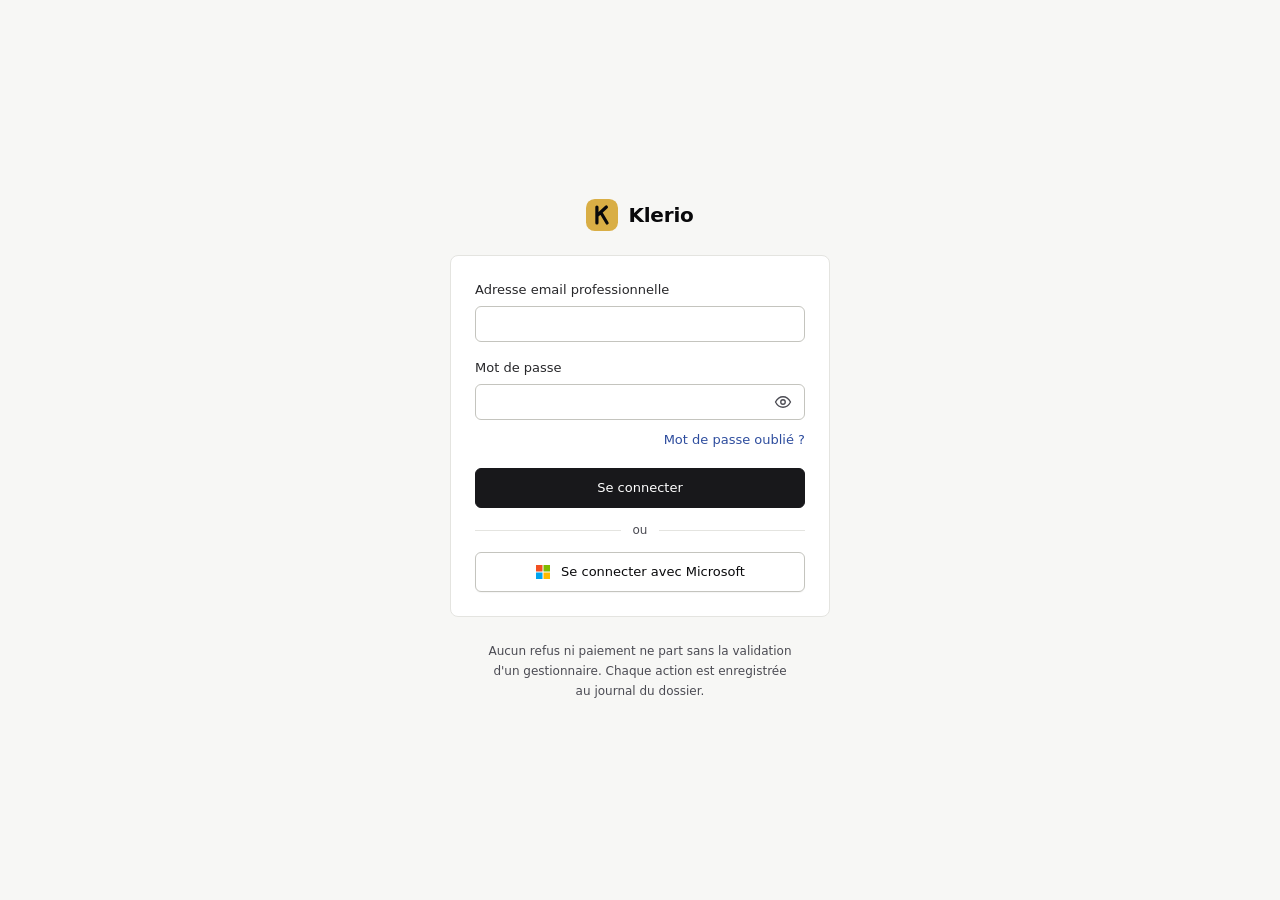
==== index.html @ e1cd606a "Design : boutons lisibles quelle que soit la couleur de l'assureur, fond presque blanc et cartes pla" ====
<!doctype html>
<html lang="fr">
<head>
<meta charset="utf-8">
<meta http-equiv="Content-Security-Policy" content="default-src 'self'; script-src 'self' 'unsafe-inline' https://challenges.cloudflare.com https://js.hcaptcha.com https://*.hcaptcha.com; style-src 'self' 'unsafe-inline' https://fonts.googleapis.com https://*.hcaptcha.com; font-src 'self' data: https://fonts.gstatic.com; img-src 'self' data: blob: https:; connect-src 'self' https://okugbnabvlotasdsokco.supabase.co wss://okugbnabvlotasdsokco.supabase.co https://*.hcaptcha.com; frame-src 'self' blob: https://challenges.cloudflare.com https://*.hcaptcha.com; object-src 'none'; base-uri 'none'; form-action 'self'">
<style id="anti-cadre">html{display:none}</style><script>if (window.top === window.self) { document.getElementById("anti-cadre").remove(); } else { try { window.top.location = window.self.location; } catch (e) { } }</script>
<meta name="viewport" content="width=device-width, initial-scale=1">
<link rel="icon" type="image/svg+xml" href="icones/icone.svg">
<link rel="icon" type="image/png" sizes="32x32" href="icones/favicon-32.png">
<link rel="apple-touch-icon" href="icones/apple-touch-icon.png">
<link rel="manifest" href="manifest.webmanifest">
<meta name="theme-color" content="#FFFFFF">
<meta name="apple-mobile-web-app-title" content="Klerio">
<title>Klerio</title>
<link rel="preconnect" href="https://fonts.googleapis.com">
<link rel="preconnect" href="https://fonts.gstatic.com" crossorigin>
<link href="https://fonts.googleapis.com/css2?family=IBM+Plex+Mono:wght@400;500&family=IBM+Plex+Sans:wght@400;500;600&display=swap" rel="stylesheet">
<link rel="stylesheet" href="style.css?v=20261115a">
<style>
/* ---------- Connexion : fond clair (ou sombre selon le thème), carte à filet, bouton primaire noir ---------- */
.connexion { min-height: 100vh; display: grid; place-items: center; padding: 40px 16px; background: var(--papier); }
.connexion-boite { width: min(380px, 100%); display: grid; gap: 24px; }
.connexion-boite .marque-c { display: flex; align-items: center; justify-content: center; gap: 10px; font-size: 20px; font-weight: 600; color: var(--encre); letter-spacing: -0.01em; }
.connexion-boite .marque-c svg { width: 32px; height: 32px; }
.connexion form { display: grid; gap: 16px; padding: 24px; border-radius: var(--rayon-carte, 8px); color: var(--encre); background: var(--feuille); border: 1px solid var(--trait); }
.connexion form[hidden] { display: none; }
.connexion form h2 { font-size: 16px; font-weight: 600; color: var(--encre); }
.connexion form .muet, .connexion form .aide { color: var(--gris); }
.connexion form .champ { color: var(--encre-2); font-size: 13px; }
.connexion form .saisie { height: 40px; }
.connexion form .saisie[readonly] { color: var(--gris); }
.connexion .erreur-form { color: var(--rouge-texte); }
.connexion .btn { height: 40px; justify-content: center; }
.connexion .btn:not(.primaire) { gap: 10px; }
.connexion .sep-c { display: flex; align-items: center; gap: 12px; color: var(--gris); font-size: 12px; margin: -4px 0; }
.connexion .sep-c::before, .connexion .sep-c::after { content: ""; flex: 1; height: 1px; background: var(--trait); }
.demande-ligne { display: flex; align-items: center; justify-content: space-between; gap: 12px; flex-wrap: wrap; padding: 12px 20px; border-top: 1px solid var(--trait); }
.demande-ligne .actions { display: flex; gap: 8px; }
.btn.danger { color: var(--rouge-texte); }
.btn.danger:hover { background: var(--rouge-pale); color: var(--rouge-texte); }
.lien-g { color: var(--encre); font-weight: 600; text-decoration: none; border-bottom: 1px solid var(--trait-fort); }
.lien-g:hover { color: var(--bleu); border-bottom-color: currentColor; text-decoration: none; }
.fil-g { font-size: 13px; color: var(--gris); margin-bottom: 8px; }
.fil-g a { color: var(--gris); }
.presence-g { display: inline-flex; align-items: center; gap: 6px; vertical-align: middle; font-size: 12px; font-weight: 500; padding: 2px 10px; border-radius: 999px; background: var(--vert-pale); color: var(--vert-texte); }
.presence-g.absent { background: var(--survol); color: var(--gris); }
.g-stats { display: grid; grid-template-columns: repeat(4, minmax(0, 1fr)); gap: 12px; margin-bottom: 16px; }
.g-stats .pil-stat { display: grid; gap: 4px; align-content: start; }
.g-stats .pil-stat .lib { font-size: 13px; color: var(--gris); }
.g-stats .pil-stat .val { font-size: 24px; line-height: 34px; font-weight: 500; color: var(--encre); }
.g-stats .pil-stat .delta { font-size: 12px; color: var(--gris); }
.g-stats .pil-stat.alerte-g { border-color: rgba(217,174,69,.55); }
.g-stats .pil-stat .delta .moins-bien { color: var(--jaune-texte); font-weight: 600; }
.g-dossiers td small { display: block; font-size: 12px; color: var(--gris); margin-top: 2px; }
.g-actions { display: flex; gap: 8px; flex-wrap: wrap; }
.g-selection { display: flex; align-items: center; gap: 10px; flex-wrap: wrap; padding: 10px 20px; background: var(--jaune-pale); border-bottom: 1px solid var(--trait); font-size: 13px; font-weight: 500; }
.g-selection[hidden] { display: none; }
.g-selection .saisie { height: 32px; width: auto; min-width: 180px; }
.g-activite { list-style: none; margin: 0; padding: 0; }
.g-activite li { display: grid; grid-template-columns: 120px minmax(0, 1fr); gap: 12px; padding: 10px 20px; border-top: 1px solid var(--trait); font-size: 13px; }
.g-activite li:first-child { border-top: 0; }
@media (max-width: 760px) { .g-stats { grid-template-columns: repeat(2, minmax(0, 1fr)); } }
.presence { display: inline-flex; align-items: center; gap: 7px; height: 28px; padding: 0 11px; border-radius: 999px; border: 1px solid var(--trait); background: var(--feuille); color: var(--encre-2); font: inherit; font-size: 12px; font-weight: 500; cursor: pointer; margin-right: 6px; }
.presence::before { content: ""; width: 7px; height: 7px; border-radius: 50%; background: var(--vert); }
.presence.absent::before { background: var(--gris-clair); }
.presence.absent { color: var(--gris); }
.presence:hover { border-color: var(--trait-fort); }
.sensibles td small { display: block; font-size: 12px; color: var(--gris); margin-top: 1px; }
.raisons { display: flex; flex-wrap: wrap; gap: 6px; }
.raison { font-size: 12px; font-weight: 500; padding: 2px 8px; border-radius: 999px; background: var(--survol); color: var(--encre-2); white-space: nowrap; }
.raison.chaude { background: var(--jaune-pale); color: var(--jaune-texte); }
.reaff-l { display: flex; gap: 6px; align-items: center; }
.reaff-l .saisie { height: 30px; min-width: 150px; padding-top: 0; padding-bottom: 0; }
#b-champs { display: grid; gap: 16px; }
#b-champs[hidden] { display: none; }
.connexion .pied-connexion { text-align: center; font-size: 12px; color: var(--gris); max-width: 40ch; margin: 0 auto; }
.alertes-titre { font-size: 13px; font-weight: 600; color: var(--encre-2); margin: 16px 16px 8px; }
.erreur-form { color: var(--rouge-texte); font-size: 13px; min-height: 1.3em; }
.mfa-qr { display: grid; gap: 8px; justify-items: center; text-align: center; }
.mfa-qr img { background: #fff; padding: 8px; border-radius: 8px; border: 1px solid var(--trait); }
.mfa-qr code { word-break: break-all; }
#mfa-code { font-size: 20px; letter-spacing: .3em; text-align: center; font-variant-numeric: tabular-nums; }

/* ---------- Structure ---------- */
.app { display: grid; grid-template-columns: 228px minmax(0, 1fr); min-height: 100vh; }
.nav { background: var(--feuille-2); border-right: 1px solid var(--trait); padding: 16px 12px; display: flex; flex-direction: column; gap: 20px; position: sticky; top: 0; height: 100vh; }
.nav .marque { padding: 4px 8px; }
.nav-assureur { padding: 0 8px; font-size: 12px; color: var(--gris); line-height: 1.4; }
.nav-assureur b { color: var(--encre); font-weight: 500; display: block; font-size: 13px; }
.nav ul { list-style: none; margin: 0; padding: 0; display: grid; gap: 1px; }
.nav a { display: flex; align-items: center; gap: 10px; padding: 7px 8px; border-radius: 6px; color: var(--encre-2); font-size: 13px; font-weight: 500; }
.nav a:hover { background: var(--survol); text-decoration: none; }
.nav a[aria-current="page"] { background: var(--survol); color: var(--encre); font-weight: 600; }
.nav a svg { flex: none; color: var(--gris); }
.nav a[aria-current="page"] svg { color: var(--encre); }
.compteur { margin-left: auto; font-size: 12px; font-weight: 600; color: var(--orange-texte); }
.nav-bas { margin-top: auto; display: grid; gap: 6px; padding: 0 8px; font-size: 12px; }
.nav-bas button, .nav-bas a { background: none; border: 0; color: var(--gris); padding: 0; text-align: left; cursor: pointer; font-size: 12px; }
.nav-bas button:hover, .nav-bas a:hover { color: var(--encre); text-decoration: none; }

.principal { min-width: 0; }
.barre { position: sticky; top: 0; z-index: 20; background: var(--feuille); border-bottom: 1px solid var(--trait); }
.barre-in { max-width: 1240px; margin: 0 auto; padding: 10px 32px; display: flex; gap: 16px; align-items: center; }
.recherche { position: relative; flex: 1; max-width: 420px; }
.recherche input { padding-left: 34px; background: var(--feuille-2); }
.recherche svg { position: absolute; left: 11px; top: 50%; transform: translateY(-50%); color: var(--gris); }
.barre .gestionnaire { margin-left: auto; font-size: 13px; color: var(--gris); display: flex; align-items: center; gap: 8px; }
.alertes-z { position: relative; }
.cloche { position: relative; display: grid; place-items: center; width: 34px; height: 34px; border-radius: 8px; border: 1px solid transparent; background: none; color: var(--encre); cursor: pointer; }
.cloche:hover { background: var(--survol); }
.cloche:focus-visible { outline: 2px solid var(--bleu); outline-offset: 2px; }
.cloche .pastille { position: absolute; top: 2px; right: 1px; min-width: 16px; height: 16px; padding: 0 4px; border-radius: 8px; background: var(--gris); color: #fff; font-size: 11px; font-weight: 600; line-height: 16px; text-align: center; }
.cloche .pastille.urgente { background: var(--rouge); }
.p-alertes { position: absolute; right: 0; top: 42px; width: min(380px, calc(100vw - 32px)); max-height: 70vh; overflow: auto; background: var(--feuille); border: 1px solid var(--trait); border-radius: var(--rayon); box-shadow: 0 12px 32px rgba(0,0,0,.14); z-index: 50; }
.p-alertes .pa-tete { display: flex; align-items: baseline; justify-content: space-between; padding: 12px 16px; border-bottom: 1px solid var(--trait); color: var(--encre); }
.p-alertes ul { list-style: none; margin: 0; padding: 0; }
.p-alertes li + li { border-top: 1px solid var(--trait); }
.p-alertes li a { display: grid; gap: 2px; padding: 10px 16px; text-decoration: none; color: var(--encre); }
.p-alertes li a:hover { background: var(--survol); }
.p-alertes li.haute b::before { content: ""; display: inline-block; width: 7px; height: 7px; border-radius: 50%; background: var(--rouge); margin-right: 7px; vertical-align: 1px; }
.p-alertes li.vue { opacity: .62; }
.p-alertes .pa-type { font-size: 12px; color: var(--gris); }
.p-alertes li span:last-child { font-size: 13px; color: var(--gris); }
.p-alertes .pa-vide { margin: 0; padding: 18px 16px; color: var(--gris); font-size: 13px; line-height: 1.5; }
.barre .gestionnaire b { color: var(--encre); font-weight: 500; }
.avatar { width: 26px; height: 26px; border-radius: 50%; background: var(--survol); border: 1px solid var(--trait); display: grid; place-items: center; font-size: 11px; font-weight: 600; color: var(--encre-2); text-transform: uppercase; }
.contenu { max-width: 1240px; margin: 0 auto; padding: 24px 32px 64px; }
.entete-vue { display: flex; align-items: flex-end; justify-content: space-between; gap: 16px; margin-bottom: 20px; flex-wrap: wrap; }
.entete-vue p { color: var(--gris); margin-top: 4px; max-width: 72ch; }

@media (max-width: 960px) {
  .app { grid-template-columns: minmax(0, 1fr); }
  .nav { position: static; height: auto; padding: 10px 16px; gap: 8px; border-right: 0; border-bottom: 1px solid var(--trait); min-width: 0; }
  .nav ul { display: flex; overflow-x: auto; gap: 2px; }
  .nav a { white-space: nowrap; }
  .nav-assureur, .nav-bas { display: none; }
  .barre-in, .contenu { padding-left: 16px; padding-right: 16px; }
  .barre .gestionnaire > .presence, .barre .gestionnaire > .avatar, .barre .gestionnaire > b, .barre .gestionnaire > #b-compte { display: none; }
  .barre .gestionnaire { gap: 4px; flex: none; }
  .barre-in { gap: 8px; }
  .barre .compte-z { display: block; }
}
.compte-z { position: relative; display: none; }
.compte-btn .avatar { width: 30px; height: 30px; }
.p-compte { width: 240px; padding-bottom: 6px; }
.p-compte > button { display: block; width: 100%; min-height: 44px; padding: 0 16px; border: 0; background: none; color: var(--encre); font: inherit; font-size: 14px; text-align: left; cursor: pointer; }
.p-compte > button:hover, .p-compte > button:focus-visible { background: var(--survol); }
.p-compte > button[hidden] { display: none; }

/* ---------- Blocs ---------- */
.bloc { background: var(--feuille); border: 1px solid var(--trait); border-radius: var(--rayon); box-shadow: var(--ombre); }
.bloc-tete { display: flex; align-items: center; justify-content: space-between; gap: 12px; padding: 12px 16px; border-bottom: 1px solid var(--trait); min-height: 48px; }
.bloc-corps { padding: 16px; }
.bloc + .bloc { margin-top: 16px; }
.vide { padding: 32px 16px; text-align: center; color: var(--gris); }
.vide b, .vide .vide-titre { display: block; color: var(--encre); font-size: 14px; font-weight: 600; margin: 0 0 4px; letter-spacing: 0; }
h1.sans-contour:focus { outline: none; }
.compte { font-size: 12px; color: var(--gris); font-weight: 400; margin-left: 6px; }

/* File de travail : lignes de tableau */
.file { list-style: none; margin: 0; padding: 0; }
.file li + li { border-top: 1px solid var(--trait); }
.ligne { display: grid; grid-template-columns: minmax(0, 200px) minmax(0, 1fr) 190px 90px; gap: 16px; align-items: center; padding: 11px 16px; color: inherit; }
.ligne:hover { background: var(--feuille-2); text-decoration: none; }
.ligne .repere { display: none; }
.ligne .num { font-weight: 500; font-size: 13px; }
.ligne .num small { display: block; font-weight: 400; color: var(--gris); font-size: 12px; }
.ligne .quoi { font-size: 13px; color: var(--encre); }
.ligne .quoi small { display: block; color: var(--gris); font-size: 12px; }
.ligne .droite { display: contents; }
.ligne .droite > span:last-child { text-align: right; font-size: 12px; color: var(--gris); }
@media (max-width: 760px) { .ligne { grid-template-columns: 1fr auto; } .ligne .quoi { grid-column: 1 / -1; } .ligne .droite > span:last-child { display: none; } }

/* Tableau */
.tableau-wrap { overflow-x: auto; }
table.tableau { width: 100%; border-collapse: collapse; font-size: 13px; }
.tableau th { text-align: left; font-weight: 500; color: var(--gris); font-size: 12px; padding: 9px 16px; border-bottom: 1px solid var(--trait); white-space: nowrap; background: var(--feuille-2); }
.tableau td { padding: 10px 16px; border-bottom: 1px solid var(--trait); vertical-align: middle; }
.tableau tbody tr { cursor: pointer; }
.tableau tbody tr:hover { background: var(--feuille-2); }
.tableau tbody tr:last-child td { border-bottom: 0; }
.tableau .nb { text-align: right; white-space: nowrap; }
.filtres { display: flex; gap: 10px; flex-wrap: wrap; align-items: center; }
.filtres .saisie { width: auto; min-width: 200px; }

/* Pilotage */
.chiffres { display: grid; grid-template-columns: repeat(6, minmax(0, 1fr)); border: 1px solid var(--trait); border-radius: var(--rayon); }
.chiffre { padding: 16px; }
.chiffre + .chiffre { border-left: 1px solid var(--trait); }
.chiffre .val { font-size: clamp(18px, 1.6vw, 22px); font-weight: 600; letter-spacing: -.02em; line-height: 1.2; }
.chiffre .lib { font-size: 12px; color: var(--gris); margin-top: 4px; }
.chiffre.vous .val { color: var(--orange-texte); }
@media (max-width: 1100px) { .chiffres { grid-template-columns: repeat(3, minmax(0, 1fr)); } .chiffre:nth-child(4) { border-left: 0; } .chiffre:nth-child(n+4) { border-top: 1px solid var(--trait); } }
@media (max-width: 560px) { .chiffres { grid-template-columns: repeat(2, minmax(0, 1fr)); } .chiffre { border-left: 0 !important; border-top: 1px solid var(--trait); } .chiffre:nth-child(-n+2) { border-top: 0; } .chiffre:nth-child(even) { border-left: 1px solid var(--trait) !important; } }
.deux { display: grid; grid-template-columns: repeat(2, minmax(0, 1fr)); gap: 16px; margin-top: 16px; }
.deux .bloc + .bloc { margin-top: 0; }
@media (max-width: 900px) { .deux { grid-template-columns: 1fr; } }
.barres { display: grid; gap: 10px; }
.barre-l { display: grid; grid-template-columns: minmax(0, 200px) 1fr 32px; gap: 12px; align-items: center; font-size: 13px; }
.barre-l .piste { display: block; height: 6px; border-radius: 3px; background: var(--survol); overflow: hidden; }
.barre-l .rempli { display: block; height: 100%; background: var(--encre-2); border-radius: 3px; }
.barre-l.vous .rempli { background: var(--orange); }
.barre-l .n { text-align: right; font-weight: 500; }

/* ---------- Fiche dossier ---------- */
.retour { display: inline-flex; gap: 6px; align-items: center; color: var(--gris); font-size: 13px; margin-bottom: 12px; }
.retour:hover { color: var(--encre); text-decoration: none; }
.fiche-tete { display: flex; gap: 20px; justify-content: space-between; align-items: flex-start; flex-wrap: wrap; }
.fiche-tete h1 { font-size: 20px; }
.fiche-tete .sous { color: var(--gris); margin-top: 6px; display: flex; gap: 16px; flex-wrap: wrap; align-items: center; font-size: 13px; }
.etiquette { font-size: 12px; color: var(--encre-2); font-weight: 500; }

/* Parcours : une barre d'étapes fine */
.parcours { margin: 20px 0 20px; border: 1px solid var(--trait); border-radius: var(--rayon); padding: 16px 20px 14px; overflow-x: auto; }
.route { list-style: none; margin: 0; padding: 0; display: grid; grid-auto-flow: column; grid-auto-columns: minmax(92px, 1fr); position: relative; min-width: 640px; }
.route li { position: relative; padding-top: 20px; font-size: 12px; color: var(--gris-clair); text-align: center; }
.route li::before { content: ""; position: absolute; top: 5px; left: 0; right: 0; height: 2px; background: var(--trait); }
.route li:first-child::before { left: 50%; }
.route li:last-child::before { right: 50%; }
.route li.fait::before { background: var(--encre-2); }
.route li.fait + li.ici::before, .route li.fait + li.fin::before { background: linear-gradient(90deg, var(--encre-2) 50%, var(--trait) 50%); }
.route .pt { position: absolute; top: 1px; left: 50%; transform: translateX(-50%); width: 10px; height: 10px; border-radius: 50%; background: var(--feuille); border: 2px solid var(--trait-fort); z-index: 1; }
.route li.fait .pt { background: var(--encre-2); border-color: var(--encre-2); }
.route li.fait { color: var(--encre-2); }
.route li.ici { color: var(--encre); font-weight: 600; }
.route li.ici .pt { border-color: var(--bleu); background: var(--feuille); box-shadow: 0 0 0 3px var(--bleu-pale); }
.route li.ici.vous .pt { border-color: var(--orange); box-shadow: 0 0 0 3px var(--jaune-pale); }
.route li.fin.ko .pt { background: var(--rouge); border-color: var(--rouge); }
.route li.fin.neutre .pt { background: var(--gris); border-color: var(--gris); }
.route li.fin { color: var(--encre); font-weight: 600; }
.route .qui { display: block; font-weight: 400; font-size: 12px; color: var(--gris); margin-top: 1px; }
.route li.ici.vous .qui { color: var(--orange-texte); }
.parcours-legende { margin-top: 12px; padding-top: 12px; border-top: 1px solid var(--trait); font-size: 13px; color: var(--encre-2); }

.fiche-grille { display: grid; grid-template-columns: minmax(0, 1fr) 340px; gap: 16px; align-items: start; }
.fiche-grille > div > * + *, .fiche-grille aside > * + * { margin-top: 16px; }
@media (max-width: 1080px) { .fiche-grille { grid-template-columns: minmax(0, 1fr); } }

/* Décision attendue */
.decision { border: 1px solid var(--trait-fort); background: var(--feuille); border-radius: var(--rayon); box-shadow: var(--ombre); }
.decision-entete { display: flex; align-items: center; gap: 8px; padding: 10px 16px; border-bottom: 1px solid var(--trait); font-size: 12px; font-weight: 500; color: var(--orange-texte); background: var(--feuille-2); border-radius: var(--rayon) var(--rayon) 0 0; }
.decision-entete::before { content: ""; width: 7px; height: 7px; border-radius: 50%; background: var(--orange); }
.decision-corps { padding: 16px; display: grid; gap: 14px; }
.decision h2 { font-size: 16px; }
.decision .explication { color: var(--encre-2); max-width: 72ch; }
.decision .loi { font-size: 12px; color: var(--gris); }
.decision-actions { display: flex; gap: 8px; flex-wrap: wrap; align-items: center; }
.constat { display: grid; grid-template-columns: 1fr 1fr; gap: 10px; margin: 12px 0; }
.vehicule-constat { border: 1px solid var(--trait); border-radius: 8px; padding: 10px 12px; background: var(--feuille-2); min-width: 0; }
.vehicule-constat.assure { border-color: var(--bleu-fonce); }
.vc-tete { display: flex; justify-content: space-between; align-items: center; gap: 8px; margin-bottom: 2px; }
.cases { list-style: none; margin: 8px 0 0; padding: 0; display: grid; gap: 6px; font-size: 13px; }
.cases li { display: grid; grid-template-columns: 24px 1fr; gap: 8px; align-items: start; }
.cases .num { display: inline-grid; place-items: center; width: 22px; height: 22px; border-radius: 50%; background: var(--bleu-pale); color: var(--bleu-fonce); font-weight: 700; font-size: 12px; }
.parts { border: 0; padding: 0; margin: 14px 0 6px; }
.parts legend { font-weight: 600; font-size: 14px; margin-bottom: 8px; padding: 0; }
.parts-choix { display: grid; grid-template-columns: repeat(3, 1fr); gap: 6px; }
.part { position: relative; }
.part input { position: absolute; opacity: 0; inset: 0; margin: 0; cursor: pointer; }
.part span { display: flex; flex-direction: column; align-items: center; justify-content: center; min-height: 52px; border: 1px solid var(--trait); border-radius: 8px; background: var(--feuille); text-align: center; padding: 6px 4px; }
.part small { font-size: 12px; color: var(--encre-2, inherit); opacity: .8; }
.part input:checked + span { border-color: var(--bleu-fonce); background: var(--bleu-pale); color: var(--bleu-fonce); box-shadow: 0 0 0 1px var(--bleu-fonce); }
.part input:focus-visible + span { outline: 2px solid var(--bleu-fonce); outline-offset: 2px; }
@media (max-width: 560px) { .constat { grid-template-columns: 1fr; } }
.decompte { display: grid; grid-template-columns: 1fr auto; gap: 6px 24px; max-width: 420px; font-size: 13px; }
.decompte .total { font-weight: 600; font-size: 14px; border-top: 1px solid var(--trait); padding-top: 8px; margin-top: 2px; }
.decompte .nb { text-align: right; }
.tampon { display: none; }

.info-liste { display: grid; grid-template-columns: max-content 1fr; gap: 7px 16px; font-size: 13px; margin: 0; }
.info-liste dt { color: var(--gris); }
.info-liste dd { margin: 0; overflow-wrap: anywhere; }
.recit { font-size: 13px; line-height: 1.6; color: var(--encre-2); }
.confiance { display: flex; align-items: center; gap: 10px; font-size: 13px; }
.confiance .piste { display: block; width: 100px; height: 6px; border-radius: 3px; background: var(--survol); overflow: hidden; }
.confiance .rempli { display: block; height: 100%; background: var(--encre-2); }
.confiance.basse .rempli { background: var(--orange); }
.alerte { display: grid; grid-template-columns: 16px 1fr; gap: 10px; padding: 10px 12px; border-radius: 6px; border: 1px solid var(--trait); background: var(--feuille-2); color: var(--encre); font-size: 13px; }
.alerte svg { margin-top: 2px; color: var(--orange); }
.alerte.ko svg { color: var(--rouge); }
.pile { display: grid; gap: 12px; }
.sous-titre { font-size: 12px; font-weight: 500; color: var(--gris); margin-bottom: 6px; }
.liste-simple { margin: 0; padding-left: 18px; font-size: 13px; display: grid; gap: 4px; }
.note-garage { margin: -6px 0 16px; }
.puces { margin: 0; padding-left: 18px; display: grid; gap: 4px; font-size: 13px; }

.chiffrage { display: grid; grid-template-columns: repeat(auto-fill, minmax(150px, 1fr)); gap: 12px 20px; }
.chiffrage div { font-size: 12px; color: var(--gris); }
.chiffrage b { display: block; font-size: 14px; color: var(--encre); font-weight: 500; margin-top: 2px; }
.formule { font-size: 13px; padding: 10px 12px; background: var(--feuille-2); border: 1px solid var(--trait); border-radius: 6px; color: var(--encre-2); line-height: 1.55; }
.document + .document { border-top: 1px solid var(--trait); padding-top: 16px; }
.document.a-verifier { border-left: 3px solid var(--orange); padding-left: 12px; }
.note + .note, .depot-fiche + .note { border-top: 1px solid var(--trait); padding-top: 16px; }
.note.a-traiter { border-left: 3px solid var(--orange); padding-left: 12px; }
.note-texte { white-space: pre-wrap; font-size: 13px; line-height: 1.55; color: var(--encre-2); margin: 6px 0 10px; }
.impacts { display: flex; flex-wrap: wrap; gap: 6px; margin: 8px 0; }
.impacts span { font-size: 12px; padding: 2px 8px; border-radius: 999px; background: var(--feuille-2); border: 1px solid var(--trait); color: var(--encre-2); }
.propositions { list-style: none; margin: 8px 0 0; padding: 0; display: grid; gap: 8px; }
.propositions li { display: grid; grid-template-columns: 1fr auto; gap: 4px 12px; align-items: center; padding: 10px 12px; border: 1px solid var(--trait); border-radius: 6px; font-size: 13px; }
.propositions li small { grid-column: 1; color: var(--gris); font-size: 12px; }
.propositions li .boutons { grid-row: 1 / span 2; grid-column: 2; display: flex; gap: 6px; }
.depot-fiche { display: block; border: 1.5px dashed var(--trait-fort); border-radius: 8px; padding: 14px; text-align: center; font-size: 13px; color: var(--gris); cursor: pointer; }
.depot-fiche b { color: var(--encre); font-weight: 500; }
.depot-fiche.survol { background: var(--survol); color: var(--encre); }
.depot-fiche input { display: none; }
@media (max-width: 640px) { .propositions li { grid-template-columns: 1fr; } .propositions li .boutons { grid-row: auto; grid-column: 1; } }
.expertise + .expertise { border-top: 1px solid var(--trait); padding-top: 16px; margin-top: 16px; }
.expertise-tete { display: flex; justify-content: space-between; gap: 10px; align-items: baseline; margin-bottom: 10px; }

.pieces { list-style: none; margin: 0; padding: 0; display: grid; gap: 10px; }
.pieces li { display: grid; grid-template-columns: 16px 1fr auto; gap: 10px; align-items: start; font-size: 13px; }
.coche { width: 16px; height: 16px; border-radius: 50%; border: 1.5px solid var(--trait-fort); display: grid; place-items: center; margin-top: 2px; }
.coche.ok { background: var(--vert); border-color: var(--vert); }
.coche.ok::after { content: ""; width: 3px; height: 7px; border: solid #fff; border-width: 0 1.5px 1.5px 0; transform: translateY(-1px) rotate(45deg); }
.pieces small { display: block; color: var(--gris); font-size: 12px; }

.presta { display: grid; gap: 12px; }
.presta-l { display: grid; grid-template-columns: 1fr auto; gap: 2px 10px; font-size: 13px; }
.presta-l .role { font-size: 12px; color: var(--gris); }
.presta-l b { font-weight: 500; }
.presta-l a { font-size: 12px; }

.courriers { list-style: none; margin: 0; padding: 0; }
.courriers > li + li { border-top: 1px solid var(--trait); }
.courriers summary { display: grid; grid-template-columns: minmax(0, 1fr) auto; gap: 2px 12px; padding: 10px 16px; cursor: pointer; list-style: none; }
.courriers summary::-webkit-details-marker { display: none; }
.courriers summary:hover { background: var(--feuille-2); }
.courriers .objet { font-weight: 500; font-size: 13px; }
.courriers .meta { font-size: 12px; color: var(--gris); }
.courriers .envoi { font-size: 12px; text-align: right; color: var(--gris); }
.courriers .envoi.ok { color: var(--vert-texte); }
.courriers .envoi.ko { color: var(--rouge-texte); }
.corps-courrier { white-space: pre-wrap; font-size: 13px; line-height: 1.6; padding: 4px 16px 16px; color: var(--encre-2); }

.journal { list-style: none; margin: 0; padding: 0; }
.journal li { display: grid; grid-template-columns: 104px 1fr; gap: 12px; font-size: 13px; padding: 5px 0; }
.journal li + li { border-top: 1px solid var(--trait); padding-top: 7px; }
.journal .t { color: var(--gris); font-size: 12px; }
.journal .p { display: none; }
.acteur { font-size: 12px; color: var(--gris); margin-left: 8px; white-space: nowrap; }
.acteur::before { content: "par "; }
.acteur.ia, .acteur.humain, .acteur.partenaire { color: var(--encre-2); font-weight: 500; }

/* ---------- Boîtes de test ---------- */
.messagerie { display: grid; grid-template-columns: 240px 320px minmax(0, 1fr); height: calc(100vh - 180px); min-height: 520px; border: 1px solid var(--trait); border-radius: var(--rayon); overflow: hidden; }
.messagerie > div { overflow-y: auto; min-width: 0; }
.col-boites { border-right: 1px solid var(--trait); background: var(--feuille-2); padding: 8px; }
.col-boites h3 { font-size: 12px; color: var(--gris); font-weight: 500; padding: 10px 8px 4px; }
.boite { width: 100%; text-align: left; border: 0; background: none; padding: 7px 8px; border-radius: 6px; cursor: pointer; display: grid; grid-template-columns: 1fr auto; gap: 1px 8px; }
.boite:hover { background: var(--survol); }
.boite[aria-current="true"] { background: var(--feuille); box-shadow: 0 0 0 1px var(--trait); }
.boite b { font-weight: 500; font-size: 13px; overflow: hidden; text-overflow: ellipsis; white-space: nowrap; }
.boite small { grid-column: 1 / -1; color: var(--gris); font-size: 12px; overflow: hidden; text-overflow: ellipsis; white-space: nowrap; }
.boite .n { font-size: 12px; color: var(--gris); }
.col-messages { border-right: 1px solid var(--trait); }
.msg { width: 100%; text-align: left; border: 0; border-bottom: 1px solid var(--trait); background: none; padding: 12px 14px; cursor: pointer; display: grid; gap: 2px; }
.msg:hover { background: var(--feuille-2); }
.msg[aria-current="true"] { background: var(--bleu-pale); }
.msg .o { font-weight: 500; font-size: 13px; }
.msg .m { font-size: 12px; color: var(--gris); display: flex; justify-content: space-between; gap: 8px; }
.lecteur { padding: 20px 24px; }
.lecteur .entete-mail { border-bottom: 1px solid var(--trait); padding-bottom: 12px; margin-bottom: 16px; display: grid; gap: 4px; }
.lecteur .entete-mail h2 { font-size: 16px; }
.lecteur .entete-mail .de { font-size: 12px; color: var(--gris); }
.lecteur .corps { white-space: pre-wrap; font-size: 14px; line-height: 1.65; max-width: 72ch; }
.lecteur .cta { margin-top: 20px; padding-top: 16px; border-top: 1px solid var(--trait); display: flex; gap: 14px; align-items: center; flex-wrap: wrap; }
@media (max-width: 1100px) { .messagerie { grid-template-columns: 1fr; height: auto; } .col-boites, .col-messages { border-right: 0; border-bottom: 1px solid var(--trait); max-height: 320px; } }

/* ---------- Raccordement ---------- */
.reglages { display: grid; }
.reglage { display: grid; grid-template-columns: 280px minmax(0, 1fr); gap: 28px; padding: 20px; }
.reglage + .reglage { border-top: 1px solid var(--trait); }
.reglage .expl p { color: var(--gris); font-size: 13px; margin-top: 4px; }
.reglage .zone { display: grid; gap: 12px; align-content: start; }
@media (max-width: 900px) { .reglage { grid-template-columns: 1fr; gap: 12px; } }
.code { font-family: ui-monospace, "SFMono-Regular", Menlo, Consolas, monospace; font-size: 12px; background: var(--feuille-2); border: 1px solid var(--trait); border-radius: 6px; padding: 12px 14px; white-space: pre-wrap; overflow-wrap: anywhere; color: var(--encre-2); margin: 0; }
textarea.saisie.code-saisie { font-family: ui-monospace, Menlo, Consolas, monospace; font-size: 12px; min-height: 160px; }
.envois { list-style: none; margin: 0; padding: 0; font-size: 12px; display: grid; gap: 4px; }
.envois li { display: flex; justify-content: space-between; gap: 10px; }
.routes { width: 100%; border-collapse: collapse; font-size: 13px; }
.routes td { padding: 7px 10px; border-bottom: 1px solid var(--trait); vertical-align: top; }
.routes td:first-child { white-space: nowrap; font-family: ui-monospace, Menlo, Consolas, monospace; font-size: 12px; color: var(--encre-2); }
.mono { font-family: ui-monospace, "SFMono-Regular", Menlo, Consolas, monospace; font-size: 12px; }

/* ---------- Environnement : production / essai ---------- */
.espaces { display: grid; grid-template-columns: 1fr 1fr; gap: 2px; margin: 0 4px; padding: 3px; border-radius: 8px; background: var(--survol); }
.espaces button { border: 0; background: none; padding: 7px 6px; border-radius: 6px; font-size: 13px; font-weight: 500; color: var(--gris); cursor: pointer; }
.espaces button[aria-pressed="true"] { background: var(--feuille); color: var(--encre); box-shadow: 0 1px 2px rgba(0,0,0,.08); font-weight: 600; }
.espaces[hidden] { display: none; }
.espace-seul { margin: 0 8px; font-size: 12px; color: var(--gris); }
.espace-seul b { color: var(--encre); font-weight: 600; }
.bandeau-corporel { border: 1px solid var(--trait); border-left: 3px solid var(--orange); border-radius: 6px; padding: 10px 14px; font-size: 13px; color: var(--encre-2); margin-bottom: 16px; background: var(--feuille-2); }
.accueil-tete { display: flex; justify-content: space-between; align-items: flex-end; gap: 16px; margin-bottom: 18px; flex-wrap: wrap; }
.accueil-tete h1 { font-size: 20px; letter-spacing: -.02em; }
.accueil-tete p { color: var(--gris); font-size: 13px; margin-top: 4px; }
button.ligne-mail { width: 100%; background: none; border: 0; font: inherit; color: inherit; text-align: left; cursor: pointer; }
.mail-detail { padding: 4px 20px 16px 36px; }
.mail-texte { white-space: pre-wrap; font: inherit; font-size: 14px; line-height: 1.5; background: var(--papier); color: var(--encre); border: 1px solid var(--trait); border-radius: 8px; padding: 12px 14px; margin: 0 0 8px; max-height: 320px; overflow: auto; }
.mail-actions { display: flex; gap: 8px; flex-wrap: wrap; align-items: center; margin-top: 8px; }
.mail-actions .saisie { max-width: 260px; }
.paie-resume { display: flex; justify-content: space-between; align-items: center; gap: 12px; flex-wrap: wrap; }
.paie-resume b { font-size: 16px; }
.pastille-mail { justify-self: start; align-self: center; font-size: 12px; font-weight: 600; padding: 3px 9px; border-radius: 999px; white-space: nowrap; background: var(--survol); color: var(--gris); }
.pastille-mail.ok { background: var(--vert-pale); color: var(--vert-texte); } .pastille-mail.attente { background: var(--jaune-pale); color: var(--jaune-texte); }
.pastille-mail.alerte { background: var(--rouge-pale); color: var(--rouge-texte); } .pastille-mail.info { background: var(--bleu-pale); color: var(--bleu-fonce); }
.indice { font-size: 13px; padding: 10px 14px; border-radius: 8px; background: var(--bleu-pale); color: var(--encre); } .indice.ok { background: var(--vert-pale); color: var(--vert-texte); } .indice.ko { background: var(--rouge-pale); color: var(--rouge-texte); }
.tableau .actions { display: flex; flex-wrap: wrap; align-items: center; } .txt-ko { color: var(--rouge); }
.tuiles { display: grid; grid-template-columns: repeat(4, minmax(0, 1fr)); gap: 12px; margin-bottom: 18px; }
.tuile { border: 1px solid var(--trait); border-radius: var(--rayon); padding: 14px 16px; background: var(--feuille); box-shadow: var(--ombre); text-decoration: none; color: inherit; display: block; }
a.tuile:hover { border-color: var(--trait-fort); text-decoration: none; }
.tuile .val { font-size: 24px; font-weight: 600; letter-spacing: -.02em; line-height: 1.1; }
.tuile .lib { font-size: 12px; color: var(--gris); margin-top: 6px; }
.tuile.vous .val { color: var(--orange-texte); }
.tuile .sous { font-size: 12px; color: var(--orange-texte); margin-top: 2px; }
@media (max-width: 900px) { .tuiles { grid-template-columns: repeat(2, minmax(0, 1fr)); } }
.filtre-file { display: inline-flex; gap: 2px; padding: 3px; border-radius: 8px; background: var(--survol); }
.filtre-file button { border: 0; background: none; padding: 5px 10px; border-radius: 6px; font-size: 12px; font-weight: 500; color: var(--gris); cursor: pointer; }
.filtre-file button[aria-pressed="true"] { background: var(--feuille); color: var(--encre); box-shadow: 0 1px 2px rgba(0,0,0,.08); }
.filtre-file .n { margin-left: 4px; color: var(--gris); font-weight: 400; }
.prio { display: inline-block; width: 7px; height: 7px; border-radius: 50%; background: var(--orange); margin-right: 6px; vertical-align: 1px; }
.ligne .titulaire { display: block; font-size: 12px; color: var(--gris); margin-top: 2px; }
.lien-prendre { border: 0; background: none; padding: 0; color: var(--bleu); font: inherit; font-weight: 500; cursor: pointer; }
.lien-prendre:hover { text-decoration: underline; }
.titulaire-barre { display: flex; justify-content: space-between; align-items: center; gap: 12px; flex-wrap: wrap; border: 1px solid var(--trait); border-radius: var(--rayon); padding: 10px 14px; margin-bottom: 16px; font-size: 13px; background: var(--feuille-2); }
.titulaire-barre .actions { display: flex; gap: 8px; flex-wrap: wrap; align-items: center; }
.env { display: inline-flex; border: 1px solid var(--trait-fort); border-radius: 6px; padding: 2px; background: var(--feuille-2); flex: none; }
.env button { border: 0; background: none; padding: 4px 10px; border-radius: 4px; font-size: 12px; font-weight: 500; color: var(--gris); cursor: pointer; }
.env button[aria-pressed="true"] { background: var(--feuille); color: var(--encre); box-shadow: 0 0 0 1px var(--trait); }
.env button.essai[aria-pressed="true"] { color: var(--orange-texte); }
.bandeau-essai { background: var(--jaune-pale); color: var(--orange-texte); border-bottom: 1px solid var(--trait); font-size: 12px; font-weight: 500; }
.bandeau-essai div { max-width: 1240px; margin: 0 auto; padding: 6px 32px; display: flex; gap: 8px; align-items: center; }
.bandeau-essai div::before { content: ""; width: 7px; height: 7px; border-radius: 50%; background: var(--orange); flex: none; }
@media (max-width: 960px) { .bandeau-essai div { padding: 6px 16px; } }

/* ---------- Onglets internes ---------- */
.onglets { display: flex; gap: 2px; border-bottom: 1px solid var(--trait); margin-bottom: 20px; overflow-x: auto; }
.onglets a { padding: 9px 12px; font-size: 13px; font-weight: 500; color: var(--gris); border-bottom: 2px solid transparent; margin-bottom: -1px; white-space: nowrap; }
.onglets a:hover { color: var(--encre); text-decoration: none; }
.onglets a[aria-current="page"] { color: var(--encre); border-bottom-color: var(--encre); }
.fiche-onglets { margin-top: 28px; }
.fiche-onglets .onglets { margin-bottom: 14px; }

/* ---------- Vérification du raccordement ---------- */
.verif-tete { display: grid; grid-template-columns: minmax(0, 1fr) auto; gap: 12px 20px; align-items: center; padding: 16px; border-bottom: 1px solid var(--trait); }
.verif-tete h2 { font-size: 14px; }
.verif-tete p { color: var(--gris); font-size: 13px; margin-top: 2px; }
.progression { grid-column: 1 / -1; display: block; height: 6px; border-radius: 3px; background: var(--survol); overflow: hidden; }
.progression span { display: block; height: 100%; background: var(--vert); border-radius: 3px; }
@media (max-width: 640px) { .verif-tete { grid-template-columns: 1fr; } }
.controles { list-style: none; margin: 0; padding: 0; }
.controles li { display: grid; grid-template-columns: 20px minmax(0, 1fr) auto; gap: 4px 12px; padding: 12px 16px; align-items: start; }
.controles li + li { border-top: 1px solid var(--trait); }
.controles .lib { font-size: 13px; font-weight: 500; }
.controles .det { font-size: 13px; color: var(--encre-2); grid-column: 2; overflow-wrap: anywhere; }
.controles .aide { font-size: 12px; color: var(--gris); grid-column: 2; }
.controles .quand { font-size: 12px; color: var(--gris); white-space: nowrap; text-align: right; }
.controles .fac { font-size: 12px; color: var(--gris); font-weight: 400; margin-left: 6px; }
@media (max-width: 640px) { .controles li { grid-template-columns: 20px minmax(0, 1fr); } .controles .quand { grid-column: 2; text-align: left; } }
.pastille { width: 18px; height: 18px; border-radius: 50%; display: grid; place-items: center; margin-top: 1px; border: 1.5px solid var(--trait-fort); }
.pastille.ok { background: var(--vert); border-color: var(--vert); }
.pastille.ok::after { content: ""; width: 4px; height: 8px; border: solid #fff; border-width: 0 1.8px 1.8px 0; transform: translateY(-1px) rotate(45deg); }
.pastille.ko { background: var(--rouge); border-color: var(--rouge); }
.pastille.ko::after { content: "×"; color: #fff; font-size: 14px; line-height: 1; font-weight: 600; }
.pastille.attention { background: var(--orange); border-color: var(--orange); }
.pastille.attention::after { content: "!"; color: #fff; font-size: 12px; line-height: 1; font-weight: 700; }
.pastille.en_cours { border-color: var(--bleu); border-right-color: transparent; animation: tourne .8s linear infinite; }
.cle-neuve { display: grid; gap: 8px; padding: 12px 14px; border: 1px solid var(--orange); border-radius: 6px; background: var(--jaune-pale); }
.cle-neuve .mono { font-size: 12px; overflow-wrap: anywhere; color: var(--encre); }
.code-http { font-family: ui-monospace, Menlo, Consolas, monospace; font-size: 12px; font-weight: 600; }
.code-http.ok { color: var(--vert-texte); }
.code-http.ko { color: var(--rouge-texte); }
.code-http.attention { color: var(--orange-texte); }
.tableau.fixe tbody tr { cursor: default; }
.tableau.fixe tbody tr:hover { background: none; }
.tableau.appels td:first-child { white-space: nowrap; }

#c-captcha { min-height: 65px; }
</style>
<link rel="stylesheet" href="charte.css?v=20261115b">
</head>
<body>

<!-- ================= Connexion ================= -->
<section class="connexion" id="ecran-connexion">
  <div class="connexion-boite">
    <div class="marque-c"><svg viewBox="0 0 22 22" aria-hidden="true"><rect width="22" height="22" rx="6" fill="#D9AE45"/><path d="M7.5 5.5v11M7.5 11.5 14 5.5M10.2 9.3 14.5 16.5" stroke="#09090B" stroke-width="2.2" stroke-linecap="round" fill="none"/></svg>Klerio</div>
    <form id="form-connexion" novalidate>
      <label class="champ">Adresse email professionnelle
        <input class="saisie" id="c-email" type="email" autocomplete="username" required>
      </label>
      <label class="champ">Mot de passe
        <input class="saisie" id="c-mdp" type="password" autocomplete="current-password" required>
      </label>
      <div class="oubli-l"><button type="button" class="lien-oubli" id="c-oubli">Mot de passe oublié ?</button></div>
      <input id="c-base" type="hidden">
      <div id="c-captcha" class="captcha" hidden></div>
      <p class="erreur-form" id="c-err" role="alert"></p>
      <button class="btn primaire" id="c-btn" type="submit">Se connecter</button>
      <div class="sep-c">ou</div>
      <button class="btn" id="c-ms" type="button"><svg width="16" height="16" viewBox="0 0 16 16" aria-hidden="true"><rect x="1" y="1" width="6.5" height="6.5" fill="#f25022"/><rect x="8.5" y="1" width="6.5" height="6.5" fill="#7fba00"/><rect x="1" y="8.5" width="6.5" height="6.5" fill="#00a4ef"/><rect x="8.5" y="8.5" width="6.5" height="6.5" fill="#ffb900"/></svg>Se connecter avec Microsoft</button>
    </form>
    <form id="form-oubli" novalidate hidden>
      <div><h2>Mot de passe oublié</h2><p class="muet petit" style="margin-top:4px">Indiquez votre adresse professionnelle : vous recevrez un lien pour choisir un nouveau mot de passe.</p></div>
      <label class="champ">Adresse email professionnelle
        <input class="saisie" id="o-email" type="email" autocomplete="username" required>
      </label>
      <p class="erreur-form" id="o-err" role="alert"></p>
      <p class="ok-form" id="o-ok" role="status" hidden></p>
      <button class="btn primaire" id="o-btn" type="submit">Recevoir le lien</button>
      <button class="btn" id="o-retour" type="button">Retour à la connexion</button>
    </form>
    <form id="form-mdp" novalidate hidden>
      <div><h2>Choisissez votre mot de passe</h2><p class="muet petit" style="margin-top:4px">Le mot de passe provisoire qui vous a été remis ne servira plus.</p></div>
      <label class="champ">Nouveau mot de passe <span class="aide">12 caractères minimum</span>
        <input class="saisie" id="m-mdp" type="password" autocomplete="new-password" required minlength="12">
      </label>
      <label class="champ">Confirmation
        <input class="saisie" id="m-mdp2" type="password" autocomplete="new-password" required>
      </label>
      <p class="erreur-form" id="m-err" role="alert"></p>
      <button class="btn primaire" id="m-btn" type="submit">Enregistrer et continuer</button>
    </form>
    <form id="form-bienvenue" novalidate hidden>
      <div><h2>Bienvenue</h2><p class="muet petit" id="b-intro" style="margin-top:4px">Vérification du lien…</p></div>
      <div id="b-champs" hidden>
        <label class="champ">Adresse email professionnelle
          <input class="saisie" id="b-email" type="email" autocomplete="username" readonly>
        </label>
        <label class="champ">Choisissez votre mot de passe <span class="aide">12 caractères minimum</span>
          <input class="saisie" id="b-mdp" type="password" autocomplete="new-password" required minlength="12">
        </label>
        <label class="champ">Confirmation
          <input class="saisie" id="b-mdp2" type="password" autocomplete="new-password" required>
        </label>
      </div>
      <p class="erreur-form" id="b-err" role="alert"></p>
      <button class="btn primaire" id="b-btn" type="submit" hidden>Créer mon compte</button>
      <button class="btn" id="b-connexion" type="button" hidden>Aller à la connexion</button>
    </form>
    <form id="form-mfa" novalidate hidden>
      <div><h2 id="mfa-titre">Code de vérification</h2><p class="muet petit" id="mfa-intro" style="margin-top:4px"></p></div>
      <div id="mfa-qr" class="mfa-qr" hidden></div>
      <label class="champ">Code à 6 chiffres
        <input class="saisie" id="mfa-code" inputmode="numeric" autocomplete="one-time-code" maxlength="7" required>
      </label>
      <p class="erreur-form" id="mfa-err" role="alert"></p>
      <button class="btn primaire" id="mfa-btn" type="submit">Valider</button>
      <button class="btn" id="mfa-sortir" type="button">Se déconnecter</button>
    </form>
    <p class="pied-connexion">Aucun refus ni paiement ne part sans la validation d'un gestionnaire. Chaque action est enregistrée au journal du dossier.</p>
  </div>
</section>

<!-- ================= Application ================= -->
<div class="app" id="ecran-app" hidden>
  <nav class="nav" aria-label="Navigation principale">
    <div class="marque" id="logo-n"></div>
    <div class="nav-assureur">Compagnie<b id="n-assureur"></b></div>
    <div class="espaces" id="n-espaces" role="group" aria-label="Espace de travail">
      <button type="button" data-esp="contractuel" aria-pressed="true">Contractuel</button>
      <button type="button" data-esp="tiers" aria-pressed="false" title="Accidents avec un tiers et dossiers corporels : prochaine version">Avec tiers</button>
    </div>
    <div class="espace-seul" id="n-espace-seul" hidden></div>
    <ul>
      <li><a href="#/file" data-vue="file"><svg width="18" height="18" viewBox="0 0 18 18" aria-hidden="true"><path d="M3 4h12M3 9h12M3 14h7" stroke="currentColor" stroke-width="1.6" stroke-linecap="round"/></svg>À traiter<span class="compteur" id="n-compteur" hidden></span></a></li>
      <li><a href="#/dossiers" data-vue="dossiers"><svg width="18" height="18" viewBox="0 0 18 18" aria-hidden="true"><path d="M2.5 5.5v8a1 1 0 001 1h11a1 1 0 001-1v-6a1 1 0 00-1-1H8.5L7 4.5H3.5a1 1 0 00-1 1z" fill="none" stroke="currentColor" stroke-width="1.6"/></svg>Dossiers en cours</a></li>
      <li><a href="#/archives" data-vue="archives"><svg width="18" height="18" viewBox="0 0 18 18" aria-hidden="true"><rect x="2.5" y="3.5" width="13" height="3.5" rx="1" fill="none" stroke="currentColor" stroke-width="1.6"/><path d="M3.5 7v6.5a1 1 0 001 1h9a1 1 0 001-1V7M7.5 10h3" fill="none" stroke="currentColor" stroke-width="1.6" stroke-linecap="round"/></svg>Archives</a></li>
      <li><a href="#/clients" data-vue="clients"><svg width="18" height="18" viewBox="0 0 18 18" aria-hidden="true"><circle cx="9" cy="6.5" r="3" fill="none" stroke="currentColor" stroke-width="1.6"/><path d="M3.5 15c.7-2.8 2.8-4.2 5.5-4.2s4.8 1.4 5.5 4.2" fill="none" stroke="currentColor" stroke-width="1.6" stroke-linecap="round"/></svg>Clients</a></li>
      <li><a href="#/declarer" data-vue="declarer"><svg width="18" height="18" viewBox="0 0 18 18" aria-hidden="true"><path d="M9 3.5v11M3.5 9h11" stroke="currentColor" stroke-width="1.6" stroke-linecap="round"/></svg>Déclarer un sinistre</a></li>
      <li id="n-boites" hidden><a href="#/boites" data-vue="boites"><svg width="18" height="18" viewBox="0 0 18 18" aria-hidden="true"><rect x="2.5" y="4" width="13" height="10" rx="1.5" fill="none" stroke="currentColor" stroke-width="1.6"/><path d="M3 5l6 5 6-5" fill="none" stroke="currentColor" stroke-width="1.6"/></svg>Boîtes mail de test</a></li>
      <li><a href="#/pilotage" data-vue="pilotage"><svg width="18" height="18" viewBox="0 0 18 18" aria-hidden="true"><path d="M3.5 14.5V9M9 14.5V4M14.5 14.5v-7" stroke="currentColor" stroke-width="1.8" stroke-linecap="round"/></svg>Pilotage</a></li>
      <li id="n-raccordement" hidden><a href="#/raccordement" data-vue="raccordement"><svg width="18" height="18" viewBox="0 0 18 18" aria-hidden="true"><path d="M7 11l4-4M6 8.5L4.5 10a2.5 2.5 0 003.5 3.5L9.5 12M12 9.5L13.5 8A2.5 2.5 0 0010 4.5L8.5 6" fill="none" stroke="currentColor" stroke-width="1.6" stroke-linecap="round"/></svg>Raccordement</a></li>
      <li><a href="#/aide" data-vue="aide"><svg width="18" height="18" viewBox="0 0 18 18" aria-hidden="true"><circle cx="9" cy="9" r="6.8" fill="none" stroke="currentColor" stroke-width="1.6"/><path d="M7.1 7.1a1.9 1.9 0 113 1.5c-.7.4-1.1.9-1.1 1.6M9 12.6v.1" fill="none" stroke="currentColor" stroke-width="1.6" stroke-linecap="round"/></svg>Aide</a></li>
      <li id="n-equipe" hidden><a href="#/equipe" data-vue="equipe"><svg width="18" height="18" viewBox="0 0 18 18" aria-hidden="true"><circle cx="7" cy="6.5" r="2.5" fill="none" stroke="currentColor" stroke-width="1.6"/><path d="M2.5 14.5c.6-2.4 2.4-3.5 4.5-3.5s3.9 1.1 4.5 3.5M12 4.5a2.3 2.3 0 010 4.5M13.5 11.3c1.2.5 1.8 1.6 2 3.2" fill="none" stroke="currentColor" stroke-width="1.6" stroke-linecap="round"/></svg>Équipe</a></li>
    </ul>
    <div class="nav-bas">
      <a href="outil-assureur.html">Ouvrir l'outil de la compagnie (démo)</a>
      <button type="button" id="b-installer" hidden>Installer Klerio sur cet ordinateur</button>
      <button type="button" id="b-theme">Changer de thème</button>
      <button type="button" id="b-mfa" hidden>Activer la double authentification</button>
      <button type="button" id="b-deco">Se déconnecter</button>
    </div>
  </nav>

  <div class="principal">
    <header class="barre">
      <div class="bandeau-essai" id="bandeau-essai" hidden><div>Environnement d'essai : données fictives, séparées de la production. Aucun email ne part aux vrais destinataires.</div></div>
      <div class="barre-in">
        <form class="recherche" id="form-recherche" role="search">
          <svg width="16" height="16" viewBox="0 0 16 16" aria-hidden="true"><circle cx="7" cy="7" r="4.5" fill="none" stroke="currentColor" stroke-width="1.6"/><path d="M10.5 10.5L14 14" stroke="currentColor" stroke-width="1.6" stroke-linecap="round"/></svg>
          <input class="saisie" id="q" type="search" placeholder="Plaque, n° de plainte, client, contrat, dossier…" aria-label="Rechercher un dossier">
          <kbd class="touche" aria-hidden="true">Ctrl K</kbd>
        </form>
        <div class="env" role="group" aria-label="Environnement">
          <button type="button" id="env-prod" aria-pressed="true">Production</button>
          <button type="button" id="env-essai" class="essai" aria-pressed="false">Essai</button>
        </div>
        <div class="gestionnaire"><div class="alertes-z"><button type="button" class="cloche" id="b-alertes" aria-label="Alertes" aria-expanded="false" aria-controls="p-alertes"><svg width="18" height="18" viewBox="0 0 24 24" fill="none" stroke="currentColor" stroke-width="1.8" stroke-linecap="round" stroke-linejoin="round" aria-hidden="true"><path d="M6 8a6 6 0 0 1 12 0c0 7 3 9 3 9H3s3-2 3-9"/><path d="M10.3 21a1.94 1.94 0 0 0 3.4 0"/></svg><span class="pastille" id="n-alertes" hidden></span></button><div class="p-alertes" id="p-alertes" hidden role="dialog" aria-label="Vos alertes"></div></div><button type="button" class="presence" id="b-presence" hidden></button><span class="avatar" id="n-avatar"></span><b id="n-gest"></b><button type="button" class="btn petit discret" id="b-compte" title="Se déconnecter pour se connecter avec un autre compte">Changer de compte</button><div class="compte-z"><button type="button" class="cloche compte-btn" id="b-menu-compte" aria-label="Compte" aria-expanded="false" aria-controls="p-compte"><span class="avatar" id="n-avatar-m" aria-hidden="true"></span></button><div class="p-alertes p-compte" id="p-compte" hidden><div class="pa-tete"><b id="n-gest-m"></b></div><button type="button" id="m-presence" hidden></button><button type="button" id="m-theme">Changer de thème</button><button type="button" id="m-compte">Changer de compte</button><button type="button" id="m-deco">Se déconnecter</button></div></div></div>
      </div>
    </header>
    <main class="contenu" id="vue" tabindex="-1"></main>
  </div>
</div>

<div id="toast" class="toast" hidden role="status"></div>

<script src="vendor/supabase-js-2.118.0.js"></script>
<script src="commun.js?v=20261115b"></script>
<script>
(function () {
"use strict";
var C = window.CA, $ = C.$, esc = C.esc, eur = C.eur;
var S = { base: "", cle: "", gest: "", assureur: "" };
var api = null;
var etat = { file: null, liste: null, boite: null, msg: null, boites: null };

$("logo-n").innerHTML = C.LOGO + "<span>Klerio</span>";
$("c-base").value = C.API_DEFAUT;

/* ---------------- Thème ---------------- */
var THEME = "claimai-theme";
function appliquerTheme(t) { if (t) document.documentElement.setAttribute("data-theme", t); else document.documentElement.removeAttribute("data-theme"); }
try { appliquerTheme(localStorage.getItem(THEME)); } catch (e) { }
$("b-theme").addEventListener("click", function () {
  var sombre = document.documentElement.getAttribute("data-theme") === "dark" ||
    (!document.documentElement.getAttribute("data-theme") && matchMedia("(prefers-color-scheme: dark)").matches);
  var t = sombre ? "light" : "dark"; appliquerTheme(t); try { localStorage.setItem(THEME, t); } catch (e) { }
});

/* Raccourci : Ctrl K (ou Cmd K) place le curseur dans la recherche, comme dans les outils de gestion récents */
document.addEventListener("keydown", function (e) {
  if ((e.ctrlKey || e.metaKey) && (e.key === "k" || e.key === "K") && !$("ecran-app").hidden) { e.preventDefault(); $("q").focus(); $("q").select(); }
});
/* ---------------- Connexion : compte nominatif ---------------- */
var sb = window.supabase.createClient(C.SUPABASE_URL, C.CLE_PUBLIQUE, { auth: { persistSession: true, storageKey: "klerio-session", storage: window.sessionStorage, autoRefreshToken: true } });
function jeton() { return sb.auth.getSession().then(function (r) { return r.data.session ? r.data.session.access_token : null; }); }
C.surveillerInactivite(30, sb); // poste partagé : fin de session après 30 minutes sans activité

/* Captcha de connexion : affiché seulement si une clé de site est réglée (commun.js) ou si Supabase en réclame un */
var captcha = { id: null, jeton: null, charge: null };
function chargerCaptcha() {
  var cfg = C.CAPTCHA || {};
  if (!cfg.cle_site) return Promise.resolve(false);
  if (captcha.charge) return captcha.charge;
  var turnstile = cfg.fournisseur !== "hcaptcha";
  captcha.charge = new Promise(function (ok, ko) {
    window.klerioCaptchaPret = function () { ok(true); };
    var sc = document.createElement("script");
    sc.src = turnstile ? "https://challenges.cloudflare.com/turnstile/v0/api.js?render=explicit&onload=klerioCaptchaPret"
      : "https://js.hcaptcha.com/1/api.js?render=explicit&onload=klerioCaptchaPret&hl=fr";
    sc.async = true; sc.onerror = function () { captcha.charge = null; ko(new Error("Le contrôle anti-robot n'a pas pu se charger. Vérifiez la connexion internet puis rechargez la page.")); };
    document.head.appendChild(sc);
  }).then(function () {
    var z = $("c-captcha"); z.hidden = false; z.innerHTML = "";
    var opts = { sitekey: cfg.cle_site, theme: document.documentElement.dataset.theme === "dark" ? "dark" : "light",
      callback: function (t) { captcha.jeton = t; $("c-err").textContent = ""; },
      "expired-callback": function () { captcha.jeton = null; }, "error-callback": function () { captcha.jeton = null; } };
    if (turnstile) { opts.language = "fr"; captcha.id = window.turnstile.render(z, opts); } else captcha.id = window.hcaptcha.render(z, opts);
    return true;
  });
  return captcha.charge;
}
function reinitCaptcha() {
  captcha.jeton = null;
  if (captcha.id == null) return;
  try { (C.CAPTCHA.fournisseur === "hcaptcha" ? window.hcaptcha : window.turnstile).reset(captcha.id); } catch (e) { }
}
chargerCaptcha().catch(function (x) { $("c-err").textContent = x.message; });

$("form-connexion").addEventListener("submit", function (e) {
  e.preventDefault();
  var email = $("c-email").value.trim(), mdp = $("c-mdp").value, err = $("c-err");
  err.textContent = "";
  if (!email || !mdp) { err.textContent = "Saisissez votre email et votre mot de passe."; return; }
  if (C.CAPTCHA && C.CAPTCHA.cle_site && !captcha.jeton) { err.textContent = "Cochez d'abord la case de vérification anti-robot, juste au-dessus."; return; }
  var b = $("c-btn"); C.occupe(b, true, "Connexion");
  var opt = captcha.jeton ? { captchaToken: captcha.jeton } : undefined;
  sb.auth.signInWithPassword({ email: email, password: mdp, options: opt }).then(function (r) {
    if (r.error) throw new Error(/captcha/i.test(r.error.message)
      ? (C.CAPTCHA && C.CAPTCHA.cle_site ? "La vérification anti-robot a expiré ou n'est pas valide : refaites-la puis reconnectez-vous."
        : "La connexion exige une vérification anti-robot (captcha), qui n'est pas encore raccordée à cette console. Contactez l'administrateur.")
      : /invalid/i.test(r.error.message) ? "Email ou mot de passe incorrect." : r.error.message);
    return entrer(r.data.session);
  }).catch(function (x) { err.textContent = x.message; reinitCaptcha(); }).finally(function () { C.occupe(b, false); });
});

// Compte Microsoft de l'entreprise (Entra ID) : la compagnie active la connexion une fois, ensuite plus de mot de passe Klerio
$("c-ms").addEventListener("click", function () {
  var b = this; C.occupe(b, true, "Redirection");
  sb.auth.signInWithOAuth({ provider: "azure", options: { scopes: "openid email profile", redirectTo: location.origin + location.pathname } }).then(function (r) {
    if (r.error) throw r.error;
  }).catch(function (x) {
    C.occupe(b, false);
    $("c-err").textContent = /not enabled|provider/i.test(x.message || "") ? "La connexion Microsoft n'est pas encore activée pour votre compagnie : connectez-vous avec votre email et votre mot de passe." : x.message;
  });
});
function plateforme(action, corps) { return C.client(C.SUPABASE_URL + "/functions/v1", jeton)("klerio-plateforme", { body: Object.assign({ action: action }, corps || {}) }); }
$("form-mdp").addEventListener("submit", function (e) {
  e.preventDefault();
  var m1 = $("m-mdp").value, m2 = $("m-mdp2").value, err = $("m-err");
  err.textContent = "";
  if (m1.length < 12) { err.textContent = "12 caractères minimum."; return; }
  if (m1 !== m2) { err.textContent = "Les deux saisies sont différentes."; return; }
  var b = $("m-btn"); C.occupe(b, true, "Enregistrement");
  sb.auth.updateUser({ password: m1, data: { mdp_provisoire: false } }).then(function (r) {
    if (r.error) throw new Error(r.error.message);
    return sb.auth.getSession().then(function (s) { return entrer(s.data.session); });
  }).catch(function (x) { err.textContent = x.message; }).finally(function () { C.occupe(b, false); });
});

/* ---------------- Environnement : production ou essai ---------------- */
var ENV = "claimai-environnement";
S.env = "production";
try { if (localStorage.getItem(ENV) === "test") S.env = "test"; } catch (e) { }
function entetesEnv() { return S.env === "test" ? { "x-klerio-environnement": "test" } : {}; }
function afficherEnv() {
  var essai = S.env === "test";
  $("env-prod").setAttribute("aria-pressed", String(!essai));
  $("env-essai").setAttribute("aria-pressed", String(essai));
  $("bandeau-essai").hidden = !essai;
  $("n-boites").hidden = !essai; // les mails de l'essai se lisent ici ; en production ils sont dans chaque dossier
  majTitre();
}
// Titre de l'onglet : (alertes) [Essai] vue · Klerio ; la vue vient du h1 affiché (ou du numéro et du type pour un dossier)
function majTitre() {
  document.title = (S.nPrioritaires ? "(" + S.nPrioritaires + ") " : "") + (S.env === "test" ? "[Essai] " : "") + (S.titreVue ? S.titreVue + " · " : "") + "Klerio";
}
function changerEnv(env) {
  if (env === S.env) return;
  S.env = env; try { localStorage.setItem(ENV, env); } catch (e) { }
  afficherEnv(); etat.boites = null; etat.boite = null; etat.msg = null;
  rafraichirCompteur();
  var vue = location.hash.replace(/^#\/?/, "").split("/")[0];
  if (vue === "dossier") location.hash = "#/file"; else router();
  C.toast(env === "test" ? "Environnement d'essai" : "Production");
}
$("env-prod").addEventListener("click", function () { changerEnv("production"); });
$("env-essai").addEventListener("click", function () { changerEnv("test"); });
afficherEnv();
// Contrats fictifs de l'environnement d'essai, à la place des contrats de démonstration
var CONTRAT_ESSAI = { "AUTO-2025-0001": "ESSAI-AUTO-0001", "AUTO-2025-0004": "ESSAI-AUTO-0001", "AUTO-2025-0002": "ESSAI-AUTO-0002",
  "AUTO-2024-0003": "ESSAI-AUTO-0003", "GA-2024-0005": "ESSAI-GA-0004", "GA-2025-0006": "ESSAI-GA-0004" };
function contrat(n) { return S.env === "test" ? (CONTRAT_ESSAI[n] || n) : n; }

/* ---------------- Espace : contractuel (V1, traité par Klerio) ou avec tiers (plus tard) ---------------- */
var ESP = "klerio-espace";
S.branche = "contractuel";
try { var esp0 = localStorage.getItem(ESP); if (esp0 === "tiers" || esp0 === "corporel") S.branche = "tiers"; } catch (e) { }
function qb(prefixe) { return (prefixe || "?") + "branche=" + S.branche; }
function afficherEspace() {
  var seul = S.moi && S.moi.service && S.moi.service !== "tous";
  if (seul) S.branche = C.ESPACES[S.moi.service] ? S.moi.service : "contractuel";
  $("n-espaces").hidden = !!seul;
  $("n-espace-seul").hidden = !seul;
  if (seul) $("n-espace-seul").innerHTML = "Espace <b>" + esc(C.ESPACES[S.branche].nom) + "</b>";
  document.querySelectorAll("[data-esp]").forEach(function (b) { b.setAttribute("aria-pressed", String(b.dataset.esp === S.branche)); });
}
document.querySelectorAll("[data-esp]").forEach(function (b) {
  b.addEventListener("click", function () {
    if (b.dataset.esp === S.branche) return;
    S.branche = b.dataset.esp; try { localStorage.setItem(ESP, S.branche); } catch (e) { }
    afficherEspace(); vus = null; rafraichirCompteur();
    var vue = location.hash.replace(/^#\/?/, "").split("/")[0];
    if (vue === "dossier") location.hash = "#/file"; else router();
  });
});
function estResponsable() { return S.moi && (S.moi.role === "superviseur" || S.moi.role === "admin"); }
function bandeauCorporel() {
  if (S.branche !== "tiers") return "";
  return '<div class="bandeau-corporel"><b>Accidents avec un tiers et dossiers corporels.</b> Cette première version de Klerio traite seule les sinistres contractuels, sans tiers. ' +
    "Les dossiers avec un tiers ou un blessé sont renvoyés à votre outil habituel, avec un accusé de réception à l'assuré : vous les retrouvez dans Dossiers en cours, pour information. " +
    "Leur traitement par Klerio arrivera dans une prochaine version (Raccordement, rubrique Réseau, contrats et règles).</div>";
}

function entrer(session) {
  if (!session) return Promise.resolve();
  var base = C.API_DEFAUT; // serveur fixe, jamais modifiable depuis la page
  S.base = base; api = C.client(base, jeton, entetesEnv);
  if (session.user && session.user.user_metadata && session.user.user_metadata.mdp_provisoire) {
    $("form-connexion").hidden = true; $("form-mdp").hidden = false; $("m-mdp").focus();
    return Promise.resolve();
  }
  return niveauMfa().then(function (a) {
    // Compte protégé par une application : le code est demandé avant tout accès
    if (a && a.nextLevel === "aal2" && a.currentLevel !== "aal2") return montrerMfa("saisie");
    return api("moi").catch(function (x) {
      // première connexion avec Microsoft : l'invitation en attente crée le compte
      if (x.status !== 401 || S.rejoint) throw x;
      S.rejoint = true;
      return plateforme("rejoindre").then(function () { return api("moi"); });
    }).then(function (moi) {
    if (!moi || moi.type !== "gestionnaire") throw new Error("Ce compte n'a pas accès à la console.");
    // Connexion par email et mot de passe seulement : la double authentification n'est plus imposée ni proposée
    $("b-mfa").hidden = true;
    S.moi = moi; S.gest = moi.email; S.assureur = moi.assureur;
    majPresence();
    // superviseur d'un centre : la carte « gestionnaire → centre » sert à ne montrer que son centre
    S.centres = null;
    if (moi.role === "superviseur" && moi.centre) api("pilotage-equipe").then(function (eq) {
      S.centres = {}; (eq.gestionnaires || []).forEach(function (g) { S.centres[g.id] = g.centre || null; });
      if (/^#\/(file)?$/.test(location.hash || "#/file")) router();
    }).catch(function () { });
    $("n-assureur").textContent = S.assureur; $("n-gest").textContent = moi.nom;
    $("n-avatar").textContent = $("n-avatar-m").textContent = moi.nom.split(/\s+/).map(function (x) { return x[0]; }).join("").slice(0, 2);
    $("n-gest-m").textContent = moi.nom;
    $("n-equipe").hidden = !(moi.role === "admin" || (moi.role === "superviseur" && moi.centre));
    // le raccordement (clés API, outil de la compagnie) ne concerne que l'administrateur
    $("n-raccordement").hidden = moi.role !== "admin";
    afficherEspace(); surveiller();
    $("ecran-connexion").hidden = true; $("ecran-app").hidden = false;
    rafraichirCompteur();
    if (!location.hash || location.hash === "#") location.hash = "#/file"; else router();
    });
  }).catch(function (x) {
    sb.auth.signOut(); $("form-mdp").hidden = true; $("form-mfa").hidden = true; $("form-connexion").hidden = false;
    $("ecran-connexion").hidden = false; $("ecran-app").hidden = true;
    $("c-err").textContent = x.status === 401 ? "Ce compte n'a pas accès à la console." : x.message;
  });
}

/* ---------------- Double authentification (application TOTP) ---------------- */
var mfa = { facteur: null, volontaire: false };
function niveauMfa() {
  return sb.auth.mfa.getAuthenticatorAssuranceLevel().then(function (r) { return r && r.data; }).catch(function () { return null; });
}
function montrerMfa(mode) {
  $("form-connexion").hidden = true; $("form-mdp").hidden = true; $("form-mfa").hidden = false;
  $("ecran-connexion").hidden = false; $("ecran-app").hidden = true;
  $("mfa-err").textContent = ""; $("mfa-code").value = ""; mfa.facteur = null;
  var qr = $("mfa-qr");
  $("mfa-sortir").textContent = mfa.volontaire ? "Plus tard" : "Se déconnecter";
  if (mode === "saisie") {
    $("mfa-titre").textContent = "Code de vérification";
    $("mfa-intro").textContent = "Ouvrez votre application d'authentification et saisissez le code affiché pour Klerio.";
    qr.hidden = true;
    return sb.auth.mfa.listFactors().then(function (r) {
      var f = (r.data && r.data.totp || []).filter(function (x) { return x.status === "verified"; })[0];
      mfa.facteur = f ? f.id : null; $("mfa-code").focus();
    });
  }
  $("mfa-titre").textContent = "Activez la double authentification";
  $("mfa-intro").textContent = (mfa.volontaire ? "" : "Elle est obligatoire pour les administrateurs. ") +
    "Scannez ce QR code avec une application d'authentification (Google Authenticator, Microsoft Authenticator…), puis saisissez le code à 6 chiffres qu'elle affiche.";
  qr.hidden = false; qr.innerHTML = '<p class="petit muet">Préparation du QR code…</p>';
  return sb.auth.mfa.listFactors().then(function (r) {
    // Un enrôlement commencé puis abandonné bloquerait le suivant : on le retire
    var inacheves = (r.data && r.data.all || []).filter(function (x) { return x.status !== "verified"; });
    return Promise.all(inacheves.map(function (x) { return sb.auth.mfa.unenroll({ factorId: x.id }); }));
  }).then(function () {
    return sb.auth.mfa.enroll({ factorType: "totp", friendlyName: "Klerio " + new Date().toISOString().slice(0, 16) });
  }).then(function (r) {
    if (r.error) throw new Error(r.error.message);
    mfa.facteur = r.data.id;
    // Supabase renvoie le SVG brut derrière « data:image/svg+xml;utf-8, » : on le ré-encode proprement
    var src = String(r.data.totp.qr_code || ""), i = src.indexOf("<svg");
    if (i >= 0) src = "data:image/svg+xml;charset=utf-8," + encodeURIComponent(src.slice(i));
    qr.innerHTML = '<img alt="QR code à scanner avec votre application" width="180" height="180" src="' + esc(src) + '">' +
      '<p class="petit muet">Sans appareil photo, saisissez cette clé dans l\'application : <code>' + esc(r.data.totp.secret) + '</code></p>';
    $("mfa-code").focus();
  }).catch(function (x) { qr.innerHTML = ""; $("mfa-err").textContent = "Activation impossible : " + x.message; });
}
$("form-mfa").addEventListener("submit", function (e) {
  e.preventDefault();
  var code = $("mfa-code").value.replace(/\s/g, ""), err = $("mfa-err"); err.textContent = "";
  if (!/^\d{6}$/.test(code)) { err.textContent = "Saisissez les 6 chiffres affichés par l'application."; return; }
  if (!mfa.facteur) { err.textContent = "Aucune application n'est associée à ce compte : demandez à votre administrateur de réinitialiser votre double authentification."; return; }
  var b = $("mfa-btn"); C.occupe(b, true, "Vérification");
  sb.auth.mfa.challengeAndVerify({ factorId: mfa.facteur, code: code }).then(function (r) {
    if (r.error) throw new Error(/invalid|expired/i.test(r.error.message) ? "Code incorrect ou expiré : saisissez celui affiché en ce moment." : r.error.message);
    var vol = mfa.volontaire; mfa.volontaire = false;
    $("form-mfa").hidden = true;
    if (vol) C.toast("Double authentification activée");
    return sb.auth.getSession().then(function (s) { return entrer(s.data.session); });
  }).catch(function (x) { err.textContent = x.message; }).finally(function () { C.occupe(b, false); });
});
$("mfa-sortir").addEventListener("click", function () {
  if (mfa.volontaire) { mfa.volontaire = false; $("form-mfa").hidden = true; $("ecran-connexion").hidden = true; $("ecran-app").hidden = false; return; }
  sb.auth.signOut().finally(function () { location.hash = ""; location.reload(); });
});
$("b-mfa").addEventListener("click", function () { mfa.volontaire = true; montrerMfa("activation"); });

$("b-deco").addEventListener("click", function () { sb.auth.signOut().finally(function () { location.hash = ""; location.reload(); }); });

function compter(ind) {
  var n = ind && ind.a_traiter || 0, c = $("n-compteur");
  c.textContent = n; c.hidden = !n;
}
function rafraichirCompteur() { api("indicateurs" + qb()).then(compter).catch(function () { }); chargerAlertes(); }
/* Alertes personnelles : délais légaux, nouveautés, paiements bloqués, assuré mécontent, retour de congé, échec de l'IA */
var ALERTES = [], LIB_ALERTE = { delai: "Délai", nouveaute: "Nouveau", paiement: "Paiement", mecontent: "Assuré mécontent", retour: "Retour", ia: "Analyse" };
function chargerAlertes() {
  dossiersApi("alertes").then(function (r) { ALERTES = r.alertes || []; majCloche(); }).catch(function () { $("b-alertes").hidden = true; });
}
function majCloche() {
  var b = $("b-alertes"), n = ALERTES.filter(function (a) { return !a.vue; }).length, urg = ALERTES.some(function (a) { return !a.vue && a.gravite === "haute"; });
  b.hidden = false; $("n-alertes").hidden = !n; $("n-alertes").textContent = n > 9 ? "9+" : n; $("n-alertes").className = "pastille" + (urg ? " urgente" : "");
  b.setAttribute("aria-label", n ? n + " alerte" + (n > 1 ? "s" : "") + " non lue" + (n > 1 ? "s" : "") : "Alertes");
  if (!$("p-alertes").hidden) rendreAlertes();
}
function rendreAlertes() {
  var p = $("p-alertes");
  p.innerHTML = '<div class="pa-tete"><b>Vos alertes</b><span class="muet petit">sur vos dossiers</span></div>' + (ALERTES.length ? '<ul>' + ALERTES.map(function (a) {
    return '<li class="' + (a.vue ? "vue" : "") + (a.gravite === "haute" ? " haute" : "") + '"><a href="' + (a.numero ? "#/dossier/" + encodeURIComponent(a.numero) : "#/file") + '" data-alerte="' + esc(a.cle) + '">' +
      '<span class="pa-type">' + esc(LIB_ALERTE[a.type] || a.type) + (a.numero ? " · " + esc(a.numero) : "") + '</span><b>' + esc(a.titre) + "</b><span>" + esc(a.texte || "") + "</span></a></li>";
  }).join("") + "</ul>" : '<p class="pa-vide">Rien de nouveau. Les délais, réclamations, paiements bloqués et nouveautés de vos dossiers apparaîtront ici.</p>');
  p.querySelectorAll("[data-alerte]").forEach(function (l) { l.onclick = function () { fermerAlertes(); }; });
}
function fermerAlertes() { $("p-alertes").hidden = true; $("b-alertes").setAttribute("aria-expanded", "false"); }
$("b-alertes").onclick = function (e) {
  e.stopPropagation();
  var p = $("p-alertes");
  if (!p.hidden) return fermerAlertes();
  rendreAlertes(); p.hidden = false; this.setAttribute("aria-expanded", "true");
  // ouvrir le panneau vaut lecture : la pastille s'éteint, les alertes restent visibles 7 jours
  var cles = ALERTES.filter(function (a) { return !a.vue; }).map(function (a) { return a.cle; });
  if (cles.length) dossiersApi("alertes_vues", { cles: cles }).then(function () { ALERTES.forEach(function (a) { a.vue_avant = a.vue; a.vue = true; }); $("n-alertes").hidden = true; }).catch(function () { });
};
document.addEventListener("click", function (e) { if (!$("p-alertes").hidden && !e.target.closest(".alertes-z")) fermerAlertes(); });
document.addEventListener("keydown", function (e) { if (e.key === "Escape" && !$("p-alertes").hidden) { fermerAlertes(); $("b-alertes").focus(); } });
setInterval(function () { if (!document.hidden && !$("ecran-app").hidden) chargerAlertes(); }, 5 * 60 * 1000);
// Alerte : un nouveau dossier vous est attribué (vérifié toutes les 2 minutes)
var vus = null, minuterie = null;
function verifierPriorites() {
  if (!api) return;
  api("a-traiter" + qb()).then(function (l) {
    var hauts = (l || []).filter(function (d) { return d.gestionnaire && S.moi && d.gestionnaire.id === S.moi.id; }).map(function (d) { return d.numero; });
    if (vus) {
      var neufs = hauts.filter(function (n) { return vus.indexOf(n) < 0; });
      if (neufs.length) C.toast(neufs.length > 1 ? neufs.length + " nouveaux dossiers pour vous : " + neufs.slice(0, 3).join(", ") : "Nouveau dossier pour vous : " + neufs[0]);
    }
    vus = hauts;
    S.nPrioritaires = hauts.length; majTitre();
  }).catch(function () { });
}
function surveiller() { verifierPriorites(); clearInterval(minuterie); minuterie = setInterval(verifierPriorites, 120000); }

/* ---------------- Routage ---------------- */
window.addEventListener("hashchange", router);
function router(silencieux) {
  if (!api) return;
  silencieux = silencieux === true;
  var h = location.hash.replace(/^#\/?/, "").split("/");
  var vue = h[0] || "file";
  document.querySelectorAll(".nav a[data-vue]").forEach(function (a) {
    if (a.dataset.vue === vue || (a.dataset.vue === "clients" && vue === "client")) a.setAttribute("aria-current", "page"); else a.removeAttribute("aria-current");
  });
  var v = $("vue");
  if (!silencieux) { v.innerHTML = '<div class="vide"><span class="tourne" style="display:inline-block"></span></div>'; window.scrollTo(0, 0); delete v.dataset.titre; S.titreAttendu = true; }
  var f = { file: vueFile, dossiers: vueDossiers, dossier: function () { vueDossier(decodeURIComponent(h[1] || "")); },
    archives: vueArchives, recherche: function () { vueRecherche(decodeURIComponent(h[1] || "")); }, clients: vueClients, client: function () { vueClient(decodeURIComponent(h[1] || "")); }, doublons: vueDoublons, declarer: vueDeclarer, boites: vueBoites, pilotage: function () { if (h[1]) vueGestionnaire(decodeURIComponent(h[1])); else vuePilotage(); }, raccordement: function () { if (!S.moi || S.moi.role !== "admin") { location.replace("#/file"); return; } vueRaccordement(h[1]); }, equipe: vueEquipe, aide: vueAide }[vue] || vueFile;
  f();
}
function erreurVue(x) { $("vue").innerHTML = '<div class="bloc"><div class="vide"><h1 class="vide-titre">Impossible de charger cette page</h1>' + esc(x.message) + '<p style="margin-top:14px"><button class="btn" onclick="location.reload()">Recharger</button></p></div></div>'; }
// Explications repliées : chaque bloc qui en contient reçoit un bouton « ? » dans son en-tête
function plierAides(racine) {
  racine.querySelectorAll(".bloc, .decision").forEach(function (sec) {
    if (sec.dataset.aide) return;
    sec.dataset.aide = "1";
    if (!sec.querySelector(".explication, .loi, .aide-texte, .decision-actions > span.muet.petit")) return;
    var tete = sec.querySelector(":scope > .decision-entete, :scope > .bloc-tete");
    if (!tete) return;
    sec.classList.add("aide-repliee");
    var b = document.createElement("button");
    b.type = "button"; b.className = "aide-btn"; b.textContent = "?"; b.title = "Afficher les explications"; b.setAttribute("aria-label", "Afficher les explications"); b.setAttribute("aria-expanded", "false");
    b.addEventListener("click", function () { var o = sec.classList.toggle("aide-repliee"); b.setAttribute("aria-expanded", String(!o)); });
    tete.appendChild(b);
  });
}
new MutationObserver(function () { plierAides($("vue")); annoncerVue(); }).observe($("vue"), { childList: true, subtree: true });
// Après un changement de vue : titre de l'onglet mis à jour et focus sur le h1, pour que le lecteur d'écran annonce la nouvelle page
function annoncerVue() {
  var v = $("vue"), h1 = v.querySelector("h1");
  if (!h1) return;
  var t = v.dataset.titre || h1.textContent.replace(/\s+/g, " ").trim();
  if (t !== S.titreVue) { S.titreVue = t; majTitre(); }
  if (!S.titreAttendu) return;
  S.titreAttendu = false;
  h1.setAttribute("tabindex", "-1"); h1.classList.add("sans-contour");
  try { h1.focus({ preventScroll: true }); } catch (e) { h1.focus(); }
}
function ouvrirDossier(n) { location.hash = "#/dossier/" + encodeURIComponent(n); }

$("form-recherche").addEventListener("submit", function (e) {
  e.preventDefault(); var q = $("q").value.trim(); if (!q) return;
  if (/^(CLM|ESS)-\d{4}-\d{6}$/i.test(q)) { ouvrirDossier(q.toUpperCase()); return; }
  location.hash = "#/recherche/" + encodeURIComponent(q);
});

/* ---------------- Ce que le dossier attend ---------------- */
function attente(d) {
  var v = d.validation, p = v && v.proposition || {};
  if (v && v.etape === "decision" && p.decision === "classement_sans_indemnite") return ["Classement sans indemnité à confirmer", "AIPP estimée " + C.nombre(p.aipp_estimee != null ? p.aipp_estimee : p.aipp) + "\u00a0%"];
  if (v && v.etape === "decision") return ["Refus proposé, à confirmer ou écarter", C.motif(p.motif)];
  if (v && v.etape === "responsabilite") return ["Responsabilité à valider", p.pct != null ? "Proposition : assuré responsable à " + p.pct + "\u00a0%" : "Accident avec un autre véhicule : constat à examiner"];
  if (v && v.etape === "prereglement") return ["Règlement de " + eur(p.montant_net) + " à valider", p.remboursement_assure ? "Remboursement de l'assuré, garage hors réseau, franchise déduite" : d.theme === "VOL" ? "Indemnité vol versée à l'assuré, franchise déduite" : p.beneficiaire === "assure" ? "Capital invalidité versé à l'assuré" : "Versé au réparateur, franchise déduite"];
  if (v && v.etape === "anomalie") {
    var a = (p.anomalies || [])[0]; return [a ? (C.ANOMALIES[a.code] || a.code) : (C.ANOMALIES[p.code] || "Anomalie à examiner"), a ? C.montantsFr(a.detail) : C.motif(d.motif)];
  }
  if (d.statut === "hors_perimetre") return ["Dossier sorti du circuit automatique", C.motif(d.motif)];
  if (d.document_a_verifier) return ["Document à vérifier", "Klerio l'a lu mais ne l'a pas appliqué seul : un contrôle a échoué"];
  if (d.information_a_traiter) return ["Information reçue à examiner", "Appel, mail ou courrier noté sur le dossier"];
  if (d.rappel) return [d.rappel.attente ? "Fin de mise en attente" : "Rappel", d.rappel.texte];
  return [C.STATUTS[d.statut] ? C.STATUTS[d.statut][0] : d.statut, C.motif(d.motif)];
}

/* ---------------- Vue : Accueil ---------------- */
// Trois bannettes : ce qui attend une décision, les alertes (relances, mails sans dossier), ce qui attend un tiers.
// Un seul tableau affiché à la fois ; les chiffres sont portés par les onglets eux-mêmes.
var FILTRE_FILE = "klerio-filtre-file", BANNETTE = "klerio-bannette";
var MAIL_A_TRAITER = ["a_rattacher", "erreur"];
function vueFile() {
  Promise.all([api("a-traiter" + qb()), api("dossiers?limite=300&termines=0" + qb("&")), api("indicateurs" + qb()), api("doublons" + qb()).catch(function () { return null; })]).then(function (r) {
    var file = r[0] || [], encours = r[1] || [], ind = r[2] || {}, dbl = r[3], mails = ind.mails_recus || [];
    compter(ind);
    var moi = S.moi || {}, resp = estResponsable();
    if (moi.role === "superviseur" && moi.centre && S.centres) file = file.filter(function (d) { return !d.gestionnaire || S.centres[d.gestionnaire.id] === moi.centre; });
    var aMoi = file.filter(function (d) { return d.gestionnaire && d.gestionnaire.id === moi.id; });
    var libres = file.filter(function (d) { return !d.gestionnaire; });
    var autres = file.filter(function (d) { return d.gestionnaire && d.gestionnaire.id !== moi.id; });
    // gestionnaire : sa corbeille ne contient que ses dossiers et ceux à prendre ; les autres se retrouvent par la recherche
    if (!resp) { file = aMoi.concat(libres); autres = []; }
    var renvoyes = file.filter(function (d) { return d.renvoye_manager; });
    var tiers = encours.filter(function (d) { return d.statut === "mission_envoyee" || d.statut === "attente_pieces" || d.statut === "reglement_envoye"; });
    // un gestionnaire ne suit ici que ses propres dossiers ; le manager et l'admin voient tout leur périmètre
    if (!resp) tiers = tiers.filter(function (d) { return d.gestionnaire_id === moi.id; });
    var prio = file.filter(function (d) { return d.priorite === "haute"; }).length;
    // Alertes : les relances de Klerio sur des dossiers qui attendent, et les mails qu'aucun dossier n'a pu recevoir.
    // Les autres mails se lisent et se répondent dans leur dossier (onglet Messages).
    var horsDossier = mails.filter(function (m) { return MAIL_A_TRAITER.indexOf(m.statut) >= 0; });
    var relances = (ind.alertes || []).filter(function (a) { return resp || !S.moi || a.pour === S.moi.email; });
    var filtres = [["moi", "À moi", aMoi], ["libres", "À prendre", libres]];
    if (resp) filtres.push(["equipe", "Toute l'équipe", file]);
    if (resp && renvoyes.length) filtres.unshift(["renvoyes", "Renvoyés", renvoyes]);
    var choix = null, onglet = null;
    try { choix = localStorage.getItem(FILTRE_FILE); onglet = localStorage.getItem(BANNETTE); } catch (e) { }
    if (!filtres.some(function (f) { return f[0] === choix; })) choix = aMoi.length ? "moi" : "libres";
    if (["decider", "mails", "tiers"].indexOf(onglet) < 0) onglet = "decider";

    var h = bandeauCorporel() + '<div class="corbeille-tete"><div><h1>À traiter</h1><p>Espace ' + esc(C.ESPACES[S.branche].nom.toLowerCase()) +
      ", " + esc(new Date().toLocaleDateString("fr-FR", { weekday: "long", day: "numeric", month: "long" })) + '</p></div><a class="btn primaire" href="#/declarer">Déclarer un sinistre</a></div>';
    h += '<div class="tuiles">' +
      '<button type="button" class="tuile forte' + (file.length ? "" : " zero") + '" data-aller="decider"><div class="val">' + file.length + '</div><div class="lib">Attendent une décision</div>' + "" + "</button>" +
      '<button type="button" class="tuile" data-aller="tiers"><div class="val">' + tiers.length + '</div><div class="lib">Chez un expert, un garage ou l\'assuré</div></button>' +
      '<a class="tuile" href="#/archives"><div class="val">' + (ind.clos_30j || 0) + '</div><div class="lib">Terminés ces 30 derniers jours</div></a>' +
      '<a class="tuile" href="#/pilotage"><div class="val">' + (ind.taux_sans_intervention != null ? C.nombre(ind.taux_sans_intervention, 0) + "\u00a0%" : "–") + '</div><div class="lib">Traités sans intervention humaine</div></a></div>';
    function tab(cle, lib, n, urgent) {
      return '<button type="button" role="tab" class="bannette" data-bannette="' + cle + '" aria-selected="' + (cle === onglet) + '" aria-controls="bannette-corps">' +
        esc(lib) + '<span class="badge-n' + (urgent ? " urgent" : "") + '">' + n + "</span></button>";
    }
    h += '<section class="bloc accueil-bloc"><div class="bannettes" role="tablist" aria-label="Catégories à traiter">' +
      tab("decider", "À décider", file.length, false) +
      tab("mails", "Alertes", relances.length + horsDossier.length, false) +
      tab("tiers", "En attente d'un intervenant", tiers.length, false) +
      '</div><div id="bannette-corps" role="tabpanel"></div></section>';
    h = h.replace('<section class="bloc accueil-bloc">', '<div id="demandes-reprise"></div><section class="bloc accueil-bloc">');
    $("vue").innerHTML = h;
    afficherDemandes();

    function brancherLignes(racine) {
      racine.querySelectorAll("tr[data-n]").forEach(function (tr) {
        tr.onclick = function (e) { if (!e.target.closest("button, a")) ouvrirDossier(tr.dataset.n); };
        tr.onkeydown = function (e) { if (e.key === "Enter" && e.target === tr) ouvrirDossier(tr.dataset.n); };
      });
      racine.querySelectorAll("[data-prendre]").forEach(function (b) {
        b.onclick = function (e) {
          e.preventDefault(); e.stopPropagation();
          C.occupe(b, true, "");
          api("prendre", { body: { numero: b.dataset.prendre } }).then(function () { ouvrirDossier(b.dataset.prendre); })
            .catch(function (x) { C.occupe(b, false); C.toast(x.message, true); });
        };
      });
    }
    function dessinerDecider(cle) {
      var l = (filtres.filter(function (f) { return f[0] === cle; })[0] || filtres[0])[2];
      var vide = { moi: "Aucun dossier ne vous attend. Prenez-en un dans « À prendre ».", libres: "La file commune est vide.", equipe: "Aucune décision en attente dans l'équipe.", renvoyes: "Aucun dossier renvoyé." }[cle];
      $("file-liste").innerHTML = l.length ? tableDecider(l) : '<div class="vide"><b>Rien à décider ici</b>' + esc(vide) + "</div>";
      brancherLignes($("file-liste"));
    }
    function afficher(cle) {
      onglet = cle;
      try { localStorage.setItem(BANNETTE, cle); } catch (e) { }
      document.querySelectorAll("[data-bannette]").forEach(function (x) { x.setAttribute("aria-selected", String(x.dataset.bannette === cle)); });
      var c = $("bannette-corps"), h2 = "";
      if (cle === "decider") {
        h2 = '<div class="bannette-outils"><div class="filtre-file" role="group" aria-label="Filtrer">' +
          filtres.map(function (f) { return '<button type="button" data-filtre="' + f[0] + '" aria-pressed="' + (f[0] === choix) + '">' + esc(f[1]) + '<span class="n">' + f[2].length + "</span></button>"; }).join("") +
          '</div><span class="outils-info">' + "" + "</span></div><div id=\"file-liste\"></div>";
        if (dbl && (dbl.classes || []).length) {
          var n30 = dbl.classes.filter(function (d) { return Date.now() - new Date(d.recu_le).getTime() < 30 * 864e5; }).length;
          if (n30) h2 += '<p class="bannette-pied muet petit"><a href="#/doublons">' + n30 + " déclaration" + (n30 > 1 ? "s" : "") + " en double classée" + (n30 > 1 ? "s" : "") + " ces 30 derniers jours</a>, rattachée" + (n30 > 1 ? "s" : "") + " au dossier d'origine.</p>";
        }
        c.innerHTML = h2;
        dessinerDecider(choix);
        c.querySelectorAll("[data-filtre]").forEach(function (b) {
          b.onclick = function () {
            c.querySelectorAll("[data-filtre]").forEach(function (x) { x.setAttribute("aria-pressed", String(x === b)); });
            choix = b.dataset.filtre;
            try { localStorage.setItem(FILTRE_FILE, choix); } catch (e) { }
            dessinerDecider(choix);
          };
        });
      } else if (cle === "mails") {
        c.innerHTML = '<div class="bannette-outils"><span class="outils-info">Relances sur les dossiers qui attendent, mails sans dossier. Les autres mails sont dans leur dossier, onglet Messages.</span></div>' +
          (relances.length || horsDossier.length ? "" : '<div class="vide">Rien à signaler.</div>') +
          (relances.length ? listeAlertes(relances, resp) : "") +
          (horsDossier.length ? '<h3 class="alertes-titre">Mails à rattacher à un dossier</h3>' + listeMails(horsDossier) : "");
        brancherMails();
        brancherLignes(c);
      } else {
        c.innerHTML = '<div class="bannette-outils"><span class="outils-info">Relances automatiques ; retour vers vous après trois relances sans réponse</span></div>' +
          (tiers.length ? tableTiers(tiers.slice(0, 15)) + (tiers.length > 15 ? '<p class="bannette-pied"><a href="#/dossiers">Voir les ' + tiers.length + " dossiers en cours</a></p>" : "") : '<div class="vide">Aucun dossier en attente d\'un tiers.</div>');
        brancherLignes(c);
      }
    }
    document.querySelectorAll("[data-bannette]").forEach(function (b) { b.onclick = function () { afficher(b.dataset.bannette); }; });
    document.querySelectorAll("[data-aller]").forEach(function (b) { b.onclick = function () { afficher(b.dataset.aller); $("bannette-corps").scrollIntoView({ block: "nearest", behavior: "smooth" }); }; });
    afficher(onglet);
  }).catch(erreurVue);
}
// Un repère de couleur par famille de sinistre, le même partout dans la console
var FAMILLE_TYPE = { BRIS_GLACE: "t-glace", VOL: "t-vol", TENTATIVE_VOL: "t-vol", VOL_RETROUVE: "t-vol", VANDALISME: "t-degat", ATTENTAT: "t-degat",
  INCENDIE: "t-feu", EVENEMENT_CLIMATIQUE: "t-nature", CATASTROPHE_NATURELLE: "t-nature", CATASTROPHE_TECHNOLOGIQUE: "t-nature",
  PERTE_CONTROLE_OBSTACLE_FIXE: "t-route", COLLISION_ANIMAL: "t-route", ACCIDENT_TIERS: "t-tiers", GARANTIE_ACCIDENT: "t-tiers" };
function typeTag(t) { return '<span class="type-tag ' + (FAMILLE_TYPE[t] || "") + '">' + esc(C.theme(t)) + "</span>"; }
function tableDecider(l) {
  return '<div class="tableau-wrap"><table class="tableau bannette-table"><thead><tr><th>N° dossier</th><th>Type</th><th>Tâche</th><th>Attribué à</th><th class="nb">Échéance</th></tr></thead><tbody>' +
    l.map(function (d) {
      var a = attente(d), libre = !d.gestionnaire, hp = d.priorite === "haute", nAct = (d.activites || []).length;
      return '<tr data-n="' + esc(d.numero) + '" tabindex="0"' + "" + '><td class="c-dossier"><span class="num-lien">' + esc(d.numero) + "</span>" + "" + "</td>" +
        '<td class="c-type">' + typeTag(d.theme) + "</td>" +
        '<td class="c-quoi"><b>' + esc(a[0]) + "</b>" + (a[1] ? "<small>" + esc(a[1]) + "</small>" : "") +
          (d.renvoye_manager ? '<small class="renvoi">Renvoyé par ' + esc(d.renvoye_manager.par) + " : " + esc(d.renvoye_manager.motif) + "</small>" : "") +
          (nAct > 1 ? '<small class="autres-act" title="' + esc(d.activites.join("\n")) + '">+ ' + (nAct - 1) + " autre" + (nAct > 2 ? "s" : "") + " activité" + (nAct > 2 ? "s" : "") + "</small>" : "") + "</td>" +
        '<td class="c-suivi">' + (libre ? '<button type="button" class="btn petit" data-prendre="' + esc(d.numero) + '">Prendre</button>' : esc(d.gestionnaire.nom)) + "</td>" +
        '<td class="nb c-depuis">' + echeanceTag(d.echeance) + '<small class="muet">' + esc(C.depuis(d.depuis)) + "</small></td></tr>";
    }).join("") + "</tbody></table></div>";
}
// Échéance d'une tâche, comme dans les outils de gestion : en retard, aujourd'hui, J-1, J-2, puis la date
function joursAvant(date) {
  if (!date) return null;
  var a = new Date(); a.setHours(12, 0, 0, 0);
  var b = new Date(String(date).slice(0, 10) + "T12:00:00");
  return Math.round((b - a) / 864e5);
}
function echeanceTag(date) {
  var j = joursAvant(date);
  if (j === null) return '<span class="echeance">–</span>';
  if (j < 0) return '<span class="echeance retard">' + esc(C.dateCourte(date)) + "<small>En retard de " + (-j) + " j</small></span>";
  if (j <= 2) return '<span class="echeance proche">' + esc(C.dateCourte(date)) + "<small>" + (j === 0 ? "Aujourd'hui" : "Dans " + j + " j") + "</small></span>";
  return '<span class="echeance">' + esc(C.dateCourte(date)) + "</span>";
}
function tableTiers(l) {
  return '<div class="tableau-wrap"><table class="tableau bannette-table"><thead><tr><th>N° dossier</th><th>Type</th><th>En attente de</th><th>Statut</th><th class="nb">Depuis</th></tr></thead><tbody>' +
    l.map(function (d) {
      return '<tr data-n="' + esc(d.numero) + '" tabindex="0"><td class="c-dossier"><span class="num-lien">' + esc(d.numero) + "</span></td>" +
        '<td class="c-type">' + typeTag(d.theme) + "</td>" +
        '<td class="c-quoi"><b>' + esc(quiAttend(d)) + "</b><small>Sinistre du " + esc(C.dateCourte(d.date_sinistre)) + (d.code_postal ? ", " + esc(d.code_postal) : "") + "</small></td>" +
        "<td>" + C.statut(d.statut) + '</td><td class="nb c-depuis">' + esc(C.depuis(d.maj)) + "</td></tr>";
    }).join("") + "</tbody></table></div>";
}
// Mails reçus sur la boîte sinistres : chacun apparaît ici dès son arrivée, avec ce que Klerio en a fait
var MAIL_STATUT = { recu: ["En cours de lecture", "info"], dossier_cree: ["Dossier ouvert", "ok"], rattache: ["Ajouté au dossier", "ok"],
  demande_infos: ["Infos demandées à l'expéditeur", "attente"], a_rattacher: ["À rattacher à un dossier", "alerte"], ignore: ["Ignoré", "neutre"], erreur: ["Erreur de lecture", "alerte"] };
function listeAlertes(l, resp) {
  return '<h3 class="alertes-titre">Dossiers sans action</h3><div class="tableau-wrap"><table class="tableau bannette-table"><thead><tr><th>N° dossier</th><th>Type</th><th>Relance</th>' + (resp ? "<th>Envoyée à</th>" : "") + '<th class="nb">Le</th></tr></thead><tbody>' +
    l.map(function (a) {
      return '<tr data-n="' + esc(a.numero) + '" tabindex="0"><td class="c-dossier"><span class="num-lien">' + esc(a.numero) + "</span></td>" +
        '<td class="c-type">' + typeTag(a.theme) + "</td><td>" + esc(String(a.objet || "").replace(/^Dossier [^:]+ : (.)/, function (_, c) { return c.toUpperCase(); })) + "</td>" +
        (resp ? '<td class="muet">' + esc(a.pour || "") + "</td>" : "") +
        '<td class="nb muet">' + esc(C.depuis(a.le)) + "</td></tr>";
    }).join("") + "</tbody></table></div>";
}
// Dans la console, le lien sécurisé écrit en clair est retiré du texte : le destinataire le reçoit sous forme de bouton
function sansLien(t) {
  return String(t).replace(/\n*Pour répondre ou transmettre un document, utilisez votre lien sécurisé :\s*\S+/g, "")
    .replace(/\n*Lien sécurisé pour répondre en ligne :\s*\S+/g, "").replace(/\n{3,}/g, "\n\n");
}
// Les erreurs techniques de lecture sont traduites en une phrase qui dit quoi faire
function precisionMail(m) {
  var p = String(m.precision || "");
  if (/401|x-api-key|authentication/i.test(p)) return "Klerio n'a pas pu lire ce mail : la clé de l'IA était refusée. Une fois la clé remplacée, cliquez sur Relancer la lecture.";
  if (/HTTP 5\d\d|timeout|overloaded/i.test(p)) return "Klerio n'a pas pu lire ce mail : le service d'IA ne répondait pas. Cliquez sur Relancer la lecture.";
  if (/HTTP \d{3}|\{"type"/.test(p)) return "Klerio n'a pas pu lire ce mail. Cliquez sur Relancer la lecture, ou indiquez le numéro du dossier.";
  return p;
}
function listeMails(l) {
  if (!l.length) return '<div class="vide">Aucun mail reçu pour l\'instant' + (S.env === "test" ? "" : " dans cet environnement") + '.</div>';
  var plus = Math.max(0, l.length - 8);
  return '<ul class="file mails" id="mails-recus">'  + l.map(function (m, i) {
    var s = MAIL_STATUT[m.statut] || [m.statut, "neutre"];
    var hesite = ["ignore", "demande_infos", "erreur", "a_rattacher"].indexOf(m.statut) >= 0 || m.confiance === "inconnu";
    var msgs = m.messages && m.messages.length ? m.messages : [{ id: m.id, recu_le: m.recu_le, expediteur: m.expediteur, via: m.via, objet: m.objet, contenu: m.contenu, pieces: m.pieces }];
    var nbPj = msgs.reduce(function (t, x) { return t + (x.pieces || []).length; }, 0);
    var fil = msgs.map(function (x, j) {
      var pjx = (x.pieces || []).map(function (p) { return esc(p.nom); }).join(", ");
      return (msgs.length > 1 ? '<p class="muet petit" style="margin:' + (j ? "12px" : "0") + ' 0 4px"><b>Message ' + (j + 1) + "</b> · " + esc(C.depuis(x.recu_le)) +
          (x.via ? " · reçu via " + esc(x.via) + " (adresse de test)" : "") + (x.objet ? " · " + esc(x.objet) : "") + "</p>" : "") +
        '<pre class="mail-texte">' + esc(x.contenu || "(texte non disponible pour ce mail)") + "</pre>" +
        (pjx ? '<p class="muet petit">Pièces jointes : ' + pjx + "</p>" : "");
    }).join("");
    // La boîte sinistres ne garde les mails reçus qu'environ un mois : au-delà, ils ne peuvent plus être relus
    var relisible = ["demande_infos", "erreur", "ignore", "a_rattacher"].indexOf(m.statut) >= 0;
    var perime = relisible && Date.now() - new Date(m.recu_le).getTime() > 28 * 864e5;
    var relancer = relisible && !perime;
    return "<li" + (i >= 8 ? ' class="ancien" hidden' : "") + '><button type="button" class="ligne ligne-mail" data-mail="' + esc(m.id) + '" aria-expanded="false"><span class="repere"></span>' +
      '<span class="num">' + esc(m.expediteur || "?") + '<small>' + (msgs.length > 1 ? msgs.length + " messages" : "Mail reçu") + (nbPj ? ", " + nbPj + " pièce" + (nbPj > 1 ? "s jointes" : " jointe") : "") + (m.via ? " · via adresse de test" : "") + '</small></span>' +
      '<span class="quoi">' + esc(msgs[0].objet || m.objet || "(sans objet)") + '<small>' + (m.numero ? esc(m.numero) + (m.theme ? " · " + esc(C.theme(m.theme)) : "") : esc(precisionMail(m))) + '</small></span>' +
      '<span class="droite"><span class="pastille-mail ' + s[1] + '">' + esc(s[0]) + '</span><span>' + esc(C.depuis(m.recu_le)) + '</span></span></button>' +
      '<div class="mail-detail" id="md-' + esc(m.id) + '" hidden>' + fil +
        (m.verification ? '<p class="petit" style="margin:6px 0 0">' + esc(m.verification) + "</p>" : "") +
        (m.precision && m.numero ? '<p class="muet petit">' + esc(m.precision) + "</p>" : "") +
        '<div class="mail-actions">' + (m.numero ? '<a class="btn petit" href="#/dossier/' + esc(m.numero) + '">Ouvrir le dossier ' + esc(m.numero) + "</a>" : "") +
        (perime ? '<p class="muet petit" style="margin:0;flex-basis:100%">Ce mail a plus d\'un mois : il ne peut plus être relu. Demandez à l\'expéditeur de le renvoyer, ou rattachez-le à son dossier.</p>' : "") +
        (relancer ? '<button type="button" class="btn petit" data-relancer-mail="' + esc(m.id) + '" title="Klerio relit toute la conversation, sans renvoyer de mail à l\'expéditeur">Relancer la lecture</button>' : "") +
        (hesite && m.statut !== "rattache" && m.statut !== "dossier_cree" ? '<input class="saisie mono" id="mr-' + esc(m.id) + '" placeholder="N° de dossier" aria-label="Numéro du dossier">' +
          '<button type="button" class="btn primaire petit" data-rattacher="' + esc(m.id) + '">Rattacher à ce dossier</button>' : "") + "</div>" +
      "</div></li>";
  }).join("") + "</ul>" + (plus ? '<div class="bannette-pied"><button type="button" class="btn petit" data-voir-plus="mails-recus" data-lib="Voir les ' + plus + ' mails plus anciens">Voir les ' + plus + " mails plus anciens</button></div>" : "");
}
// Bouton « voir plus » commun : affiche ou masque les lignes plus anciennes d'une liste
document.addEventListener("click", function (e) {
  var b = e.target.closest && e.target.closest("[data-voir-plus]");
  if (!b) return;
  var ouvert = b.getAttribute("aria-expanded") === "true";
  var id = "#" + b.dataset.voirPlus;
  document.querySelectorAll(id + " > li.ancien, " + id + " > tr.ancien").forEach(function (li) { li.hidden = ouvert; });
  b.setAttribute("aria-expanded", String(!ouvert));
  b.textContent = ouvert ? b.dataset.lib : "Réduire";
});
function brancherMails() {
  document.querySelectorAll("[data-mail]").forEach(function (b) {
    b.onclick = function () {
      var d = $("md-" + b.dataset.mail), ouvert = b.getAttribute("aria-expanded") === "true";
      b.setAttribute("aria-expanded", String(!ouvert)); d.hidden = ouvert;
    };
  });
  document.querySelectorAll("[data-relancer-mail]").forEach(function (b) {
    b.onclick = function () {
      C.occupe(b, true, "Lecture");
      api("relancer-mail", { body: { id: b.dataset.relancerMail } }).then(function (r) {
        var st = (MAIL_STATUT[r.statut] || [r.statut])[0];
        C.toast(r.statut === "dossier_cree" ? "Dossier ouvert : " + ((r.detail || {}).numero || "") : st + ((r.detail || {}).manquants ? " : il manque " + r.detail.manquants.join(", ") : ""));
        vueFile();
      }).catch(function (x) {
        C.occupe(b, false);
        C.toast(x.status >= 500 && x.status !== 502 ? "Klerio n'a pas pu relire ce mail. Demandez à l'expéditeur de le renvoyer, ou rattachez-le à son dossier." : x.message, true);
      });
    };
  });
  document.querySelectorAll("[data-rattacher]").forEach(function (b) {
    b.onclick = function () {
      var n = ($("mr-" + b.dataset.rattacher).value || "").trim().toUpperCase();
      if (!/^(CLM|ESS)-\d{4}-\d{6}$/.test(n)) return C.toast("Numéro de dossier attendu, ex. ESS-2026-000062", true);
      C.occupe(b, true, "Rattachement");
      api("rattacher-mail", { body: { id: b.dataset.rattacher, numero: n } }).then(function () {
        C.toast("Mail rattaché au dossier " + n + " : Klerio a lu son contenu et ses pièces"); vueFile();
      }).catch(function (x) { C.occupe(b, false); C.toast(x.message, true); });
    };
  });
}
// L'accueil se met à jour seul toutes les 30 secondes : un mail arrivé apparaît sans recharger
function ligneFile(d, extra) {
  var a = attente(d), libre = !d.gestionnaire;
  return '<li><a class="ligne vous" href="#/dossier/' + esc(d.numero) + '"><span class="repere"></span>' +
    '<span class="num">' + "" + esc(d.numero) + '<small>' + esc(C.theme(d.theme)) + (d.contrat ? ", " + esc(d.contrat) : "") + '</small></span>' +
    '<span class="quoi">' + esc(a[0]) + (a[1] ? '<small>' + esc(a[1]) + '</small>' : "") + (extra || "") +
    '<span class="titulaire">' + (libre ? 'File commune · <button type="button" class="lien-prendre" data-prendre="' + esc(d.numero) + '">Prendre ce dossier</button>' : "Suivi par " + esc(d.gestionnaire.nom)) + "</span></span>" +
    '<span class="droite">' + C.statut(d.statut) + '<span>' + esc(C.depuis(d.depuis)) + '</span></span></a></li>';
}
function quiAttend(d) {
  if (d.statut === "reglement_envoye") return "Confirmation du virement par la comptabilité";
  if (d.statut === "mission_envoyee") return d.theme === "GARANTIE_ACCIDENT" ? "Conclusions du médecin expert" : d.theme === "BRIS_GLACE" ? "Facture du réparateur" : d.theme === "VOL" ? "Évaluation de l'expert" : "Rapport de l'expert";
  if (d.statut === "attente_pieces") return (d.pieces_manquantes ? d.pieces_manquantes + " pièce" + (d.pieces_manquantes > 1 ? "s" : "") + " manquante" + (d.pieces_manquantes > 1 ? "s" : "") : d.theme === "VOL" ? "Délai de recherche du véhicule" : "Pièces du dossier");
  if (d.statut === "clos") return "Réglé : " + eur(d.montant);
  if (d.statut === "refuse") return C.motif(d.motif) || "Refus validé";
  if (d.statut === "classe_sans_suite") return C.motif(d.motif) || "Classé";
  return C.motif(d.motif);
}
function listeSimple(l) {
  return '<ul class="file">' + l.map(function (d) {
    return '<li><a class="ligne" href="#/dossier/' + esc(d.numero) + '"><span class="repere"></span>' +
      '<span class="num">' + esc(d.numero) + '<small>' + esc(C.theme(d.theme)) + (d.contrat ? ", " + esc(d.contrat) : "") + '</small></span>' +
      '<span class="quoi">' + esc(quiAttend(d)) + '<small>Sinistre du ' + esc(C.dateCourte(d.date_sinistre)) + (d.code_postal ? ", " + esc(d.code_postal) : "") + '</small></span>' +
      '<span class="droite">' + C.statut(d.statut) + '<span>' + esc(C.depuis(d.maj)) + '</span></span></a></li>';
  }).join("") + "</ul>";
}

/* ---------------- Vue : Dossiers en cours ---------------- */
function vueDossiers() {
  var q = decodeURIComponent((location.hash.split("/")[2] || ""));
  var statuts = Object.keys(C.STATUTS).filter(function (k) { return ["clos", "refuse", "classe_sans_suite"].indexOf(k) < 0; });
  var h = bandeauCorporel() + '<div class="entete-vue"><div><h1>Dossiers en cours</h1><p>Espace ' + esc(C.ESPACES[S.branche].nom.toLowerCase()) + ". Recherche par numéro, contrat, immatriculation ou référence de votre outil. Les dossiers terminés sont dans les <a href=\"#/archives\">archives</a>.</p></div></div>" +
    '<section class="bloc"><div class="bloc-tete"><div class="filtres"><input class="saisie" id="f-q" type="search" placeholder="Rechercher" aria-label="Rechercher un dossier" value="' + esc(q) + '">' +
    '<select class="saisie" id="f-statut" aria-label="Filtrer par statut"><option value="">Tous les statuts</option>' +
    statuts.map(function (k) { return '<option value="' + k + '">' + esc(C.STATUTS[k][0]) + "</option>"; }).join("") +
    '</select></div><span class="muet petit" id="f-n"></span></div><div class="tableau-wrap" id="f-table"></div></section>';
  $("vue").innerHTML = h;
  var t; function charger() {
    var s = $("f-statut").value, qq = $("f-q").value.trim();
    api("dossiers?limite=500&termines=0" + qb("&") + (s ? "&statut=" + s : "") + (qq ? "&q=" + encodeURIComponent(qq) : "")).then(function (l) {
      $("f-n").textContent = l.length + " dossier" + (l.length > 1 ? "s" : "");
      $("f-table").innerHTML = l.length ? '<table class="tableau"><thead><tr><th>Dossier</th><th>Type</th><th>Contrat</th><th>Sinistre</th><th>Statut</th><th>Suivi par</th><th class="nb">Montant</th><th>Mis à jour</th></tr></thead><tbody>' +
        l.map(function (d) {
          return '<tr data-n="' + esc(d.numero) + '" tabindex="0"><td><b class="ref">' + esc(d.numero) + '</b>' + (d.ref_externe ? '<div class="muet petit">' + esc(d.ref_externe) + "</div>" : "") + '</td><td>' + typeTag(d.theme) +
            '</td><td>' + esc(d.contrat || "Inconnu") + (d.immatriculation ? '<div class="muet petit">' + esc(d.immatriculation) + "</div>" : "") + '</td><td>' + esc(C.dateCourte(d.date_sinistre)) +
            '</td><td>' + C.statut(d.statut) + '</td><td class="muet">' + esc(d.gestionnaire || "Automatique") + '</td><td class="nb">' + esc(eur(d.montant)) + '</td><td class="muet">' + esc(C.depuis(d.maj)) + "</td></tr>";
        }).join("") + "</tbody></table>" : '<div class="vide"><b>Aucun dossier ne correspond</b>Modifiez la recherche ou le statut.</div>';
    }).catch(function (x) { C.toast(x.message, true); });
  }
  $("f-q").addEventListener("input", function () { clearTimeout(t); t = setTimeout(charger, 250); });
  $("f-statut").addEventListener("change", charger);
  $("f-table").addEventListener("click", function (e) { var tr = e.target.closest("tr[data-n]"); if (tr) ouvrirDossier(tr.dataset.n); });
  $("f-table").addEventListener("keydown", function (e) { var tr = e.target.closest("tr[data-n]"); if (tr && e.key === "Enter") ouvrirDossier(tr.dataset.n); });
  charger();
}

/* ---------------- Vue : Recherche (tous les dossiers, en cours et terminés) ---------------- */
function vueRecherche(q) {
  $("vue").innerHTML = '<div class="entete-vue"><div><h1>Recherche : ' + esc(q) + '</h1><p>Tous les dossiers, en cours et terminés, y compris ceux traités entièrement par Klerio : par plaque (écrite comme vous voulez), numéro de plainte, numéro de série, client, email, contrat, plaque de l\'autre véhicule ou numéro de dossier.</p></div></div><section class="bloc"><div class="tableau-wrap" id="r-table"><div class="vide">Recherche…</div></div></section>';
  api("dossiers?limite=100&q=" + encodeURIComponent(q)).then(function (l) {
    if (l.length === 1) { location.replace("#/dossier/" + encodeURIComponent(l[0].numero)); return; }
    $("r-table").innerHTML = l.length ? '<table class="tableau"><thead><tr><th>Dossier</th><th>Trouvé par</th><th>Type</th><th>Client et véhicule</th><th>Sinistre</th><th>Statut</th><th>Suivi par</th></tr></thead><tbody>' +
      l.map(function (d) {
        return '<tr data-n="' + esc(d.numero) + '" tabindex="0"><td><b>' + esc(d.numero) + "</b></td><td>" + esc(d.trouve_par || "") + "</td><td>" + esc(C.theme(d.theme)) +
          "</td><td>" + esc(d.client || "") + (d.immatriculation ? '<div class="muet petit">' + esc(d.immatriculation) + "</div>" : "") + "</td><td>" + esc(C.dateCourte(d.date_sinistre)) +
          "</td><td>" + C.statut(d.statut) + '</td><td class="muet">' + esc(d.gestionnaire || "Automatique") + "</td></tr>";
      }).join("") + "</tbody></table>" : '<div class="vide"><b>Aucun dossier ne correspond à « ' + esc(q) + ' »</b>Essayez la plaque seule, le numéro de contrat ou le nom de client.</div>';
    var t = $("r-table");
    t.onclick = function (e) { var tr = e.target.closest("tr[data-n]"); if (tr) ouvrirDossier(tr.dataset.n); };
    t.onkeydown = function (e) { var tr = e.target.closest("tr[data-n]"); if (tr && e.key === "Enter") ouvrirDossier(tr.dataset.n); };
  }).catch(erreurVue);
}

/* ---------------- Vue : Archives ---------------- */
function vueArchives() {
  var h = bandeauCorporel() + '<div class="entete-vue"><div><h1>Archives</h1><p>Tous les dossiers terminés : clos et payés, refusés ou classés. Chacun a aussi été remis complet à votre outil, avec son récapitulatif PDF.</p></div></div>' +
    '<section class="bloc"><div class="bloc-tete"><div class="filtres"><input class="saisie" id="a-q" type="search" placeholder="Rechercher" aria-label="Rechercher dans les archives">' +
    '<select class="saisie" id="a-statut" aria-label="Filtrer par issue"><option value="">Toutes les issues</option><option value="clos">Clos et payés</option><option value="refuse">Refusés</option><option value="classe_sans_suite">Classés</option></select>' +
    '<select class="saisie" id="a-annee" aria-label="Filtrer par année"><option value="">Toutes les années</option></select></div><span class="muet petit" id="a-n"></span></div><div class="tableau-wrap" id="a-table"></div></section>';
  $("vue").innerHTML = h;
  var tous = [], t;
  function dessiner() {
    var an = $("a-annee").value;
    var l = tous.filter(function (d) { return !an || String(d.clos_le || d.maj).slice(0, 4) === an; });
    $("a-n").textContent = l.length + " dossier" + (l.length > 1 ? "s" : "");
    $("a-table").innerHTML = l.length ? '<table class="tableau"><thead><tr><th>Dossier</th><th>Type</th><th>Issue</th><th>Terminé le</th><th class="nb">Montant</th><th>Remis à votre outil</th><th>Données chez Klerio</th></tr></thead><tbody>' +
      l.map(function (d) {
        var cons = d.efface_le ? "Effacées le " + C.dateCourte(d.efface_le) : d.effacement_prevu ? "Effacement le " + C.dateCourte(d.effacement_prevu) : "Conservées";
        return '<tr data-n="' + esc(d.numero) + '" tabindex="0"><td><b class="ref">' + esc(d.numero) + '</b>' + (d.ref_externe ? '<div class="muet petit">' + esc(d.ref_externe) + "</div>" : "") + '</td><td>' + typeTag(d.theme) +
          '</td><td>' + C.statut(d.statut) + '</td><td>' + esc(C.dateCourte(d.clos_le)) + '</td><td class="nb">' + esc(eur(d.montant)) +
          '</td><td>' + (d.archive_remise ? '<span class="statut ok">Oui</span>' : '<span class="statut neutre">En attente</span>') + '</td><td class="muet">' + esc(cons) + "</td></tr>";
      }).join("") + "</tbody></table>" : '<div class="vide"><b>Aucun dossier terminé</b>Les dossiers clos, refusés ou classés apparaîtront ici.</div>';
  }
  function charger() {
    var s = $("a-statut").value, q = $("a-q").value.trim();
    api("archives?limite=1000" + qb("&") + (s ? "&statut=" + s : "") + (q ? "&q=" + encodeURIComponent(q) : "")).then(function (l) {
      tous = l || [];
      var annees = {}; tous.forEach(function (d) { annees[String(d.clos_le || d.maj).slice(0, 4)] = 1; });
      var sel = $("a-annee"), v = sel.value;
      sel.innerHTML = '<option value="">Toutes les années</option>' + Object.keys(annees).sort().reverse().map(function (a) { return '<option' + (a === v ? " selected" : "") + ">" + a + "</option>"; }).join("");
      dessiner();
    }).catch(function (x) { C.toast(x.message, true); });
  }
  $("a-q").addEventListener("input", function () { clearTimeout(t); t = setTimeout(charger, 250); });
  $("a-statut").addEventListener("change", charger);
  $("a-annee").addEventListener("change", dessiner);
  $("a-table").addEventListener("click", function (e) { var tr = e.target.closest("tr[data-n]"); if (tr) ouvrirDossier(tr.dataset.n); });
  $("a-table").addEventListener("keydown", function (e) { var tr = e.target.closest("tr[data-n]"); if (tr && e.key === "Enter") ouvrirDossier(tr.dataset.n); });
  charger();
}

/* ---------------- Vue : Dossier ---------------- */
var ETAPES = {
  BRIS_GLACE: ["Déclaration", "Analyse", "Contrat", "Réparateur missionné", "Facture", "Règlement validé", "Payé"],
  AUTO: ["Déclaration", "Analyse", "Contrat", "Expert et garage", "Expertise", "Facture et pièces", "Règlement validé", "Payé"],
  GARANTIE_ACCIDENT: ["Déclaration", "Analyse", "Garantie", "Médecin missionné", "Conclusions médicales", "Pièces", "Capital validé", "Payé"],
  VOL: ["Déclaration", "Analyse", "Contrat", "Expert missionné", "Évaluation", "Pièces et délai", "Indemnité validée", "Payé"],
  VEI: ["Déclaration", "Analyse", "Contrat", "Expert missionné", "Irréparable", "Choix de l'assuré", "Indemnité validée", "Payé"]
};
function parcours(f) {
  var vei = (f.details || {}).vei;
  var t = vei ? "VEI" : f.theme === "BRIS_GLACE" ? "BRIS_GLACE" : f.theme === "GARANTIE_ACCIDENT" ? "GARANTIE_ACCIDENT" : f.theme === "VOL" ? "VOL" : "AUTO";
  var noms = ETAPES[t];
  var exp = f.expertises || [], regl = (f.reglements || []).filter(function (r) { return r.statut !== "annule"; });
  var manque = (f.pieces || []).filter(function (p) { return p.obligatoire && !p.recue_le; });
  // un dossier qui a avancé a forcément été analysé, même si l'analyse a été effacée depuis (RGPD)
  var m = (f.missions || []).length > 0, a = f.statut !== "recu", c = f.decision === "garanti" || m;
  var has = function (n) { return exp.some(function (x) { return x.nature === n; }); };
  var valide = regl.some(function (r) { return r.statut === "envoye" || r.statut === "confirme"; });
  var paye = regl.some(function (r) { return r.statut === "confirme"; });
  var fait;
  if (t === "BRIS_GLACE") fait = [true, a, c, m, has("facture"), valide, paye];
  else if (t === "AUTO") fait = [true, a, c, m, has("expertise_auto"), has("facture") && !manque.length, valide, paye];
  else if (t === "VEI") fait = [true, a, c, m, true, !!vei.choix && !manque.length, valide, paye];
  else if (t === "VOL") fait = [true, a, c, m, has("expertise_auto"), has("expertise_auto") && !manque.length && regl.length > 0, valide, paye];
  else fait = [true, a, c, m, has("expertise_medicale"), m && !manque.length, valide, paye];
  var ici = fait.indexOf(false); if (ici < 0) ici = noms.length;
  var fin = f.statut === "refuse" ? "ko" : f.statut === "classe_sans_suite" ? "neutre" : null;
  var html = '<ol class="route">' + noms.map(function (n, i) {
    var cls = i < ici ? "fait" : "";
    var lib = n, qui = "";
    if (i === ici) {
      if (fin) { cls = "fin " + fin; lib = fin === "ko" ? "Refusé" : "Classé"; qui = n; }
      else { cls = "ici" + (C.attendVous(f.statut) ? " vous" : ""); qui = C.attendVous(f.statut) ? "À vous" : "En cours"; }
    } else if (fin && i > ici) cls = "";
    return '<li class="' + cls + '"><span class="pt"></span>' + esc(lib) + (qui ? '<span class="qui">' + esc(qui) + "</span>" : "") + "</li>";
  }).join("") + "</ol>";
  return html;
}

function legendeParcours(f) {
  if (f.statut === "clos") return "Dossier réglé et clos le " + C.dateFr(f.clos_le) + ".";
  if (f.statut === "refuse") return "Refus validé par un gestionnaire. L'assuré a reçu le courrier de refus avec les voies de recours.";
  if (f.statut === "classe_sans_suite") return "Dossier classé.";
  if (f.motif === "reouverture") return "Dossier rouvert : choisissez la suite à lui donner.";
  var dv = (f.details || {}).vei;
  if (dv && !dv.choix && f.statut === "attente_pieces") return "Véhicule irréparable : l'assuré choisit en ligne avant le " + C.dateFr(dv.echeance) + " entre céder le véhicule (" + eur(dv.offre_cession) + ") et le garder (" + eur(dv.offre_conservation) + "). Sans réponse, il le garde.";
  if (C.attendVous(f.statut)) return "Le dossier attend votre décision : rien ne part sans votre validation.";
  var m = (f.pieces || []).filter(function (p) { return p.obligatoire && !p.recue_le; });
  if (f.statut === "mission_envoyee") return "Mission envoyée. Klerio relance automatiquement sans réponse sous 7 jours.";
  if (f.statut === "attente_pieces" && f.theme === "VOL" && !m.length) return "Pièces reçues. L'indemnité est proposée automatiquement à la fin du délai de recherche du véhicule.";
  if (f.statut === "attente_pieces") return m.length ? "En attente de : " + m.map(function (p) { return p.libelle; }).join(", ") + "." : "En attente de pièces.";
  if (f.statut === "reglement_envoye") return "Virement ordonné. Le dossier se clôt dès la confirmation du paiement.";
  return C.motif(f.motif) || "";
}

function vueDossier(numero) {
  api("dossier?numero=" + encodeURIComponent(numero)).then(afficherDossier).catch(erreurVue);
}

var ONGLET_FICHE = "echanges";
function ongletsFiche(f, l) {
  l = l.filter(function (o) { return o[2]; });
  if (!l.length) return "";
  if (!l.some(function (o) { return o[0] === ONGLET_FICHE; })) ONGLET_FICHE = l[0][0];
  return '<div class="fiche-onglets"><nav class="onglets" role="tablist" aria-label="Historique du dossier">' + l.map(function (o) {
      return '<a href="#" role="tab" data-onglet="' + o[0] + '" aria-selected="' + (o[0] === ONGLET_FICHE) + '"' + (o[0] === ONGLET_FICHE ? ' aria-current="page"' : "") + ">" + esc(o[1]) + "</a>";
    }).join("") + "</nav>" +
    l.map(function (o) { return '<div class="panneau-onglet" role="tabpanel" data-panneau="' + o[0] + '"' + (o[0] === ONGLET_FICHE ? "" : " hidden") + ">" + o[2] + "</div>"; }).join("") + "</div>";
}
function brancherOnglets() {
  document.querySelectorAll(".fiche-onglets [data-onglet]").forEach(function (a) {
    a.addEventListener("click", function (e) {
      e.preventDefault(); ONGLET_FICHE = a.dataset.onglet;
      document.querySelectorAll(".fiche-onglets [data-onglet]").forEach(function (x) { var on = x === a; x.setAttribute("aria-selected", on); if (on) x.setAttribute("aria-current", "page"); else x.removeAttribute("aria-current"); });
      document.querySelectorAll(".fiche-onglets [data-panneau]").forEach(function (p) { p.hidden = p.dataset.panneau !== ONGLET_FICHE; });
    });
  });
}
function afficherDossier(f) {
  var ctr = f.contrat || {}, d = f.details || {}, an = f.analyse && f.analyse.detail || {};
  var h = '<a class="retour" href="#/file"><svg width="14" height="14" viewBox="0 0 14 14" aria-hidden="true"><path d="M8.5 3L4.5 7l4 4" fill="none" stroke="currentColor" stroke-width="1.6" stroke-linecap="round"/></svg>À traiter</a>';
  h += '<div class="fiche-tete"><div><h1>' + esc(f.numero) + '</h1><div class="sous">' + typeTag(f.theme) + C.statut(f.statut) +
    '<span>Sinistre du ' + esc(C.dateFr(f.date_sinistre)) + "</span>" + (f.ref_externe ? "<span>Réf. compagnie " + esc(f.ref_externe) + "</span>" : "") + "</div></div>" +
    '<div class="fiche-tete-droite"><div class="muet petit" style="text-align:right">Ouvert ' + esc(C.depuis(f.cree)) + "<br>Mis à jour " + esc(C.depuis(f.maj)) + "</div>" +
    '<button type="button" class="btn petit" id="b-suivante" title="Ouvre le prochain dossier à traiter, par échéance">Dossier suivant</button></div></div>';
  h += '<section class="parcours" aria-label="Parcours du dossier">' + parcours(f) + '<p class="parcours-legende">' + esc(legendeParcours(f)) + "</p></section>";
  h += barreTitulaire(f);

  h += '<div class="fiche-grille"><div>';
  // en haut : ce qu'il faut faire et où en est le dossier ; en dessous, tout l'historique rangé par onglets
  var reclOuverte = (f.reclamations || []).some(function (r) { return r.statut === "ouverte"; });
  h += carteAction(f);
  h += blocActivites(f);
  h += blocExplication(f);
  h += blocCloture(f);
  h += blocCatnat(f);
  h += blocDelais(f);
  if (reclOuverte) h += blocReclamations(f);
  h += blocResponsabilite(f);
  // recours reçus et blessés : en haut seulement s'il y en a, sinon rangés dans « Agir »
  var aRR = (f.recours_recus || []).length > 0, aVT = (f.victimes_tiers || []).length > 0;
  if (aRR) h += blocRecoursRecus(f);
  if (aVT) h += blocVictimes(f);
  h += blocIdentiteFraude(f);
  h += blocVigilance(f);
  h += blocValeurVehicule(f);
  h += blocEnquete(f);
  h += blocPaiement(f);
  h += blocRecours(f);
  h += blocVehicule(f);
  var nMsg = filMessages(f).length, nDocs = (f.documents_lus || []).length + (f.expertises || []).length;
  h += ongletsFiche(f, [
    ["echanges", "Messages" + (nMsg ? " (" + nMsg + ")" : ""), blocMessages(f)],
    ["documents", "Documents" + (nDocs ? " (" + nDocs + ")" : ""), blocDepot(f) + blocDocuments(f) + blocExpertises(f)],
    ["agir", "Actions", blocGestion(f) + (aRR ? "" : blocRecoursRecus(f)) + (aVT ? "" : blocVictimes(f)) + (reclOuverte ? "" : blocReclamations(f))],
    ["ia", "Analyse", blocAnalyse(f, an, d)],
    ["journal", "Journal", blocJournal(f)]]);
  h += "</div><aside>";
  h += '<section class="bloc"><div class="bloc-tete"><h3>Déclaration</h3></div><div class="bloc-corps pile">' +
    '<p class="recit">' + esc(f.recit) + "</p>" +
    '<dl class="info-liste"><dt>Lieu</dt><dd>' + esc([f.lieu && f.lieu.ville, f.lieu && f.lieu.code_postal].filter(Boolean).join(", ") || "Non précisé") + "</dd>" +
    "<dt>Déclaré le</dt><dd>" + esc(C.dateFr(f.date_declaration || f.cree)) + "</dd>" +
    (d.victime ? "<dt>Victime</dt><dd>" + esc((d.victime.age != null ? d.victime.age + " ans" : "Âge inconnu") + ", " + (C.LIENS[d.victime.lien] || d.victime.lien || "lien inconnu")) + "</dd>" : "") +
    "</dl></div></section>";
  var lienClient = ctr.assure_ref ? "#/client/" + encodeURIComponent(ctr.assure_ref) : "";
  h += '<section class="bloc"><div class="bloc-tete"><h3>Contrat</h3>' + (ctr.statut ? '<span class="statut ' + (ctr.statut === "actif" ? "ok" : "ko") + '">' + esc(ctr.statut === "actif" ? "Actif" : "Résilié") + "</span>" : "") + '</div><div class="bloc-corps">' +
    (lienClient ? '<a class="btn petit bouton-client" href="' + lienClient + '">Voir tout le client : dossiers, mails, pièces</a>' : "") +
    (ctr.numero ? '<dl class="info-liste"><dt>Numéro</dt><dd>' + (lienClient ? '<a href="' + lienClient + '">' + esc(ctr.numero) + "</a>" : esc(ctr.numero)) + "</dd>" + (ctr.immatriculation ? "<dt>Véhicule</dt><dd>" + esc(ctr.immatriculation) + "</dd>" : "") +
      "<dt>Assuré</dt><dd>" + (lienClient ? '<a href="' + lienClient + '">' + esc(ctr.assure_ref) + "</a>" : esc(ctr.assure_ref)) + "</dd><dt>Effet</dt><dd>" + esc(C.dateCourte(ctr.date_effet)) + (ctr.date_fin ? " au " + esc(C.dateCourte(ctr.date_fin)) : "") + "</dd>" +
      "<dt>Garanties</dt><dd>" + ((ctr.garanties || []).length ? repliable((ctr.garanties || []).map(function (g) {
        return esc(C.GARANTIES[g.code] || g.code) +
          '<span class="muet">' + (g.option ? ", option " + g.option : ", franchise " + eur(g.franchise)) +
          (g.plafond != null ? ", plafond " + eur(g.plafond) : "") + (g.vetuste_pieces_pct ? ", vétusté pièces " + C.nombre(g.vetuste_pieces_pct) + "\u00a0%" : "") + "</span>";
      }), 3, "liste-garanties", "garantie", "garanties") : "Aucune") + "</dd></dl>" : '<p class="muet">Aucun contrat rattaché.</p>') + "</div></section>";
  h += blocClient(f);
  h += blocPrestataires(f);
  h += blocPieces(f);
  h += "</aside></div>";
  $("vue").dataset.titre = f.numero + " · " + C.theme(f.theme);
  $("vue").innerHTML = h;
  brancherOnglets();
  brancherFiche(f);
  brancherBrouillons(f.numero);
}
/* Brouillons de la fiche : commentaire de décision, message et note d'appel survivent aux redessins et aux allers-retours.
   Gardés en mémoire par numéro de dossier, et dans sessionStorage quand le navigateur le permet. */
var BROUILLONS = {}, CHAMPS_MSG = ["g-dest", "g-email", "g-modele", "g-objet", "g-texte"], CHAMPS_NOTE = ["n-canal", "n-qui", "n-texte"];
var CHAMPS_BROUILLON = ["d-com"].concat(CHAMPS_MSG, CHAMPS_NOTE);
function lireBrouillon(n) {
  if (!BROUILLONS[n]) { var x = null; try { x = JSON.parse(sessionStorage.getItem("brouillon:" + n) || "null"); } catch (e) { } BROUILLONS[n] = x || {}; }
  return BROUILLONS[n];
}
function ecrireBrouillon(n, b) {
  BROUILLONS[n] = b;
  try { if (Object.keys(b).length) sessionStorage.setItem("brouillon:" + n, JSON.stringify(b)); else sessionStorage.removeItem("brouillon:" + n); } catch (e) { }
}
function oublierBrouillon(n, champs) { var b = lireBrouillon(n); champs.forEach(function (c) { delete b[c]; }); ecrireBrouillon(n, b); }
function messageEnCours(n) { var b = lireBrouillon(n); return !!((b["g-texte"] || "").trim() || (b["g-objet"] || "").trim()); }
function brancherBrouillons(n) {
  var b = lireBrouillon(n), fo = $("msg-form"), no = $("d-note");
  var texte = function (ids) { return ids.some(function (id) { return /-(texte|objet)$|^d-com$/.test(id) && (b[id] || "").trim(); }); };
  CHAMPS_BROUILLON.forEach(function (id) {
    var el = $(id); if (!el) return;
    if (b[id] != null && (id === "d-com" || texte(id.charAt(0) === "g" ? CHAMPS_MSG : CHAMPS_NOTE))) el.value = b[id];
    var groupe = id === "d-com" ? [id] : id.charAt(0) === "g" ? CHAMPS_MSG : CHAMPS_NOTE;
    var garder = function () { var x = lireBrouillon(n); groupe.forEach(function (c) { if ($(c)) x[c] = $(c).value; }); ecrireBrouillon(n, x); };
    el.addEventListener("input", garder); el.addEventListener("change", garder);
  });
  if (fo && texte(CHAMPS_MSG)) {
    fo.hidden = false; if (no) no.hidden = true; majPiecesModele(false);
    var cx = $("msg-contexte"); if (cx && cx.hidden) { cx.hidden = false; cx.textContent = "Brouillon non envoyé, conservé depuis votre dernière visite."; }
  } else if (no && texte(CHAMPS_NOTE)) no.hidden = false;
}
// Quitter une fiche avec un message non envoyé : le brouillon est gardé, on le dit (et on peut le supprimer)
var FICHE_QUITTEE = null;
window.addEventListener("hashchange", function (e) {
  var avant = (String(e.oldURL || "").split("#")[1] || "").replace(/^\/?/, "").split("/");
  if (avant[0] !== "dossier" || !avant[1]) return;
  var n = decodeURIComponent(avant[1]), apres = location.hash.replace(/^#\/?/, "").split("/");
  if (apres[0] === "dossier" && decodeURIComponent(apres[1] || "") === n) return;
  if (!messageEnCours(n)) return;
  C.toast("Message non envoyé sur " + n + " : il est gardé en brouillon, vous le retrouverez en rouvrant le dossier.", false,
    { libelle: "Supprimer le brouillon", fn: function () { oublierBrouillon(n, CHAMPS_MSG); C.toast("Brouillon supprimé"); } });
});
window.addEventListener("beforeunload", function (e) {
  var h = location.hash.replace(/^#\/?/, "").split("/");
  if (h[0] === "dossier" && h[1] && messageEnCours(decodeURIComponent(h[1]))) { e.preventDefault(); e.returnValue = ""; }
});

/* Accident avec un autre véhicule : le constat, la proposition de Klerio et la part retenue par le gestionnaire */
var PARTS_RESP = [[0, "0 %", "non responsable"], [50, "50 %", "partagée"], [100, "100 %", "responsable"]];
function constatSigne(p) { var k = p && p.constat; return !!(k && k.joint !== false && k.signe_a !== false && k.signe_b !== false && p.source === "constat"); }
// Messages prêts à envoyer depuis le dossier : le gestionnaire peut les modifier avant l'envoi
var MODELES_MSG = {
  constat: { dest: "assure", objet: "Votre accident : merci de nous envoyer le constat amiable signé",
    texte: "Pour établir les responsabilités de votre accident, nous avons besoin du constat amiable signé par les deux conducteurs. Si vous en avez rempli un, envoyez-le-nous en réponse à ce message : une photo lisible des deux faces suffit.\n\nSi aucun constat n'a été rempli, indiquez-nous le nom de l'autre conducteur, l'immatriculation de son véhicule, le nom de son assureur et, s'il y en a, les coordonnées des témoins." },
  piece: { dest: "assure", objet: "Votre dossier : une pièce nous manque",
    texte: "Pour avancer sur votre dossier, nous avons besoin de la pièce suivante : \n\nVous pouvez nous l'envoyer en réponse à ce message ou depuis votre lien sécurisé." },
  point: { dest: "assure", objet: "Où en est votre dossier",
    texte: "Votre dossier est en cours de traitement. \n\nNous revenons vers vous dès que possible." },
};
// Modèle « Demander une pièce manquante » : la liste des pièces attendues non reçues remplit la phrase à trou
var TROU_PIECE = /pièce suivante : *\n\s*\n/;
function champPiecesModele(f) {
  var l = (f.pieces || []).filter(function (p) { return !p.recue_le; });
  return '<fieldset class="champ" id="g-pieces" hidden><legend>Pièces à demander <span class="aide">' + (l.length ? "cochez-les : le texte se complète" : "écrivez la pièce dans le message") + "</span></legend>" +
    l.map(function (p) { return '<label class="case"><input type="checkbox" data-piece-lib="' + esc(p.libelle || C.PIECES[p.code] || p.code) + '"> ' + esc(p.libelle || C.PIECES[p.code] || p.code) + "</label>"; }).join("") + "</fieldset>";
}
function phrasePieces(libs) {
  return libs.length > 1 ? "des pièces suivantes :\n" + libs.map(function (x) { return "- " + x; }).join("\n") + "\n\nVous pouvez nous les envoyer"
    : "de la pièce suivante : " + (libs[0] || "") + "\n\nVous pouvez nous l'envoyer";
}
function majPiecesModele(focus) {
  var z = $("g-pieces"); if (!z) return;
  z.hidden = $("g-modele").value !== "piece";
  if (z.hidden) return;
  z.querySelectorAll("input").forEach(function (c) {
    c.onchange = function () {
      var libs = []; z.querySelectorAll("input:checked").forEach(function (x) { libs.push(x.dataset.pieceLib); });
      var t = $("g-texte"); t.value = t.value.replace(/(de la pièce suivante|des pièces suivantes) :[\s\S]*?\n\nVous pouvez nous (l'|les )envoyer/, phrasePieces(libs));
      t.dispatchEvent(new Event("input"));
    };
  });
  if (focus) placerTrouPiece();
}
function placerTrouPiece() {
  var t = $("g-texte"), m = TROU_PIECE.exec(t.value); if (!m) return false;
  var i = m.index + "pièce suivante : ".length; t.focus(); try { t.setSelectionRange(i, i); } catch (e) { }
  return true;
}
function remplirModele(cle) { var m = MODELES_MSG[cle]; ouvrirComposeur(m ? { dest: m.dest, objet: m.objet, texte: m.texte, modele: cle } : {}); }
function vehiculeConstat(cote, k, cases, assure) {
  return '<div class="vehicule-constat' + (assure ? " assure" : "") + '"><div class="vc-tete"><b>Véhicule ' + cote + "</b>" + (assure ? '<span class="pastille-mail info">Votre assuré</span>' : '<span class="pastille-mail neutre">Tiers</span>') + "</div>" +
    '<div class="muet petit">' + esc([k["immat_" + cote.toLowerCase()], k["assureur_" + cote.toLowerCase()]].filter(Boolean).join(" · ") || "Immatriculation non lue") + "</div>" +
    (cases.length ? '<ul class="cases">' + cases.map(function (c) { return "<li><span class=\"num\">" + c.n + "</span>" + esc(c.libelle) + "</li>"; }).join("") + "</ul>" : '<p class="muet petit">Aucune case cochée</p>') + "</div>";
}
function carteResponsabilite(f, v) {
  var p = v.proposition || {}, k = p.constat || {}, al = p.alertes || [];
  var expl = p.pct != null
    ? "Proposition : votre assuré responsable à " + p.pct + "\u00a0%. Règle appliquée : " + (p.regle || "") + "."
    : "Klerio ne peut pas proposer de répartition seul : choisissez la part de responsabilité de votre assuré à partir des éléments du dossier.";
  var h = '<section class="decision" id="carte-decision"><div class="decision-entete">Décision requise</div><div class="decision-corps"><h2>Valider la responsabilité</h2>' +
    '<p class="explication">' + esc(expl) + "</p>";
  if (al.length) h += '<div class="pile">' + al.map(function (a) { return '<div class="alerte"><svg width="16" height="16" viewBox="0 0 16 16" aria-hidden="true"><circle cx="8" cy="8" r="6.5" fill="none" stroke="currentColor" stroke-width="1.5"/><path d="M8 4.5v4M8 10.8v.6" stroke="currentColor" stroke-width="1.6" stroke-linecap="round"/></svg><span>' + esc(a) + "</span></div>"; }).join("") + "</div>";
  if (p.constat) h += '<div class="constat">' + vehiculeConstat("A", k, p.cases_a || [], p.cote_assure === "A") + vehiculeConstat("B", k, p.cases_b || [], p.cote_assure === "B") + "</div>";
  if (!constatSigne(p)) h += '<div class="encart-constat"><div><b>' + (p.constat ? "Constat non signé par les deux conducteurs" : "Pas de constat amiable") + '</b><p class="muet petit">Klerio ne fixe la responsabilité seul qu\'avec un constat signé par les deux conducteurs. L\'assuré a déjà reçu une demande avec son accusé de réception ; vous pouvez la renvoyer.</p></div>' +
    '<button type="button" class="btn" data-demander-constat="1">Redemander le constat à l\'assuré</button></div>';
  h += '<fieldset class="parts"><legend>Part de responsabilité de votre assuré</legend><div class="parts-choix">' +
    PARTS_RESP.map(function (x) {
      return '<label class="part"><input type="radio" name="r-pct" value="' + x[0] + '"' + (Number(p.pct) === x[0] && p.pct != null ? " checked" : "") + "><span><b>" + x[1] + "</b>" + (x[2] ? "<small>" + x[2] + "</small>" : "") + "</span></label>";
    }).join("") + "</div>" +
    '<p class="muet petit" style="margin:8px 0 0">Barème de la convention IRSA : 0, 50 ou 100 %. 0 % : ni franchise ni malus, Klerio prépare le recours. Partagée : franchise au prorata, malus réduit de moitié. 100 % : franchise du contrat et malus de 25 %.</p></fieldset>';
  var sit = (p.tiers && p.tiers.situation) || (f.tiers && f.tiers.situation) || "assure";
  h += '<fieldset class="parts"><legend>L\'autre conducteur</legend><div class="parts-choix">' +
    [["assure", "Assuré", "assureur connu"], ["non_assure", "Non assuré", "recours direct"], ["inconnu", "Inconnu", "délit de fuite"], ["etranger", "Étranger", "Bureau central français"]].map(function (x) {
      return '<label class="part"><input type="radio" name="r-sit" value="' + x[0] + '"' + (sit === x[0] ? " checked" : "") + "><span><b>" + x[1] + "</b><small>" + x[2] + "</small></span></label>";
    }).join("") + '</div><p class="muet petit" style="margin:8px 0 0">Non assuré, inconnu ou étranger : pas d\'indemnisation directe, la garantie dommages de l\'assuré joue (franchise comprise). Sans cette garantie, le refus indique à l\'assuré comment saisir le Fonds de garantie (FGAO).</p></fieldset>';
  var adv = (p.tiers && p.tiers.assureur) || k[p.cote_assure === "A" ? "assureur_b" : "assureur_a"] || "";
  h += '<label class="champ">Assureur de l\'autre véhicule <span class="aide">sans lui, pas d\'indemnisation directe : la franchise s\'applique et le recours ne peut pas partir</span><input class="saisie" id="r-adv" value="' + esc(adv) + '" placeholder="Nom de la compagnie adverse"></label>';
  h += '<label class="champ">Commentaire <span class="aide">Obligatoire si vous changez la proposition ou reprenez la main.</span><textarea class="saisie" id="d-com" rows="2" style="min-height:64px"></textarea></label>' +
    '<div class="decision-actions"><button class="btn primaire" id="d-oui" data-v="' + esc(v.id) + '">Valider et lancer la suite</button><button class="btn" id="d-oui-suivant" data-v="' + esc(v.id) + '">Valider et passer au suivant</button><button class="btn" id="d-non" data-v="' + esc(v.id) + '">Reprendre la main</button></div>' +
    '<p class="loi">La responsabilité n\'est jamais fixée sans votre validation. L\'assuré reçoit la répartition et peut la contester en répondant au courrier.</p></div><div class="tampon" id="tampon" aria-hidden="true"></div></section>';
  return h;
}
var CLES_Q = { avec_moi: "sur l'assuré", domicile: "au domicile", dans_vehicule: "dans le véhicule", volees: "volées aussi" };
var STAT_Q = { garage_ferme: "garage fermé", parking_prive: "parking privé", voie_publique: "voie publique", autre: "autre lieu" };
// Identité du déclarant et points de vigilance : jamais un refus, seulement un paiement validé par un humain au-delà du seuil
var ID_ETAT = { en_cours: ["Vérification en cours", "attente"], verifiee_questions: ["Vérifiée par questions", "ok"], confirmee_titulaire: ["Confirmée par le titulaire", "ok"],
  echec: ["Échec des questions", "alerte"], contestee: ["Contestée par le titulaire", "alerte"] };
function blocIdentiteFraude(f) {
  var id = f.identite, sf = f.signaux_fraude || {}, l = sf.signaux || [];
  if (!id && !l.length) return "";
  var haut = sf.niveau === "eleve";
  var h = '<section class="bloc" id="bloc-fraude"><div class="bloc-tete"><h2>Points de vigilance</h2><span class="pastille-mail ' + (haut ? "alerte" : l.length ? "info" : "ok") + '">' +
    esc(haut ? "Paiement validé par un humain" : l.length ? l.length + " signal" + (l.length > 1 ? "s" : "") + " mineur" + (l.length > 1 ? "s" : "") : "Rien à signaler") + '</span></div><div class="bloc-corps pile">';
  if (id) {
    var e = ID_ETAT[id.statut] || [id.statut, "info"];
    h += '<p><b>Identité du déclarant</b> <span class="pastille-mail ' + e[1] + '">' + esc(e[0]) + "</span><br><span class=\"muet petit\">" +
      ({ en_cours: "La déclaration vient de " + esc(id.declarant || "une adresse inconnue") + ". Klerio a demandé au titulaire de confirmer d'un clic, et au déclarant de répondre à des questions sur le contrat. Sans réponse sous 5 jours, le dossier vous revient.",
         verifiee_questions: "Le déclarant a répondu juste aux questions. Le titulaire peut encore contester ; un paiement à l'assuré reste validé par un humain tant qu'il n'a pas confirmé.",
         confirmee_titulaire: "Le titulaire a confirmé " + (id.titulaire === "proche" ? "qu'un proche a déclaré pour lui." : "être l'auteur de la déclaration."),
         echec: "Deux réponses fausses : dossier suspendu. Contactez le titulaire sur ses coordonnées du contrat avant toute suite.",
         contestee: "Le titulaire dit ne pas être au courant : dossier suspendu. Vérifiez avec lui avant toute suite, et envisagez un dépôt de plainte pour usurpation." })[id.statut] + "</span></p>";
  }
  if (l.length) h += '<ul class="liste-simple">' + l.map(function (x) { return "<li>" + esc(x.libelle) + "</li>"; }).join("") + "</ul>";
  h += '<p class="muet petit">Ces signaux ne prouvent rien : la fraude suppose une intention, que seul un humain peut établir. ' +
    (haut ? "Au-delà du seuil fixé par la compagnie, Klerio ne paie jamais seul : le règlement attend votre validation." : "En dessous du seuil, le dossier suit son cours normalement.") + "</p>";
  return h + "</div></section>";
}
// Vol, tentative, vandalisme : tout ce qui touche à la plainte et à l'enquête au même endroit
function blocEnquete(f) {
  if (["VOL", "TENTATIVE_VOL", "VANDALISME"].indexOf(f.theme) < 0) return "";
  var pl = (f.documents_lus || []).filter(function (x) { return x.nature === "depot_plainte"; })[0], ex = pl && pl.extraction || {};
  var pp = (f.pieces || []).filter(function (p) { return p.code === "DEPOT_PLAINTE"; })[0];
  var appels = (f.notes || []).filter(function (n) { return n.interlocuteur === "police"; });
  var vr = (f.details || {}).vol_retrouve;
  var h = '<section class="bloc" id="bloc-enquete"><div class="bloc-tete"><h2>Plainte et enquête</h2>' + (vr ? '<span class="statut ok">Véhicule retrouvé</span>' : "") + '</div><div class="bloc-corps pile"><dl class="info-liste">' +
    "<dt>Plainte</dt><dd>" + (pl ? "Déposée le " + esc(C.dateFr(ex.date_plainte)) + (ex.service_plainte ? ", " + esc(ex.service_plainte) : "") + (ex.numero_plainte ? '<br><span class="muet">N° </span><b>' + esc(ex.numero_plainte) + "</b>" : "")
      : pp && pp.recue_le ? "Récépissé reçu le " + esc(C.dateFr(pp.recue_le)) : '<span class="muet">' + (pp ? "Récépissé demandé à l'assuré, pas encore reçu" : "Pas de plainte au dossier") + "</span>") + "</dd>" +
    (vr ? "<dt>Retrouvé</dt><dd>" + esc(C.dateFr(vr.retrouve_le)) + (vr.commentaire ? '<span class="muet"> · ' + esc(vr.commentaire) + "</span>" : "") + "</dd>" : "") + "</dl>";
  h += '<div><div class="sous-titre">Échanges avec la police ou la gendarmerie</div>' + (appels.length ? '<ul class="liste-simple">' + appels.map(function (n) {
      return "<li><b>" + esc(C.dateFr(n.cree_le)) + "</b> · " + esc((n.analyse && n.analyse.resume) || n.contenu || "") + "</li>"; }).join("") + "</ul>" : '<p class="muet petit">Aucun pour l\'instant.</p>') + "</div>";
  if (!f.efface_le) h += '<div class="decision-actions"><button class="btn petit" id="b-appel-police">Noter un appel de la police ou de la gendarmerie</button>' +
    (f.theme === "VOL" && !vr && ["refuse", "classe_sans_suite"].indexOf(f.statut) < 0 ? '<button class="btn petit" id="b-retrouve">Le véhicule a été retrouvé</button>' : "") + "</div>" +
    '<p class="muet petit">Klerio lit chaque note et propose la suite. L\'assuré peut aussi signaler que son véhicule est retrouvé depuis son lien.</p>';
  return h + "</div></section>";
}
function blocVigilance(f) {
  var v = f.vigilance;
  if (!v) return "";
  var d = f.details || {}, q = d.vol_questionnaire, k = d.cles, en = f.enquete, l = v.indices || [], ok = v.points_confirmes || [];
  var etat = v.levee ? [String(v.levee_par || "").indexOf("automatique") === 0 ? "Vérifié par Klerio" : "Vérifié", "ok"] : l.length ? [l.length + " point" + (l.length > 1 ? "s" : "") + " à regarder", "attente"] : ["Rien à signaler", "ok"];
  var h = '<section class="bloc"><div class="bloc-tete"><h2>Vérifications du vol</h2><span class="pastille-mail ' + etat[1] + '">' + esc(etat[0]) + '</span></div><div class="bloc-corps pile">';
  if (l.length) h += '<div><div class="sous-titre">Points à regarder</div><ul class="liste-simple">' + l.map(function (i) { return "<li>" + esc(i.libelle) + "</li>"; }).join("") + "</ul></div>";
  if (ok.length) h += '<div><div class="sous-titre">Points confirmés</div><ul class="liste-simple">' + ok.map(function (x) { return "<li>" + esc(x) + "</li>"; }).join("") + "</ul></div>";
  if (v.synthese_ia) h += '<p class="petit">' + esc(v.synthese_ia) + "</p>";
  h += '<dl class="info-liste">' +
    "<dt>Questionnaire</dt><dd>" + (q ? "Clés " + esc(CLES_Q[q.cles] || q.cles) + ", " + esc(C.pluriel(q.nb_cles, "jeu", "jeux")) + ", " + esc(STAT_Q[q.stationnement] || q.stationnement) +
      (q.antivol ? ", antivol" : "") + (q.en_vente ? ", véhicule en vente" : "") : '<span class="muet">Pas encore rempli par l\'assuré</span>') + "</dd>" +
    "<dt>Clés</dt><dd>" + (k ? esc(C.pluriel(k.recues, "jeu reçu", "jeux reçus")) + " par l'expert" + (k.conformes === false ? ', <span class="statut ko">non conformes</span>' : k.recues > 0 ? ", conformes" : "") + (k.observations ? '<span class="muet"> · ' + esc(k.observations) + "</span>" : "")
      : '<span class="muet">Pas encore confirmées par l\'expert</span>') + "</dd>" +
    (en ? "<dt>Enquête</dt><dd>" + esc(en.enqueteur || "") + ", " + (en.statut === "en_cours" ? "en cours" : esc(({ vol_confirme: "vol établi", doute: "doutes", fraude_suspectee: "fraude soupçonnée" })[en.conclusion] || en.conclusion || "")) + "</dd>" : "") + "</dl>";
  h += '<p class="muet petit">Klerio contrôle lui-même la plainte, la facture d\'achat, le certificat de non-gage, les clés et la cohérence du récit. Les indices mineurs sont levés automatiquement ; les indices sérieux vous sont présentés. Aucun refus n\'est jamais décidé sans vous.' +
    (v.levee ? " Levée par " + esc(String(v.levee_par || "").replace(/^humain:|^automatique:verifications/, function (m) { return m === "automatique:verifications" ? "Klerio" : ""; })) + "." : "") + "</p>";
  if (!v.levee && FINIS.indexOf(f.statut) < 0) h += '<p><button class="btn petit" id="b-verif-vol">Relancer la vérification</button></p>';
  return h + "</div></section>";
}
function blocResponsabilite(f) {
  var r = f.responsabilite_retenue;
  if (!r || r.pct == null) return "";
  var lib = Number(r.pct) === 0 ? ["Non responsable", "ok"] : Number(r.pct) === 100 ? ["Responsable", "alerte"] : ["Partagée", "attente"];
  return '<section class="bloc"><div class="bloc-tete"><h2>Responsabilité</h2><span class="pastille-mail ' + lib[1] + '">' + esc(lib[0]) + " · " + esc(String(r.pct)) + ' %</span></div><div class="bloc-corps"><dl class="info-liste">' +
    (r.regle ? "<dt>Règle appliquée</dt><dd>" + esc(r.regle) + "</dd>" : "") +
    (r.propose_pct != null && Number(r.propose_pct) !== Number(r.pct) ? "<dt>Proposé par Klerio</dt><dd>" + esc(String(r.propose_pct)) + "\u00a0%, corrigé par le gestionnaire</dd>" : "") +
    "<dt>Validée par</dt><dd>" + esc(String(r.valide_par || "").replace(/^humain:/, "")) + (r.le ? '<span class="muet"> · ' + esc(C.dateFr(r.le)) + "</span>" : "") + "</dd>" +
    (r.commentaire ? "<dt>Commentaire</dt><dd>" + esc(r.commentaire) + "</dd>" : "") +
    (f.tiers && (f.tiers.immatriculation || f.tiers.assureur) ? "<dt>Autre véhicule</dt><dd>" + esc([f.tiers.immatriculation, f.tiers.assureur].filter(Boolean).join(" · ")) + "</dd>" : "") +
    "</dl></div></section>";
}
var ETAT_RECOURS = { a_emettre: ["À émettre", "attente"], emis: ["Émis, règlement attendu", "info"], encaisse: ["Encaissé", "ok"], conteste: ["Contesté", "alerte"], abandonne: ["Abandonné", "neutre"] };
function blocRecours(f) {
  var r = f.recours;
  if (!r) return "";
  var e = ETAT_RECOURS[r.statut] || [r.statut, "info"];
  var h = '<section class="bloc" id="bloc-recours"><div class="bloc-tete"><h2>Recours contre l\'assureur adverse</h2><span class="pastille-mail ' + e[1] + '">' + esc(e[0]) + '</span></div><div class="bloc-corps"><dl class="info-liste">' +
    "<dt>Montant</dt><dd><b>" + esc(eur(r.montant)) + "</b>" + '<span class="muet"> · ' + (r.mode === "forfait" ? "forfait conventionnel IRSA" : "montant réel retenu par l'expert") +
    (Number(r.responsabilite_assure_pct) > 0 ? ", " + (100 - Number(r.responsabilite_assure_pct)) + "\u00a0% de " + esc(eur(r.base)) : "") + "</span></dd>" +
    "<dt>Assureur adverse</dt><dd>" + esc(r.assureur_adverse || "Non identifié") + (r.immat_tiers ? '<span class="muet"> · véhicule ' + esc(r.immat_tiers) + "</span>" : "") + "</dd>" +
    (r.email_adverse ? "<dt>Service recours</dt><dd>" + esc(r.email_adverse) + "</dd>" : "") +
    (r.emis_le ? "<dt>Émis le</dt><dd>" + esc(C.dateFr(r.emis_le)) + "</dd>" : "") +
    (r.encaisse_le ? "<dt>Encaissé</dt><dd>" + esc(eur(r.encaisse_eur)) + '<span class="muet"> le ' + esc(C.dateFr(r.encaisse_le)) + "</span></dd>" : "") +
    (r.commentaire ? "<dt>Note</dt><dd>" + esc(r.commentaire) + "</dd>" : "") + "</dl>";
  if (r.statut === "a_emettre" || r.statut === "conteste") {
    h += '<div class="grille-2" style="margin-top:12px"><label class="champ">Assureur adverse<input class="saisie" id="rc-nom" value="' + esc(r.assureur_adverse || "") + '"></label>' +
      '<label class="champ">Adresse du service recours<input class="saisie" id="rc-email" type="email" placeholder="recours@assureur.fr" value="' + esc(r.email_adverse || "") + '"></label></div>' +
      '<div class="decision-actions" style="margin-top:12px"><button class="btn primaire" data-recours="emettre">Envoyer la demande de recours</button>' +
      (r.statut === "conteste" ? "" : '<button class="btn discret" data-recours="abandonner">Abandonner</button>') + "</div>" +
      '<p class="muet petit">L\'adresse est retenue : les prochains recours vers cet assureur partiront tout seuls.</p>';
  } else if (r.statut === "emis") {
    h += '<div class="grille-2" style="margin-top:12px"><label class="champ">Montant reçu<input class="saisie" id="rc-montant" inputmode="decimal" value="' + esc(String(r.montant)) + '"></label>' +
      '<label class="champ">Note<input class="saisie" id="rc-com" placeholder="Obligatoire en cas de contestation"></label></div>' +
      '<div class="decision-actions" style="margin-top:12px"><button class="btn primaire" data-recours="encaisser">Marquer encaissé</button><button class="btn" data-recours="contester">Contesté par l\'assureur</button></div>';
  }
  return h + "</div></section>";
}
function brancherRecours(f) {
  document.querySelectorAll("[data-recours]").forEach(function (b) {
    b.onclick = function () {
      var a = b.dataset.recours, corps = { numero: f.numero, action: a };
      var val = function (id) { var x = $(id); return x ? x.value.trim() : ""; };
      if (a === "emettre") { corps.email = val("rc-email"); corps.assureur_adverse = val("rc-nom"); }
      if (a === "encaisser") corps.montant = Number(val("rc-montant").replace(",", "."));
      if (a === "contester" || a === "abandonner") {
        corps.commentaire = val("rc-com") || (a === "abandonner" ? window.prompt("Motif de l'abandon du recours ?") || "" : "");
        if (!corps.commentaire) { C.toast("Indiquez le motif.", true); if ($("rc-com")) $("rc-com").focus(); return; }
      }
      C.occupe(b, true, "");
      api("recours", { body: corps }).then(function () { C.toast("Recours : " + (ETAT_RECOURS[{ emettre: "emis", encaisser: "encaisse", contester: "conteste", abandonner: "abandonne" }[a]] || [a])[0]); vueDossier(f.numero); })
        .catch(function (x) { C.occupe(b, false); C.toast(x.message, true); });
    };
  });
}

/* Récapitulatif de paiement : tout ce qu'un contrôleur ou un comptable doit voir, sans rouvrir les pièces jointes */
// Délais légaux (catastrophe naturelle) : chaque étape avec son échéance, en retard en rouge
var ETAT_DELAI = { a_faire: ["À faire", "attente"], fait: ["Fait", "ok"], fait_en_retard: ["Fait en retard", "alerte"], en_retard: ["En retard", "alerte"], bientot: ["Échéance proche", "attente"], a_venir: ["À venir", "info"] };
/* Actions du gestionnaire sur un dossier en cours : message libre, responsabilité corrigée */
function blocGestion(f) {
  if (FINIS.indexOf(f.statut) >= 0 || f.efface_le) return "";
  var r = f.responsabilite_retenue, regleValide = (f.reglements || []).some(function (x) { return ["valide", "envoye", "confirme"].indexOf(x.statut) >= 0; });
  var enAttente = (f.validations_en_attente || []).length > 0;
  var h = '<section class="bloc" id="bloc-gestion"><div class="bloc-tete"><h2>Agir sur le dossier</h2><span class="muet petit">Sans retourner dans l\'outil de la compagnie</span></div><div class="bloc-corps pile">';
  if (f.theme === "ACCIDENT_TIERS" && r && r.pct != null && !regleValide && !enAttente) {
    h += '<details><summary class="petit">Corriger la responsabilité (contestation, nouveau témoignage)</summary><div class="pile" style="margin-top:10px"><div class="grille-2"><label class="champ">Nouvelle part de l\'assuré<select class="saisie" id="g-pct">' +
      [0, 50, 100].filter(function (x) { return x !== Number(r.pct); }).map(function (x) { return '<option value="' + x + '">' + x + "\u00a0%</option>"; }).join("") + '</select></label><div></div></div>' +
      '<label class="champ">Motif <span class="aide">envoyé à l\'assuré</span><input class="saisie" id="g-motif-resp"></label>' +
      '<div class="decision-actions"><button class="btn" id="g-resp">Corriger et prévenir l\'assuré</button><span class="muet petit">Le recours est recalculé tant qu\'il n\'est pas émis.</span></div></div></details>';
  }
  // rien à corriger ici : les messages se trouvent dans l'onglet Messages
  if (h.indexOf("<details") < 0) return "";
  return h + "</div></section>";
}
function brancherGestion(f) {
  var envoyer = function (b, corps, ok) {
    corps.numero = f.numero; C.occupe(b, true, "");
    api("gestion", { body: corps }).then(function (r) { C.toast(ok); rafraichirCompteur(); afficherDossier(r); }).catch(function (x) { C.occupe(b, false); C.toast(x.message, true); });
  };
  var val = function (id) { var x = $(id); return x ? x.value.trim() : ""; };
  var b;
  document.querySelectorAll("[data-demander-constat]").forEach(function (x) { x.onclick = function () { remplirModele("constat"); }; });
  if ((b = $("g-resp"))) b.onclick = function () {
    if (val("g-motif-resp").length < 10) return C.toast("Expliquez pourquoi la responsabilité change.", true);
    envoyer(b, { action: "responsabilite", pct: Number(val("g-pct")), motif: val("g-motif-resp") }, "Responsabilité corrigée, assuré prévenu");
  };
  if ((b = $("g-ouvrir-courrier"))) b.onclick = function () { ouvrirComposeur({}); };
  if ((b = $("g-ouvrir-reg"))) b.onclick = function () { $("g-reg").hidden = !$("g-reg").hidden; };
  if ((b = $("g-missionner"))) b.onclick = function () { envoyer(b, { action: "missionner" }, "Expert et garage missionnés"); };
  if ((b = $("g-reg-ok"))) b.onclick = function () {
    var base = Number(val("g-base").replace(",", ".")), fr = Number((val("g-fr") || "0").replace(",", "."));
    if (!(base > 0)) return C.toast("Indiquez le montant retenu.", true);
    if (val("g-motif-reg").length < 10) return C.toast("Justifiez le montant.", true);
    envoyer(b, { action: "reglement", beneficiaire: val("g-benef"), montant_base: base, franchise_eur: fr, motif: val("g-motif-reg") }, "Règlement soumis à validation");
  };
  if ((b = $("g-clore"))) b.onclick = function () {
    if (val("r-com").length < 5) { C.toast("Indiquez le motif de la clôture.", true); return $("r-com").focus(); }
    envoyer(b, { action: "clore", motif: val("r-com") }, "Dossier clos");
  };
}
/* ---------------- Pourquoi Klerio a fait ça : le raisonnement, étape par étape ---------------- */
function blocExplication(f) {
  if (!f.analyse && !f.doublon) return "";
  var an = (f.analyse && f.analyse.detail) || {}, conf = an.confiance != null ? Number(an.confiance) : null, etapes = [];
  var ok = function (t, d) { etapes.push(["ok", t, d]); }, att = function (t, d) { etapes.push(["att", t, d]); }, ko = function (t, d) { etapes.push(["ko", t, d]); }, inf = function (t, d) { etapes.push(["info", t, d]); };
  // 1. Lecture de la déclaration
  if (an.echec_ia) ko("Lecture de la déclaration impossible", "L'analyse automatique n'a pas abouti : un gestionnaire reprend la déclaration.");
  else {
    var doute = (conf != null && conf < .7) || an.theme_declare_coherent === false || (an.incoherences || []).length;
    var titre = "Type retenu : " + C.theme(f.theme) + (conf != null ? " (fiabilité " + Math.round(conf * 100) + "\u00a0%)" : "");
    var d = an.justification || (an.resume ? "Résumé de la déclaration : " + an.resume : "");
    if (an.theme_declare_coherent === false) d += (d ? " " : "") + "Le type choisi par l'assuré ne correspond pas au récit.";
    if ((an.incoherences || []).length) d += (d ? " " : "") + "Points incohérents : " + an.incoherences.join(" ; ") + ".";
    (doute ? att : ok)(titre, d);
  }
  // 2. Contrat et garantie
  var cc = f.controle_contrat, ctr = f.contrat || {};
  if (!ctr.numero) ko("Aucun contrat rattaché", "La déclaration ne correspond à aucun contrat connu.");
  else if (cc && cc.ok) ok("Contrat " + ctr.numero + " actif, garantie couverte", "Garantie « " + (C.GARANTIES[cc.garantie] || cc.garantie || "") + " » souscrite" + (cc.franchise_eur != null ? ", franchise " + eur(cc.franchise_eur) + "." : "."));
  else if (cc) ko("Contrat " + ctr.numero + " : sinistre non couvert", C.motif(cc.motif) + (cc.garantie_requise ? " (garantie nécessaire : " + (C.GARANTIES[cc.garantie_requise] || cc.garantie_requise) + ")." : "."));
  // 3. Déjà déclaré ?
  var dbl = f.doublons || [], prob = dbl.filter(function (x) { return x.niveau === "certain" || x.niveau === "probable"; }), autres = dbl.filter(function (x) { return x.niveau === "autre_vehicule"; });
  if (f.doublon) ko("Déjà déclaré : même sinistre que " + f.doublon.de, "Même véhicule, même type de sinistre, même date et récit qui se recoupe : la nouvelle déclaration a été versée au dossier d'origine.");
  else if (f.doublon_ecarte) inf("Doublon écarté par " + f.doublon_ecarte.par, f.doublon_ecarte.motif || "");
  else if (prob.length) att("Peut-être déjà déclaré", "Sinistre proche sur le même véhicule : " + prob.map(function (x) { return x.numero + " (" + (x.raisons || []).join(", ") + ")"; }).join(" ; ") + ". L'assuré a été interrogé.");
  else if (f.contrat && f.contrat.numero) ok("Pas de doublon", "Aucun sinistre proche sur ce véhicule dans les 30 jours." + (autres.length ? " " + autres.length + " dossier" + (autres.length > 1 ? "s" : "") + " récent" + (autres.length > 1 ? "s" : "") + " sur un autre véhicule du client, sans lien." : ""));
  // 4. Ce que Klerio a fait
  var st = f.statut, v = propoValidation(f);
  if (st === "classe_sans_suite" && f.motif === "doublon") inf("Décision : classé en doublon", "Rien n'est payé deux fois. L'assuré a reçu son numéro de dossier d'origine. Réversible avec « Ce n'est pas un doublon ».");
  else if (st === "hors_perimetre") att("Décision : sorti du circuit automatique", C.motif(f.motif) + ". Un gestionnaire décide de la suite.");
  else if (v && v.etape === "responsabilite") att("Décision : la responsabilité attend un gestionnaire", pourquoiHumainResp(v.proposition || {}, f));
  else if (v) att("Décision : en attente de votre validation", attente({ validation: v, statut: st, motif: f.motif, theme: f.theme })[0] + ".");
  else if (st === "anomalie_gestionnaire") att("Décision : repris en main par un gestionnaire", C.motif(f.motif) + ".");
  else if (st === "refuse") ko("Décision : refusé", C.motif(f.motif) + ", après validation d'un gestionnaire.");
  else if (st === "classe_sans_suite") inf("Décision : classé sans suite", "Par un gestionnaire.");
  else if (st === "clos") ok("Décision : réglé et clos", "");
  else if (st !== "recu" && st !== "analyse") ok("Décision : pris en charge automatiquement", "Rien ne bloquait : contrat valide, aucun doute sur la déclaration. Étape actuelle : " + (C.STATUTS[st] ? C.STATUTS[st][0] : st) + ".");
  if (!etapes.length) return "";
  var ic = { ok: '<path d="M4 8.5l2.5 2.5L12 5.5" fill="none" stroke="currentColor" stroke-width="1.8" stroke-linecap="round" stroke-linejoin="round"/>',
    att: '<path d="M8 4.5v4.2M8 11v.5" stroke="currentColor" stroke-width="1.8" stroke-linecap="round"/>',
    ko: '<path d="M5 5l6 6M11 5l-6 6" stroke="currentColor" stroke-width="1.8" stroke-linecap="round"/>',
    info: '<path d="M8 7.2v4M8 4.6v.5" stroke="currentColor" stroke-width="1.8" stroke-linecap="round"/>' };
  return '<section class="bloc" id="bloc-pourquoi"><div class="bloc-tete"><h2>Pourquoi cette décision</h2><span class="muet petit">Étape par étape</span></div><div class="bloc-corps"><ol class="raisonnement">' +
    etapes.map(function (e) {
      return '<li class="' + e[0] + '"><span class="pastille-etape"><svg width="16" height="16" viewBox="0 0 16 16" aria-hidden="true">' + ic[e[0]] + "</svg></span><div><b>" + esc(e[1]) + "</b>" + (e[2] ? "<p>" + esc(e[2]) + "</p>" : "") + "</div></li>";
    }).join("") + "</ol></div></section>";
}

/* ---------------- Doublons ---------------- */
var NIVEAUX_DOUBLON = { certain: ["Doublon presque sûr", "alerte"], probable: ["Doublon possible", "attente"], autre_sinistre: ["Même véhicule, autre sinistre", "info"], autre_vehicule: ["Autre véhicule du client", "neutre"], ecarte: ["Doublon écarté par un gestionnaire", "neutre"] };
function comparaisonDoublon(f, cands) {
  var ctr = f.contrat || {};
  var ligne = function (x, moi) {
    var n = NIVEAUX_DOUBLON[x.niveau] || [x.niveau, "info"];
    return '<tr class="' + (moi ? "moi" : "") + '"><td>' + (moi ? "<b>Ce dossier</b>" : '<a href="#/dossier/' + encodeURIComponent(x.numero) + '"><b>' + esc(x.numero) + "</b></a>") + "</td><td>" + esc(C.theme(x.theme)) +
      "</td><td>" + esc(C.dateCourte(x.date_sinistre)) + "</td><td>" + esc(x.immatriculation || x.contrat || "") + '<div class="muet petit">' + esc(x.immatriculation ? x.contrat || "" : "") + "</div></td><td>" + C.statut(moi ? f.statut : x.statut) + "</td></tr>" +
      '<tr class="raisons' + (moi ? " moi" : "") + '"><td colspan="5">' + (moi ? "" : '<span class="pastille-mail ' + n[1] + '">' + esc(n[0]) + "</span> " + esc((x.raisons || []).join(" · ")) + "<br>") +
      '<span class="recit-court">« ' + esc(((moi ? f.recit : x.recit) || "").slice(0, 260)) + " »</span></td></tr>";
  };
  return '<div class="tableau-wrap"><table class="tableau comparaison"><thead><tr><th>Dossier</th><th>Type</th><th>Sinistre</th><th>Véhicule</th><th>Statut</th></tr></thead><tbody>' +
    ligne({ theme: f.theme, date_sinistre: f.date_sinistre, contrat: ctr.numero, immatriculation: ctr.immatriculation }, true) + cands.map(function (x) { return ligne(x); }).join("") + "</tbody></table></div>";
}
function carteDoublon(f) {
  var cands = (f.doublons || []).filter(function (x) { return x.niveau === "certain" || x.niveau === "probable"; });
  var h = '<section class="decision"><div class="decision-entete">Doublon à vérifier</div><div class="decision-corps"><h2>Ce sinistre a peut-être déjà été déclaré</h2>' +
    '<p class="explication">Le même client a déjà un dossier proche sur le même véhicule. Comparez, puis tranchez : rien n\'est payé tant que vous n\'avez pas décidé.</p>' + comparaisonDoublon(f, cands);
  h += '<label class="champ" style="margin-top:12px">Ce qui vous fait trancher <span class="aide">obligatoire si ce n\'est pas un doublon</span><input class="saisie" id="db-motif" placeholder="Ex. autre pare-brise, l\'assuré confirme deux impacts"></label>' +
    '<div class="decision-actions">' + cands.map(function (x) { return '<button class="btn" data-doublon="' + esc(x.numero) + '">Doublon de ' + esc(x.numero) + "</button>"; }).join("") +
    '<button class="btn primaire" id="db-different">Ce n\'est pas un doublon : reprendre le circuit</button></div><div id="db-apercu" class="db-apercu" hidden></div>' +
    '<p class="muet petit">En doublon, la déclaration est ajoutée au dossier d\'origine et l\'assuré reçoit un message lui indiquant son numéro de dossier.</p></div></section>';
  return h;
}
function carteDoublonClasse(f) {
  var o = f.doublon || {}, auto = String(o.par || "").indexOf("automatique:") === 0;
  return '<section class="decision"><div class="decision-entete">Doublon</div><div class="decision-corps"><h2>Classé en doublon de <a href="#/dossier/' + encodeURIComponent(o.de || "") + '">' + esc(o.de || "") + "</a></h2>" +
    '<p class="explication">' + (auto ? "Klerio l'a classé seul : " + (o.motif ? esc(o.motif) + "." : "même véhicule, même type de sinistre, même date et récit qui se recoupe.") : "Classé par " + esc(String(o.par || "").replace(/^humain:/, "")) + (o.motif ? " : " + esc(o.motif) : ".")) +
    " La déclaration a été versée au dossier d'origine et l'assuré a été prévenu.</p>" +
    ((f.doublons || []).length ? comparaisonDoublon(f, (f.doublons || []).filter(function (x) { return x.niveau !== "autre_vehicule"; })) : "") +
    (f.efface_le ? "" : '<label class="champ" style="margin-top:12px">Si ce n\'est pas un doublon <span class="aide">ce qui distingue ce sinistre</span><input class="saisie" id="db-motif"></label>' +
      '<div class="decision-actions"><button class="btn" id="db-different">Ce n\'est pas un doublon : rouvrir et reprendre le circuit</button></div>') + "</div></section>";
}
function brancherDoublon(f) {
  var envoyer = function (b, corps, ok) {
    corps.numero = f.numero; corps.action = "doublon"; C.occupe(b, true, "");
    api("gestion", { body: corps }).then(function (r) { C.toast(ok); rafraichirCompteur(); afficherDossier(r); }).catch(function (x) { C.occupe(b, false); C.toast(x.message, true); });
  };
  // Avant de classer : le gestionnaire voit le mail exact qui partira à l'assuré et peut choisir de ne pas l'envoyer.
  // L'aperçu vient du serveur (POST doublon-apercu, sans effet sur le dossier) ; tant qu'il ne la connaît pas, on prévient seulement qu'un mail part.
  document.querySelectorAll("[data-doublon]").forEach(function (b) {
    b.onclick = function () {
      var orig = b.dataset.doublon, z = $("db-apercu"), motif = ($("db-motif") || {}).value || undefined;
      C.occupe(b, true, "");
      api("doublon-apercu", { body: { numero: f.numero, original: orig } }).then(function (r) { return r && r.courrier && r.courrier.texte ? r.courrier : null; }, function () { return null; })
        .then(function (m) {
          C.occupe(b, false);
          z.innerHTML = m
            ? '<h3>Mail qui partira à l\'assuré' + (m.email ? " (" + esc(m.email) + ")" : "") + '</h3><div class="db-mail"><b>' + esc(m.objet || "") + '</b><div class="corps-courrier">' + esc(m.texte) + "</div></div>" +
              '<label class="case"><input type="checkbox" id="db-prevenir" checked> Envoyer ce mail à l\'assuré</label>'
            : '<h3>Un mail partira à l\'assuré</h3><p class="muet petit">En classant, l\'assuré reçoit automatiquement un mail lui indiquant son numéro de dossier d\'origine (' + esc(orig) + "). L\'aperçu exact de ce mail n\'est pas encore disponible.</p>";
          z.innerHTML += '<div class="decision-actions"><button class="btn primaire" id="db-classer">Classer en doublon de ' + esc(orig) + (m ? "" : " et prévenir l\'assuré") + '</button><button class="btn" id="db-annuler">Annuler</button></div>';
          z.hidden = false; $("db-classer").focus();
          $("db-annuler").onclick = function () { z.hidden = true; b.focus(); };
          $("db-classer").onclick = function () {
            var corps = { decision: "doublon", original: orig, motif: motif };
            if (m) corps.prevenir_assure = $("db-prevenir").checked;
            envoyer(this, corps, "Classé en doublon de " + orig + (m && !corps.prevenir_assure ? ", sans mail à l'assuré" : ""));
          };
        });
    };
  });
  var d = $("db-different");
  if (d) d.onclick = function () {
    var m = ($("db-motif").value || "").trim();
    if (m.length < 5) return C.erreurChamp("db-motif", "Indiquez ce qui distingue ce sinistre.");
    envoyer(d, { decision: "different", motif: m }, "Le dossier reprend le circuit");
  };
}
function vueDoublons() {
  api("doublons" + qb()).then(function (r) {
    var l = r.classes || [];
    var h = '<div class="entete-vue"><div><h1>Doublons</h1><p>Déclarations d\'un sinistre déjà enregistré, classées ces 60 derniers jours. Elles ne prennent plus de place dans l\'accueil ; chacune reste réversible depuis sa fiche.' +
      (r.a_verifier ? " " + r.a_verifier + " doublon" + (r.a_verifier > 1 ? "s" : "") + " possible" + (r.a_verifier > 1 ? "s attendent" : " attend") + " votre vérification dans l\'accueil." : "") + "</p></div></div>" +
      '<section class="bloc"><div class="tableau-wrap">' + (l.length ? '<table class="tableau"><thead><tr><th>Déclaration</th><th>Doublon de</th><th>Type</th><th>Sinistre</th><th>Véhicule</th><th>Classé par</th><th>Reçu</th></tr></thead><tbody>' +
        l.map(function (d) {
          return '<tr data-n="' + esc(d.numero) + '" tabindex="0"><td><b class="ref">' + esc(d.numero) + '</b></td><td><a href="#/dossier/' + encodeURIComponent(d.de || "") + '">' + esc(d.de || "") + "</a></td><td>" + esc(C.theme(d.theme)) +
            "</td><td>" + esc(C.dateCourte(d.date_sinistre)) + "</td><td>" + esc(d.contrat || "") + (d.immatriculation ? '<div class="muet petit">' + esc(d.immatriculation) + "</div>" : "") +
            '</td><td class="muet">' + (d.automatique ? "Klerio" : esc(String(d.par || "").replace(/^humain:/, ""))) + '</td><td class="muet">' + esc(C.depuis(d.recu_le)) + "</td></tr>";
        }).join("") + "</tbody></table>" : '<div class="vide"><b>Aucun doublon classé</b>Les déclarations en double apparaîtront ici.</div>') + "</div></section>";
    $("vue").innerHTML = h;
    var t = $("vue").querySelector("table");
    if (t) t.addEventListener("click", function (e) { if (e.target.closest("a")) return; var tr = e.target.closest("tr[data-n]"); if (tr) ouvrirDossier(tr.dataset.n); });
  }).catch(erreurVue);
}

/* ---------------- Clients ---------------- */
// Liste repliable : les n premiers éléments, puis « Voir les x autres » pour déplier
function repliable(items, n, classe, un, plusieurs) {
  var reste = items.length - n;
  return '<div class="repliable' + (reste > 0 ? " replie" : "") + '"><ul class="' + classe + '">' + items.map(function (x, i) { return "<li" + (i >= n ? ' class="en-plus"' : "") + ">" + x + "</li>"; }).join("") + "</ul>" +
    (reste > 0 ? '<button type="button" class="btn-plus" data-deplier data-lib="Voir ' + (reste > 1 ? "les " + reste + " autres " + plusieurs : "1 autre " + un) + '" aria-expanded="false">Voir ' + (reste > 1 ? "les " + reste + " autres " + plusieurs : "1 autre " + un) + "</button>" : "") + "</div>";
}
document.addEventListener("click", function (e) {
  var b = e.target.closest && e.target.closest("[data-deplier]");
  if (!b) return;
  var r = b.closest(".repliable"), ouvert = !r.classList.toggle("replie");
  b.setAttribute("aria-expanded", String(ouvert)); b.textContent = ouvert ? "Réduire" : b.dataset.lib;
});
function blocClient(f) {
  var c = f.client;
  if (!c || !c.ref) return "";
  var autres = c.autres_dossiers || [];
  return '<section class="bloc" id="bloc-client"><div class="bloc-tete"><h3>Client</h3><a class="petit" href="#/client/' + encodeURIComponent(c.ref) + '">Fiche client</a></div><div class="bloc-corps pile">' +
    '<dl class="info-liste"><dt>Référence</dt><dd>' + esc(c.ref) + "</dd>" + (c.email ? "<dt>Email</dt><dd>" + esc(c.email) + "</dd>" : "") +
    "<dt>Contrats</dt><dd>" + esc(String(c.nb_contrats)) + "</dd><dt>Autres dossiers</dt><dd>" + esc(String(autres.length)) + "</dd></dl>" +
    (autres.length ? repliable(autres.slice(0, 12).map(function (o) {
      return '<a href="#/dossier/' + encodeURIComponent(o.numero) + '">' + esc(o.numero) + '</a> <span class="muet">' + esc(C.theme(o.theme)) + " · " + esc(C.dateCourte(o.date_sinistre)) + "</span>" +
        '<div class="petit">' + (o.meme_vehicule ? '<span class="pastille-mail info">Même véhicule</span> ' : '<span class="pastille-mail neutre">' + esc(o.immatriculation || o.contrat || "Autre contrat") + "</span> ") +
        C.statut(o.statut) + (o.motif === "doublon" ? ' <span class="muet">doublon</span>' : "") + "</div>";
    }), 3, "liste-mini", "dossier", "dossiers") + (autres.length > 12 ? '<a class="petit" href="#/client/' + encodeURIComponent(c.ref) + '">Voir les ' + autres.length + " dossiers</a>" : "") : '<p class="muet petit">Aucun autre dossier pour ce client.</p>') +
    "</div></section>";
}
function vueClients() {
  var q = decodeURIComponent(location.hash.split("/")[2] || "");
  $("vue").innerHTML = '<div class="entete-vue"><div><h1>Clients</h1><p>Retrouvez un client par sa référence, son email, un numéro de contrat, une immatriculation ou un numéro de dossier : vous voyez tous ses contrats et tous ses dossiers, en cours comme terminés.</p></div></div>' +
    '<section class="bloc"><div class="bloc-tete"><div class="filtres"><input class="saisie" id="cl-q" type="search" placeholder="Référence, email, contrat, immatriculation" aria-label="Rechercher un client" value="' + esc(q) + '"></div><span class="muet petit" id="cl-n"></span></div><div class="tableau-wrap" id="cl-table"><div class="vide">Saisissez au moins 2 caractères.</div></div></section>';
  var t;
  function charger() {
    var qq = $("cl-q").value.trim();
    if (qq.length < 2) { $("cl-table").innerHTML = '<div class="vide">Saisissez au moins 2 caractères.</div>'; $("cl-n").textContent = ""; return; }
    api("clients?q=" + encodeURIComponent(qq) + qb("&")).then(function (l) {
      $("cl-n").textContent = l.length + " client" + (l.length > 1 ? "s" : "");
      $("cl-table").innerHTML = l.length ? '<table class="tableau"><thead><tr><th>Client</th><th>Email</th><th>Contrats</th><th>Véhicules</th><th class="nb">Dossiers</th></tr></thead><tbody>' +
        l.map(function (c) {
          return '<tr data-ref="' + esc(c.ref) + '" tabindex="0"><td><b>' + esc(c.ref) + "</b></td><td>" + esc((c.emails || []).join(", ")) + "</td><td>" + esc((c.contrats || []).join(", ")) +
            "</td><td>" + esc((c.immatriculations || []).join(", ")) + '</td><td class="nb">' + esc(String(c.nb_dossiers)) + "</td></tr>";
        }).join("") + "</tbody></table>" : '<div class="vide"><b>Aucun client trouvé</b>Vérifiez l\'orthographe ou essayez le numéro de contrat.</div>';
    }).catch(function (x) { C.toast(x.message, true); });
  }
  $("cl-q").addEventListener("input", function () { clearTimeout(t); t = setTimeout(charger, 250); });
  $("cl-table").addEventListener("click", function (e) { var tr = e.target.closest("tr[data-ref]"); if (tr) location.hash = "#/client/" + encodeURIComponent(tr.dataset.ref); });
  $("cl-table").addEventListener("keydown", function (e) { var tr = e.target.closest("tr[data-ref]"); if (tr && e.key === "Enter") location.hash = "#/client/" + encodeURIComponent(tr.dataset.ref); });
  if (q) charger(); else $("cl-q").focus();
}
function vueClient(ref) {
  api("client?ref=" + encodeURIComponent(ref) + qb("&")).then(function (c) {
    var st = c.stats || {}, dos = c.dossiers || [];
    var h = '<a class="retour" href="#/clients"><svg width="14" height="14" viewBox="0 0 14 14" aria-hidden="true"><path d="M8.5 3L4.5 7l4 4" fill="none" stroke="currentColor" stroke-width="1.6" stroke-linecap="round"/></svg>Clients</a>' +
      '<div class="entete-vue"><div><h1>' + esc(c.ref) + "</h1><p>" + esc((c.emails || []).join(", ") || "Aucun email connu") + "</p></div></div>" +
      '<div class="tuiles"><div class="tuile"><div class="val">' + esc(String(st.en_cours || 0)) + '</div><div class="lib">Dossiers en cours</div></div>' +
      '<div class="tuile"><div class="val">' + esc(String(st.sinistres_12_mois || 0)) + '</div><div class="lib">Sinistres sur 12 mois</div>' + (st.doublons ? '<div class="sous">hors ' + st.doublons + " doublon" + (st.doublons > 1 ? "s" : "") + "</div>" : "") + "</div>" +
      '<div class="tuile"><div class="val">' + esc(eur(st.regle_eur || 0)) + '</div><div class="lib">Réglé au total</div></div>' +
      '<div class="tuile' + (st.reclamations_ouvertes ? " vous" : "") + '"><div class="val">' + esc(String(st.reclamations_ouvertes || 0)) + '</div><div class="lib">Réclamations ouvertes</div></div></div>';
    h += blocDeclarationsMultiples(c.declarations_multiples || []);
    h += '<section class="bloc"><div class="bloc-tete"><h2>Contrats<span class="compte">' + (c.contrats || []).length + '</span></h2></div><div class="tableau-wrap"><table class="tableau"><thead><tr><th>Contrat</th><th>Véhicule</th><th>Statut</th><th>Effet</th><th>Garanties</th><th class="nb">Dossiers</th></tr></thead><tbody>' +
      (c.contrats || []).map(function (k) {
        return "<tr><td><b>" + esc(k.numero) + "</b></td><td>" + esc(k.immatriculation || "Garantie Accident") + "</td><td>" + esc(k.statut === "actif" ? "Actif" : k.statut || "") + "</td><td>" + esc(C.dateCourte(k.date_effet)) + (k.date_fin ? " au " + esc(C.dateCourte(k.date_fin)) : "") +
          '</td><td class="petit">' + esc((k.garanties || []).map(function (g) { return C.GARANTIES[g] || g; }).join(", ")) + '</td><td class="nb">' + esc(String(k.nb_dossiers)) + "</td></tr>";
      }).join("") + "</tbody></table></div></section>";
    h += '<section class="bloc"><div class="bloc-tete"><h2>Tous ses dossiers<span class="compte">' + dos.length + '</span></h2><span class="muet petit">Du plus récent au plus ancien, terminés compris</span></div><div class="tableau-wrap">' +
      (dos.length ? '<table class="tableau" id="tab-dossiers-client"><thead><tr><th>Dossier</th><th>Type</th><th>Sinistre</th><th>Véhicule</th><th>Statut</th><th>Pièces</th><th class="nb">Échanges</th><th class="nb">Réglé</th></tr></thead><tbody>' +
        dos.map(function (d) {
          return '<tr data-n="' + esc(d.numero) + '" tabindex="0" title="Voir les échanges de ce dossier"><td><a href="#/dossier/' + encodeURIComponent(d.numero) + '"><b>' + esc(d.numero) + "</b></a>" + (d.doublon_de ? '<div class="muet petit">doublon de ' + esc(d.doublon_de) + "</div>" : "") + "</td><td>" + esc(C.theme(d.theme)) +
            "</td><td>" + esc(C.dateCourte(d.date_sinistre)) + "</td><td>" + esc(d.immatriculation || d.contrat || "") + "</td><td>" + C.statut(d.statut) +
            '</td><td class="petit">' + (d.pieces_attendues ? esc(d.pieces_recues + " / " + d.pieces_attendues) + (d.pieces_recues >= d.pieces_attendues ? ' <span class="muet">complètes</span>' : "") : '<span class="muet">aucune</span>') +
            '</td><td class="nb">' + esc(String(d.nb_mails || 0)) + '</td><td class="nb">' + esc(eur(d.montant)) + "</td></tr>";
        }).join("") + "</tbody></table>" : '<div class="vide">Aucun dossier.</div>') + "</div></section>";
    h += '<section class="bloc" id="bloc-echanges"><div class="bloc-tete"><h2>Tous les échanges</h2><div class="filtre-file" role="group" aria-label="Filtrer les échanges">' +
      '<button type="button" data-sens="" aria-pressed="true">Tout</button><button type="button" data-sens="envoye" aria-pressed="false">Mails envoyés</button>' +
      '<button type="button" data-sens="recu" aria-pressed="false">Mails reçus</button><button type="button" data-sens="piece" aria-pressed="false">Pièces reçues</button><button type="button" data-sens="note" aria-pressed="false">Notes</button></div></div>' +
      '<div class="bloc-corps"><p class="muet petit" id="ech-filtre-dossier"></p><ul class="echanges" id="ech-liste"></ul></div></section>';
    $("vue").innerHTML = h;
    var ech = c.echanges || [], filtre = { sens: "", numero: "" };
    var DIR = { envoye: ["Envoyé", "info"], recu: ["Reçu", "ok"], piece: ["Pièce reçue", "ok"], note: ["Note", "neutre"] };
    var AVEC = { assure: "l'assuré", garage: "le garage", expert: "l'expert", expert_medical: "le médecin expert", comptabilite: "la comptabilité", assureur_adverse: "l'assureur adverse", tiers: "le tiers", autre: "un tiers", enqueteur: "l'enquêteur", declarant: "le déclarant" };
    function dessinerEchanges() {
      var l = ech.filter(function (e) { return (!filtre.sens || e.sens === filtre.sens) && (!filtre.numero || e.numero === filtre.numero); });
      $("ech-filtre-dossier").innerHTML = filtre.numero ? "Dossier " + esc(filtre.numero) + ' · <a href="#/dossier/' + encodeURIComponent(filtre.numero) + '">ouvrir le dossier</a> · <button class="lien" id="ech-tous">voir tous les dossiers</button>' : "Cliquez sur un dossier ci-dessus pour ne voir que ses échanges.";
      if ($("ech-tous")) $("ech-tous").onclick = function () { filtre.numero = ""; dessinerEchanges(); };
      $("ech-liste").innerHTML = l.length ? l.slice(0, 150).map(function (e) {
        var d = DIR[e.sens] || [e.sens, "neutre"];
        var qui = e.sens === "envoye" ? "à " + (AVEC[e.avec] || e.avec) : e.sens === "recu" ? "de " + (AVEC[e.avec] || e.avec) : e.sens === "piece" ? "de " + (AVEC[e.avec] || e.avec) : (e.canal ? e.canal : "");
        return '<li><span class="pastille-mail ' + d[1] + '">' + esc(d[0]) + '</span> <span class="muet petit">' + esc(C.heure(e.le)) + " · " + esc(qui) + ' · <a href="#/dossier/' + encodeURIComponent(e.numero) + '">' + esc(e.numero) + "</a></span>" +
          '<div class="ech-objet">' + esc(e.objet || "") + "</div></li>";
      }).join("") : '<li class="vide">Aucun échange pour ce filtre.</li>';
    }
    document.querySelectorAll("#bloc-echanges [data-sens]").forEach(function (b) {
      b.onclick = function () { document.querySelectorAll("#bloc-echanges [data-sens]").forEach(function (x) { x.setAttribute("aria-pressed", String(x === b)); }); filtre.sens = b.dataset.sens; dessinerEchanges(); };
    });
    dessinerEchanges();
    var t = $("tab-dossiers-client");
    if (t) {
      var choisir = function (tr) { filtre.numero = filtre.numero === tr.dataset.n ? "" : tr.dataset.n; t.querySelectorAll("tr[data-n]").forEach(function (x) { x.classList.toggle("choisi", x.dataset.n === filtre.numero); }); dessinerEchanges(); $("bloc-echanges").scrollIntoView({ behavior: "smooth", block: "start" }); };
      t.addEventListener("click", function (e) { if (e.target.closest("a")) return; var tr = e.target.closest("tr[data-n]"); if (tr) choisir(tr); });
      t.addEventListener("keydown", function (e) { var tr = e.target.closest("tr[data-n]"); if (tr && e.key === "Enter") choisir(tr); });
    }
  }).catch(erreurVue);
}

/* Même sinistre déclaré plusieurs fois : ce que Klerio ou le gestionnaire a décidé, gardé dans l'historique du client */
function verdictDoublon(x) {
  var par = String(x.par || ""), qui = par.indexOf("automatique:") === 0 ? "Klerio" : par.replace(/^humain:/, "").replace(/^outil:/, "");
  var lien = function (n) { return '<a href="#/dossier/' + encodeURIComponent(n) + '">' + esc(n) + "</a>"; };
  if (x.verdict === "doublon") return ['<span class="pastille-mail info">Doublon, classé</span>', "Même sinistre que " + lien(x.original || "") + " : " + (qui === "Klerio" ? "classé automatiquement par Klerio" : "classé par " + esc(qui)) + (x.le ? " le " + esc(C.dateFr(x.le)) : "") + (x.motif ? " (" + esc(x.motif) + ")" : "") + "."];
  if (x.verdict === "different") return ['<span class="pastille-mail ok">Sinistre différent</span>', "Ressemblait à " + (x.original ? lien(x.original) : "un autre dossier") + ", mais " + esc(qui) + " a confirmé que c'est un autre sinistre" + (x.motif ? " : " + esc(x.motif) : "") + ". Le dossier a été traité normalement."];
  return ['<span class="pastille-mail attente">À trancher</span>', "Ressemble à " + (x.original ? lien(x.original) : "un autre dossier") + "." + (x.question_assure ? " Question envoyée à l'assuré le " + esc(C.dateFr(x.question_assure)) + "." : "") + " Un gestionnaire décide sur la fiche du dossier."];
}
function blocDeclarationsMultiples(l) {
  if (!l.length) return "";
  return '<section class="bloc"><div class="bloc-tete"><h2>Déclarations reçues plusieurs fois<span class="compte">' + l.length + '</span></h2><span class="muet petit">Chaque fois que le client a redéclaré un sinistre, et le verdict</span></div><div class="bloc-corps pile">' +
    l.map(function (x) {
      var v = verdictDoublon(x);
      return '<div class="recl"><div class="ligne-recl"><a href="#/dossier/' + encodeURIComponent(x.numero) + '"><b>' + esc(x.numero) + "</b></a> " + v[0] + "</div>" +
        '<dl class="info-liste"><dt>Reçu</dt><dd>' + esc(C.heure(x.recu_le)) + (x.canal === "email" ? " par mail" : " depuis l'outil de l'assureur") + "</dd>" +
        "<dt>Sinistre</dt><dd>" + esc(C.theme(x.theme)) + " du " + esc(C.dateCourte(x.date_sinistre)) + (x.immatriculation ? '<span class="muet"> · ' + esc(x.immatriculation) + "</span>" : "") + "</dd>" +
        "<dt>Verdict</dt><dd>" + v[1] + "</dd></dl></div>";
    }).join("") + "</div></section>";
}

/* Recours reçus de l'assureur adverse : notre assuré est responsable, en tout ou partie */
var ETAT_RR = { a_examiner: ["À examiner", "attente"], accepte: ["Accepté, à régler", "attente"], conteste: ["Contesté", "alerte"], regle: ["Réglé", "ok"], clos: ["Clos", "info"] };
function blocRecoursRecus(f) {
  var l = f.recours_recus || [];
  if (f.theme !== "ACCIDENT_TIERS" && !l.length) return "";
  if (f.efface_le && !l.length) return "";
  var pct = f.responsabilite_retenue && f.responsabilite_retenue.pct != null ? Number(f.responsabilite_retenue.pct) : null;
  var h = '<section class="bloc" id="bloc-rr"><div class="bloc-tete"><h2>Recours reçus' + (l.length ? '<span class="compte">' + l.length + "</span>" : "") + '</h2><span class="muet petit">L\'assureur adverse nous réclame ce qu\'il a versé</span></div><div class="bloc-corps pile">';
  l.forEach(function (r) {
    var e = ETAT_RR[r.statut] || [r.statut, "info"], id = esc(r.id);
    h += '<div class="recl"><div class="ligne-recl"><b>' + esc(r.assureur_adverse || "Assureur adverse") + "</b>" + (r.reference_adverse ? '<span class="muet"> · réf. ' + esc(r.reference_adverse) + "</span>" : "") + ' <span class="pastille-mail ' + e[1] + '">' + esc(e[0]) + "</span></div>" +
      '<dl class="info-liste"><dt>Reçu le</dt><dd>' + esc(C.dateFr(r.recu_le)) + (r.statut === "a_examiner" ? '<span class="muet"> · depuis ' + esc(String(r.age_jours)) + " jours</span>" : "") + "</dd>" +
      "<dt>Réclamé</dt><dd>" + (r.montant_reclame != null ? esc(C.eur(r.montant_reclame)) + (r.mode === "forfait" ? '<span class="muet"> · forfait conventionnel</span>' : r.mode === "reel" ? '<span class="muet"> · montant réel</span>' : "") : '<span class="muet">à compléter</span>') + "</dd>" +
      (r.montant_du != null ? "<dt>Part de notre assuré</dt><dd><b>" + esc(C.eur(r.montant_du)) + '</b><span class="muet"> · responsabilité retenue ' + esc(String(r.responsabilite_assure_pct)) + "\u00a0%</span></dd>" : "") +
      (r.montant_accepte != null ? "<dt>Accepté</dt><dd>" + esc(C.eur(r.montant_accepte)) + (r.reference_reglement ? '<span class="muet"> · réglé, réf. ' + esc(r.reference_reglement) + "</span>" : "") + "</dd>" : "") +
      (r.motif ? "<dt>Motif</dt><dd>" + esc(r.motif) + "</dd>" : "") + "</dl>";
    if (r.statut === "a_examiner" && (r.montant_reclame == null || !r.assureur_adverse)) {
      h += '<div class="grille-3"><label class="champ">Assureur adverse<input class="saisie" id="rr-adv-' + id + '" value="' + esc(r.assureur_adverse || "") + '"></label>' +
        '<label class="champ">Montant réclamé <span class="aide">en €</span><input class="saisie" id="rr-mt-' + id + '" inputmode="decimal"></label>' +
        '<label class="champ">Sa référence<input class="saisie" id="rr-ref-' + id + '" value="' + esc(r.reference_adverse || "") + '"></label></div>' +
        '<div class="decision-actions"><button class="btn" data-rr="completer" data-id="' + id + '">Compléter</button></div>';
    } else if (r.statut === "a_examiner" || r.statut === "conteste") {
      // une phrase avec ce que Klerio propose, un bouton ; le reste replié
      var motifDefaut = pct === 0 ? "Notre assuré n'est pas responsable de l'accident (responsabilité retenue : 0 %)." : "";
      var mailChamp = '<label class="champ">Adresse du service recours<input class="saisie" id="rr-mail-' + id + '" type="email" value="' + esc(r.email_adverse || "") + '"></label>';
      if (pct === null) {
        h += '<p class="muet">Validez d\'abord la responsabilité de notre assuré : Klerio calculera alors ce qui est dû.</p>';
      } else if (r.statut === "a_examiner" && pct > 0) {
        h += '<p>Proposition : <b>payer ' + esc(C.eur(r.montant_du)) + "</b>, la part de notre assuré (" + esc(String(pct)) + "\u00a0% de responsabilité).</p>" +
          '<div class="decision-actions"><button class="btn primaire" data-rr="accepter" data-id="' + id + '">Accepter et payer ' + esc(C.eur(r.montant_du)) + "</button></div>";
      } else if (r.statut === "a_examiner") {
        h += "<p>Notre assuré n'est pas responsable : proposition de <b>contester</b>. Le motif ci-dessous est envoyé à l'assureur adverse.</p>";
      }
      if (pct !== null) {
        var ouvert = r.statut === "a_examiner" && pct === 0;
        h += (ouvert ? '<div class="pile">' : '<details class="autres"><summary class="petit">Contester, ou accepter un autre montant</summary><div class="pile" style="margin-top:10px">') +
          '<label class="champ">Motif <span class="aide">envoyé à l\'assureur adverse</span><input class="saisie" id="rr-motif-' + id + '" value="' + esc(motifDefaut) + '"></label>' +
          '<div class="grille-2">' + (pct > 0 ? '<label class="champ">Autre montant accepté <span class="aide">vide = la part de notre assuré</span><input class="saisie" id="rr-acc-' + id + '" inputmode="decimal" placeholder="' + esc(r.montant_du != null ? String(r.montant_du) : "") + '"></label>' : "") + mailChamp + "</div>" +
          '<div class="decision-actions">' + (r.statut === "a_examiner" ? '<button class="btn' + (ouvert ? " primaire" : "") + '" data-rr="contester" data-id="' + id + '">Contester</button>' : "") +
          (pct > 0 ? '<button class="btn" data-rr="accepter" data-id="' + id + '">Accepter ce montant</button>' : "") +
          '<button class="btn discret" data-rr="clore" data-id="' + id + '">Clore sans suite</button></div>' + (ouvert ? "</div>" : "</div></details>");
      }
    } else if (r.statut === "accepte") {
      h += '<div class="grille-2"><label class="champ">Référence du règlement <span class="aide">compensation ou virement</span><input class="saisie" id="rr-regref-' + id + '"></label><div></div></div>' +
        '<div class="decision-actions"><button class="btn primaire" data-rr="regler" data-id="' + id + '">Marquer réglé</button></div>';
    }
    h += "</div>";
  });
  if (!f.efface_le) {
    h += '<details' + (l.length ? "" : "") + '><summary class="petit">Enregistrer un recours reçu</summary><div class="pile" style="margin-top:10px">' +
      '<div class="grille-3"><label class="champ">Assureur adverse<input class="saisie" id="rr-n-adv" value="' + esc((f.tiers && f.tiers.assureur) || "") + '"></label>' +
      '<label class="champ">Montant réclamé <span class="aide">en €</span><input class="saisie" id="rr-n-mt" inputmode="decimal"></label>' +
      '<label class="champ">Calcul<select class="saisie" id="rr-n-mode"><option value="forfait">Forfait conventionnel</option><option value="reel">Montant réel</option><option value="inconnu">Non précisé</option></select></label></div>' +
      '<div class="grille-3"><label class="champ">Sa référence<input class="saisie" id="rr-n-ref"></label><label class="champ">Adresse du service recours<input class="saisie" id="rr-n-mail" type="email"></label>' +
      '<label class="champ">Reçu le<input class="saisie" id="rr-n-date" type="date"></label></div>' +
      '<div class="decision-actions"><button class="btn" data-rr="enregistrer">Enregistrer</button><span class="muet petit">Klerio calcule la part de notre assuré selon la responsabilité retenue.</span></div></div></details>';
  }
  return h + "</div></section>";
}

/* Tiers blessé : Klerio ne chiffre rien, il suit les délais d'offre de la loi Badinter (art. L211-9) */
var QUALITES = { inconnue: "À préciser", conducteur_adverse: "Conducteur de l'autre véhicule", passager_adverse: "Passager de l'autre véhicule", passager_assure: "Passager de notre assuré", pieton_cycliste: "Piéton ou cycliste" };
var GRAVITES = { inconnue: "À préciser", legere: "Blessure légère", grave: "Blessure grave" };
var ETAT_VT = { a_instruire: ["À instruire", "alerte"], en_cours: ["En cours", "attente"], gere_par_autre_assureur: ["Géré par un autre assureur", "info"], offre_definitive_faite: ["Offre définitive faite", "ok"], clos: ["Clos", "info"] };
// Personne blessée dans un accident avec un autre véhicule : une phrase pour dire où on en est, une seule question ou action à la fois
var QUI_PHRASE = { conducteur_adverse: "Le conducteur de l'autre véhicule", passager_adverse: "Un passager de l'autre véhicule", passager_assure: "Un passager de notre assuré", pieton_cycliste: "Un piéton ou un cycliste", inconnue: "Une personne" };
function blocVictimes(f) {
  var l = f.victimes_tiers || [];
  if (f.theme === "GARANTIE_ACCIDENT" || (f.theme !== "ACCIDENT_TIERS" && !l.length)) return "";
  if (f.efface_le && !l.length) return "";
  if (!l.length) {
    // rien de signalé : un simple lien discret
    return '<section class="bloc" id="bloc-vt"><div class="bloc-corps"><details><summary class="petit">Quelqu\'un a été blessé dans cet accident ?</summary><div class="pile" style="margin-top:10px">' +
      '<div class="grille-2"><label class="champ">Qui<select class="saisie" id="vt-n-q">' + options(QUALITES, "inconnue") + '</select></label><label class="champ">Gravité<select class="saisie" id="vt-n-g">' + options(GRAVITES, "inconnue") + "</select></label></div>" +
      '<div class="decision-actions"><button class="btn" data-vt="signaler">Signaler</button><span class="muet petit">Klerio suit les délais d\'offre de la loi Badinter et vous prévient avant chaque date.</span></div></div></details></div></section>';
  }
  var h = '<section class="bloc" id="bloc-vt"><div class="bloc-tete"><h2>Personne blessée' + (l.length > 1 ? '<span class="compte">' + l.length + "</span>" : "") + '</h2><span class="muet petit">Suivi des délais d\'offre (loi Badinter)</span></div><div class="bloc-corps pile">';
  l.forEach(function (v) {
    var id = esc(v.id), suivi = v.statut === "a_instruire" || v.statut === "en_cours";
    var qui = QUI_PHRASE[v.qualite] || "Une personne", grav = v.gravite === "legere" ? ", légèrement blessé" : v.gravite === "grave" ? ", gravement blessé" : "";
    var prochaine = (v.echeances || []).filter(function (x) { return !x.fait_le; })[0];
    h += '<div class="recl">';
    h += '<p class="vt-titre"><b>' + esc(qui + grav) + "</b>" + (v.source === "constat" ? '<span class="muet"> · case « blessés » cochée sur le constat</span>' : "") + "</p>";
    if (v.statut === "gere_par_autre_assureur") {
      h += '<p class="indice ok">Rien à faire : <b>' + esc(v.assureur_gestionnaire || "son assureur") + "</b> l'indemnise" + (v.motif && /IRCA/.test(v.motif) ? " (convention IRCA entre assureurs)" : "") +
        ". S'il nous réclame un remboursement, la demande apparaîtra dans « Recours reçus ».</p>";
    } else if (v.statut === "offre_definitive_faite") {
      h += '<p class="indice ok">Offre définitive faite le ' + esc(C.dateFr(v.offre_definitive_le)) + " : suivi terminé.</p>";
    } else if (v.statut === "clos") {
      h += '<p class="muet">Suivi clos' + (v.motif ? " : " + esc(v.motif) : "") + ".</p>";
    } else if (v.qualite === "inconnue" || v.gravite === "inconnue") {
      // une seule question : qui, puis la gravité
      h += '<p>Précision nécessaire pour savoir qui doit l\'indemniser' + (v.qualite === "inconnue" ? " : <b>qui est blessé ?</b>" : " : <b>quelle gravité ?</b>") + "</p>";
      h += '<div class="choix-rapides">' + (v.qualite === "inconnue"
        ? ["conducteur_adverse", "passager_adverse", "passager_assure", "pieton_cycliste"].map(function (q) { return '<button class="btn" data-vt="preciser" data-id="' + id + '" data-q="' + q + '">' + esc(QUALITES[q]) + "</button>"; }).join("")
        : '<button class="btn" data-vt="preciser" data-id="' + id + '" data-g="legere">Blessure légère</button><button class="btn" data-vt="preciser" data-id="' + id + '" data-g="grave">Blessure grave</button>') + "</div>";
    } else {
      h += "<p>" + (prochaine ? "Nous devons faire une <b>" + esc(prochaine.libelle.charAt(0).toLowerCase() + prochaine.libelle.slice(1)) + "</b> avant le <b>" + esc(C.dateFr(prochaine.limite)) + "</b> " +
          '<span class="pastille-mail ' + (prochaine.reste_jours < 0 ? "alerte" : prochaine.reste_jours <= 30 ? "attente" : "info") + '">' + (prochaine.reste_jours < 0 ? "dépassé de " + (-prochaine.reste_jours) + " j" : "J-" + prochaine.reste_jours) + "</span>" +
          '<br><span class="muet petit">' + esc(prochaine.texte) + ". Klerio vous relance avant l'échéance.</span>" : "Aucune échéance en cours.") + "</p>";
      var etape = v.offre_provisionnelle_le || v.consolidation_connue_le ? "offre_definitive" : "offre_provisionnelle";
      h += '<div class="grille-3"><label class="champ">Date<input class="saisie" id="vt-date-' + id + '" type="date"></label><div class="decision-actions" style="align-self:end">' +
        '<button class="btn primaire" data-vt="' + etape + '" data-id="' + id + '">' + (etape === "offre_definitive" ? "Offre définitive envoyée ce jour-là" : "Offre envoyée ce jour-là") + "</button></div><div></div></div>";
    }
    if (suivi) {
      h += '<details class="autres"><summary class="petit">Autres actions</summary><div class="pile" style="margin-top:10px">' +
        '<div class="grille-3"><label class="champ">Qui<select class="saisie" id="vt-q-' + id + '">' + options(QUALITES, v.qualite) + '</select></label>' +
        '<label class="champ">Gravité<select class="saisie" id="vt-g-' + id + '">' + options(GRAVITES, v.gravite) + '</select></label>' +
        '<label class="champ">Demande d\'indemnisation reçue le<input class="saisie" id="vt-dem-' + id + '" type="date" value="' + esc(v.date_demande || "") + '"></label></div>' +
        '<label class="champ">Note <span class="aide">300 caractères, aucun détail médical</span><input class="saisie" id="vt-note-' + id + '" maxlength="300" value="' + esc(v.note || "") + '"></label>' +
        '<div class="decision-actions"><button class="btn" data-vt="preciser" data-id="' + id + '">Enregistrer</button></div>' +
        '<div class="grille-3"><label class="champ">Date<input class="saisie" id="vt-date2-' + id + '" type="date"></label><div></div><div></div></div>' +
        '<div class="decision-actions"><button class="btn petit" data-vt="consolidation" data-id="' + id + '" data-d="2">Consolidation apprise ce jour-là</button>' +
        '<button class="btn petit" data-vt="offre_provisionnelle" data-id="' + id + '" data-d="2">Offre provisionnelle envoyée</button>' +
        '<button class="btn petit" data-vt="offre_definitive" data-id="' + id + '" data-d="2">Offre définitive envoyée</button></div>' +
        '<div class="grille-2"><label class="champ">Assureur qui gère la victime<input class="saisie" id="vt-ass-' + id + '"></label><label class="champ">Motif<input class="saisie" id="vt-motif-' + id + '"></label></div>' +
        '<div class="decision-actions"><button class="btn petit" data-vt="confier" data-id="' + id + '">Géré par cet assureur</button><button class="btn petit discret" data-vt="clore" data-id="' + id + '">Clore le suivi</button></div></div></details>';
    }
    h += "</div>";
  });
  if (!f.efface_le && !l.some(function (v) { return v.statut === "a_instruire" || v.statut === "en_cours"; })) {
    h += '<details><summary class="petit">Signaler une autre personne blessée</summary><div class="pile" style="margin-top:10px">' +
      '<div class="grille-2"><label class="champ">Qui<select class="saisie" id="vt-n-q">' + options(QUALITES, "inconnue") + '</select></label><label class="champ">Gravité<select class="saisie" id="vt-n-g">' + options(GRAVITES, "inconnue") + "</select></label></div>" +
      '<div class="decision-actions"><button class="btn" data-vt="signaler">Signaler</button></div></div></details>';
  }
  return h + "</div></section>";
}
function brancherRecoursVictimes(f) {
  var val = function (i) { var x = $(i); return x ? x.value.trim() : ""; };
  var nb = function (t) { if (t === "") return undefined; var n = Number(t.replace(/[\s\u00a0\u202f€]/g, "").replace(",", ".")); return isFinite(n) && n > 0 ? n : NaN; };
  var envoyer = function (b, corps, ok) {
    corps.numero = f.numero; C.occupe(b, true, "");
    api("gestion", { body: corps }).then(function (r) { C.toast(ok); rafraichirCompteur(); afficherDossier(r); }).catch(function (x) { C.occupe(b, false); C.toast(x.message, true); });
  };
  document.querySelectorAll("[data-rr]").forEach(function (b) {
    b.onclick = function () {
      var e = b.dataset.rr, id = b.dataset.id;
      if (e === "enregistrer") {
        if (!val("rr-n-adv")) return C.toast("Indiquez l'assureur adverse.", true);
        if (Number.isNaN(nb(val("rr-n-mt")))) return C.toast("Montant illisible : écrivez par exemple 2030,50.", true);
        return envoyer(b, { action: "recours_recu", assureur_adverse: val("rr-n-adv"), montant: nb(val("rr-n-mt")), mode: val("rr-n-mode"), reference: val("rr-n-ref") || undefined,
          email: val("rr-n-mail") || undefined, recu_le: val("rr-n-date") || undefined }, "Recours enregistré");
      }
      var c = { action: "recours_recu", id: id, etape: e };
      if (e === "completer") { c.assureur_adverse = val("rr-adv-" + id) || undefined; c.montant = nb(val("rr-mt-" + id)); if (Number.isNaN(c.montant)) return C.toast("Montant illisible : écrivez par exemple 2030,50.", true); c.reference = val("rr-ref-" + id) || undefined;
        if (c.montant === undefined && !c.assureur_adverse) return C.toast("Indiquez au moins le montant réclamé.", true); }
      if (e === "accepter") { c.montant = nb(val("rr-acc-" + id)); if (Number.isNaN(c.montant)) return C.toast("Montant illisible : écrivez par exemple 1015,50.", true); c.motif = val("rr-motif-" + id) || undefined; c.email = val("rr-mail-" + id) || undefined; }
      if (e === "contester") { c.motif = val("rr-motif-" + id); c.email = val("rr-mail-" + id) || undefined;
        if (c.motif.length < 10) return C.toast("Expliquez pourquoi vous contestez : le motif part chez l'assureur adverse.", true); }
      if (e === "clore") { c.motif = val("rr-motif-" + id); if (c.motif.length < 5) return C.toast("Indiquez le motif dans le champ Motif.", true); }
      if (e === "regler") { c.reference = val("rr-regref-" + id); if (!c.reference) return C.toast("Indiquez la référence du règlement.", true); }
      envoyer(b, c, ({ completer: "Recours complété", accepter: "Recours accepté, réponse envoyée", contester: "Contestation envoyée", clore: "Recours clos", regler: "Recours réglé" })[e]);
    };
  });
  document.querySelectorAll("[data-vt]").forEach(function (b) {
    b.onclick = function () {
      var e = b.dataset.vt, id = b.dataset.id;
      if (e === "signaler") return envoyer(b, { action: "victime", qualite: val("vt-n-q"), gravite: val("vt-n-g") }, "Personne blessée signalée");
      var c = { action: "victime", id: id, etape: e };
      if (e === "preciser" && (b.dataset.q || b.dataset.g)) { if (b.dataset.q) c.qualite = b.dataset.q; if (b.dataset.g) c.gravite = b.dataset.g; }
      else if (e === "preciser") { c.qualite = val("vt-q-" + id); c.gravite = val("vt-g-" + id); c.date_demande = val("vt-dem-" + id) || undefined; c.note = val("vt-note-" + id) || undefined; }
      if (["consolidation", "offre_provisionnelle", "offre_definitive"].indexOf(e) >= 0) { c.date = val((b.dataset.d ? "vt-date2-" : "vt-date-") + id); if (!c.date) return C.toast("Indiquez la date.", true); }
      if (e === "confier") { c.assureur = val("vt-ass-" + id); c.motif = val("vt-motif-" + id) || undefined; if (!c.assureur) return C.toast("Indiquez l'assureur qui gère la victime.", true); }
      if (e === "clore") { c.motif = val("vt-motif-" + id); if (c.motif.length < 5) return C.toast("Indiquez le motif dans le champ Motif.", true); }
      envoyer(b, c, ({ preciser: "Enregistré", consolidation: "Consolidation enregistrée", offre_provisionnelle: "Offre provisionnelle enregistrée", offre_definitive: "Offre définitive enregistrée", confier: "Suivi confié", clore: "Suivi clos" })[e]);
    };
  });
}
function blocCatnat(f) {
  if (f.theme !== "CATASTROPHE_NATURELLE" || f.statut === "hors_perimetre") return "";
  var c = f.catnat;
  var h = '<section class="bloc"><div class="bloc-tete"><h2>Arrêté de catastrophe naturelle</h2>' + (c ? '<span class="pastille-mail ok">Publié le ' + esc(C.dateFr(c.publication_jo)) + "</span>" : '<span class="pastille-mail attente">Date de publication à saisir</span>') + '</div><div class="bloc-corps pile">';
  if (c) h += '<dl class="info-liste"><dt>Arrêté</dt><dd>' + esc(c.arrete) + "</dd>" + (c.declaration_tardive ? '<dt>Déclaration</dt><dd><span class="statut ko">Plus de 30 jours après la publication</span></dd>' : "") + "</dl>" + '<p class="muet petit">' + esc(c.a_verifier || "") + "</p>";
  if (!c && FINIS.indexOf(f.statut) < 0) h += '<div class="grille-2"><label class="champ">Arrêté<input class="saisie" id="cn-arrete" value="' + esc((f.details || {}).arrete_catnat || "") + '" placeholder="Ex. arrêté du 12 juin 2026"></label>' +
    '<label class="champ">Publié au Journal officiel le<input class="saisie" id="cn-pub" type="date"></label></div><p><button class="btn petit" id="b-catnat">Enregistrer</button></p>';
  return h + "</div></section>";
}
/* Réclamations : accusé de réception sous 10 jours ouvrables, réponse sous 2 mois (recommandation ACPR 2022-R-01) */
var ETAT_RECL = { ar_a_envoyer: ["Accusé de réception à envoyer", "attente"], ar_en_retard: ["Accusé de réception en retard", "alerte"], dans_les_delais: ["En cours", "info"],
  bientot: ["Échéance proche", "attente"], en_retard: ["Réponse en retard", "alerte"], repondue: ["Répondue", "ok"], mediateur: ["Médiateur saisi", "alerte"], close: ["Close", "neutre"] };
function blocReclamations(f) {
  var l = f.reclamations || [];
  if (f.efface_le && !l.length) return "";
  var ouverte = l.filter(function (r) { return r.statut === "ouverte"; })[0];
  var h = '<section class="bloc" id="bloc-recl"><div class="bloc-tete"><h2>Réclamations' + (l.length ? '<span class="compte">' + l.length + "</span>" : "") + '</h2><span class="muet petit">Réponse écrite sous 2 mois</span></div><div class="bloc-corps pile">';
  l.forEach(function (r) {
    var e = ETAT_RECL[r.etat] || [r.etat, "info"];
    h += '<div class="recl"><div class="ligne-recl"><b>' + esc(r.objet) + '</b> <span class="pastille-mail ' + e[1] + '">' + esc(e[0]) + "</span></div>" +
      '<dl class="info-liste"><dt>Reçue le</dt><dd>' + esc(C.dateFr(r.recue_le)) + '<span class="muet"> · ' + esc(CANAUX[r.canal] || r.canal || "") + ", " + esc(INTERLOCUTEURS[r.interlocuteur] || r.interlocuteur || "") + "</span></dd>" +
      "<dt>Accusé de réception</dt><dd>" + (r.ar_envoye_le ? "Envoyé le " + esc(C.dateFr(r.ar_envoye_le)) : "À envoyer avant le " + esc(C.dateFr(r.ar_limite))) + "</dd>" +
      (r.statut === "ouverte" ? "<dt>Réponse avant le</dt><dd><b>" + esc(C.dateFr(r.reponse_limite)) + "</b>" + (r.jours_restants != null ? '<span class="muet"> · ' + (r.jours_restants >= 0 ? r.jours_restants + " jours restants" : "dépassé de " + (-r.jours_restants) + " jours") + "</span>" : "") + "</dd>"
        : "<dt>Réponse</dt><dd>" + esc(r.reponse || "") + '<span class="muet"> · ' + esc(({ fondee: "fondée", partiellement_fondee: "partiellement fondée", non_fondee: "non fondée" })[r.issue] || "") + (r.repondue_le ? ", le " + esc(C.dateFr(r.repondue_le)) : "") + "</span></dd>") + "</dl>";
    if (r.statut === "ouverte") {
      h += '<label class="champ">Réponse motivée <span class="aide">envoyée à l\'assuré avec, si besoin, les coordonnées du médiateur</span><textarea class="saisie" id="rl-rep-' + esc(r.id) + '" rows="3"></textarea></label>' +
        '<div class="grille-2"><label class="champ">Réclamation<select class="saisie" id="rl-iss-' + esc(r.id) + '"><option value="non_fondee">Non fondée</option><option value="partiellement_fondee">Partiellement fondée</option><option value="fondee">Fondée</option></select></label><div></div></div>' +
        '<div class="decision-actions"><button class="btn primaire" data-recl="repondre" data-id="' + esc(r.id) + '">Envoyer la réponse</button>' +
        (r.ar_envoye_le ? "" : '<button class="btn" data-recl="ar_envoye" data-id="' + esc(r.id) + '">Accusé de réception envoyé par mes soins</button>') + "</div>";
    } else if (r.statut === "repondue") {
      h += '<div class="decision-actions"><button class="btn petit" data-recl="mediateur" data-id="' + esc(r.id) + '">L\'assuré a saisi le médiateur</button><button class="btn petit discret" data-recl="clore" data-id="' + esc(r.id) + '">Clore</button></div>';
    } else if (r.statut === "mediateur") {
      h += '<div class="decision-actions"><button class="btn petit discret" data-recl="clore" data-id="' + esc(r.id) + '">Clore après l\'avis du médiateur</button></div>';
    }
    h += "</div>";
  });
  if (!ouverte && !f.efface_le) {
    h += '<details><summary class="petit">Enregistrer une réclamation</summary><div class="pile" style="margin-top:10px"><label class="champ">Objet<input class="saisie" id="rl-objet" maxlength="1000" placeholder="Ce que la personne conteste ou reproche"></label>' +
      '<div class="grille-3"><label class="champ">Reçue par<select class="saisie" id="rl-canal">' + options(CANAUX, "courrier") + '</select></label><label class="champ">De la part de<select class="saisie" id="rl-qui">' + options(INTERLOCUTEURS_RECL, "assure") + '</select></label>' +
      '<label class="champ">Reçue le<input class="saisie" id="rl-date" type="date"></label></div>' +
      '<div class="decision-actions"><button class="btn" data-recl="ouvrir">Enregistrer</button><span class="muet petit">Un accusé de réception part tout de suite à l\'assuré.</span></div></div></details>';
  }
  return h + "</div></section>";
}
function brancherReclamations(f) {
  document.querySelectorAll("[data-recl]").forEach(function (b) {
    b.onclick = function () {
      var a = b.dataset.recl, id = b.dataset.id, corps = { action: a };
      if (a === "ouvrir") {
        corps.numero = f.numero; corps.objet = $("rl-objet").value.trim(); corps.canal = $("rl-canal").value; corps.interlocuteur = $("rl-qui").value; corps.recue_le = $("rl-date").value || null;
        if (!corps.objet) { C.toast("Indiquez l'objet de la réclamation.", true); $("rl-objet").focus(); return; }
      } else {
        corps.id = id;
        if (a === "repondre") { corps.reponse = $("rl-rep-" + id).value.trim(); corps.issue = $("rl-iss-" + id).value; if (corps.reponse.length < 20) { C.toast("Rédigez une réponse motivée.", true); $("rl-rep-" + id).focus(); return; } }
      }
      C.occupe(b, true, "");
      api("reclamations", { body: corps }).then(function () { C.toast(a === "ouvrir" ? "Réclamation enregistrée" : a === "repondre" ? "Réponse envoyée" : "C'est noté"); rafraichirCompteur(); vueDossier(f.numero); })
        .catch(function (x) { C.occupe(b, false); C.toast(x.message, true); });
    };
  });
}
function blocDelais(f) {
  var l = f.delais_legaux;
  if (!l || !l.length) return "";
  return '<section class="bloc"><div class="bloc-tete"><h2>Délais légaux</h2><span class="muet petit">Catastrophe naturelle : au-delà, l\'indemnité porte intérêt au taux légal</span></div><ul class="file">' +
    l.map(function (x) {
      var e = ETAT_DELAI[x.etat] || [x.etat, "info"];
      return '<li><div class="ligne" style="cursor:default"><span class="repere"></span><span class="quoi">' + esc(x.etape) + "<small>" +
        (x.echeance ? (x.fait_le ? "Fait le " + esc(C.dateFr(x.fait_le)) : "Avant le " + esc(C.dateFr(x.echeance))) + " · échéance " + esc(C.dateFr(x.echeance)) : "") + (x.note ? (x.echeance ? "<br>" : "") + esc(x.note) : "") + "</small></span>" +
        '<span class="droite"><span class="pastille-mail ' + e[1] + '">' + esc(e[0]) + "</span></span></div></li>";
    }).join("") + "</ul></section>";
}
function blocPaiement(f) {
  var p = f.paiement;
  if (!p) return "";
  var b = p.beneficiaire || {}, fa = p.facture || {}, ex = p.expertise || {}, ca = p.calcul || {}, v = p.validation || {};
  var etat = p.statut === "confirme" ? ["Payé", "ok"] : p.statut === "envoye" ? ["Bon à payer envoyé à la comptabilité", "attente"]
    : p.statut === "propose" ? ["Règlement à valider", "attente"] : p.statut === "valide" ? ["Règlement validé, bon à payer en préparation", "info"] : ["Facture reçue, règlement en préparation", "info"];
  var par = (v.par || "").indexOf("automatique:") === 0 ? "Klerio, automatiquement" + ({ "automatique:garage_partenaire": " (garage partenaire)", "automatique:reglement_sous_seuil": " (sous le seuil)", "automatique:indemnite_expert": " (indemnité fixée par l'expert)" }[v.par] || "")
    : (v.par || "").replace(/^humain:|^outil:/, "");
  var ligne = function (lib, val, fort) { return val == null || val === "" ? "" : "<dt>" + esc(lib) + "</dt><dd>" + (fort ? "<b>" + val + "</b>" : val) + "</dd>"; };
  var resume = (ca.net != null ? "<b>" + esc(eur(ca.net)) + "</b> " : fa.ttc != null ? "<b>" + esc(eur(fa.ttc)) + "</b> TTC " : "") + '<span class="muet">à ' + esc(b.nom || "") + (p.paye_le ? " · payé le " + esc(C.dateCourte(p.paye_le)) : "") + (b.type === "garage" && !b.iban_present ? " · RIB manquant" : "") + "</span>";
  var h = '<section class="bloc"><div class="bloc-tete"><h2>Paiement</h2><span class="pastille-mail ' + etat[1] + '">' + esc(etat[0]) + '</span></div><div class="bloc-corps">' +
    '<div class="paie-resume"><span>' + resume + '</span><button type="button" class="btn petit" id="b-paie" aria-expanded="false" aria-controls="paie-detail">Voir le détail</button></div>' +
    '<dl class="info-liste" id="paie-detail" hidden style="margin-top:14px">';
  h += ligne("Bénéficiaire", esc(b.nom || "") + (b.type === "garage" ? '<span class="muet"> · ' + (b.partenaire ? "garage partenaire" : "garage hors réseau") + "</span>" : b.motif ? '<span class="muet"> · ' + esc(b.motif) + "</span>" : ""));
  if (b.type === "garage") {
    h += ligne("Titulaire du compte", esc(b.titulaire || ""));
    h += ligne("IBAN", b.iban_present ? '<span class="mono">' + esc(b.iban) + "</span>" + (b.iban_maj_le ? '<span class="muet"> · mis à jour le ' + esc(C.dateCourte(b.iban_maj_le)) + "</span>" : "")
      : '<span class="statut ko">RIB manquant</span>' + (p.rib_attendu ? '<span class="muet"> · demandé au garage</span>' : ""));
  }
  if (fa.numero || fa.ttc != null) {
    h += ligne("Facture", (fa.numero ? "N° " + esc(fa.numero) : "Sans numéro") + (fa.recue_le ? '<span class="muet"> · reçue le ' + esc(C.dateCourte(fa.recue_le)) + "</span>" : ""));
    h += ligne("Montant HT", fa.ht != null ? esc(eur(fa.ht)) : "");
    h += ligne("TVA", fa.tva != null ? esc(eur(fa.tva)) : "");
    h += ligne("Montant TTC", fa.ttc != null ? esc(eur(fa.ttc)) : "");
  }
  if (ex.retenu_ttc != null) h += ligne("Retenu par l'expert", esc(eur(ex.retenu_ttc)) + " TTC");
  if (ex.vetuste_ttc) h += ligne("Vétusté", "− " + esc(eur(ex.vetuste_ttc)));
  if (ca.base != null) {
    h += ligne("Base du règlement", esc(eur(ca.base)) + (ca.tva_recuperable ? '<span class="muet"> · HT, TVA récupérable</span>' : ""));
    h += ligne("Franchise", Number(ca.franchise) ? "− " + esc(eur(ca.franchise)) : "Aucune");
    h += ligne("Net à payer", esc(eur(ca.net)), true);
  }
  h += ligne("Libellé du virement", '<span class="mono">' + esc(p.libelle_virement || "") + "</span>");
  if (v.le) h += ligne("Validé par", esc(par) + '<span class="muet"> · le ' + esc(C.dateFr(v.le)) + "</span>");
  if (p.bon_a_payer_le) h += ligne("Bon à payer", "Envoyé le " + esc(C.dateFr(p.bon_a_payer_le)));
  if (p.paye_le) h += ligne("Payé", "Le " + esc(C.dateFr(p.paye_le)) + (p.ref_virement ? ', référence <span class="mono">' + esc(p.ref_virement) + "</span>" : "") + (p.paye_par ? '<span class="muet"> · confirmé par ' + esc(p.paye_par.replace(/^portail:/, "")) + "</span>" : ""));
  return h + "</dl></div></section>";
}

/* Véhicule irréparable, vol retrouvé, garage choisi par l'assuré */
function blocVehicule(f) {
  var d = f.details || {}, v = d.vei, vr = d.vol_retrouve, cg = d.choix_garage, h = "";
  var taches = function (l) { return l && l.length ? '<div class="sous-titre">À faire par votre service</div><ul class="liste-simple">' + l.map(function (x) { return "<li>" + esc(x) + "</li>"; }).join("") + "</ul>" : ""; };
  if (v) {
    h += '<section class="bloc"><div class="bloc-tete"><h2>Véhicule économiquement irréparable</h2><span class="statut ' + (v.choix ? "ok" : "vous") + '">' +
      (v.choix ? (v.choix === "ceder" ? "Cédé à la compagnie" : "Conservé par l'assuré") : "Choix attendu") + '</span></div><div class="bloc-corps pile">' +
      '<dl class="info-liste"><dt>Réparations</dt><dd>' + esc(eur(v.reparations_ttc)) + "</dd><dt>Valeur de remplacement</dt><dd>" + esc(eur(v.vrade_ttc)) + "</dd>" +
      "<dt>Valeur de l'épave</dt><dd>" + esc(eur(v.valeur_epave_ttc)) + "</dd><dt>Franchise</dt><dd>" + esc(eur(v.franchise_eur)) + "</dd>" +
      "<dt>Offre si cession</dt><dd><b>" + esc(eur(v.offre_cession)) + "</b></dd><dt>Offre si conservation</dt><dd><b>" + esc(eur(v.offre_conservation)) + "</b></dd>" +
      "<dt>" + (v.choix ? "Choix" : "Réponse attendue avant le") + "</dt><dd>" + (v.choix ? esc(v.choix === "ceder" ? "Cession" : "Conservation") + '<span class="muet"> le ' + esc(C.dateFr(v.choisi_le)) +
        (String(v.choisi_par || "").indexOf("silence") >= 0 ? ", faute de réponse dans le délai" : "") + "</span>" : esc(C.dateFr(v.echeance))) + "</dd></dl>" +
      taches(v.taches_assureur) + "</div></section>";
  }
  if (vr) {
    h += '<section class="bloc"><div class="bloc-tete"><h2>Véhicule volé retrouvé</h2><span class="statut ' + (vr.apres_indemnisation && !vr.choix ? "vous" : "ok") + '">' +
      (vr.apres_indemnisation ? (vr.choix ? (vr.choix === "reprendre_vehicule" ? "Repris par l'assuré" : "Laissé à la compagnie") : "Choix attendu") : "Remise en état") + '</span></div><div class="bloc-corps pile">' +
      '<p class="petit">Retrouvé le ' + esc(C.dateFr(vr.retrouve_le)) + (vr.commentaire ? " : " + esc(vr.commentaire) : "") + ". " +
      (vr.apres_indemnisation ? "L'indemnité (" + esc(eur(vr.indemnite)) + ") était déjà versée : l'assuré choisit entre la garder ou reprendre son véhicule en la remboursant."
        : "L'indemnisation n'était pas versée : le dossier est passé en expertise et réparation.") + "</p>" + taches(vr.taches_assureur) + "</div></section>";
  }
  if (cg) h += '<p class="note-garage petit muet">Réparateur choisi par l\'assuré : <b>' + esc(cg.garage) + "</b>" + (cg.hors_reseau ? ", hors réseau : son règlement sera validé par un gestionnaire." : ", garage partenaire.") + "</p>";
  return h;
}

/* Reprise et transfert de dossiers entre gestionnaires (fonction klerio-dossiers) */
function dossiersApi(action, corps) { return C.client(C.SUPABASE_URL + "/functions/v1", jeton, entetesEnv)("klerio-dossiers", { body: Object.assign({ action: action }, corps || {}) }); }
function afficherDemandes() {
  dossiersApi("demandes").then(function (r) {
    var z = $("demandes-reprise"); if (!z) return;
    var t = r.a_trancher || [], e = r.envoyees || [];
    if (!t.length && !e.length) { z.innerHTML = ""; return; }
    z.innerHTML = '<section class="bloc"><div class="bloc-tete"><h2>Demandes de reprise<span class="compte">' + (t.length + e.length) + "</span></h2></div>" +
      t.map(function (d) {
        return '<div class="demande-ligne"><span><b>' + esc(d.demandeur) + '</b> demande à reprendre le dossier <a href="#/dossier/' + esc(d.numero) + '">' + esc(d.numero) + "</a>" + (d.titulaire ? ", suivi par " + esc(d.titulaire) : "") +
          (d.motif ? '<span class="muet"> · « ' + esc(d.motif) + " »</span>" : "") + '</span><span class="actions"><button class="btn petit primaire" data-rep="' + esc(d.id) + '" data-ok="1">Accepter</button><button class="btn petit" data-rep="' + esc(d.id) + '" data-ok="0">Refuser</button></span></div>';
      }).join("") +
      e.map(function (d) { return '<div class="demande-ligne"><span class="muet">Votre demande pour le dossier <a href="#/dossier/' + esc(d.numero) + '">' + esc(d.numero) + "</a> attend la réponse de " + esc(d.titulaire || "son titulaire") + "</span></div>"; }).join("") + "</section>";
    z.querySelectorAll("[data-rep]").forEach(function (b) {
      b.onclick = function () {
        C.occupe(b, true, "");
        dossiersApi("repondre", { id: b.dataset.rep, accepter: b.dataset.ok === "1" }).then(function () { C.toast(b.dataset.ok === "1" ? "Dossier transmis" : "Demande refusée"); vueFile(); })
          .catch(function (x) { C.occupe(b, false); C.toast(x.message, true); });
      };
    });
  }).catch(function () { });
}

/* Qui suit le dossier : prise en charge, renvoi au responsable, réaffectation */
function barreTitulaire(f) {
  if (FINIS.indexOf(f.statut) >= 0 && !f.gestionnaire) return "";
  var moi = S.moi || {}, g = f.gestionnaire, mien = g && g.id === moi.id, resp = estResponsable();
  var txt = g ? (mien ? "Vous suivez ce dossier" : "Suivi par <b>" + esc(g.nom) + "</b>") + (f.pris_le ? '<span class="muet"> depuis ' + esc(C.depuis(f.pris_le).replace("il y a ", "")) + "</span>" : "")
              : "Dossier dans la file commune" + (f.renvoye_manager ? '<span class="muet"> : renvoyé par ' + esc(f.renvoye_manager.par) + ", « " + esc(f.renvoye_manager.motif) + " »</span>" : "");
  var b = "";
  if (!g && FINIS.indexOf(f.statut) < 0) b += '<button class="btn petit primaire" id="t-prendre">Prendre le dossier</button>';
  if (mien) b += '<button class="btn petit" id="t-transferer">Transférer à un collègue</button><span id="t-collegues"></span><button class="btn petit" id="t-renvoyer">Renvoyer au responsable</button>';
  if (g && !mien && !resp) { txt += '<span class="muet"> · consultation seule</span>'; b += '<button class="btn petit primaire" id="t-demander">Demander à reprendre</button>'; }
  if (resp) b += '<button class="btn petit discret" id="t-reaffecter">Réaffecter</button><span id="t-choix"></span>';
  return '<div class="titulaire-barre"><span>' + txt + '</span><span class="actions">' + b + "</span></div>";
}

// Pourquoi Klerio n'a pas fixé seul la responsabilité (il le fait quand le constat est clair : règle du barème à 0 ou 100 %, constat signé, tiers assuré, aucun blessé)
function pourquoiHumainResp(p, f) {
  var al = p.alertes || [], sit = (p.tiers || {}).situation;
  if (al.length) return al[0];
  if (!p.constat) return "Pas de constat amiable : la responsabilité s'établit à partir du récit, des témoignages ou des photos.";
  if (sit && sit !== "assure") return "L'autre conducteur est " + ({ non_assure: "non assuré", inconnu: "inconnu (délit de fuite)", etranger: "immatriculé à l'étranger" }[sit] || sit) + " : la suite dépend de votre décision.";
  if (p.pct === 50) return (p.certain ? "Partage à 50 % (" + p.regle + ")" : "Aucune règle du barème ne départage les cases cochées") + " : un partage est toujours validé par un gestionnaire.";
  if (!p.certain) return "Les cases cochées ne correspondent à aucune règle du barème : à vérifier.";
  return f.statut === "decision_a_valider" ? "Responsabilité fixée par le barème, en attente de confirmation." : "";
}
function propoValidation(f) { return (f.validations_en_attente || []).slice(-1)[0]; }

// Valeur du véhicule (vol, irréparable) : désaccord persistant ou assuré sans réponse ; le gestionnaire fixe la valeur, la suite repart seule
function carteValeur(f, p, an) {
  var val = (f.details || {}).valeur || {}, ct = val.contestation || {}, sans = p.code === "VALEUR_SANS_REPONSE";
  return '<section class="decision" id="carte-decision"><div class="decision-entete">Décision requise</div><div class="decision-corps"><h2>' +
    (sans ? "L'assuré ne répond pas sur la valeur de son véhicule" : "Valeur du véhicule : l'assuré n'est pas d'accord") + "</h2>" +
    '<p class="explication">' + (sans ? "Deux relances sont restées sans réponse. Appelez-le : s'il accepte, fixez la valeur proposée ; sinon, notez sa demande et fixez la valeur que vous retenez."
      : "La valeur de l'expert a été contestée" + (val.tour >= 2 ? ", puis maintenue ou révisée après réexamen" : "") + ". Fixez la valeur que vous retenez : l'assuré reçoit votre décision et ses voies de recours (contre-expertise, réclamation, médiateur), puis le dossier repart seul.") + "</p>" +
    '<dl class="info-liste"><dt>Valeur de l\'expert</dt><dd><b>' + esc(eur(val.valeur_ttc)) + "</b>" + (val.commentaire_expert ? '<span class="muet"> · « ' + esc(val.commentaire_expert) + " »</span>" : "") + "</dd>" +
    (ct.montant_demande ? "<dt>Demande de l'assuré</dt><dd><b>" + esc(eur(ct.montant_demande)) + "</b></dd>" : "") +
    (ct.motif ? "<dt>Ses arguments</dt><dd>" + esc(ct.motif) + "</dd>" : "") + "</dl>" +
    '<div class="grille-2"><label class="champ">Valeur que vous retenez <span class="aide">TTC, en €</span><input class="saisie" id="fv-montant" inputmode="decimal" value="' + esc(val.valeur_ttc != null ? String(val.valeur_ttc).replace(".", ",") : "") + '"></label><div></div></div>' +
    '<label class="champ">Votre explication à l\'assuré <span class="aide">obligatoire, elle lui est envoyée</span><textarea class="saisie" id="fv-motif" rows="3" placeholder="Ex. au vu des factures d\'entretien reçues, nous retenons la valeur haute du marché."></textarea></label>' +
    '<div class="decision-actions"><button class="btn primaire" id="fv-ok">Fixer cette valeur et prévenir l\'assuré</button></div>' +
    '<p class="loi">L\'assuré peut toujours faire appel à un expert de son choix ; en cas de désaccord persistant entre les deux experts, un tiers expert est désigné.</p></div></section>';
}
// Historique de la valeur du véhicule : proposition, contestation, réponse de l'expert, décision
var ETAT_VALEUR = { proposee: ["Réponse de l'assuré attendue", "neutre"], reexamen: ["Réexamen par l'expert", "neutre"], desaccord: ["Désaccord : à trancher", "vous"],
  acceptee: ["Acceptée par l'assuré", "ok"], fixee: ["Fixée par un gestionnaire", "ok"] };
var QUOI_VALEUR = { proposition: "Valeur proposée à l'assuré", contestation: "Contestée par l'assuré", reponse_expert: "Réponse de l'expert", acceptation: "Acceptée par l'assuré", decision_gestionnaire: "Fixée par un gestionnaire" };
function blocValeurVehicule(f) {
  var val = (f.details || {}).valeur;
  if (!val) return "";
  var e = ETAT_VALEUR[val.statut] || [val.statut, "info"], hist = val.historique || [];
  return '<section class="bloc" id="bloc-valeur"><div class="bloc-tete"><h2>Valeur du véhicule</h2><span class="statut ' + e[1] + '">' + esc(e[0]) + '</span></div><div class="bloc-corps pile">' +
    "<p>Valeur retenue : <b>" + esc(eur(val.valeur_ttc)) + "</b>, soit " + esc(eur(val.net_eur)) + " pour l'assuré après franchise." +
    (val.statut === "proposee" && val.echeance ? ' <span class="muet petit">Réponse attendue avant le ' + esc(C.dateFr(val.echeance)) + ", Klerio relance seul.</span>" : "") +
    (val.statut === "reexamen" ? ' <span class="muet petit">L\'expert a 7 jours pour répondre, Klerio le relance seul.</span>' : "") + "</p>" +
    '<ul class="liste-simple">' + hist.map(function (h) {
      var det = h.quoi === "proposition" ? eur(h.valeur) + (h.revisee ? " (révisée)" : "") : h.quoi === "contestation" ? (h.montant_demande ? "demande " + eur(h.montant_demande) + " : " : "") + (h.motif || "")
        : h.quoi === "reponse_expert" ? (h.decision === "reviser" ? "révise à " + eur(h.valeur) : "maintient") + " : " + (h.commentaire || "") : h.quoi === "decision_gestionnaire" ? eur(h.valeur) + " : " + (h.commentaire || "") : "";
      return "<li><b>" + esc(C.dateFr(h.le)) + "</b> · " + esc(QUOI_VALEUR[h.quoi] || h.quoi) + (det ? '<span class="muet"> · ' + esc(det) + "</span>" : "") + "</li>";
    }).join("") + "</ul></div></section>";
}
function carteAction(f) {
  if (f.statut === "hors_perimetre" && f.motif === "doublon_possible") return carteDoublon(f);
  if (f.statut === "classe_sans_suite" && f.motif === "doublon") return carteDoublonClasse(f);
  var v = propoValidation(f);
  if (v && v.etape === "responsabilite") return carteResponsabilite(f, v);
  if (v) {
    var p = v.proposition || {}, titre, expl, oui, non, corps = "", loi = "", horsPlafond = false;
    if (v.etape === "decision" && p.decision === "classement_sans_indemnite") {
      titre = "Classer sans indemnité ?";
      expl = p.explication || "Atteinte estimée sous le seuil de 10 % de la garantie invalidité.";
      oui = "Classer et informer l'assuré"; non = "Missionner un médecin expert";
      loi = "L'assuré reçoit un courrier qui rappelle ses garanties d'assistance et ses voies de recours.";
    } else if (v.etape === "decision") {
      titre = "Refus proposé : " + (C.motif(p.motif) || "motif à vérifier").toLowerCase();
      expl = p.explication ? "Motif notifié à l'assuré : " + p.explication + "." : "";
      if (p.exclusion && p.exclusion.nuance) expl += " Nuance de la garantie : " + p.exclusion.nuance + ".";
      oui = "Confirmer le refus"; non = "Écarter et prendre en charge";
      loi = "Aucun refus n'est notifié sans votre validation (RGPD, article 22). Votre identifiant est enregistré au journal.";
    } else if (v.etape === "prereglement") {
      var vol = f.theme === "VOL" || p.remboursement_assure;
      titre = p.remboursement_assure ? "Valider le remboursement de l'assuré" : vol ? "Valider l'indemnité pour le vol du véhicule" : p.beneficiaire === "assure" ? "Valider le versement du capital invalidité" : "Valider le règlement au réparateur";
      expl = p.remboursement_assure ? "Garage hors réseau : l'assuré a réglé la facture lui-même. Vérifiez la facture acquittée et son RIB, puis validez : il est remboursé sur la base contrôlée, franchise déduite." : vol ? "Valeur de remplacement fixée par l'expert, véhicule non retrouvé dans le délai du contrat, franchise déduite." : p.beneficiaire === "assure" ?"Calcul fait sur la base des conclusions du médecin expert et du barème de la garantie." : "Calcul fait sur la base de la facture contrôlée, après déduction de la franchise du contrat.";
      if (p.formule) corps = '<p class="formule">' + esc(frNum(p.formule)) + "</p>";
      corps += '<div class="decompte">' + (p.beneficiaire === "assure" && !vol ?
        "<span>Capital brut</span><span class='nb'>" + esc(eur(p.capital_brut)) + "</span><span>Prestations CPAM déduites</span><span class='nb'>" + esc(eur(-(p.deduction_cpam || 0))) + "</span>" +
        (Number(p.capital_net) > Number(p.capital_brut) - Number(p.deduction_cpam || 0) ? "<span class='muet petit' style='grid-column:1/-1'>Plancher de 50 % du capital appliqué (accident de la vie privée).</span>" : "") :
        "<span>Montant retenu" + (p.tva_recuperable ? " HT" : " TTC") + "</span><span class='nb'>" + esc(eur(p.montant_base)) + "</span><span>Franchise</span><span class='nb'>" + esc(eur(-(p.franchise_eur || 0))) + "</span>") +
        '<span class="total">' + (p.beneficiaire === "assure" ? "Versé à l'assuré" : "Versé au réparateur") + '</span><span class="total nb">' + esc(eur(p.montant_net)) + "</span></div>";
      oui = "Valider le règlement"; non = "Rejeter";
      loi = "Aucun paiement ne part sans pré-règlement validé par un salarié.";
      if (S.moi && S.moi.plafond_eur != null && Number(p.montant_net) > Number(S.moi.plafond_eur)) {
        horsPlafond = true;
        corps += '<div class="alerte"><svg width="16" height="16" viewBox="0 0 16 16" aria-hidden="true"><circle cx="8" cy="8" r="6.5" fill="none" stroke="currentColor" stroke-width="1.5"/><path d="M8 4.5v4M8 10.8v.6" stroke="currentColor" stroke-width="1.6" stroke-linecap="round"/></svg><span>Ce montant dépasse votre plafond de ' + esc(eur(S.moi.plafond_eur)) + ' : un superviseur doit le valider. Vous pouvez le rejeter avec un commentaire.</span></div>';
      }
    } else {
      var an = p.anomalies || (p.code ? [p] : []);
      if (p.code === "CONTESTATION_VALEUR" || p.code === "VALEUR_SANS_REPONSE") return carteValeur(f, p, an);
      titre = an.length > 1 ? an.length + " écarts relevés" : (C.ANOMALIES[(an[0] || {}).code] || "Anomalie à examiner");
      expl = "Circuit automatique arrêté. Vérifiez, puis décidez de la suite.";
      if (p.code === "VIGILANCE_VOL") {
        titre = "Vol : " + an.length + " point" + (an.length > 1 ? "s" : "") + " sérieux avant d'indemniser";
        expl = "Klerio a contrôlé les pièces et la cohérence du dossier : les points ci-dessous dépassent ce qu'il peut lever seul. Aucune offre n'est partie. Si les explications de l'assuré vous suffisent, lancez l'offre ; sinon, traitez le dossier manuellement.";
        if ((p.points_confirmes || []).length) corps += '<p class="muet petit">Confirmé : ' + p.points_confirmes.map(esc).join(" · ") + "</p>";
      }
      if (p.code === "ENQUETE_VOL") {
        titre = "Vol : l'enquêteur " + (p.conclusion === "doute" ? "émet des doutes" : "soupçonne une fausse déclaration");
        expl = "Aucune décision n'est prise sans vous. Une fausse déclaration ne peut être opposée à l'assuré que si elle est prouvée : appuyez-vous sur le rapport de l'enquêteur.";
        if (p.synthese) corps += '<p class="recit">' + esc(p.synthese) + "</p>";
      }
      corps = (corps || "") + '<div class="pile">' + an.map(function (a) {
        return '<div class="alerte ko"><svg width="16" height="16" viewBox="0 0 16 16" aria-hidden="true"><path d="M8 2l6.5 11.5h-13z" fill="none" stroke="currentColor" stroke-width="1.5" stroke-linejoin="round"/><path d="M8 6.5v3M8 11.5v.5" stroke="currentColor" stroke-width="1.5" stroke-linecap="round"/></svg><span><b>' + esc(C.ANOMALIES[a.code] || a.code) + "</b>" + (a.detail ? "<br>" + esc(C.montantsFr(a.detail)) : "") + "</span></div>";
      }).join("") + "</div>";
      oui = p.code === "VIGILANCE_VOL" ? "Rien d'anormal : envoyer l'offre" : p.code === "ENQUETE_VOL" ? "Poursuivre l'indemnisation" : p.expertise_id ? "Accepter et poursuivre" : "Prendre la main";
      non = "Reprendre la main";
    }
    return '<section class="decision" id="carte-decision"><div class="decision-entete">Décision requise</div><div class="decision-corps"><h2>' + esc(titre) + "</h2>" +
      (expl ? '<p class="explication">' + esc(expl) + "</p>" : "") + corps +
      '<label class="champ">Commentaire <span class="aide">Obligatoire si vous écartez la proposition.</span><textarea class="saisie" id="d-com" rows="2" style="min-height:64px"></textarea></label>' +
      '<div class="decision-actions"><button class="btn primaire" id="d-oui" data-v="' + esc(v.id) + '"' + (horsPlafond ? " disabled" : "") + '>' + esc(oui) + '</button><button class="btn" id="d-oui-suivant" data-v="' + esc(v.id) + '"' + (horsPlafond ? " disabled" : "") + '>' + "Valider et passer au suivant" + '</button><button class="btn" id="d-non" data-v="' + esc(v.id) + '">' + esc(non) + "</button>" +
        (p.code === "VIGILANCE_VOL" ? '<button class="btn discret" id="d-enquete">Confier à un enquêteur (facultatif)</button>' : "") + "</div>" +
      (loi ? '<p class="loi">' + esc(loi) + "</p>" : "") + '</div><div class="tampon" id="tampon" aria-hidden="true"></div></section>';
  }
  if (f.statut === "hors_perimetre" && f.motif === "arrete_catnat_absent") {
    // Klerio cherche lui-même l'arrêté chaque jour sur les sources officielles : rien à faire, sauf si vous l'avez déjà
    var cr = (f.details || {}).catnat_recherche || null;
    return '<section class="decision"><div class="decision-entete">En attente de l\'arrêté</div><div class="decision-corps"><h2>Klerio attend la reconnaissance de catastrophe naturelle</h2>' +
      '<p class="explication">Une catastrophe naturelle n\'est indemnisée qu\'après la publication au Journal officiel d\'un arrêté qui vise la commune. Klerio le cherche lui-même chaque matin sur les sources officielles (Légifrance, Géorisques, préfecture) et vous le propose dès qu\'il le trouve : vous vérifiez la source et confirmez. L\'assuré a été prévenu.</p>' +
      (cr ? '<p class="indice' + (cr.trouve ? (cr.applique ? " ok" : "") : "") + '">Dernière recherche ' + esc(C.depuis(cr.le)) + " : " +
        (cr.trouve ? (cr.reconnue === false ? "un arrêté a été trouvé mais il ne reconnaît pas la commune" : esc(cr.arrete || "arrêté trouvé") + (cr.publication_jo ? ", publié le " + esc(C.dateFr(cr.publication_jo)) : "") + (cr.applique ? ", appliqué." : cr.a_confirmer ? ", à vérifier et confirmer ci-dessous." : ", à confirmer.")) + (cr.url && /^https:\/\/([a-z0-9-]+\.)*gouv\.fr\//i.test(cr.url) ? ' <a href="' + esc(cr.url) + '" target="_blank" rel="noopener noreferrer">source</a>' : "")
          : "pas encore d'arrêté publié pour cette commune et cette date.") + "</p>" : '<p class="muet petit">Première recherche en cours…</p>') +
      '<div class="decision-actions"><button class="btn primaire" id="cn-chercher">Chercher maintenant</button></div>' +
      // arrêté trouvé par la recherche : proposé, jamais appliqué seul ; le gestionnaire vérifie la source et confirme
      (cr && cr.a_confirmer ? '<details open style="margin-top:12px"><summary class="petit">Vérifiez l\'arrêté trouvé puis confirmez-le</summary>' : '<details style="margin-top:12px"><summary class="petit">Vous avez l\'arrêté ? Saisissez-le</summary>') + '<div class="pile" style="margin-top:10px">' +
      '<div class="grille-2"><label class="champ">Arrêté<input class="saisie" id="r-com" placeholder="Ex. arrêté du 12 juin 2026" value="' + esc(cr && cr.a_confirmer ? cr.arrete || "" : "") + '"></label>' +
      '<label class="champ">Publié au Journal officiel le<input class="saisie" id="r-pub" type="date" value="' + esc(cr && cr.a_confirmer ? cr.publication_jo || "" : "") + '"></label></div><input type="hidden" id="r-theme" value="CATASTROPHE_NATURELLE">' +
      '<div class="decision-actions"><button class="btn' + (cr && cr.a_confirmer ? " primaire" : "") + '" id="r-prendre">' + (cr && cr.a_confirmer ? "Confirmer l\'arrêté et reprendre" : "Reprendre dans le circuit") + '</button><button class="btn discret" id="r-classer">Classer le dossier</button></div></div></details></div></section>';
  }
  if (f.statut === "hors_perimetre") {
    return '<section class="decision"><div class="decision-entete">À reprendre</div><div class="decision-corps"><h2>' + (f.motif === "reouverture" ? "Dossier rouvert" : "Ce dossier sort du circuit automatique") + '</h2><p class="explication">' + esc(C.motif(f.motif)) +
      ". Choisissez le type de sinistre pour le relancer dans le circuit, ou classez-le.</p>" +
      '<div class="grille-2"><label class="champ">Type retenu<select class="saisie" id="r-theme">' + C.ESPACES.contractuel.themes.concat(C.ESPACES.tiers.themes).map(function (k) { return '<option value="' + k + '"' + (k === f.theme ? " selected" : "") + ">" + esc(C.theme(k)) + "</option>"; }).join("") + '</select></label>' +
      '<label class="champ">' + (f.motif === "arrete_catnat_absent" ? "Arrêté" : "Commentaire") + '<input class="saisie" id="r-com" placeholder="' + (f.motif === "arrete_catnat_absent" ? "Ex. arrêté du 12 juin 2026" : "Ce que vous avez vérifié") + '"></label></div>' +
      (f.motif === "arrete_catnat_absent" ? '<div class="grille-2"><label class="champ">Publié au Journal officiel le <span class="aide">les délais légaux partent de cette date</span><input class="saisie" id="r-pub" type="date"></label><div></div></div>' : "") +
      '<div class="decision-actions"><button class="btn primaire" id="r-prendre">Reprendre dans le circuit</button><button class="btn" id="r-classer">Classer le dossier</button>' +
      (f.motif === "analyse_ia_en_echec" ? '<button class="btn discret" id="r-reanalyser">Relancer l\'analyse</button>' : "") + "</div></div></section>";
  }
  if (f.statut === "anomalie_gestionnaire") {
    var regle = (f.reglements || []).some(function (r) { return ["propose", "valide", "envoye", "confirme"].indexOf(r.statut) >= 0; });
    return '<section class="decision"><div class="decision-entete">Repris en main</div><div class="decision-corps"><h2>Vous menez ce dossier dans Klerio</h2><p class="explication">' + esc(C.motif(f.motif)) +
      ". Le circuit automatique est arrêté : écrivez aux intervenants, corrigez la responsabilité, missionnez, réglez puis clôturez, sans quitter Klerio. Tout reste tracé au journal.</p>" +
      '<div class="decision-actions"><button class="btn" id="g-missionner">Missionner l\'expert et le garage</button>' + (regle ? "" : '<button class="btn" id="g-ouvrir-reg">Saisir un règlement</button>') + '<button class="btn" id="g-ouvrir-courrier">Écrire à un intervenant</button></div>' +
      (regle ? "" : '<div id="g-reg" class="pile" hidden style="margin-top:12px"><div class="grille-3"><label class="champ">Payer<select class="saisie" id="g-benef"><option value="reparateur">Le garage missionné</option><option value="assure">L\'assuré</option></select></label>' +
        '<label class="champ">Montant retenu <span class="aide">TTC, en €</span><input class="saisie" id="g-base" inputmode="decimal"></label><label class="champ">Franchise <span class="aide">en €</span><input class="saisie" id="g-fr" inputmode="decimal" value="0"></label></div>' +
        '<label class="champ">Justification <span class="aide">facture, expertise, accord avec l\'assuré</span><input class="saisie" id="g-motif-reg"></label>' +
        '<div class="decision-actions"><button class="btn primaire" id="g-reg-ok">Soumettre le règlement</button><span class="muet petit">Il passe par la validation habituelle (un autre gestionnaire en production), puis le bon à payer part au comptable.</span></div></div>') +
      '<label class="champ" style="margin-top:12px">Clore ou classer <span class="aide">motif obligatoire</span><input class="saisie" id="r-com" placeholder="Ex. réparé et payé, accord trouvé avec l\'assuré"></label>' +
      '<div class="decision-actions"><button class="btn" id="g-clore">Clore le dossier</button><button class="btn discret" id="r-classer">Classer sans suite</button></div></div></section>';
  }
  if (f.statut === "reglement_envoye") {
    return '<section class="decision"><div class="decision-entete">Paiement</div><div class="decision-corps"><h2>Confirmer le virement</h2><p class="explication">Le règlement est ordonné. Saisissez la référence du virement pour clore le dossier.</p>' +
      '<div class="grille-2"><label class="champ">Référence du virement<input class="saisie" id="v-ref" placeholder="ex. VIR-2026-000418"></label></div>' +
      '<div class="decision-actions"><button class="btn primaire" id="v-ok">Confirmer et clore</button></div></div></section>';
  }
  return "";
}

/* Dossier terminé : archive remise à l'outil de la compagnie, effacement, réouverture */
var FINIS = ["clos", "refuse", "classe_sans_suite"];
function blocCloture(f) {
  if (FINIS.indexOf(f.statut) < 0) return "";
  var h = '<section class="bloc"><div class="bloc-tete"><h2>Dossier terminé</h2>' + C.statut(f.statut) + '</div><div class="bloc-corps pile">';
  h += '<dl class="info-liste"><dt>Terminé le</dt><dd>' + esc(C.dateFr(f.clos_le)) + "</dd>" +
    "<dt>Archive</dt><dd>" + (f.archive_remise ? "Dossier complet remis à votre outil" + (f.archive_recuperee_le ? " le " + esc(C.dateFr(f.archive_recuperee_le)) : "") :
      "Envoyée à votre outil (message dossier_clos), en attente d'accusé de réception") + "</dd>" +
    "<dt>Données personnelles</dt><dd>" + (f.efface_le ? "Effacées chez Klerio le " + esc(C.dateFr(f.efface_le)) + ". Le dossier complet reste dans votre outil." :
      f.effacement_prevu ? "Effacées chez Klerio à partir du " + esc(C.dateFr(f.effacement_prevu)) + (f.archive_remise ? "" : ", une fois l'archive reçue par votre outil") : "") + "</dd></dl>";
  h += '<div class="decision-actions"><button class="btn" id="b-recap">Télécharger le récapitulatif PDF</button></div>';
  if (!f.efface_le) {
    h += '<label class="champ">Rouvrir le dossier <span class="aide">Nouvel élément, contestation, erreur : le dossier revient dans « À traiter ».</span>' +
      '<input class="saisie" id="ro-motif" placeholder="Motif de la réouverture"></label>' +
      '<div class="decision-actions"><button class="btn primaire" id="b-rouvrir">Rouvrir le dossier</button></div>';
  } else {
    h += '<p class="muet petit">Ce dossier ne peut plus être rouvert dans Klerio : rouvrez-le dans votre outil ou déclarez un nouveau dossier.</p>';
  }
  return h + "</div></section>";
}

/* Informations reçues par téléphone, mail ou courrier, et documents déposés par le gestionnaire */
var CANAUX = { telephone: "Téléphone", email: "Mail", courrier: "Courrier", accueil: "Accueil en agence", autre: "Autre" };
var INTERLOCUTEURS = { assure: "Assuré", tiers: "Tiers", garage: "Réparateur", expert: "Expert", avocat: "Avocat", police: "Police ou gendarmerie", autre: "Autre" };
var INTERLOCUTEURS_RECL = { assure: "Assuré", tiers: "Tiers", garage: "Réparateur", expert: "Expert", avocat: "Avocat", autre: "Autre" };
var IMPACTS = { TIERS_SIGNALE: "Tiers signalé", PIECE_ANNONCEE: "Pièce annoncée", PIECE_TRANSMISE: "Pièce transmise", CONTESTATION: "Contestation",
  NOUVEAU_DOMMAGE: "Nouveau dommage", BLESSURE_SIGNALEE: "Blessure signalée", CHANGEMENT_COORDONNEES: "Coordonnées modifiées",
  DEMANDE_INFORMATION: "Demande d'information", RECLAMATION: "Réclamation", DESISTEMENT: "Désistement", RECOURS_ADVERSE: "Recours de l'assureur adverse",
  VEHICULE_RETROUVE: "Véhicule retrouvé", ENQUETE: "Enquête de police", MANIPULATION: "Tentative de manipulation : à vérifier", AUCUN_IMPACT: "Sans effet sur le dossier" };
function options(o, choisi) { return Object.keys(o).map(function (k) { return '<option value="' + k + '"' + (k === choisi ? " selected" : "") + ">" + esc(o[k]) + "</option>"; }).join(""); }
function telechargerRecap(f, btn) {
  C.occupe(btn, true, "Préparation");
  jeton().then(function (j) {
    var h = entetesEnv(); if (j) h.Authorization = "Bearer " + j;
    return fetch(S.base.replace(/\/+$/, "") + "/recapitulatif?numero=" + encodeURIComponent(f.numero), { headers: h });
  }).then(function (r) {
    if (!r.ok) return r.json().catch(function () { return {}; }).then(function (d) { throw new Error(d.erreur || "Erreur " + r.status); });
    return r.blob();
  }).then(function (b) {
    var a = document.createElement("a"); a.href = URL.createObjectURL(b); a.download = "recapitulatif-" + f.numero + ".pdf";
    document.body.appendChild(a); a.click(); setTimeout(function () { URL.revokeObjectURL(a.href); a.remove(); }, 1000);
  }).catch(function (x) { C.toast(x.message, true); }).finally(function () { C.occupe(btn, false); });
}

function frNum(t) { return String(t).replace(/(\d)\.(\d)/g, "$1,$2").replace(/\.00\b/g, ""); }
function libSiege(s) { return s ? s.replace(/_/g, " ").replace(/^./, function (c) { return c.toUpperCase(); }) : ""; }

function blocAnalyse(f, an, d) {
  if (!f.analyse) return "";
  var src = f.analyse.source, conf = an.confiance != null ? Number(an.confiance) : null, h = "";
  h += '<section class="bloc"><div class="bloc-tete"><h2>Lecture de la déclaration</h2><span class="acteur ' + (src === "ia" ? "ia" : "") + '">' + (src === "ia" ? "Claude" : "Champs déclarés") + "</span></div><div class=\"bloc-corps pile\">";
  if (an.echec_ia) h += '<div class="alerte ko"><svg width="16" height="16" viewBox="0 0 16 16"><circle cx="8" cy="8" r="6" fill="none" stroke="currentColor" stroke-width="1.5"/></svg><span>L\'analyse automatique n\'a pas abouti : le dossier a été confié à un gestionnaire.</span></div>';
  if (an.resume) h += "<p>" + esc(an.resume) + "</p>";
  h += '<dl class="info-liste">';
  h += "<dt>Type retenu</dt><dd>" + esc(C.theme(f.theme)) + (an.theme_declare_coherent === false ? ' <span class="statut vous">différent du type déclaré</span>' : "") + "</dd>";
  if (conf != null) h += '<dt>Fiabilité</dt><dd><span class="confiance' + (conf < .7 ? " basse" : "") + '"><span class="piste"><span class="rempli" style="width:' + Math.round(conf * 100) + '%"></span></span>' + Math.round(conf * 100) + "\u00a0%</span></dd>";
  if (f.theme !== "GARANTIE_ACCIDENT" && f.tiers_implique != null) {
    // Bris de glace, vol, vandalisme, incendie, intempéries : un tiers éventuel est inconnu et ne change rien à la prise en charge
    var sansRecours = ["BRIS_GLACE", "VANDALISME", "TENTATIVE_VOL", "VOL", "VOL_RETROUVE", "INCENDIE", "EVENEMENT_CLIMATIQUE", "CATASTROPHE_NATURELLE"].indexOf(f.theme) >= 0;
    h += "<dt>Tiers</dt><dd>" + (!f.tiers_implique ? "Aucun" : sansRecours ? "Tiers non identifié (sans incidence sur la prise en charge)" : "Oui, un tiers est en cause") + "</dd>";
  }
  if (f.theme === "GARANTIE_ACCIDENT") {
    if (d.classification) h += "<dt>Nature</dt><dd>" + esc(C.CLASSES[d.classification] || d.classification) + "</dd>";
    if (d.categorie_assure) h += "<dt>Qualité</dt><dd>Catégorie " + esc(d.categorie_assure) + (d.victime ? ", " + esc(C.LIENS[d.victime.lien] || "") : "") + "</dd>";
    if ((d.blessures || []).length) h += "<dt>Lésions</dt><dd>" + d.blessures.map(function (b) { return esc(b.description || libSiege(b.siege)) + ' <span class="muet">(' + (b.complexe ? "complexe" : "simple") + ")</span>"; }).join("<br>") + "</dd>";
    if (d.aipp_estimee != null) h += "<dt>AIPP au barème</dt><dd>" + esc(C.nombre(d.aipp_estimee)) + "\u00a0%, " + esc(libSiege(d.siege_retenu)) + "</dd>";
    h += "<dt>Exclusions</dt><dd>" + ((d.exclusions || []).length ? d.exclusions.map(function (x) { return esc(C.motif(x)); }).join(", ") : "Aucune relevée") + "</dd>";
  }
  if ((an.dommages || []).length && f.theme !== "GARANTIE_ACCIDENT") h += "<dt>Dommages</dt><dd>" + an.dommages.map(esc).join("<br>") + "</dd>";
  h += "</dl>";
  (an.incoherences || []).forEach(function (i) {
    h += '<div class="alerte"><svg width="16" height="16" viewBox="0 0 16 16" aria-hidden="true"><circle cx="8" cy="8" r="6.5" fill="none" stroke="currentColor" stroke-width="1.5"/><path d="M8 4.5v4M8 10.8v.6" stroke="currentColor" stroke-width="1.6" stroke-linecap="round"/></svg><span>' + esc(i) + "</span></div>";
  });
  h += '<p class="muet petit">Claude qualifie le récit ; il ne décide jamais de la garantie. Seuls le type déclaré, la date, le récit' + (f.theme === "GARANTIE_ACCIDENT" ? ", l'âge et le lien de la victime" : "") + " lui sont transmis.</p>";
  return h + "</div></section>";
}

/* Documents lus par Klerio */
var NATURES_DOC = { rapport_expertise_auto: "Rapport d'expertise", facture: "Facture du réparateur", rapport_medical: "Conclusions médicales", autre: "Document non reconnu" };
var VALEURS_DOC = [["montant_ttc", "Montant TTC", "eur"], ["montant_ht", "Montant HT", "eur"], ["montant_devis_ttc", "Devis initial TTC", "eur"],
  ["taux_horaire", "Taux horaire HT", "eur"], ["heures", "Main-d'œuvre", "h"], ["montant_pieces_ht", "Pièces HT", "eur"], ["vei", "VEI", "bool"],
  ["reglement_direct_autorise", "Règlement direct", "bool"], ["delegation_paiement", "Délégation jointe", "bool"], ["immatriculation", "Immatriculation", "txt"],
  ["aipp_pct", "AIPP", "pct"], ["date_consolidation", "Consolidation", "date"], ["dependance_totale", "Dépendance totale", "bool"]];
var ETAT_DOC = { applique: ["Appliqué au dossier", "ok"], a_verifier: ["À vérifier", "vous"], ecarte: ["Écarté", "neutre"], aide_saisie: ["Aide à la saisie", "neutre"], range: ["Rangé au dossier", "neutre"] };
function valeurDoc(v, t) {
  if (v === undefined || v === null || v === "") return null;
  if (t === "eur") return eur(v); if (t === "pct") return C.nombre(v, 1) + "\u00a0%"; if (t === "h") return C.nombre(v, 1) + " h";
  if (t === "bool") return v ? "Oui" : "Non"; if (t === "date") return C.dateCourte(v); return String(v);
}
function sourceDoc(s) {
  s = String(s || ""); if (s.indexOf("portail:") === 0) return (C.ROLES[s.slice(8)] || "Espace en ligne") + ", espace en ligne";
  if (s.indexOf("humain:") === 0) return s.slice(7); if (s.indexOf("outil") === 0) return "Outil de la compagnie"; return s;
}
function blocDocuments(f) {
  var l = f.documents_lus || [];
  if (!l.length) return "";
  return '<section class="bloc"><div class="bloc-tete"><h2>Documents lus par Klerio<span class="compte">' + l.length + "</span></h2>" +
    '<span class="muet petit">Les documents médicaux ne sont jamais conservés</span></div><div class="bloc-corps pile">' + l.map(function (d) {
      var e = ETAT_DOC[d.statut] || [d.statut, ""], x = d.extraction || {};
      var vals = VALEURS_DOC.map(function (k) { var v = valeurDoc(x[k[0]], k[2]); return v === null ? "" : "<div>" + esc(k[1]) + "<b>" + esc(v) + "</b></div>"; }).join("");
      var ctl = (d.controles || []).filter(function (c) { return c.niveau !== "info"; });
      var h = '<div class="document' + (d.statut === "a_verifier" ? " a-verifier" : "") + '"><div class="expertise-tete"><h3>' + esc(NATURES_DOC[d.nature] || d.nature) + "</h3>" +
        '<span class="statut ' + e[1] + '">' + esc(e[0]) + "</span></div>" +
        '<p class="muet petit" style="margin-bottom:10px">' + esc(sourceDoc(d.source)) + " · " + esc(C.heure(d.cree_le)) + " · lecture sûre à " + Math.round((d.confiance || 0) * 100) + "\u00a0%" +
        (d.conserve ? ' · <button class="btn discret petit" data-ouvrir-doc="' + esc(d.id) + '">Ouvrir le document</button>' : " · document non conservé") + "</p>" +
        (vals ? '<div class="chiffrage">' + vals + "</div>" : "") +
        (x.resume ? '<p class="formule" style="margin-top:10px">' + esc(x.resume) + "</p>" : "") +
        (ctl.length ? '<div class="pile" style="margin-top:10px">' + ctl.map(function (c) {
          return '<div class="alerte' + (c.niveau === "ko" ? " ko" : "") + '"><svg width="16" height="16" viewBox="0 0 16 16" aria-hidden="true"><circle cx="8" cy="8" r="6.5" fill="none" stroke="currentColor" stroke-width="1.5"/><path d="M8 4.5v4M8 10.8v.6" stroke="currentColor" stroke-width="1.6" stroke-linecap="round"/></svg><span>' + esc(c.detail || c.code) + "</span></div>";
        }).join("") + "</div>" : "");
      if (d.statut === "a_verifier") {
        h += '<div class="decision-actions" style="margin-top:12px"><button class="btn primaire" data-appliquer-doc="' + esc(d.id) + '">Appliquer ces valeurs</button>' +
          '<input class="saisie" id="ec-' + esc(d.id) + '" placeholder="Motif si vous écartez le document" aria-label="Motif si vous écartez le document" style="flex:1;min-width:200px">' +
          '<button class="btn" data-ecarter-doc="' + esc(d.id) + '">Écarter</button></div>' +
          '<p class="muet petit" style="margin-top:6px">Appliquer revient à valider les valeurs ci-dessus comme si l\'expert ou le garage les avait saisies. Les contrôles habituels du circuit s\'appliquent ensuite.</p>';
      }
      if (d.statut === "ecarte" && d.commentaire) h += '<p class="muet petit" style="margin-top:8px">Écarté par ' + esc(d.traite_par || "") + " : " + esc(d.commentaire) + "</p>";
      return h + "</div>";
    }).join("") + "</div></section>";
}

function blocExpertises(f) {
  var ex = f.expertises || [], regl = f.reglements || [];
  if (!ex.length && !regl.length) return "";
  var h = '<section class="bloc"><div class="bloc-tete"><h2>Expertise et règlement</h2></div><div class="bloc-corps">';
  var auto = null;
  ex.forEach(function (x) {
    var an = x.anomalies || [];
    h += '<div class="expertise">';
    if (x.nature === "expertise_auto") {
      auto = x;
      h += '<div class="expertise-tete"><h3>Rapport de l\'expert</h3><span class="muet petit">' + esc(C.heure(x.recu_le)) + "</span></div>" +
        '<div class="chiffrage"><div>Montant retenu TTC<b>' + esc(eur(x.retenu_ttc)) + "</b></div><div>Montant retenu HT<b>" + esc(eur(x.retenu_ht)) + "</b></div>" +
        (x.devis_ttc != null && Number(x.devis_ttc) !== Number(x.retenu_ttc) ? "<div>Devis du garage<b>" + esc(eur(x.devis_ttc)) + "</b></div>" : "") +
        (x.taux_horaire ? "<div>Main-d'œuvre<b>" + esc(C.nombre(x.heures)) + " h à " + esc(eur(x.taux_horaire)) + "</b></div>" : "") +
        (x.pieces_ht ? "<div>Pièces HT<b>" + esc(eur(x.pieces_ht)) + "</b></div>" : "") +
        "<div>Réparable<b>" + (x.vei ? "Non (VEI)" : "Oui") + "</b></div><div>Règlement direct<b>" + (x.reglement_direct ? "Accordé" : "Refusé") + "</b></div></div>";
    } else if (x.nature === "facture") {
      var ecart = auto && auto.retenu_ttc ? (Number(x.retenu_ttc) - Number(auto.retenu_ttc)) / Number(auto.retenu_ttc) * 100 : null;
      h += '<div class="expertise-tete"><h3>Facture du réparateur</h3><span class="muet petit">' + esc(C.heure(x.recu_le)) + "</span></div>" +
        '<div class="chiffrage"><div>Montant TTC<b>' + esc(eur(x.retenu_ttc)) + "</b></div>" +
        (ecart != null ? "<div>Écart avec l'expert<b>" + (ecart > 0 ? "+" : "") + esc(C.nombre(ecart, 1)) + "\u00a0%</b></div>" : "") + "</div>" +
        (x.conclusion ? '<p class="muet petit" style="margin-top:10px">' + esc(x.conclusion) + "</p>" : "");
    } else {
      var c = x.calcul || {};
      h += '<div class="expertise-tete"><h3>Conclusions du médecin expert</h3><span class="muet petit">' + esc(C.heure(x.recu_le)) + "</span></div>" +
        '<div class="chiffrage"><div>AIPP retenue<b>' + esc(C.nombre(x.aipp)) + "\u00a0%</b></div><div>Consolidation<b>" + esc(C.dateCourte(x.date_consolidation) || "Non fixée") + "</b></div>" +
        (c.age_consolidation != null ? "<div>Âge à la consolidation<b>" + esc(c.age_consolidation) + " ans</b></div>" : "") +
        (c.rente_annuelle != null ? "<div>Rente annuelle<b>" + esc(eur(c.rente_annuelle)) + "</b></div>" : "") +
        (c.capital_net != null ? "<div>Capital à verser<b>" + esc(eur(c.capital_net)) + "</b></div>" : "") + "</div>" +
        (c.formule ? '<p class="formule" style="margin-top:12px">' + esc(frNum(c.formule)) + (c.per_interpole ? " (PER interpolé entre deux âges de la table)" : "") + "</p>" : "") +
        (c.type === "RENTE_VIAGERE" ? '<p class="alerte" style="margin-top:12px"><svg width="16" height="16" viewBox="0 0 16 16"><circle cx="8" cy="8" r="6" fill="none" stroke="currentColor" stroke-width="1.5"/></svg><span>AIPP de 50 % ou plus : versement en rente viagère, à transmettre au service Rentes.</span></p>' : "");
    }
    if (an.length) h += '<div class="pile" style="margin-top:12px">' + an.map(function (a) { return '<div class="alerte ko"><svg width="16" height="16" viewBox="0 0 16 16"><path d="M8 2l6.5 11.5h-13z" fill="none" stroke="currentColor" stroke-width="1.5"/></svg><span><b>' + esc(C.ANOMALIES[a.code] || a.code) + "</b>" + (a.detail ? " : " + esc(C.montantsFr(a.detail)) : "") + "</span></div>"; }).join("") + "</div>";
    h += "</div>";
  });
  regl.forEach(function (r) {
    h += '<div class="expertise"><div class="expertise-tete"><h3>' + (r.nature === "capital_invalidite" ? "Capital invalidité" : "Règlement au réparateur") + "</h3>" +
      '<span class="statut ' + (r.statut === "confirme" ? "ok" : r.statut === "annule" ? "ko" : r.statut === "propose" ? "vous" : "") + '">' +
      esc({ propose: "Proposé", envoye: "Virement ordonné", confirme: "Payé", annule: "Annulé", valide: "Validé" }[r.statut] || r.statut) + "</span></div>" +
      '<div class="chiffrage"><div>Montant versé<b>' + esc(eur(r.montant_net)) + "</b></div>" + (r.franchise ? "<div>Franchise déduite<b>" + esc(eur(r.franchise)) + "</b></div>" : "") +
      (r.ref_virement ? "<div>Référence<b>" + esc(r.ref_virement) + "</b></div>" : "") + (r.confirme_le ? "<div>Payé le<b>" + esc(C.dateCourte(r.confirme_le)) + "</b></div>" : "") + "</div></div>";
  });
  return h + "</div></section>";
}

function lienEspace(f, email) {
  var l = (f.courriers || []).filter(function (k) { return k.email === email && k.lien; }).slice(-1)[0];
  return l ? lienPortail(l.lien) : null;
}
function lienPortail(l) {
  var t = (String(l).match(/[?&]t=([0-9a-f]{64})/) || [])[1]; if (!t) return null;
  return "portail.html?t=" + t;
}

function blocPrestataires(f) {
  var m = f.missions || [];
  if (!m.length) return "";
  return '<section class="bloc"><div class="bloc-tete"><h3>Prestataires missionnés</h3></div><div class="bloc-corps presta">' + m.map(function (x) {
    var nom = x.expert || x.garage, email = x.expert_email || x.garage_email, l = lienEspace(f, email);
    var role = x.type === "expertise_medicale" ? "Médecin expert" : x.type === "expertise" ? "Expert automobile" : "Réparateur agréé" + (x.garage_cp ? ", " + x.garage_cp : "");
    var st = x.statut === "terminee" ? ["ok", "A répondu"] : x.statut === "annulee" ? ["neutre", "Annulée"] : ["", "Attendu"];
    return '<div class="presta-l"><span class="role">' + esc(role) + '</span><span class="statut ' + st[0] + '">' + st[1] + "</span>" +
      "<b>" + esc(nom) + '</b><span></span><span class="muet petit">' + esc(email) + "</span>" + (l && x.statut !== "terminee" && x.statut !== "annulee" ? '<a href="' + esc(l) + '" target="_blank" rel="noopener">Ouvrir son espace</a>' : "<span></span>") + "</div>";
  }).join("") + "</div></section>";
}

function blocPieces(f) {
  // une pièce qui n'est plus attendue (réparation annulée, véhicule retrouvé) disparaît ; le rapport des pompiers reste, facultatif
  var p = (f.pieces || []).filter(function (x) { return x.recue_le || x.obligatoire || x.code === "RAPPORT_POMPIERS"; });
  if (!p.length) return "";
  var fini = ["clos", "refuse", "classe_sans_suite"].indexOf(f.statut) >= 0;
  var par = { assure: "Assuré", garage: "Réparateur", expert: "Expert", expert_medical: "Médecin expert" };
  return '<section class="bloc"><div class="bloc-tete"><h3>Pièces du dossier</h3><span class="muet petit">' + p.filter(function (x) { return x.recue_le; }).length + " sur " + p.length + '</span></div><div class="bloc-corps"><ul class="pieces">' +
    p.map(function (x) {
      return '<li><span class="coche ' + (x.recue_le ? "ok" : "") + '"></span><span>' + esc(C.PIECES[x.code] || x.libelle) + "<small>" + esc(par[x.par] || x.par) + (x.recue_le ? ", reçue le " + esc(C.dateCourte(x.recue_le)) : x.obligatoire ? ", attendue" : ", facultative") + "</small></span>" +
        (!x.recue_le && !fini && x.par === "assure" && x.code !== "QUESTIONNAIRE_VOL" ? '<button class="btn petit" data-piece="' + esc(x.code) + '">Reçue en agence</button>' : "<span></span>") + "</li>";
    }).join("") + "</ul></div></section>";
}

/* Activités du dossier : tout ce qui reste à faire, avec son échéance ; rappels et mise en attente */
function blocActivites(f) {
  var l = f.activites || [], fini = FINIS.indexOf(f.statut) >= 0 || f.efface_le, att = f.en_attente;
  if (fini && !l.length) return "";
  var lib = function (a) { var t = String(a.libelle || ""); return t.length > 110 ? t.slice(0, 108) + "…" : t; };
  var h = '<section class="bloc" id="bloc-activites"><div class="bloc-tete"><h2>Activités<span class="compte">' + l.filter(function (a) { return !a.a_venir; }).length + '</span></h2>' +
    (fini ? "" : '<button type="button" class="btn petit" id="b-rappel-ouvrir">Rappel ou mise en attente</button>') + "</div>";
  if (att) h += '<div class="bloc-corps"><div class="encart-constat"><div><b>En attente jusqu\'au ' + esc(C.dateFr(att.le)) + "</b><p class=\"muet petit\">" + esc(att.texte) +
    ". Le dossier est sorti de « À traiter » ; il revient seul à cette date.</p></div><button type=\"button\" class=\"btn petit\" data-rappel-fait=\"" + esc(att.id) + '">Reprendre maintenant</button></div></div>';
  h += l.length ? '<ul class="activites">' + l.map(function (a) {
      var fait = (a.code === "rappel" || (a.code === "attente" && !a.a_venir)) ? '<button type="button" class="btn petit" data-rappel-fait="' + esc(a.id) + '">Fait</button>' : "";
      if (a.code === "attente" && a.a_venir) return "";
      return '<li' + (a.a_venir ? ' class="a-venir"' : "") + '><span class="act-lib">' + esc(lib(a)) + (a.legal ? '<small class="muet">délai légal</small>' : "") + (a.pour ? '<small class="muet">pour ' + esc(a.pour) + "</small>" : "") + "</span>" +
        echeanceTag(a.echeance) + fait + "</li>";
    }).join("") + "</ul>" : '<div class="bloc-corps"><p class="muet">Aucune activité en attente : Klerio suit le dossier.</p></div>';
  if (!fini) h += '<form class="bloc-corps pile" id="form-rappel" hidden novalidate><div class="grille-2">' +
    '<label class="champ">Le<input class="saisie" type="date" id="rp-le" min="' + new Date().toISOString().slice(0, 10) + '"></label>' +
    '<label class="champ">À faire<input class="saisie" id="rp-texte" maxlength="300" placeholder="Ex. rappeler l\'assuré pour le constat"></label></div>' +
    '<label class="case"><input type="checkbox" id="rp-attente"> Mettre le dossier en attente jusqu\'à cette date : il sort de « À traiter » et revient seul (sauf délai légal)</label>' +
    '<div class="decision-actions"><button class="btn primaire" type="submit" id="rp-ok">Enregistrer</button></div></form>';
  return h + "</section>";
}
function brancherActivites(f) {
  var b = $("b-rappel-ouvrir"), fr = $("form-rappel");
  if (b && fr) b.onclick = function () { fr.hidden = !fr.hidden; if (!fr.hidden) $("rp-le").focus(); };
  if (fr) fr.addEventListener("submit", function (e) {
    e.preventDefault();
    var le = $("rp-le").value, t = $("rp-texte").value.trim(), att = $("rp-attente").checked, ok = $("rp-ok");
    if (!le) return C.toast("Choisissez la date.", true);
    if (t.length < 3) return C.toast("Indiquez ce qu'il faudra faire.", true);
    C.occupe(ok, true, "");
    api("rappel", { body: { numero: f.numero, le: le, texte: t, attente: att } }).then(function (r) {
      C.toast(att ? "Dossier en attente jusqu'au " + C.dateFr(le) : "Rappel enregistré pour le " + C.dateFr(le)); rafraichirCompteur(); afficherDossier(r);
    }).catch(function (x) { C.occupe(ok, false); C.toast(x.message, true); });
  });
  document.querySelectorAll("[data-rappel-fait]").forEach(function (x) {
    x.onclick = function () {
      C.occupe(x, true, "");
      api("rappel-fait", { body: { id: x.dataset.rappelFait } }).then(function (r) { C.toast("C'est noté"); rafraichirCompteur(); afficherDossier(r); })
        .catch(function (e) { C.occupe(x, false); C.toast(e.message, true); });
    };
  });
  var s = $("b-suivante");
  if (s) s.onclick = function () { allerAuSuivant(f.numero, s); };
}
// Prochain dossier à traiter (les miens d'abord, puis les non attribués), en sautant celui qu'on quitte
function dossierSuivant(courant) {
  return api("a-traiter" + qb()).then(function (l) {
    var moi = (S.moi || {}).id;
    var miens = (l || []).filter(function (d) { return d.numero !== courant && d.gestionnaire && d.gestionnaire.id === moi; });
    var libres = (l || []).filter(function (d) { return d.numero !== courant && !d.gestionnaire; });
    var n = miens[0] || libres[0];
    return n ? n.numero : null;
  });
}
function allerAuSuivant(courant, btn) {
  C.occupe(btn, true, "");
  dossierSuivant(courant).then(function (n) {
    C.occupe(btn, false);
    if (!n) return C.toast("Plus aucun dossier à traiter.");
    ouvrirDossier(n);
  }).catch(function (x) { C.occupe(btn, false); C.toast(x.message, true); });
}
/* Messages du dossier : un seul fil pour les mails reçus, les messages envoyés et les appels notés.
   On y lit, on répond à un mail, on écrit un nouveau message ou on note un appel. */
var DEST_MSG = { assure: "L'assuré", garage: "Le garage", expert: "L'expert", assureur_adverse: "L'assureur adverse" };
function suitesNote(n) {
  var an = n.analyse || {}, actions = n.actions || [], x = "";
  if (an.indisponible) x += '<p class="muet petit">Analyse automatique indisponible : décidez de la suite vous-même.</p>';
  if (an.resume) x += '<p class="formule">' + esc(an.resume) + "</p>";
  if ((an.impacts || []).length) x += '<div class="impacts">' + an.impacts.map(function (i) { return '<span title="' + esc(i.detail || "") + '">' + esc(IMPACTS[i.code] || i.code) + "</span>"; }).join("") + "</div>";
  if (actions.length) x += '<ul class="propositions">' + actions.map(function (a, i) {
    var etat = a.statut === "faite" ? '<span class="statut ok">Fait</span>' : a.statut === "ignoree" ? '<span class="statut neutre">Ignoré</span>' :
      '<button class="btn primaire petit" data-note="' + esc(n.id) + '" data-i="' + i + '" data-dec="faire">Faire</button><button class="btn petit" data-note="' + esc(n.id) + '" data-i="' + i + '" data-dec="ignorer">Ignorer</button>';
    return "<li><span>" + esc(a.libelle || a.action) + "</span><small>" + esc(a.raison || "") + '</small><span class="boutons">' + etat + "</span></li>";
  }).join("") + "</ul>";
  if (n.statut === "a_traiter") x += '<div class="msg-outils"><button class="btn petit" data-traitee="' + esc(n.id) + '">Marquer comme traité</button></div>';
  return x;
}
function filMessages(f) {
  var mails = f.mails_recus || [], lies = {}, parId = {}, l = [];
  (f.notes || []).forEach(function (n) { parId[n.id] = n; });
  mails.forEach(function (m) { if (m.note_id && parId[m.note_id]) lies[m.note_id] = true; l.push({ sens: "recu", quand: m.recu_le, m: m, n: parId[m.note_id] || null }); });
  (f.courriers || []).forEach(function (c) { l.push({ sens: "envoye", quand: c.envoye_le || c.cree_le, c: c }); });
  (f.notes || []).forEach(function (n) { if (!lies[n.id] && !(n.analyse && n.analyse.reouverture)) l.push({ sens: "note", quand: n.cree_le, n: n }); });
  return l.sort(function (a, b) { return new Date(b.quand) - new Date(a.quand); });
}
function ligneMessage(x, i, fini) {
  var n = x.n, aTraiter = !!(n && n.statut === "a_traiter"), sens, qui, sous, objet, corps, outils = "", etat = "";
  if (x.sens === "recu") {
    var m = x.m, pj = (m.pieces || []).map(function (p) { return p.nom; }).join(", ");
    sens = "Reçu"; qui = C.ROLES[m.interlocuteur] || "Expéditeur"; sous = m.expediteur; objet = m.objet || "(sans objet)";
    corps = '<div class="corps-courrier">' + esc(m.contenu || "(sans texte)") + "</div>" + (pj ? '<p class="muet petit">Pièces jointes : ' + esc(pj) + " (lues par Klerio, voir l'onglet Documents)</p>" : "");
    if (!fini) outils = '<button type="button" class="btn petit primaire" data-msg-repondre data-dest="' + esc(m.interlocuteur || "assure") + '" data-email="' + esc(m.expediteur || "") + '" data-objet="' + esc(m.objet || "") + '" data-qui="' + esc(m.expediteur || "") + '">Répondre</button>';
  } else if (x.sens === "envoye") {
    var c = x.c;
    sens = "Envoyé"; qui = "À " + (C.ROLES[c.destinataire] || c.destinataire || "").toLowerCase(); sous = c.email || "sans adresse"; objet = c.objet || "";
    etat = c.statut === "envoye" ? '<span class="msg-etat ok">Parti</span>' : c.statut === "erreur" ? '<span class="msg-etat ko">Échec de l\'envoi</span>' : '<span class="msg-etat">Boîte de test</span>';
    corps = '<p class="muet petit">' + esc(C.COURRIERS[c.type] || c.type || "") + (c.statut === "envoye" && c.envoye_a ? ", envoyé à " + esc(c.envoye_a) : "") + "</p>" + '<div class="corps-courrier">' + esc(sansLien(c.corps || "")) + "</div>" +
      (c.lien ? '<p class="lien-mail"><span>Le mail contient un bouton « ' + (c.destinataire === "comptabilite" ? "Ouvrir le bon à payer" : "Répondre en ligne") + ' » vers un espace sécurisé.</span>' +
        (S.env === "test" ? ' <a href="' + esc(c.lien) + '" target="_blank" rel="noopener">Ouvrir cet espace (essai)</a>' : "") + "</p>" : "");
    if (!fini && DEST_MSG[c.destinataire]) outils = '<button type="button" class="btn petit" data-msg-repondre data-relance="1" data-dest="' + esc(c.destinataire) + '" data-email="' + esc(c.email || "") + '" data-objet="' + esc(c.objet || "") + '">Relancer</button>';
  } else {
    sens = CANAUX[n.canal] || n.canal; qui = n.interlocuteur ? (INTERLOCUTEURS[n.interlocuteur] || n.interlocuteur) : "Note";
    sous = "noté par " + String(n.auteur || "").replace(/^outil:/, "").replace(/^automatique:mail_recu$/, "Klerio"); objet = n.efface ? "Contenu effacé" : String(n.contenu || "").split("\n")[0];
    corps = n.efface ? "" : '<div class="corps-courrier">' + esc(n.contenu) + "</div>";
  }
  if (n) corps += suitesNote(n);
  return '<li class="msg-' + x.sens + (aTraiter ? " msg-a-traiter" : "") + '" data-sens="' + x.sens + '"' + (i >= 8 ? " hidden data-ancien" : "") + "><details" + (aTraiter ? " open" : "") + ">" +
    '<summary><span class="msg-sens">' + esc(sens) + '</span><span class="msg-qui"><b>' + esc(qui) + '</b> <span class="muet">' + esc(sous) + '</span></span><span class="msg-date">' + esc(C.heure(x.quand)) + "</span>" +
    '<span class="msg-objet">' + (aTraiter ? '<span class="statut vous">À traiter</span> ' : "") + esc(objet) + etat + "</span></summary>" +
    '<div class="msg-corps">' + corps + (outils ? '<div class="msg-outils">' + outils + "</div>" : "") + "</div></details></li>";
}
function blocMessages(f) {
  var fini = FINIS.indexOf(f.statut) >= 0 || !!f.efface_le, l = filMessages(f);
  var compte = function (s) { return l.filter(function (x) { return x.sens === s; }).length; };
  var h = '<section class="bloc" id="messages"><div class="bloc-tete"><h2>Messages' + (l.length ? '<span class="compte">' + l.length + "</span>" : "") + "</h2>" +
    (f.efface_le ? "" : '<span class="actions"><button type="button" class="btn petit" id="b-note-ouvrir">Noter un appel</button>' + (fini ? "" : '<button type="button" class="btn petit primaire" id="b-msg-nouveau">Nouveau message</button>') + "</span>") + "</div>";
  if (f.efface_le) return h + '<div class="bloc-corps"><p class="muet">Données effacées chez Klerio : notez les nouvelles informations dans votre outil.</p></div></section>';
  if (!fini) {
    h += '<form id="msg-form" class="msg-panneau pile" hidden novalidate><p class="muet petit" id="msg-contexte" hidden></p>' +
      '<div class="grille-2"><label class="champ">À<select class="saisie" id="g-dest">' + Object.keys(DEST_MSG).filter(function (k) { return k !== "assureur_adverse" || f.theme === "ACCIDENT_TIERS"; })
        .map(function (k) { return '<option value="' + k + '">' + esc(DEST_MSG[k]) + "</option>"; }).join("") + "</select></label>" +
      '<label class="champ">Adresse <span class="aide">si elle n\'est pas connue</span><input class="saisie" id="g-email" type="email" placeholder="facultatif"></label></div>' +
      '<label class="champ">Modèle <span class="aide">le texte reste modifiable</span><select class="saisie" id="g-modele"><option value="">Message libre</option>' +
      (f.theme === "ACCIDENT_TIERS" ? '<option value="constat">Demander le constat amiable signé</option>' : "") + '<option value="piece">Demander une pièce manquante</option><option value="point">Faire le point avec l\'assuré</option></select></label>' +
      champPiecesModele(f) +
      '<label class="champ">Objet<input class="saisie" id="g-objet" maxlength="150"></label><label class="champ">Message <span class="aide">« Bonjour » et la signature du service sont ajoutés</span><textarea class="saisie" id="g-texte" rows="6" maxlength="6000"></textarea></label>' +
      '<div class="decision-actions"><button class="btn primaire" id="g-envoyer" type="submit">Envoyer</button><button class="btn" type="button" id="msg-annuler">Annuler</button><span class="muet petit">Le message part avec le lien sécurisé de la personne pour répondre ou envoyer un document.</span></div></form>';
  }
  {
    h += '<div id="d-note" class="msg-panneau" hidden><form id="form-note" class="pile" novalidate><div class="grille-2"><label class="champ">Reçu par<select class="saisie" id="n-canal">' + options(CANAUX, "telephone") + "</select></label>" +
      '<label class="champ">De la part de<select class="saisie" id="n-qui">' + options(INTERLOCUTEURS, "assure") + "</select></label></div>" +
      '<p class="indice" id="n-police" hidden><b>Appel de la police ou de la gendarmerie.</b> Notez tout ce qu\'on vous apprend. Avant de donner vous-même une information, vérifiez que l\'appel vient bien du service en le rappelant par son standard officiel ; les données personnelles de l\'assuré ne se communiquent que sur réquisition écrite.</p>' +
      '<label class="champ">Ce que la personne a dit ou écrit<textarea class="saisie" id="n-texte" rows="3" maxlength="8000" placeholder="Ex. : l\'assuré a déposé plainte hier et enverra le récépissé par mail."></textarea></label>' +
      '<div class="decision-actions"><button class="btn primaire" id="n-ok">Enregistrer et analyser</button><button class="btn" type="button" id="note-annuler">Annuler</button><span class="muet petit">Les suites proposées ne s\'appliquent qu\'après votre clic.</span></div></form></div>';
  }
  if (!l.length) return h + '<div class="bloc-corps"><p class="muet">Aucun message pour l\'instant. Les mails reçus, les messages envoyés et les appels notés s\'afficheront ici.</p></div></section>';
  var filtres = [["tout", "Tout", l.length], ["recu", "Reçus", compte("recu")], ["envoye", "Envoyés", compte("envoye")], ["note", "Appels et notes", compte("note")]].filter(function (x) { return x[2] || x[0] === "tout"; });
  h += '<div class="msg-filtres"><div class="filtre-file" role="group" aria-label="Filtrer les messages">' + filtres.map(function (x) {
    return '<button type="button" data-msg-filtre="' + x[0] + '" aria-pressed="' + (x[0] === "tout") + '">' + esc(x[1]) + '<span class="n">' + x[2] + "</span></button>"; }).join("") + "</div></div>";
  h += '<ul class="fil-msg" id="fil-msg">' + l.map(function (x, i) { return ligneMessage(x, i, fini); }).join("") + "</ul>";
  if (l.length > 8) h += '<div class="bloc-corps" style="padding-top:8px"><button type="button" class="btn petit" id="msg-plus">Voir les ' + (l.length - 8) + " messages plus anciens</button></div>";
  return h + "</section>";
}
function ouvrirComposeur(o) {
  o = o || {};
  var on = document.querySelector('[data-onglet="echanges"]'); if (on) on.click();
  var fo = $("msg-form"); if (!fo) return;
  if ($("d-note")) $("d-note").hidden = true;
  fo.hidden = false;
  $("g-dest").value = DEST_MSG[o.dest] && document.querySelector('#g-dest option[value="' + o.dest + '"]') ? o.dest : "assure";
  $("g-email").value = o.email || "";
  $("g-modele").value = o.modele || "";
  $("g-objet").value = o.objet || "";
  $("g-texte").value = o.texte || "";
  var cx = $("msg-contexte"); cx.hidden = !o.contexte; cx.textContent = o.contexte || "";
  fo.scrollIntoView({ behavior: "smooth", block: "center" });
  majPiecesModele(false);
  if (!(o.modele === "piece" && placerTrouPiece())) (o.objet ? $("g-texte") : $("g-objet")).focus();
}
function brancherMessages(f) {
  var fo = $("msg-form"), b;
  if ((b = $("b-msg-nouveau"))) b.onclick = function () { if (fo && !fo.hidden && messageEnCours(f.numero)) { fo.scrollIntoView({ block: "center" }); $("g-texte").focus(); return; } ouvrirComposeur({}); };
  if ((b = $("msg-annuler"))) b.onclick = function () { fo.hidden = true; oublierBrouillon(f.numero, CHAMPS_MSG); $("b-msg-nouveau") && $("b-msg-nouveau").focus(); };
  if ((b = $("b-note-ouvrir"))) b.onclick = function () { if (fo) fo.hidden = true; var d = $("d-note"); d.hidden = !d.hidden; if (!d.hidden) $("n-texte").focus(); };
  if ((b = $("note-annuler"))) b.onclick = function () { $("d-note").hidden = true; oublierBrouillon(f.numero, CHAMPS_NOTE); $("b-note-ouvrir").focus(); };
  if ((b = $("g-modele"))) b.onchange = function () { var m = MODELES_MSG[this.value]; majPiecesModele(false); if (!m) return; $("g-dest").value = m.dest; $("g-objet").value = m.objet; $("g-texte").value = m.texte; if (this.value === "piece") placerTrouPiece(); };
  document.querySelectorAll("[data-msg-repondre]").forEach(function (x) {
    x.onclick = function () {
      var o = x.dataset.objet.replace(/^\s*((re|réponse|relance)\s*:\s*)+/i, "");
      ouvrirComposeur({ dest: x.dataset.dest, email: x.dataset.email, objet: (x.dataset.relance ? "Relance : " : "Re : ") + o,
        contexte: x.dataset.relance ? "Relance du message « " + o + " »" : "En réponse au mail de " + x.dataset.qui });
    };
  });
  if (fo) fo.addEventListener("submit", function (e) {
    e.preventDefault();
    var v = function (id) { return $(id).value.trim(); }, ok = $("g-envoyer");
    if (v("g-objet").length < 3) return C.erreurChamp("g-objet", "Indiquez l'objet du message.");
    if (v("g-texte").length < 10) return C.erreurChamp("g-texte", "Écrivez le message (10 caractères au moins).");
    if (TROU_PIECE.test($("g-texte").value)) {
      C.erreurChamp("g-texte", "Indiquez la pièce demandée avant d'envoyer."); placerTrouPiece(); return;
    }
    C.occupe(ok, true, "Envoi");
    api("gestion", { body: { numero: f.numero, action: "courrier", destinataire: v("g-dest"), email: v("g-email") || undefined, objet: v("g-objet"), texte: v("g-texte") } })
      .then(function (r) { oublierBrouillon(f.numero, CHAMPS_MSG); C.toast("Message envoyé"); rafraichirCompteur(); afficherDossier(r); })
      .catch(function (x) { C.occupe(ok, false); C.toast(x.message, true); });
  });
  var filtre = "tout", plus = $("msg-plus"), tout = false;
  function appliquer() {
    var i = 0;
    document.querySelectorAll("#fil-msg > li").forEach(function (li) {
      var ok = filtre === "tout" || li.dataset.sens === filtre;
      li.hidden = !ok || (!tout && i >= 8); if (ok) i++;
    });
    if (plus) plus.hidden = tout || i <= 8;
  }
  document.querySelectorAll("[data-msg-filtre]").forEach(function (x) {
    x.onclick = function () {
      filtre = x.dataset.msgFiltre;
      document.querySelectorAll("[data-msg-filtre]").forEach(function (y) { y.setAttribute("aria-pressed", String(y === x)); });
      appliquer();
    };
  });
  if (plus) plus.onclick = function () { tout = true; appliquer(); };
}
// Échap ferme le panneau de message ou la note d'appel (le brouillon est gardé)
document.addEventListener("keydown", function (e) {
  if (e.key !== "Escape" || e.defaultPrevented || !$("p-alertes").hidden || !$("p-compte").hidden) return;
  var fo = $("msg-form"), no = $("d-note");
  if (fo && !fo.hidden) { fo.hidden = true; if ($("b-msg-nouveau")) $("b-msg-nouveau").focus(); }
  else if (no && !no.hidden) { no.hidden = true; if ($("b-note-ouvrir")) $("b-note-ouvrir").focus(); }
});
/* Dépôt d'un document reçu hors de Klerio */
function blocDepot(f) {
  if (FINIS.indexOf(f.statut) >= 0 || f.efface_le) return "";
  return '<section class="bloc"><div class="bloc-corps"><label class="depot-fiche" id="depot-fiche" style="margin:0"><input type="file" id="depot-fichier" accept="application/pdf,image/jpeg,image/png,image/webp">' +
    "<b>Déposer un document reçu</b> (rapport, facture, photo, PDF jusqu'à 8 Mo) : Klerio le lit et l'applique si tout concorde." +
    (f.theme === "GARANTIE_ACCIDENT" ? "<br>Dossier corporel : le document est lu puis jamais conservé." : "") + "</label></div></section>";
}

var ACTIONS = { creation_dossier: "Dossier créé à partir de la déclaration", analyse_declaration: "Déclaration lue et qualifiée", controle_expertise: "Contrôle automatique du chiffrage",
  reprise_analyse: "Analyse relancée", reprise_gestionnaire: "Repris par un gestionnaire", classement_sans_suite: "Classé par un gestionnaire",
  pieces_recues: "Pièces reçues", reponse_portail: "Réponse reçue par l'espace en ligne", lecture_document: "Document lu par Klerio", document_applique: "Document validé par un gestionnaire", document_ecarte: "Document écarté", archivage_jeu_test: "Archivé",
  information_recue: "Information reçue notée", action_information: "Suite donnée à une information reçue", reouverture: "Dossier rouvert",
  archive_envoyee: "Dossier complet envoyé à votre outil", prise_dossier: "Dossier pris en charge", renvoi_manager: "Renvoyé au responsable",
  offre_vei: "Offre véhicule irréparable envoyée à l'assuré", proposition_valeur: "Valeur du véhicule proposée à l'assuré", valeur_acceptee: "Valeur acceptée par l'assuré",
  valeur_contestee: "Valeur contestée par l'assuré", valeur_revisee: "Valeur révisée", valeur_fixee: "Valeur fixée par un gestionnaire", reexamen_valeur: "Réponse de l'expert à la contestation", reponse_valeur: "Réponse de l'assuré sur la valeur", choix_vei: "Choix de l'assuré sur le véhicule irréparable",
  vehicule_retrouve: "Véhicule volé signalé retrouvé", choix_vol_retrouve: "Choix de l'assuré sur le véhicule retrouvé", choix_garage: "Réparateur choisi par l'assuré",
  reaffectation: "Dossier réaffecté", attribution: "Dossier attribué automatiquement", archive_recuperee: "Archive téléchargée par votre outil", effacement_donnees: "Données personnelles effacées chez Klerio" };
function acteur(a) {
  a = a || "";
  if (a === "ia") return '<span class="acteur ia">Claude</span>';
  if (a === "ia:lecture") return '<span class="acteur ia">Claude, lecture du document</span>';
  if (a.indexOf("automatique:") === 0) return '<span class="acteur ia">Klerio, décision automatique</span>';
  if (a.indexOf("outil") === 0) return '<span class="acteur">Outil de la compagnie</span>';
  if (a.indexOf("humain:") === 0) return '<span class="acteur humain">' + esc(a.slice(7)) + "</span>";
  if (a.indexOf("portail:") === 0) return '<span class="acteur partenaire">' + esc(C.ROLES[a.slice(8)] || a.slice(8)) + "</span>";
  return '<span class="acteur">Klerio</span>';
}
function blocJournal(f) {
  var hs = f.historique || [];
  var cache = Math.max(0, hs.length - 3);
  return '<section class="bloc"><div class="bloc-tete"><h2>Journal</h2><span class="muet petit">Trace non modifiable · ' + hs.length + " événement" + (hs.length > 1 ? "s" : "") + '</span></div><div class="bloc-corps">' +
    (cache ? '<button type="button" class="btn petit" id="b-journal" aria-expanded="false" style="margin-bottom:10px">Voir tout l\'historique (' + cache + " de plus)</button>" : "") +
    '<ul class="journal" id="journal">' + hs.map(function (x, i) {
    var d = x.detail || {}, txt;
    if (x.action === "changement_etat") txt = "Passe à <b>" + esc((C.STATUTS[d.statut_apres] || [d.statut_apres])[0]) + "</b>" + (d.motif && d.motif !== "prereglement_a_valider" && d.statut_apres !== d.statut_avant ? '<span class="muet">, ' + esc(C.motif(d.motif)) + "</span>" : "");
    else if (x.action === "courrier_redige") txt = esc(C.COURRIERS[d.type] || d.type) + " préparé pour " + esc((C.ROLES[d.destinataire] || d.destinataire).toLowerCase());
    else if (x.action === "pieces_recues") txt = "Pièces reçues : " + esc((d.pieces || []).map(function (p) { return C.PIECES[p] || p; }).join(", "));
    else if (x.action === "information_recue") txt = esc((CANAUX[d.canal] || "Information") + " noté" + (d.interlocuteur ? ", " + (INTERLOCUTEURS[d.interlocuteur] || d.interlocuteur).toLowerCase() : "")) +
      ((d.impacts || []).length ? '<span class="muet"> : ' + esc(d.impacts.map(function (c) { return IMPACTS[c] || c; }).join(", ")) + "</span>" : "");
    else if (x.action === "reouverture") txt = "Dossier rouvert" + (d.statut_avant ? '<span class="muet">, il était ' + esc(((C.STATUTS[d.statut_avant] || [d.statut_avant])[0]).toLowerCase()) + "</span>" : "");
    else txt = esc(ACTIONS[x.action] || x.action);
    return "<li" + (i < cache ? ' class="ancien" hidden' : "") + '><span class="t">' + esc(C.heure(x.quand)) + '</span><span class="p"></span><span>' + txt + acteur(x.acteur) + "</span></li>";
  }).join("") + "</ul></div></section>";
}

function brancherFiche(f) {
  var bj = $("b-journal");
  if (bj) bj.onclick = function () {
    var ouvert = bj.getAttribute("aria-expanded") === "true";
    document.querySelectorAll("#journal li.ancien").forEach(function (li) { li.hidden = ouvert; });
    bj.setAttribute("aria-expanded", String(!ouvert));
    bj.textContent = ouvert ? bj.dataset.lib : "Ne voir que les 3 derniers";
  };
  if (bj) bj.dataset.lib = bj.textContent;
  var bp = $("b-paie");
  if (bp) bp.onclick = function () {
    var d = $("paie-detail"), ouvert = bp.getAttribute("aria-expanded") === "true";
    d.hidden = ouvert; bp.setAttribute("aria-expanded", String(!ouvert)); bp.textContent = ouvert ? "Voir le détail" : "Masquer le détail";
  };
  var br = $("b-retrouve");
  if (br) br.onclick = function () {
    var c = prompt("Où et quand le véhicule a-t-il été retrouvé ?", "");
    if (c === null) return;
    C.occupe(br, true, "Envoi");
    api("reprendre", { body: { numero: f.numero, action: "vehicule_retrouve", commentaire: c.trim() || undefined } })
      .then(function () { C.toast("Véhicule retrouvé : le dossier repart"); vueDossier(f.numero); })
      .catch(function (x) { C.occupe(br, false); C.toast(x.message, true); });
  };
  document.querySelectorAll("[data-ouvrir-doc]").forEach(function (b) {
    b.onclick = function () {
      var w = window.open("", "_blank");
      api("document?id=" + encodeURIComponent(b.dataset.ouvrirDoc)).then(function (r) { if (w) w.location = r.url; else location.href = r.url; })
        .catch(function (x) { if (w) w.close(); C.toast(x.message, true); });
    };
  });
  document.querySelectorAll("[data-appliquer-doc]").forEach(function (b) {
    b.onclick = function () {
      C.occupe(b, true, "Application");
      api("appliquer-document", { body: { id: b.dataset.appliquerDoc } }).then(function () { C.toast("Valeurs appliquées, le dossier repart"); rafraichirCompteur(); vueDossier(f.numero); })
        .catch(function (x) { C.occupe(b, false); C.toast(x.message, true); });
    };
  });
  document.querySelectorAll("[data-ecarter-doc]").forEach(function (b) {
    b.onclick = function () {
      var c = $("ec-" + b.dataset.ecarterDoc).value.trim();
      if (!c) { C.toast("Indiquez pourquoi vous écartez ce document.", true); $("ec-" + b.dataset.ecarterDoc).focus(); return; }
      C.occupe(b, true, "");
      api("ecarter-document", { body: { id: b.dataset.ecarterDoc, commentaire: c } }).then(function () { C.toast("Document écarté"); rafraichirCompteur(); vueDossier(f.numero); })
        .catch(function (x) { C.occupe(b, false); C.toast(x.message, true); });
    };
  });
  brancherSuivi(f);
  brancherTitulaire(f);
  brancherRecours(f);
  brancherReclamations(f);
  brancherGestion(f);
  brancherActivites(f);
  brancherMessages(f);
  brancherRecoursVictimes(f);
  brancherDoublon(f);
  var bv = $("b-verif-vol");
  if (bv) bv.onclick = function () { C.occupe(bv, true, "Vérification"); api("verifier-vol", { body: { numero: f.numero } }).then(function (r) { C.toast("Vérification relancée"); afficherDossier(r); }).catch(function (x) { C.occupe(bv, false); C.toast(x.message, true); }); };
  var be = $("d-enquete");
  if (be) be.onclick = function () {
    if (!confirm("Confier ce dossier à un enquêteur de votre réseau ? L'offre attendra sa conclusion.")) return;
    C.occupe(be, true, "Envoi"); api("enquete", { body: { numero: f.numero } }).then(function (r) { C.toast("Enquête confiée"); rafraichirCompteur(); afficherDossier(r); }).catch(function (x) { C.occupe(be, false); C.toast(x.message, true); });
  };
  var bc = $("b-catnat");
  if (bc) bc.onclick = function () {
    var a = $("cn-arrete").value.trim(), dp = $("cn-pub").value;
    if (!a || !dp) { C.toast("Indiquez l'arrêté et sa date de publication.", true); return; }
    C.occupe(bc, true, ""); api("catnat", { body: { numero: f.numero, arrete: a, date_publication: dp } }).then(function (r) { C.toast("Arrêté enregistré"); afficherDossier(r); }).catch(function (x) { C.occupe(bc, false); C.toast(x.message, true); });
  };
  var oui = $("d-oui"), non = $("d-non"), ouiS = $("d-oui-suivant");
  function decider(resultat, btn, suivant) {
    var com = $("d-com").value.trim();
    if (resultat === "rejete" && !com) { C.erreurChamp("d-com", "Ajoutez un commentaire pour écarter la proposition."); return; }
    var corpsV = { validation_id: btn.dataset.v, resultat: resultat, commentaire: com || null };
    var parts = document.querySelectorAll("input[name=r-pct]");
    if (parts.length && resultat === "valide") {
      var choix = document.querySelector("input[name=r-pct]:checked"), propo = (propoValidation(f) || {}).proposition || {};
      if (!choix) { C.erreurChamp(parts[0], "Choisissez la part de responsabilité de l'assuré."); return; }
      corpsV.responsabilite_pct = Number(choix.value);
      if ($("r-adv") && $("r-adv").value.trim()) corpsV.assureur_adverse = $("r-adv").value.trim();
      var sitC = document.querySelector("input[name=r-sit]:checked");
      if (sitC) corpsV.tiers_situation = sitC.value;
      if (propo.pct != null && Number(propo.pct) !== corpsV.responsabilite_pct && !com) { C.erreurChamp("d-com", "Vous changez la proposition : expliquez pourquoi en commentaire."); return; }
    }
    C.occupe(btn, true, "Enregistrement");
    api("valider", { body: corpsV }).then(function (r) {
      var st = r && r.statut ? " : " + ((C.STATUTS[r.statut] || [r.statut])[0]) : " : décision enregistrée";
      oublierBrouillon(f.numero, ["d-com"]);
      rafraichirCompteur();
      if (!suivant) {
        C.toast("Dossier " + f.numero + st, false, { libelle: "Ouvrir le dossier suivant", fn: function () { allerAuSuivant(f.numero); } });
        vueDossier(f.numero); return;
      }
      dossierSuivant(f.numero).then(function (n) {
        if (!n) { C.toast("Dossier " + f.numero + st + ". Plus aucun dossier à traiter."); vueDossier(f.numero); return; }
        C.toast("Dossier " + f.numero + st); ouvrirDossier(n);
      }, function () { vueDossier(f.numero); });
    }).catch(function (x) { C.occupe(btn, false); C.toast(x.message, true); });
  }
  if (oui) oui.addEventListener("click", function () { decider("valide", oui); });
  if (ouiS) ouiS.addEventListener("click", function () { decider("valide", ouiS, true); });
  if (non) non.addEventListener("click", function () { decider("rejete", non); });

  var fvo = $("fv-ok");
  if (fvo) fvo.onclick = function () {
    var mt = Number($("fv-montant").value.replace(/[\s\u00a0\u202f€]/g, "").replace(",", ".")), mo = $("fv-motif").value.trim();
    if (!(mt > 0)) return C.toast("Indiquez la valeur retenue, par exemple 18 500.", true);
    if (mo.length < 10) return C.toast("Expliquez votre décision : elle est envoyée à l'assuré.", true);
    C.occupe(fvo, true, "Envoi");
    api("gestion", { body: { numero: f.numero, action: "valeur", valeur: mt, motif: mo } })
      .then(function (r) { C.toast("Valeur fixée, l'assuré est prévenu"); rafraichirCompteur(); afficherDossier(r); })
      .catch(function (x) { C.occupe(fvo, false); C.toast(x.message, true); });
  };
  var cn = $("cn-chercher");
  if (cn) cn.addEventListener("click", function () {
    C.occupe(cn, true, "Recherche sur internet");
    api("catnat-rechercher", { body: { numero: f.numero } })
      .then(function (r) { var b = (r.bilan || [])[0] || {}; C.toast(b.trouve ? "Arrêté trouvé" : "Pas encore d'arrêté publié : Klerio recherchera chaque matin"); rafraichirCompteur(); afficherDossier(r.dossier); })
      .catch(function (x) { C.occupe(cn, false); C.toast(x.message, true); });
  });
  var pr = $("r-prendre"), cl = $("r-classer"), ra = $("r-reanalyser");
  if (pr) pr.addEventListener("click", function () {
    C.occupe(pr, true, "Reprise");
    var corpsR = { numero: f.numero, action: "prendre_en_charge", theme: $("r-theme").value, commentaire: $("r-com").value.trim() || null };
    if ($("r-pub")) {
      if (corpsR.theme === "CATASTROPHE_NATURELLE" && (!corpsR.commentaire || !$("r-pub").value)) { C.occupe(pr, false); C.toast("Indiquez l'arrêté et sa date de publication au Journal officiel.", true); return; }
      if ($("r-pub").value) { corpsR.catnat_publication = $("r-pub").value; corpsR.catnat_arrete = corpsR.commentaire; }
    }
    api("reprendre", { body: corpsR })
      .then(function (r) { C.toast("Repris dans le circuit : " + (C.STATUTS[r.statut] || [r.statut])[0]); rafraichirCompteur(); afficherDossier(r); })
      .catch(function (x) { C.occupe(pr, false); C.toast(x.message, true); });
  });
  if (cl) cl.addEventListener("click", function () {
    var c = $("r-com").value.trim(); if (!c) { C.toast("Indiquez le motif du classement.", true); $("r-com").focus(); return; }
    C.occupe(cl, true, "Classement");
    api("reprendre", { body: { numero: f.numero, action: "classer", commentaire: c } })
      .then(function (r) { C.toast("Dossier classé"); rafraichirCompteur(); afficherDossier(r); })
      .catch(function (x) { C.occupe(cl, false); C.toast(x.message, true); });
  });
  if (ra) ra.addEventListener("click", function () {
    C.occupe(ra, true, "Analyse");
    api("reanalyser", { body: { numero: f.numero } }).then(function (r) { C.toast("Analyse relancée"); afficherDossier(r); })
      .catch(function (x) { C.occupe(ra, false); C.toast(x.message, true); });
  });
  var vo = $("v-ok");
  if (vo) vo.addEventListener("click", function () {
    var ref = $("v-ref").value.trim(); if (!ref) { C.toast("Saisissez la référence du virement.", true); $("v-ref").focus(); return; }
    C.occupe(vo, true, "Clôture");
    api("virement", { body: { numero: f.numero, ref_virement: ref } }).then(function (r) { C.toast("Paiement confirmé, dossier clos"); afficherDossier(r); })
      .catch(function (x) { C.occupe(vo, false); C.toast(x.message, true); });
  });
  document.querySelectorAll("[data-piece]").forEach(function (b) {
    b.addEventListener("click", function () {
      C.occupe(b, true, "");
      api("pieces", { body: { numero: f.numero, pieces: [b.dataset.piece] } }).then(function (r) { C.toast((C.PIECES[b.dataset.piece] || "Pièce") + " enregistrée"); rafraichirCompteur(); afficherDossier(r); })
        .catch(function (x) { C.occupe(b, false); C.toast(x.message, true); });
    });
  });
}

function brancherTitulaire(f) {
  var tp = $("t-prendre"), tr = $("t-renvoyer"), ta = $("t-reaffecter"), td = $("t-demander"), tt = $("t-transferer");
  if (td) td.onclick = function () {
    var motif = prompt("Pourquoi souhaitez-vous reprendre ce dossier ? Votre message est envoyé à " + (f.gestionnaire ? f.gestionnaire.nom : "son titulaire") + ".", "");
    if (motif === null) return;
    C.occupe(td, true, "");
    dossiersApi("demander", { numero: f.numero, motif: motif }).then(function () { C.occupe(td, false); td.disabled = true; td.textContent = "Demande envoyée"; C.toast("Demande envoyée : vous serez prévenu par mail"); })
      .catch(function (x) { C.occupe(td, false); C.toast(x.message, true); });
  };
  if (tt) tt.onclick = function () {
    C.occupe(tt, true, "");
    dossiersApi("collegues").then(function (l) {
      C.occupe(tt, false);
      if (!l.length) { C.toast("Personne d'autre dans votre équipe pour l'instant", true); return; }
      $("t-collegues").innerHTML = '<select class="saisie" id="t-vers" style="max-width:200px" aria-label="Collègue qui reprend le dossier">' + l.map(function (c) { return '<option value="' + esc(c.id) + '">' + esc(c.nom) + "</option>"; }).join("") + '</select><button class="btn petit primaire" id="t-confirmer">Transférer</button>';
      $("t-confirmer").onclick = function () {
        var b = this; C.occupe(b, true, "");
        dossiersApi("transferer", { numero: f.numero, vers: $("t-vers").value }).then(function () { C.toast("Dossier transféré"); location.hash = "#/file"; })
          .catch(function (x) { C.occupe(b, false); C.toast(x.message, true); });
      };
    }).catch(function (x) { C.occupe(tt, false); C.toast(x.message, true); });
  };
  if (tp) tp.onclick = function () {
    C.occupe(tp, true, "");
    api("prendre", { body: { numero: f.numero } }).then(function () { C.toast("Vous suivez ce dossier"); vueDossier(f.numero); })
      .catch(function (x) { C.occupe(tp, false); C.toast(x.message, true); });
  };
  if (tr) tr.onclick = function () {
    var m = prompt("Pourquoi renvoyez-vous ce dossier à votre responsable ?");
    if (!m || !m.trim()) return;
    api("renvoyer", { body: { numero: f.numero, motif: m.trim() } }).then(function () { C.toast("Dossier renvoyé à votre responsable"); location.hash = "#/file"; })
      .catch(function (x) { C.toast(x.message, true); });
  };
  if (ta) ta.onclick = function () {
    ta.disabled = true;
    // un manager ne réaffecte qu'aux membres de son équipe ; l'administrateur voit toute la compagnie
    var source = S.moi && S.moi.role === "superviseur" ? equipeApi("pilotage", { branche: S.branche }) : api("pilotage-equipe" + qb());
    source.then(function (p) {
      var l = (p.gestionnaires || []).filter(function (g) { return g.actif && g.role !== "admin" && g.role !== "superviseur"; });
      $("t-choix").innerHTML = '<select class="saisie" id="t-vers" style="min-width:200px" aria-label="Attribuer à"><option value="">File commune</option>' +
        l.map(function (g) { return '<option value="' + esc(g.id) + '"' + (f.gestionnaire && f.gestionnaire.id === g.id ? " selected" : "") + ">" + esc(g.nom) + " (" + g.a_traiter + " à traiter)</option>"; }).join("") +
        '</select> <button class="btn petit primaire" id="t-ok">Valider</button>';
      $("t-ok").onclick = function () {
        api("reaffecter", { body: { numero: f.numero, vers: $("t-vers").value || null } }).then(function () { C.toast("Dossier réaffecté"); vueDossier(f.numero); })
          .catch(function (x) { C.toast(x.message, true); });
      };
    }).catch(function (x) { ta.disabled = false; C.toast(x.message, true); });
  };
}

function brancherSuivi(f) {
  var rc = $("b-recap"); if (rc) rc.onclick = function () { telechargerRecap(f, rc); };
  var ro = $("b-rouvrir");
  if (ro) ro.onclick = function () {
    var m = $("ro-motif").value.trim(); if (!m) { C.toast("Indiquez pourquoi vous rouvrez le dossier.", true); $("ro-motif").focus(); return; }
    C.occupe(ro, true, "Réouverture");
    api("rouvrir", { body: { numero: f.numero, motif: m } }).then(function () { C.toast("Dossier rouvert"); rafraichirCompteur(); vueDossier(f.numero); })
      .catch(function (x) { C.occupe(ro, false); C.toast(x.message, true); });
  };
  var fn = $("form-note");
  var nq = $("n-qui"); if (nq) nq.addEventListener("change", function () { $("n-police").hidden = nq.value !== "police"; });
  var bap = $("b-appel-police");
  if (bap) bap.onclick = function () {
    var o = document.querySelector('[data-onglet="echanges"]'); if (o) o.click();
    var dn = $("d-note"); if (dn) dn.hidden = false; if ($("msg-form")) $("msg-form").hidden = true;
    $("n-canal").value = "telephone"; nq.value = "police"; $("n-police").hidden = false;
    $("n-texte").scrollIntoView({ behavior: "smooth", block: "center" }); $("n-texte").focus();
  };
  if (fn) fn.addEventListener("submit", function (e) {
    e.preventDefault();
    var t = $("n-texte").value.trim(), b = $("n-ok");
    if (!t) return C.erreurChamp("n-texte", "Écrivez ce que la personne vous a dit ou écrit.");
    C.occupe(b, true, "Analyse en cours");
    api("note", { body: { numero: f.numero, canal: $("n-canal").value, interlocuteur: $("n-qui").value, contenu: t } }).then(function (r) {
      oublierBrouillon(f.numero, CHAMPS_NOTE);
      var n = (r.note && r.note.actions || []).length;
      C.toast(n ? "Information enregistrée : " + n + " suite" + (n > 1 ? "s" : "") + " proposée" + (n > 1 ? "s" : "") : "Information enregistrée");
      vueDossier(f.numero);
    }).catch(function (x) { C.occupe(b, false); C.toast(x.message, true); });
  });
  document.querySelectorAll("[data-note]").forEach(function (b) {
    b.onclick = function () {
      C.occupe(b, true, "");
      api("note-action", { body: { note_id: b.dataset.note, index: Number(b.dataset.i), decision: b.dataset.dec } })
        .then(function () { C.toast(b.dataset.dec === "faire" ? "C'est fait" : "Proposition ignorée"); rafraichirCompteur(); vueDossier(f.numero); })
        .catch(function (x) { C.occupe(b, false); C.toast(x.message, true); });
    };
  });
  document.querySelectorAll("[data-traitee]").forEach(function (b) {
    b.onclick = function () {
      C.occupe(b, true, "");
      api("note-traitee", { body: { note_id: b.dataset.traitee } }).then(function () { C.toast("Information traitée"); rafraichirCompteur(); vueDossier(f.numero); })
        .catch(function (x) { C.occupe(b, false); C.toast(x.message, true); });
    };
  });
  var zone = $("depot-fiche"), champ = $("depot-fichier");
  if (!zone) return;
  function envoyer(fichier) {
    if (!fichier) return;
    if (["application/pdf", "image/jpeg", "image/png", "image/webp"].indexOf(fichier.type) < 0) { C.toast("Format accepté : PDF, JPEG, PNG ou WebP", true); return; }
    if (fichier.size > 8 * 1024 * 1024) { C.toast("Document trop lourd : 8 Mo au maximum", true); return; }
    zone.innerHTML = '<span class="tourne" aria-hidden="true"></span> Klerio lit « ' + esc(fichier.name) + " »…";
    var lu = new FileReader();
    lu.onload = function () {
      var b64 = String(lu.result).split(",")[1] || "";
      api("document", { body: { numero: f.numero, type_mime: fichier.type, nom_fichier: fichier.name, contenu_base64: b64 } }).then(function (r) {
        C.toast(r.statut === "applique" ? "Document lu et appliqué au dossier" : r.statut === "a_verifier" ? "Document lu : à vérifier" : "Document lu");
        rafraichirCompteur(); vueDossier(f.numero);
      }).catch(function (x) { C.toast(x.message, true); vueDossier(f.numero); });
    };
    lu.readAsDataURL(fichier);
  }
  champ.addEventListener("change", function () { envoyer(champ.files[0]); });
  ["dragenter", "dragover"].forEach(function (ev) { zone.addEventListener(ev, function (e) { e.preventDefault(); zone.classList.add("survol"); }); });
  ["dragleave", "drop"].forEach(function (ev) { zone.addEventListener(ev, function (e) { e.preventDefault(); zone.classList.remove("survol"); }); });
  zone.addEventListener("drop", function (e) { envoyer(e.dataTransfer.files[0]); });
}

/* ---------------- Vue : Déclarer ---------------- */
var MODELES = [
  { n: "Pare-brise fissuré", d: { numero_contrat: "AUTO-2025-0001", theme: "BRIS_GLACE", code_postal: "77140", ville: "Nemours", recit: "Un gravillon projeté par un camion sur la N7 a fissuré le pare-brise sur une vingtaine de centimètres. Aucun autre dégât sur le véhicule." } },
  { n: "Collision avec un sanglier", d: { numero_contrat: "AUTO-2025-0004", theme: "COLLISION_ANIMAL", code_postal: "77300", ville: "Fontainebleau", recit: "Hier soir vers 22 h, sur la D607 en forêt de Fontainebleau, un sanglier a traversé devant moi. Je n'ai pas pu l'éviter : pare-chocs avant cassé, phare droit et capot enfoncés. L'animal est reparti dans les bois, personne n'est blessé." } },
  { n: "Voiture brûlée pendant une émeute", d: { numero_contrat: "AUTO-2025-0001", theme: "ATTENTAT", code_postal: "77140", ville: "Nemours", recit: "Pendant les violences urbaines de la nuit dernière, ma voiture garée dans ma rue a été incendiée par des émeutiers. J'ai déposé plainte au commissariat ce matin." } },
  { n: "Choc contre un poteau", d: { numero_contrat: "AUTO-2025-0004", theme: "PERTE_CONTROLE_OBSTACLE_FIXE", code_postal: "77300", ville: "Fontainebleau", recit: "En manœuvrant sur le parking du supermarché, j'ai reculé dans un poteau en béton. Personne d'autre n'est impliqué. Le pare-chocs arrière et le hayon sont enfoncés." } },
  { n: "Voiture vandalisée", d: { numero_contrat: "AUTO-2025-0004", theme: "VANDALISME", code_postal: "77300", ville: "Fontainebleau", recit: "Pendant la nuit, ma voiture garée dans la rue a été rayée sur tout le côté passager et les deux rétroviseurs ont été cassés. J'ai déposé plainte au commissariat ce matin." } },
  { n: "Tentative de vol", d: { numero_contrat: "AUTO-2025-0001", theme: "TENTATIVE_VOL", code_postal: "77140", ville: "Nemours", recit: "Ce matin, la serrure de la portière conducteur était forcée et le neiman cassé. Le véhicule est toujours là mais ne démarre plus. Plainte déposée au commissariat." } },
  { n: "Voiture volée", d: { numero_contrat: "AUTO-2025-0001", theme: "VOL", code_postal: "77140", ville: "Nemours", recit: "Ma voiture garée devant chez moi a disparu pendant la nuit. J'ai déposé plainte ce matin, j'ai toujours les deux jeux de clés." } },
  { n: "Incendie sur parking", d: { numero_contrat: "AUTO-2025-0004", theme: "INCENDIE", code_postal: "77300", ville: "Fontainebleau", recit: "Le véhicule a pris feu dans la nuit sur le parking de la résidence. Les pompiers sont intervenus, l'avant est entièrement brûlé." } },
  { n: "Grêle", d: { numero_contrat: "AUTO-2025-0004", theme: "EVENEMENT_CLIMATIQUE", code_postal: "77300", ville: "Fontainebleau", recit: "Un orage de grêle a criblé le capot, le toit et le coffre de dizaines d'impacts. Pas de vitre cassée." } },
  { n: "Inondation (cat nat)", d: { numero_contrat: "AUTO-2025-0001", theme: "CATASTROPHE_NATURELLE", code_postal: "77140", ville: "Nemours", arrete_catnat: "Arrêté du 12/09/2026, JO du 15/09/2026", recit: "La crue du Loing a inondé la rue, ma voiture a été submergée jusqu'aux sièges." } },
  { n: "Entorse, fracture simple", d: { numero_contrat: "GA-2025-0006", theme: "GARANTIE_ACCIDENT", code_postal: "77140", ville: "Nemours", victime: { age: 28, lien: "conjoint" }, recit: "Mon conjoint a chuté en randonnée dans les gorges de Franchard. Fracture simple de la malléole externe (fibula) non déplacée, traitée par une botte pendant six semaines." } },
  { n: "Fracture du poignet opérée", d: { numero_contrat: "GA-2024-0005", theme: "GARANTIE_ACCIDENT", code_postal: "45200", ville: "Montargis", victime: { age: 52, lien: "societaire" }, recit: "Chute sur le verglas devant mon domicile. Fracture du poignet droit (radius) déplacée, opérée avec broches. Rééducation en cours depuis un mois." } }
];
function vueDeclarer() {
  var auj = new Date(); auj.setDate(auj.getDate() - 1);
  var h = bandeauCorporel() + '<div class="entete-vue"><div><h1>Déclarer un sinistre</h1><p>En production, les déclarations arrivent directement de votre outil par l\'API. Cette saisie sert aux déclarations prises au téléphone et aux essais.</p></div></div>' +
    '<section class="bloc"><div class="bloc-tete"><h2>Partir d\'un exemple</h2><span class="muet petit">' + (S.env === "test" ? "Contrats fictifs de l\'essai" : "Contrats de démonstration") + '</span></div><div class="bloc-corps" style="display:flex;gap:8px;flex-wrap:wrap">' +
    MODELES.map(function (m, i) { return C.ESPACES[S.branche].themes.indexOf(m.d.theme) < 0 ? "" : '<button class="btn petit" data-m="' + i + '">' + esc(m.n) + "</button>"; }).join("") + "</div></section>" +
    '<section class="bloc"><form class="bloc-corps pile" id="form-decl" novalidate style="gap:18px">' +
    '<div class="grille-3"><label class="champ">Numéro de contrat<input class="saisie" id="d-contrat" list="contrats" required></label>' +
    '<label class="champ">Type déclaré<select class="saisie" id="d-theme">' + C.ESPACES[S.branche].themes.concat(["AUTRE"]).map(function (k) { return '<option value="' + k + '">' + esc(C.theme(k)) + "</option>"; }).join("") + '</select></label>' +
    '<label class="champ">Date du sinistre<input class="saisie" id="d-date" type="date" required value="' + auj.toISOString().slice(0, 10) + '"></label></div>' +
    '<datalist id="contrats">' + (S.env === "test" ? ["ESSAI-AUTO-0001", "ESSAI-AUTO-0002", "ESSAI-AUTO-0003"] : ["AUTO-2025-0001", "AUTO-2025-0002", "AUTO-2024-0003", "AUTO-2025-0004"]).concat(S.branche === "tiers" ? (S.env === "test" ? ["ESSAI-GA-0004"] : ["GA-2024-0005", "GA-2025-0006"]) : []).map(function (n) { return '<option value="' + n + '">'; }).join("") + '</datalist>' +
    '<div class="grille-3"><label class="champ">Code postal du lieu<input class="saisie" id="d-cp" inputmode="numeric" maxlength="5" required></label><label class="champ">Commune<input class="saisie" id="d-ville"></label>' +
    '<label class="champ">Votre référence <span class="aide">facultatif</span><input class="saisie" id="d-ref"></label></div>' +
    '<div class="grille-3" id="d-ga" hidden><label class="champ">Âge de la victime<input class="saisie" id="d-age" type="number" min="0" max="120"></label>' +
    '<label class="champ">Lien avec le sociétaire<select class="saisie" id="d-lien">' + Object.keys(C.LIENS).map(function (k) { return '<option value="' + k + '">' + esc(C.LIENS[k]) + "</option>"; }).join("") + "</select></label></div>" +
    '<div class="grille-3" id="d-cn" hidden><label class="champ" style="grid-column:span 2">Arrêté de catastrophe naturelle <span class="aide">date et Journal officiel ; sans arrêté, le dossier vous revient</span><input class="saisie" id="d-arrete"></label></div>' +
    '<label class="champ">Récit de l\'assuré <span class="aide">Ses mots, tels quels.</span><textarea class="saisie" id="d-recit" rows="5" required></textarea></label>' +
    '<div class="decision-actions"><button class="btn primaire" id="d-envoyer" type="submit">Enregistrer la déclaration</button><span class="muet petit">L\'analyse prend une dizaine de secondes.</span></div></form></section>';
  $("vue").innerHTML = h;
  function majGA() { $("d-ga").hidden = $("d-theme").value !== "GARANTIE_ACCIDENT"; $("d-cn").hidden = $("d-theme").value !== "CATASTROPHE_NATURELLE"; }
  $("d-theme").addEventListener("change", majGA);
  document.querySelectorAll("[data-m]").forEach(function (b) {
    b.addEventListener("click", function () {
      var m = MODELES[b.dataset.m].d;
      $("d-contrat").value = contrat(m.numero_contrat); $("d-theme").value = m.theme; $("d-cp").value = m.code_postal; $("d-ville").value = m.ville; $("d-recit").value = m.recit;
      if (m.victime) { $("d-age").value = m.victime.age; $("d-lien").value = m.victime.lien; }
      $("d-arrete").value = m.arrete_catnat || "";
      majGA();
    });
  });
  $("form-decl").addEventListener("submit", function (e) {
    e.preventDefault();
    var corps = { numero_contrat: $("d-contrat").value.trim(), theme: $("d-theme").value, date_sinistre: $("d-date").value, code_postal: $("d-cp").value.trim(),
      ville: $("d-ville").value.trim() || undefined, ref_externe: $("d-ref").value.trim() || undefined, recit: $("d-recit").value.trim() };
    if (corps.theme === "GARANTIE_ACCIDENT") corps.victime = { age: Number($("d-age").value) || null, lien: $("d-lien").value };
    if (corps.theme === "CATASTROPHE_NATURELLE" && $("d-arrete").value.trim()) corps.arrete_catnat = $("d-arrete").value.trim();
    if (!corps.numero_contrat || !corps.date_sinistre || !/^\d{5}$/.test(corps.code_postal) || corps.recit.length < 10) {
      C.toast("Renseignez le contrat, la date, un code postal à 5 chiffres et le récit.", true); return;
    }
    var b = $("d-envoyer"); C.occupe(b, true, "Analyse en cours");
    api("declarer", { body: corps }).then(function (f) { C.toast("Dossier " + f.numero + " créé"); rafraichirCompteur(); ouvrirDossier(f.numero); })
      .catch(function (x) { C.occupe(b, false); C.toast(x.message, true); });
  });
}

/* ---------------- Vue : Boîtes de test ---------------- */
function vueBoites() {
  api("boites").then(function (bx) {
    etat.boites = bx || [];
    var h = '<div class="entete-vue"><div><h1>Boîtes mail de test</h1><p>Chaque courrier préparé par Klerio, rangé par destinataire. Ouvrez le lien d\'un message pour répondre à la place de l\'expert, du garage ou de l\'assuré.</p></div><button class="btn" id="b-maj">Actualiser</button></div>';
    if (!etat.boites.length) { $("vue").innerHTML = h + '<div class="bloc"><div class="vide"><b>Aucun courrier pour l\'instant</b>Déclarez un sinistre : les premiers messages apparaîtront ici.</div></div>'; $("b-maj").onclick = vueBoites; return; }
    h += '<div class="messagerie"><div class="col-boites" id="mb-boites"></div><div class="col-messages" id="mb-msgs"></div><div class="lecteur" id="mb-lecteur"></div></div>';
    $("vue").innerHTML = h; $("b-maj").onclick = vueBoites;
    if (!etat.boite || !etat.boites.some(function (b) { return b.email === etat.boite; })) etat.boite = etat.boites[0].email;
    dessinerBoites();
  }).catch(erreurVue);
}
function dessinerBoites() {
  var groupes = { assure: "Assurés", expert: "Experts", garage: "Réparateurs" }, h = "";
  Object.keys(groupes).forEach(function (g) {
    var l = etat.boites.filter(function (b) { return b.destinataire === g; });
    if (!l.length) return;
    h += "<h3>" + groupes[g] + "</h3>" + l.map(function (b) {
      return '<button class="boite" data-b="' + esc(b.email) + '"' + (b.email === etat.boite ? ' aria-current="true"' : "") + "><b>" + esc(b.nom || b.email) + '</b><span class="n">' + b.nb + "</span><small>" + esc(b.email) + "</small></button>";
    }).join("");
  });
  $("mb-boites").innerHTML = h;
  var boite = etat.boites.filter(function (b) { return b.email === etat.boite; })[0];
  var msgs = boite ? boite.messages : [];
  if (etat.msg == null || etat.msg >= msgs.length) etat.msg = 0;
  $("mb-msgs").innerHTML = msgs.map(function (m, i) {
    return '<button class="msg" data-i="' + i + '"' + (i === etat.msg ? ' aria-current="true"' : "") + '><span class="o">' + esc(m.objet) + '</span><span class="m"><span>' + esc(C.COURRIERS[m.type] || m.type) + ", " + esc(m.numero) + "</span><span>" + esc(C.heure(m.cree_le)) + "</span></span></button>";
  }).join("");
  var m = msgs[etat.msg];
  if (m) {
    var corps = esc(m.corps.replace(/\n*Lien sécurisé pour répondre en ligne :\n\S+\s*$/, ""));
    var l = m.lien ? lienPortail(m.lien) : null;
    $("mb-lecteur").innerHTML = '<div class="entete-mail"><h2>' + esc(m.objet) + '</h2><span class="de">De : service sinistres, ' + esc(S.assureur) + "</span><span class=\"de\">À : " + esc(boite.email) + "</span>" +
      '<span class="de">' + (m.statut === "envoye" ? "Envoyé par email à " + esc(m.envoye_a) : m.statut === "erreur" ? "Échec de l'envoi par email" : "Pas encore envoyé par email : visible ici uniquement") + "</span></div>" +
      '<div class="corps">' + corps + "</div>" +
      (l ? '<div class="cta"><a class="btn primaire" href="' + esc(l) + '" target="_blank" rel="noopener">Répondre en ligne</a><span class="muet petit">Ouvre l\'espace sécurisé de ce destinataire, comme s\'il cliquait dans son email.</span></div>' : "") +
      '<p style="margin-top:18px"><a href="#/dossier/' + esc(m.numero) + '">Voir le dossier ' + esc(m.numero) + "</a></p>";
  } else $("mb-lecteur").innerHTML = '<div class="vide">Aucun message.</div>';
  document.querySelectorAll("[data-b]").forEach(function (b) { b.onclick = function () { etat.boite = b.dataset.b; etat.msg = 0; dessinerBoites(); }; });
  document.querySelectorAll("[data-i]").forEach(function (b) { b.onclick = function () { etat.msg = Number(b.dataset.i); dessinerBoites(); }; });
}

/* ---------------- Vue : Pilotage ---------------- */
// Ce qu'un responsable de plateau regarde chaque matin : le stock et son ancienneté, le flux de la semaine, les délais,
// la charge de chaque gestionnaire, ce qui fait sortir les dossiers du circuit automatique, l'argent et les points de vigilance.
function vuePilotage() {
  var resp = estResponsable();
  var manager = S.moi && S.moi.role === "superviseur";
  var pil = !resp ? Promise.resolve(null) : manager
    ? equipeApi("pilotage", { branche: S.branche }).catch(function (x) { if (x.status === 409) return { sansEquipe: true }; throw x; })
    : api("pilotage-equipe" + qb());
  Promise.all([api("indicateurs" + qb()), pil,
               resp ? api("missions" + qb()).catch(function () { return null; }) : Promise.resolve(null),
               resp ? api("recette").catch(function () { return null; }) : Promise.resolve(null),
               S.branche === "contractuel" ? Promise.resolve(null) : api("recours").catch(function () { return null; }),
               resp ? equipeApi("sensibles", { branche: S.branche }).catch(function () { return null; }) : Promise.resolve(null)]).then(function (r) {
    var i = r[0] || {}, eq = r[1], mi = r[2], rec = r[3], rc = r[4], sens = r[5], pm = eq && eq.pilotage;
    if (eq && eq.sansEquipe) {
      $("vue").innerHTML = '<div class="entete-vue"><div><h1>Pilotage</h1></div></div><section class="bloc"><div class="vide"><b>Choisissez d\'abord votre équipe</b>Le pilotage montre les chiffres de votre équipe. Prenez une équipe de votre centre ou créez-la dans l\'onglet Équipe.<p style="margin-top:14px"><a class="btn primaire" href="#/equipe">Choisir mon équipe</a></p></div></section>';
      return;
    }
    compter(i);
    var esp = C.ESPACES[S.branche].nom.toLowerCase();
    var h = bandeauCorporel() + '<div class="entete-vue"><div><h1>Pilotage</h1><p>Espace ' + esc(esp) +
      (pm ? ", sur les 30 derniers jours comparés aux 30 précédents." : ".") + "</p></div>" + etatService(rec, pm) + "</div>";
    if (!pm) { $("vue").innerHTML = h + pilotageSimple(i); return; }
    h += statsPilotage(pm) + '<div class="pil-pile">' + blocSensibles(sens, eq);
    h += '<div class="pil-grille"><section class="bloc">' + grapheFlux(pm) + '</section><section class="bloc">' + blocAge(pm) + "</section></div>";
    h += blocEquipePilotage(eq, pm) + blocActivite(eq);
    h += '<div class="pil-grille egale"><section class="bloc">' + blocMotifs(pm, eq, i) + '</section><section class="bloc">' + blocArgent(pm) + "</section></div>";
    h += blocVigilance(pm);
    if (mi) h += blocMissions(mi);
    if (rc && (rc.a_suivre || []).length) h += blocRecoursPilotage(rc);
    $("vue").innerHTML = h + "</div>";
    brancherGraphe(pm.semaines || []);
    S.equipePil = (eq.gestionnaires || []).filter(function (x) { return x.actif && x.role !== "admin"; });
    brancherEquipePilotage(eq);
    brancherSensibles();
    brancherMissions();
  }).catch(erreurVue);
}
/* Dossiers à surveiller : ce qui est lourd, renvoyé, sans gestionnaire ou qui n'avance plus, dans l'équipe du responsable */
function blocSensibles(sens, eq) {
  var l = (sens && sens.dossiers) || [];
  if (!l.length) return "";
  var membres = ((eq && eq.gestionnaires) || []).filter(function (x) { return x.actif && x.disponible !== false && x.role !== "admin"; });
  var opts = function (tit) { return '<option value="">File commune</option>' + membres.map(function (m) { return '<option value="' + esc(m.id) + '"' + (m.id === tit ? " selected" : "") + ">" + esc(m.nom) + "</option>"; }).join(""); };
  return '<section class="bloc sensibles"><div class="bloc-tete"><div><h2>Dossiers à surveiller<span class="compte">' + l.length + '</span></h2><p class="muet petit" style="margin-top:2px">Montants élevés, vols, dossiers renvoyés par un gestionnaire, sans titulaire ou sans action récente. Les plus urgents en premier.</p></div></div>' +
    '<div class="tableau-wrap"><table class="tableau"><thead><tr><th>Dossier</th><th>Pourquoi</th><th>Suivi par</th><th class="nb">Montant</th><th>Réaffecter</th></tr></thead><tbody>' +
    l.slice(0, 12).map(function (d) {
      return '<tr><td><a class="ref" href="#/dossier/' + esc(d.numero) + '">' + esc(d.numero) + "</a><small>" + esc(C.theme(d.theme)) + "</small></td>" +
        '<td><div class="raisons">' + d.raisons.map(function (x) { return '<span class="raison' + (/^Renvoyé|^Sans gestionnaire|^Sans action/.test(x) ? " chaude" : "") + '">' + esc(x) + "</span>"; }).join("") + "</div></td>" +
        "<td>" + (d.titulaire ? '<a class="lien-g" href="#/pilotage/' + esc(d.titulaire_id) + '">' + esc(d.titulaire) + "</a>" : '<span class="muet">Personne</span>') + "<small>depuis " + esc(C.depuis(d.depuis).replace(/^il y a /, "")) + "</small></td>" +
        '<td class="nb">' + (d.montant ? esc(C.eur(d.montant)) : '<span class="muet">–</span>') + "</td>" +
        '<td><div class="reaff-l"><select class="saisie" data-svers="' + esc(d.numero) + '" aria-label="Réaffecter ' + esc(d.numero) + '">' + opts(d.titulaire_id) + '</select><button type="button" class="btn petit" data-sreaff="' + esc(d.numero) + '">Valider</button></div></td></tr>';
    }).join("") + "</tbody></table></div></section>";
}
function brancherSensibles() {
  document.querySelectorAll("[data-sreaff]").forEach(function (b) {
    b.onclick = function () {
      var n = b.dataset.sreaff, v = document.querySelector('[data-svers="' + n + '"]').value;
      C.occupe(b, true, "");
      api("reaffecter", { body: { numero: n, vers: v || null } }).then(function () { C.toast("Dossier " + n + " réaffecté"); vuePilotage(); })
        .catch(function (x) { C.occupe(b, false); C.toast(x.message, true); });
    };
  });
}
function pl(n, s, p) { return n > 1 ? (p || s + "s") : s; }
function duree(heures) {
  if (heures == null) return "–";
  return heures < 48 ? C.nombre(heures, heures < 10 ? 1 : 0) + " h" : C.nombre(heures / 24, 1) + " j";
}
function etatService(rec, pm) {
  var ia = pm && pm.vigilance ? pm.vigilance.ia_echec_24h : 0;
  if (ia) return '<span class="pil-etat ko">L\'IA n\'a pas pu analyser ' + ia + " dossier" + pl(ia, "") + " en 24 h</span>";
  if (!rec || !rec.lancee_le) return "";
  return rec.ok ? '<span class="pil-etat">Recette de nuit réussie, ' + rec.nb_parcours + " parcours vérifiés</span>"
    : '<span class="pil-etat ko">' + rec.nb_echecs + " parcours en échec cette nuit, prévenez Klerio</span>";
}
// Écart avec les 30 jours précédents ; « mieux » dépend du sens de l'indicateur
function ecart(val, avant, unite, mieuxSiBaisse, dec) {
  if (val == null || avant == null) return '<div class="delta">Pas de comparaison possible</div>';
  var d = val - avant, seuil = dec ? 0.05 : 0.5;
  if (Math.abs(d) < seuil) return '<div class="delta">Stable vs 30 jours précédents</div>';
  var bien = mieuxSiBaisse ? d < 0 : d > 0;
  return '<div class="delta"><b class="' + (bien ? "mieux" : "moins-bien") + '">' + (d > 0 ? "+" : "−") + (unite === " €" ? eur(Math.round(Math.abs(d))).replace(/,00\s?€/, " €") : C.nombre(Math.abs(d), dec || 0) + unite) + "</b> vs 30 jours précédents</div>";
}
function statsPilotage(pm) {
  var p = pm.periode || {}, J = pm.relance_jours || 3;
  var dr = p.delai_reglement_jours, ts = p.taux_sans_intervention;
  return '<div class="pil-stats">' +
    '<div class="pil-stat"><div class="lib">Dossiers en cours</div><div class="val">' + (pm.en_cours || 0) + "</div>" + ecart(pm.en_cours, pm.en_cours_avant, "", true) + "</div>" +
    '<div class="pil-stat forte' + (pm.a_decider ? "" : " zero") + '"><div class="lib">À décider par l\'équipe</div><div class="val">' + (pm.a_decider || 0) + "</div>" +
      (pm.a_decider_plus_3j ? '<a class="delta" href="#/file">dont <b class="moins-bien">' + pm.a_decider_plus_3j + "</b> sans action depuis plus de " + J + " jours</a>"
        : '<div class="delta">Aucun dossier en attente depuis plus de ' + J + " jours</div>") + "</div>" +
    '<div class="pil-stat"><div class="lib">Délai jusqu\'au paiement</div><div class="val">' + (dr != null ? C.nombre(dr, 1) + "<small>jours</small>" : "–") + "</div>" +
      (dr != null ? ecart(dr, p.delai_reglement_jours_avant, " j", true, 1) : '<div class="delta">Aucun dossier payé sur la période</div>') + "</div>" +
    '<div class="pil-stat"><div class="lib">Traités sans intervention humaine</div><div class="val">' + (ts != null ? C.nombre(ts, 0) + "<small>%</small>" : "–") + "</div>" +
      (ts != null ? ecart(ts, p.taux_sans_intervention_avant, " pts", false, 0) : '<div class="delta">Aucun dossier terminé sur la période</div>') + "</div></div>";
}

/* Graphique principal : nouveaux dossiers et dossiers terminés par semaine (colonnes groupées, une seule échelle) */
var MOIS_C = ["janv.", "févr.", "mars", "avr.", "mai", "juin", "juil.", "août", "sept.", "oct.", "nov.", "déc."];
function semaineLib(iso, long) {
  var d = new Date(iso + "T12:00:00");
  return long ? "Semaine du " + d.getDate() + " " + d.toLocaleDateString("fr-FR", { month: "long" }) : d.getDate() + " " + MOIS_C[d.getMonth()];
}
function grapheFlux(pm) {
  var s = pm.semaines || [], p = pm.periode || {};
  var vide = !s.some(function (x) { return x.entrees || x.sorties; });
  return '<div class="bloc-tete"><div><h2>Entrées et sorties de dossiers</h2><p class="muet petit" style="margin-top:2px">Par semaine, sur les 12 dernières semaines</p></div>' +
    '<div class="pil-legende" aria-hidden="true"><span><i style="background:var(--serie-1)"></i>Nouveaux dossiers</span><span><i style="background:var(--serie-2)"></i>Dossiers terminés</span></div></div>' +
    '<div class="bloc-corps">' + (vide ? '<div class="vide">Pas encore de dossier sur ces 12 semaines.</div>' :
      '<div class="graphe" id="graphe-flux">' + svgFlux(s) + '<div class="graphe-bulle" id="bulle-flux" aria-hidden="true"></div></div>' +
      '<p class="pil-resume">' + (p.entrees || 0) + " nouveau" + pl(p.entrees, "", "x") + " dossier" + pl(p.entrees, "") + " et " + (p.sorties || 0) + " terminé" + pl(p.sorties, "") +
      " sur les 30 derniers jours. " + '<button type="button" class="btn-plus" id="b-table-flux" aria-expanded="false" aria-controls="table-flux">Voir les chiffres</button></p>' +
      '<div id="table-flux" hidden>' + tableFlux(s) + "</div>") + "</div>";
}
function pasEchelle(max) {
  var pas = [1, 2, 5, 10, 20, 25, 50, 100, 200, 250, 500, 1000];
  for (var k = 0; k < pas.length; k++) if (max / pas[k] <= 4) return pas[k];
  return Math.ceil(max / 4);
}
function colonne(x, yb, w, h, r, cl) {
  if (h <= 0) return "";
  r = Math.min(r, h, w / 2);
  var y = yb - h;
  return '<path class="' + cl + '" d="M' + x + " " + yb + "V" + (y + r) + "Q" + x + " " + y + " " + (x + r) + " " + y + "H" + (x + w - r) + "Q" + (x + w) + " " + y + " " + (x + w) + " " + (y + r) + "V" + yb + 'Z"/>';
}
function svgFlux(s) {
  // sur téléphone, un repère plus étroit garde des libellés lisibles
  var etroit = window.innerWidth < 700, W = etroit ? 360 : 720, H = etroit ? 220 : 240, ml = 30, mb = 28, mt = 8, n = s.length || 1, pasLib = etroit ? 3 : 2;
  var max = Math.max.apply(null, s.map(function (x) { return Math.max(x.entrees, x.sorties); }).concat([1]));
  var pas = pasEchelle(max), top = pas * Math.ceil(max / pas), ph = H - mb - mt, gw = (W - ml) / n, bw = Math.max(4, Math.min(16, (gw - (etroit ? 8 : 14)) / 2));
  var y = function (v) { return mt + ph - v / top * ph; };
  var g = "";
  for (var t = 0; t <= top; t += pas) g += '<line class="grille-l" x1="' + ml + '" x2="' + W + '" y1="' + y(t) + '" y2="' + y(t) + '"/><text class="axe" x="' + (ml - 10) + '" y="' + (y(t) + 4) + '" text-anchor="end">' + t + "</text>";
  s.forEach(function (x, i) {
    var cx = ml + gw * i + gw / 2, x1 = cx - bw - 1, x2 = cx + 1;
    g += '<g class="grp" data-i="' + i + '">' + colonne(x1, y(0), bw, y(0) - y(x.entrees), 4, "b1") + colonne(x2, y(0), bw, y(0) - y(x.sorties), 4, "b2") + "</g>";
    if (i % pasLib === (n - 1) % pasLib) g += '<text class="axe" x="' + cx + '" y="' + (H - 8) + '" text-anchor="middle">' + esc(semaineLib(x.semaine)) + "</text>";
    g += '<rect class="zone" data-i="' + i + '" x="' + (ml + gw * i) + '" y="' + mt + '" width="' + gw + '" height="' + ph + '"/>';
  });
  var der = s[s.length - 1] || {};
  return '<svg viewBox="0 0 ' + W + " " + H + '" role="img" aria-label="Nouveaux dossiers et dossiers terminés par semaine. Dernière semaine : ' +
    (der.entrees || 0) + " nouveaux, " + (der.sorties || 0) + ' terminés.">' + g + "</svg>";
}
function tableFlux(s) {
  return '<table class="table-graphe"><thead><tr><th>Semaine</th><th>Nouveaux</th><th>Terminés</th><th>En cours en fin de semaine</th></tr></thead><tbody>' +
    s.slice().reverse().map(function (x) { return "<tr><td>" + esc(semaineLib(x.semaine, true)) + "</td><td>" + x.entrees + "</td><td>" + x.sorties + "</td><td>" + x.stock + "</td></tr>"; }).join("") + "</tbody></table>";
}
function brancherGraphe(s) {
  var zone = $("graphe-flux"), bulle = $("bulle-flux"), bt = $("b-table-flux");
  if (bt) bt.onclick = function () {
    var t = $("table-flux"), ouvert = !t.hidden; t.hidden = ouvert;
    bt.setAttribute("aria-expanded", String(!ouvert)); bt.textContent = ouvert ? "Voir les chiffres" : "Masquer les chiffres";
  };
  if (!zone) return;
  var svg = zone.querySelector("svg");
  function montrer(i) {
    var x = s[i]; if (!x) return;
    svg.classList.add("survol");
    svg.querySelectorAll("g.grp").forEach(function (g) { g.classList.toggle("actif", g.dataset.i === String(i)); });
    bulle.innerHTML = "<b>" + esc(semaineLib(x.semaine, true)) + "</b>" +
      '<span><em><i style="background:var(--serie-1)"></i>Nouveaux</em>' + x.entrees + "</span>" +
      '<span><em><i style="background:var(--serie-2)"></i>Terminés</em>' + x.sorties + "</span>" +
      "<span><em>En cours en fin de semaine</em>" + x.stock + "</span>";
    var r = zone.getBoundingClientRect(), z = svg.querySelector('rect.zone[data-i="' + i + '"]').getBoundingClientRect();
    var gauche = z.left - r.left + z.width / 2 + 12;
    if (gauche + 180 > r.width) gauche = z.left - r.left + z.width / 2 - 192;
    bulle.style.left = Math.max(0, gauche) + "px"; bulle.style.top = "8px"; bulle.classList.add("vue");
  }
  function cacher() { svg.classList.remove("survol"); bulle.classList.remove("vue"); }
  svg.querySelectorAll("rect.zone").forEach(function (z) {
    z.addEventListener("mouseenter", function () { montrer(Number(z.dataset.i)); });
    z.addEventListener("click", function () { montrer(Number(z.dataset.i)); });
  });
  svg.addEventListener("mouseleave", cacher);
}

/* Listes classées avec barre fine */
function rangs(l, lib, val, fort, fmt) {
  if (!l.length) return '<div class="vide">Aucune donnée sur la période.</div>';
  var max = Math.max.apply(null, l.map(val).concat([1]));
  return '<div class="rangs">' + l.map(function (x) {
    var v = val(x);
    return '<div class="rang' + (fort && fort(x) ? " fort" : "") + '"><span class="lib">' + lib(x) + '</span><span class="n">' + (fmt ? fmt(v) : v) +
      '</span><span class="piste"><span style="width:' + (v ? Math.max(2, v / max * 100) : 0) + '%"></span></span></div>';
  }).join("") + "</div>";
}
function blocAge(pm) {
  var l = pm.age_en_cours || [], vieux = l.slice(3).reduce(function (t, x) { return t + x.n; }, 0);
  return '<div class="bloc-tete"><div><h2>Ancienneté des dossiers en cours</h2><p class="muet petit" style="margin-top:2px">Depuis la déclaration</p></div></div>' +
    '<div class="bloc-corps">' + rangs(l, function (x) { return esc(x.tranche.charAt(0).toUpperCase() + x.tranche.slice(1)); },
      function (x) { return x.n; }, function (x) { return l.indexOf(x) >= 3 && x.n > 0; }) +
    '<p class="pil-note">' + (vieux ? vieux + " dossier" + pl(vieux, "") + " ouvert" + pl(vieux, "") + " depuis plus de 30 jours. " : "") +
    (pm.plus_ancien_jours != null ? "Le plus ancien a " + pm.plus_ancien_jours + " jours. " : "") +
    (pm.chez_intervenant ? pm.chez_intervenant + (pm.chez_intervenant > 1 ? " attendent" : " attend") + " un expert, un garage ou l'assuré. " : "") +
    '<a href="#/dossiers">Voir les dossiers en cours</a></p></div>';
}

/* Équipe : la charge et les retards de chacun, les réglages derrière « Gérer » */
var SERVICES = { contractuel: "Contractuel", tiers: "Avec tiers", tous: "Les deux" };
function blocEquipePilotage(eq, pm) {
  var pg = pm.par_gestionnaire || {}, J = pm.relance_jours || 3, rep = eq.mode_repartition === "repartition";
  var g = (eq.gestionnaires || []).filter(function (x) { return x.actif && (!(S.moi.role === "superviseur" && S.moi.centre) || x.centre === S.moi.centre); });
  g.forEach(function (x) { var e = pg[x.id] || {}; x.plus_ancien_jours = e.plus_ancien_jours; x.sans_action = e.sans_action || 0; x.delai_decision_heures = e.delai_decision_heures; });
  var tri = g.slice().sort(function (a, b) { return (b.sans_action - a.sans_action) || (b.a_traiter - a.a_traiter) || (b.en_cours - a.en_cours); });
  var h = '<section class="bloc"><div class="bloc-tete"><div><h2>Équipe</h2><p class="muet petit" style="margin-top:2px">' +
    (rep ? "Les dossiers qui demandent une personne partent automatiquement aux présents, au prorata de leur temps de travail. La charge est rééquilibrée toute seule toutes les 5 minutes ; le bouton le fait tout de suite." : "File commune : chacun prend ses dossiers.") +
    (eq.sans_titulaire ? " " + eq.sans_titulaire + " décision" + pl(eq.sans_titulaire, "") + " sans gestionnaire attitré." : "") + "</p></div>" +
    (rep ? '<button type="button" class="btn petit" id="b-repartir" title="Attribue les dossiers sans gestionnaire ou tenus par un absent, puis équilibre la charge">Répartir équitablement</button>' : "") + "</div>";
  if (!tri.length) return h + '<div class="vide">Aucun compte actif dans cette équipe.</div></section>';
  h += '<div class="tableau-wrap"><table class="tableau equipe-t"><thead><tr><th>Gestionnaire</th><th class="nb">À décider</th><th class="nb" title="Dossiers à décider sans action depuis plus de ' + J + ' jours">Sans action</th>' +
    '<th class="nb" title="Le dossier qui attend sa décision depuis le plus longtemps">Plus longue attente</th><th class="nb">En cours</th><th class="nb">Terminés 30 j</th><th class="nb" title="Temps moyen entre la demande de décision et la décision, 30 jours">Délai moyen</th><th>Présence</th><th></th></tr></thead><tbody>' +
    tri.map(function (x) {
      var presence = !x.disponible ? '<span class="presence absent">Indisponible' + (x.absent_jusqu_au ? " jusqu'au " + esc(C.dateCourte(x.absent_jusqu_au)) : "") + "</span>"
        : '<span class="presence">Disponible' + (x.role !== "admin" && x.recoit_nouveaux === false ? ", sans nouveaux dossiers" : "") + (x.capacite_pct && x.capacite_pct < 100 ? ", " + x.capacite_pct + "\u00a0%" : "") + "</span>";
      return '<tr style="cursor:default"><td class="qui"><a class="lien-g" href="#/pilotage/' + esc(x.id) + '" title="Voir le détail de ' + esc(x.nom) + '">' + esc(x.nom) + "</a><small title=\"" + esc(x.derniere_connexion ? "Vu " + C.depuis(x.derniere_connexion) : "Jamais connecté") + '">' + esc(ROLES_G[x.role] || x.role) + ", " + esc(x.centre || (SERVICES[x.service] || x.service).toLowerCase()) + "</small></td>" +
        '<td class="nb">' + (x.a_traiter ? "<b>" + x.a_traiter + "</b>" : '<span class="muet">0</span>') + "</td>" +
        '<td class="nb">' + (x.sans_action ? '<span class="alerte-n">' + x.sans_action + "</span>" : '<span class="muet">0</span>') + "</td>" +
        '<td class="nb">' + (x.plus_ancien_jours != null ? x.plus_ancien_jours + " j" : '<span class="muet">–</span>') + "</td>" +
        '<td class="nb">' + x.en_cours + '</td><td class="nb">' + x.clos_30j + '</td><td class="nb">' + duree(x.delai_decision_heures) + "</td>" +
        "<td>" + presence + '</td><td class="nb"><button type="button" class="btn petit" data-gerer="' + esc(x.id) + '" aria-expanded="false">Gérer</button></td></tr>' +
        '<tr class="gerer" data-pour="' + esc(x.id) + '" hidden><td colspan="9">' + panneauGestion(x, g) + "</td></tr>";
    }).join("") + "</tbody></table></div>";
  if ((eq.renvoyes || []).length) {
    h += '<div class="bloc-corps pile" style="border-top:1px solid var(--trait)"><h3>Renvoyés au responsable</h3>' + eq.renvoyes.map(function (r) {
      return '<div class="titulaire-barre" style="margin:0"><span><a href="#/dossier/' + esc(r.numero) + '" class="ref">' + esc(r.numero) + "</a> " + esc(C.theme(r.theme)) + '<span class="muet"> : ' + esc(r.renvoi.par) + ", « " + esc(r.renvoi.motif) + " »</span></span>" +
        '<span class="actions"><select class="saisie" style="max-width:220px" data-vers="' + esc(r.numero) + '" aria-label="Confier à"><option value="">File commune</option>' +
        g.map(function (x) { return '<option value="' + esc(x.id) + '">' + esc(x.nom) + "</option>"; }).join("") +
        '</select><button class="btn petit primaire" data-reaff="' + esc(r.numero) + '">Réaffecter</button></span></div>';
    }).join("") + "</div>";
  }
  return h + "</section>";
}
function panneauGestion(x, g) {
  var autres = g.filter(function (y) { return y.id !== x.id && y.role !== "admin"; });
  var dispo = !x.disponible ? '<div class="actions"><span class="muet">Indisponible' + (x.absent_jusqu_au ? " jusqu'au " + esc(C.dateFr(x.absent_jusqu_au)) : "") + "</span>" +
      '<button type="button" class="btn petit" data-dispo="' + esc(x.id) + '" data-etat="present">De retour</button></div>'
    : '<div class="actions"><input type="date" class="saisie" style="width:150px" data-jusqu="' + esc(x.id) + '" aria-label="Indisponible jusqu\'au (facultatif)">' +
      '<button type="button" class="btn petit" data-dispo="' + esc(x.id) + '" data-etat="absent" title="Ses dossiers à décider sont confiés aux collègues présents">Marquer absent</button></div>';
  var nouveaux = x.role === "admin" ? '<p class="muet petit">Les administrateurs ne reçoivent pas de dossiers automatiquement.</p>'
    : '<div class="actions"><label class="case" style="margin:0"><input type="checkbox" data-recoit="' + esc(x.id) + '"' + (x.recoit_nouveaux !== false ? " checked" : "") + "> Reçoit les nouveaux dossiers</label>" +
      '<select class="saisie" style="width:auto" data-capacite="' + esc(x.id) + '" aria-label="Temps de travail">' +
      [100, 80, 60, 50].map(function (p) { return '<option value="' + p + '"' + (p === (x.capacite_pct || 100) ? " selected" : "") + ">" + (p === 100 ? "Temps plein" : p + "\u00a0% du temps") + "</option>"; }).join("") + "</select></div>";
  var transf = x.en_cours && autres.length ? '<div class="actions"><select class="saisie" style="width:auto;max-width:220px" data-transf-vers="' + esc(x.id) + '" aria-label="Transférer à">' +
      '<option value="">Entre les collègues présents</option>' + autres.map(function (y) { return '<option value="' + esc(y.id) + '">' + esc(y.nom) + "</option>"; }).join("") +
      '</select><button type="button" class="btn petit" data-transf="' + esc(x.id) + '" data-nom="' + esc(x.nom) + '" data-n="' + x.en_cours + '">Transférer ses ' + x.en_cours + " dossiers</button></div>"
    : '<p class="muet petit">' + (x.en_cours ? "Aucun collègue disponible pour reprendre ses dossiers." : "Aucun dossier en cours.") + "</p>";
  return '<div class="gerer-grille"><div><h4>Présence</h4>' + dispo + "</div><div><h4>Nouveaux dossiers</h4>" + nouveaux + "</div><div><h4>Dossiers en cours</h4>" + transf + "</div></div>";
}
function brancherEquipePilotage(eq) {
  if (!eq) return;
  document.querySelectorAll("[data-gerer]").forEach(function (b) {
    b.onclick = function () {
      var l = document.querySelector('tr[data-pour="' + b.dataset.gerer + '"]'), ouvert = !l.hidden;
      l.hidden = ouvert; b.setAttribute("aria-expanded", String(!ouvert)); b.textContent = ouvert ? "Gérer" : "Fermer";
      b.closest("tr").classList.toggle("gerer-ouvert", !ouvert);
    };
  });
  document.querySelectorAll("[data-reaff]").forEach(function (b) {
    b.onclick = function () {
      var n = b.dataset.reaff, v = document.querySelector('[data-vers="' + n + '"]').value;
      C.occupe(b, true, "");
      api("reaffecter", { body: { numero: n, vers: v || null } }).then(function () { C.toast("Dossier " + n + " réaffecté"); vuePilotage(); })
        .catch(function (x) { C.occupe(b, false); C.toast(x.message, true); });
    };
  });
  var br = $("b-repartir");
  if (br) br.onclick = function () {
    C.occupe(br, true, "Répartition");
    api("repartir" + qb(), { body: {} }).then(function (r) {
      C.toast(r.attribues + r.reequilibres ? (C.pluriel(r.attribues, "dossier attribué") + ", " + C.pluriel(r.reequilibres, "déplacé") + " pour équilibrer la charge") : "La charge est déjà équilibrée");
      vuePilotage();
    }).catch(function (x) { C.occupe(br, false); C.toast(x.message, true); });
  };
  function regler(id, p, el) {
    el.disabled = true;
    api("regler-repartition", { body: Object.assign({ gestionnaire: id }, p) }).then(function (r) {
      el.disabled = false;
      C.toast(r.recoit_nouveaux ? r.gestionnaire + " reçoit les nouveaux dossiers" + (r.capacite_pct < 100 ? " (" + r.capacite_pct + "\u00a0% du temps)" : "") : r.gestionnaire + " ne reçoit plus de nouveaux dossiers : il garde ceux qu'il suit");
    }).catch(function (x) { el.disabled = false; C.toast(x.message, true); vuePilotage(); });
  }
  document.querySelectorAll("[data-recoit]").forEach(function (c) { c.onchange = function () { regler(c.dataset.recoit, { recoit_nouveaux: c.checked }, c); }; });
  document.querySelectorAll("[data-capacite]").forEach(function (s) { s.onchange = function () { regler(s.dataset.capacite, { capacite_pct: Number(s.value) }, s); }; });
  document.querySelectorAll("[data-transf]").forEach(function (b) {
    b.onclick = function () {
      var id = b.dataset.transf, sel = document.querySelector('[data-transf-vers="' + id + '"]');
      var vers = sel.value, nomVers = vers ? sel.options[sel.selectedIndex].text : "ses collègues présents";
      if (!confirm("Transférer les " + b.dataset.n + " dossiers en cours de " + b.dataset.nom + " à " + nomVers + " ?")) return;
      C.occupe(b, true, "");
      api("transferer-dossiers", { body: { de: id, vers: vers || null } }).then(function (r) {
        C.toast(C.pluriel(r.transferes, "dossier") + " de " + r.de + (r.transferes > 1 ? " transférés" : " transféré") + (r.file_commune ? ", " + C.pluriel(r.file_commune, "sans preneur laissé", "sans preneur laissés") + " en file commune" : ""));
        vuePilotage();
      }).catch(function (x) { C.occupe(b, false); C.toast(x.message, true); });
    };
  });
  document.querySelectorAll("[data-dispo]").forEach(function (b) {
    b.onclick = function () {
      var id = b.dataset.dispo, absent = b.dataset.etat === "absent", d = document.querySelector('[data-jusqu="' + id + '"]');
      C.occupe(b, true, "");
      api("disponibilite", { body: { gestionnaire: id, disponible: !absent, jusqu_au: absent && d ? d.value || null : null } }).then(function (r) {
        C.toast(r.disponible ? "Retour enregistré pour " + r.gestionnaire : "Absence enregistrée pour " + r.gestionnaire + (r.dossiers_redistribues ? " : " + C.pluriel(r.dossiers_redistribues, "dossier confié") + " à l'équipe" : ""));
        vuePilotage();
      }).catch(function (x) { C.occupe(b, false); C.toast(x.message, true); });
    };
  });
}

/* Fiche d'un gestionnaire, ouverte depuis le Pilotage : ses chiffres, ses dossiers en cours, ce qu'il a fait récemment */
function vueGestionnaire(id) {
  equipeApi("gestionnaire", { id: id }).then(function (f) {
    var g = f.gestionnaire, c = f.chiffres || {}, J = f.relance_jours || 3, l = f.dossiers || [], act = f.activite || [];
    var membres = (S.equipePil || []).filter(function (x) { return x.id !== g.id && x.disponible !== false; });
    var abs = g.disponible === false;
    var h = '<div class="fil-g"><a href="#/pilotage">Pilotage</a> / ' + esc(g.nom) + "</div>" +
      '<div class="entete-vue"><div><h1>' + esc(g.nom) + ' <span class="presence-g' + (abs ? " absent" : "") + '">' + (abs ? "Indisponible" + (g.absent_jusqu_au ? " jusqu'au " + esc(C.dateCourte(g.absent_jusqu_au)) : "") : "Présent") + "</span></h1>" +
      "<p>" + esc(ROLES_G[g.role] || g.role) + (g.equipe ? ", équipe " + esc(g.equipe) : "") + (g.centre ? ", " + esc(g.centre) : "") +
      (g.plafond_eur ? ", plafond " + esc(C.eur(g.plafond_eur)) : "") + (g.capacite_pct && g.capacite_pct < 100 ? ", " + g.capacite_pct + "\u00a0% du temps" : "") +
      ". " + (g.derniere_connexion ? "Connecté " + esc(C.depuis(g.derniere_connexion)) : "Jamais connecté") + (g.recoit_nouveaux === false ? ". Ne reçoit plus de nouveaux dossiers" : "") + ".</p></div>" +
      '<div class="g-actions"><button type="button" class="btn" id="g-presence">' + (abs ? "Enregistrer son retour" : "Enregistrer une absence") + "</button>" +
      (l.length ? '<button type="button" class="btn primaire" id="g-repartir" title="Chaque dossier va au collègue présent du même centre qui en a le moins, en priorité dans la même équipe">Répartir ses ' + l.length + " dossier" + pl(l.length, "") + "</button>" : "") + "</div></div>";
    h += '<div class="pil-stats g-stats">' +
      stat_g("À décider", c.a_decider || 0, c.sans_action ? '<span class="moins-bien">' + c.sans_action + "</span> sans action depuis plus de " + J + " jours" : "aucun en retard", c.sans_action) +
      stat_g("Dossiers en cours", c.en_cours || 0, "charge pondérée " + Math.round(c.charge || 0)) +
      stat_g("Reçus en 7 jours", c.recus_7j || 0, "attribués ou pris") +
      stat_g("Traités en 30 jours", f.traites_30j || 0, (c.termines_30j || 0) + " terminé" + pl(c.termines_30j || 0, "") + " sur la période") + "</div>";
    h += '<section class="bloc"><div class="bloc-tete"><h2>Dossiers en cours<span class="compte">' + l.length + '</span></h2></div>' +
      (l.length ? (membres.length ? '<div class="g-selection" id="g-sel" hidden><span id="g-sel-n"></span><select class="saisie" id="g-sel-vers" aria-label="Confier à"><option value="">Confier à…</option><option value="-">File commune</option>' +
          membres.map(function (m) { return '<option value="' + esc(m.id) + '">' + esc(m.nom) + "</option>"; }).join("") + '</select><button type="button" class="btn petit primaire" id="g-sel-ok">Confier la sélection</button></div>' : "") +
        '<div class="tableau-wrap"><table class="tableau g-dossiers"><thead><tr>' + (membres.length ? '<th style="width:36px"><input type="checkbox" id="g-tout" aria-label="Tout sélectionner"></th>' : "") + '<th>Dossier</th><th>Où il en est</th><th class="nb">Montant</th><th>Dernière action</th>' + (membres.length ? "<th>Réaffecter</th>" : "") + "</tr></thead><tbody>" +
        l.map(function (d) {
          var retard = d.a_decider && d.jours > J;
          return "<tr>" + (membres.length ? '<td><input type="checkbox" class="g-coche" value="' + esc(d.numero) + '" aria-label="Sélectionner ' + esc(d.numero) + '"></td>' : "") + '<td><a class="ref" href="#/dossier/' + esc(d.numero) + '">' + esc(d.numero) + "</a><small>" + esc(C.theme(d.theme)) + "</small></td>" +
            "<td>" + C.statut(d.statut) + "<small>" + (d.pris_le ? "suivi depuis " + esc(C.depuis(d.pris_le).replace(/^il y a /, "")) : "") + "</small></td>" +
            '<td class="nb">' + (d.montant ? esc(C.eur(d.montant)) : '<span class="muet">–</span>') + "</td>" +
            "<td>" + (d.derniere_action ? esc(C.depuis(d.derniere_action)) + "<small>" + esc(libActG(d.derniere_action_lib)) + "</small>" : '<span class="muet">Aucune</span>') +
            (retard ? '<span class="raison chaude" style="margin-top:4px;display:inline-block">Sans action depuis ' + d.jours + " j</span>" : "") + "</td>" +
            (membres.length ? '<td><div class="reaff-l"><select class="saisie" data-gvers="' + esc(d.numero) + '" aria-label="Réaffecter ' + esc(d.numero) + '"><option value="">Choisir…</option><option value="-">File commune</option>' +
              membres.map(function (m) { return '<option value="' + esc(m.id) + '">' + esc(m.nom) + "</option>"; }).join("") + '</select><button type="button" class="btn petit" data-greaff="' + esc(d.numero) + '">Valider</button></div></td>' : "") + "</tr>";
        }).join("") + "</tbody></table></div>" : '<div class="vide">Aucun dossier en cours.</div>') + "</section>";
    h += '<section class="bloc"><div class="bloc-tete"><h2>Activité récente</h2></div>' + (act.length ? '<ul class="g-activite">' + act.slice(0, 25).map(function (a) {
      return '<li><span class="muet">' + esc(C.depuis(a.le)) + "</span><span>" + esc(libActG(a.action)) + ' <a class="ref" href="#/dossier/' + esc(a.numero) + '">' + esc(a.numero) + "</a></span></li>";
    }).join("") + "</ul>" : '<div class="vide">Aucune action enregistrée.</div>') + "</section>";
    $("vue").innerHTML = h;
    $("g-presence").onclick = function () {
      if (!abs && !confirm("Enregistrer une absence pour " + g.nom + " ? Ses dossiers à décider seront confiés aux collègues disponibles.")) return;
      var b = this; C.occupe(b, true, "");
      api("disponibilite", { body: { gestionnaire: g.id, disponible: abs } }).then(function (r) {
        C.toast(abs ? "Retour enregistré pour " + g.nom : "Absence enregistrée pour " + g.nom + (r.dossiers_redistribues ? " : " + C.pluriel(r.dossiers_redistribues, "dossier confié") + " à l'équipe" : ""));
        vueGestionnaire(id);
      }).catch(function (x) { C.occupe(b, false); C.toast(x.message, true); });
    };
    if ($("g-repartir")) $("g-repartir").onclick = function () {
      if (!confirm("Répartir les " + l.length + " dossiers de " + g.nom + " entre les collègues présents de son centre ?\n\nChaque dossier va à celui qui en a le moins, en priorité dans la même équipe. Ceux que personne ne peut prendre partent dans la file commune.")) return;
      var b = this; C.occupe(b, true, "Répartition");
      api("transferer-dossiers", { body: { de: g.id, vers: null } }).then(function (r) {
        C.toast(C.pluriel(r.transferes || 0, "dossier réparti") + (r.file_commune ? ", " + r.file_commune + " en file commune" : "")); vueGestionnaire(id);
      }).catch(function (x) { C.occupe(b, false); C.toast(x.message, true); });
    };
    var majSel = function () {
      var n = document.querySelectorAll(".g-coche:checked").length;
      if (!$("g-sel")) return;
      $("g-sel").hidden = !n; $("g-sel-n").textContent = n + " dossier" + pl(n, "") + " sélectionné" + pl(n, "");
    };
    document.querySelectorAll(".g-coche").forEach(function (c) { c.onchange = majSel; });
    if ($("g-tout")) $("g-tout").onchange = function () { var on = this.checked; document.querySelectorAll(".g-coche").forEach(function (c) { c.checked = on; }); majSel(); };
    if ($("g-sel-ok")) $("g-sel-ok").onclick = function () {
      var v = $("g-sel-vers").value, nums = Array.prototype.map.call(document.querySelectorAll(".g-coche:checked"), function (c) { return c.value; });
      if (!v) return C.toast("Choisissez à qui confier la sélection", true);
      var b = this; C.occupe(b, true, "Envoi");
      nums.reduce(function (p, n) { return p.then(function (ok) { return api("reaffecter", { body: { numero: n, vers: v === "-" ? null : v } }).then(function () { return ok + 1; }, function (x) { C.toast(n + " : " + x.message, true); return ok; }); }); }, Promise.resolve(0))
        .then(function (ok) { C.toast(C.pluriel(ok, "dossier confié")); vueGestionnaire(id); });
    };
    document.querySelectorAll("[data-greaff]").forEach(function (b) {
      b.onclick = function () {
        var n = b.dataset.greaff, v = document.querySelector('[data-gvers="' + n + '"]').value;
        if (!v) return C.toast("Choisissez à qui confier le dossier", true);
        C.occupe(b, true, "");
        api("reaffecter", { body: { numero: n, vers: v === "-" ? null : v } }).then(function () { C.toast("Dossier " + n + " réaffecté"); vueGestionnaire(id); })
          .catch(function (x) { C.occupe(b, false); C.toast(x.message, true); });
      };
    });
  }).catch(erreurVue);
}
function libActG(a) {
  var m = { changement_etat: "a fait avancer le dossier", attribution: "a reçu le dossier" };
  return (ACTIONS_H[a] || m[a] || String(a || "").replace(/_/g, " ")).replace(/ (sur )?le dossier$/, "");
}
function stat_g(lib, v, sous, alerte) {
  return '<div class="pil-stat' + (alerte ? " alerte-g" : "") + '"><span class="lib">' + lib + '</span><span class="val">' + v + '</span><span class="delta">' + sous + "</span></div>";
}

/* Activité de l'équipe : ce que chacun vient de faire, mis à jour toutes les 30 secondes */
var ACTIONS_H = { prise_dossier: "a pris le dossier", reaffectation: "a réaffecté le dossier", classement_sans_suite: "a classé sans suite le dossier",
  reprise_gestionnaire: "a repris en main le dossier", information_recue: "a noté une information sur le dossier", renvoi_manager: "a renvoyé au responsable le dossier",
  reouverture: "a rouvert le dossier", situation_tiers: "a précisé la situation du tiers sur le dossier", responsabilite_fixee: "a fixé la responsabilité sur le dossier",
  vehicule_retrouve: "a signalé le véhicule retrouvé sur le dossier", action_information: "a donné suite à une information sur le dossier", reglage_repartition: "a modifié la répartition pour le dossier" };
function libActivite(a) {
  if (a.action === "changement_etat") return "a fait passer à « " + (C.STATUTS[a.statut] ? C.STATUTS[a.statut][0] : a.statut || "") + " » le dossier";
  return ACTIONS_H[a.action] || String(a.action || "").replace(/_/g, " ") + ", dossier";
}
function blocActivite(eq) {
  var l = eq.activite || [], centres = {};
  (eq.gestionnaires || []).forEach(function (g) { centres[g.id] = g.centre || null; });
  if (S.moi.role === "superviseur" && S.moi.centre) l = l.filter(function (a) { return centres[a.gestionnaire_id] === S.moi.centre; });
  return '<section class="bloc"><div class="bloc-tete"><div><h2>Activité de l\'équipe</h2><p class="muet petit" style="margin-top:2px">Les dernières actions de chacun, mises à jour toutes les 30 secondes</p></div></div>' +
    (l.length ? '<ul class="vigil activite">' + l.slice(0, 15).map(function (a) {
      return '<li><span class="type-tag ' + (FAMILLE_TYPE[a.theme] || "") + '" title="' + esc(C.theme(a.theme)) + '"></span><span class="lib"><b>' + esc(a.qui || "Un gestionnaire") + "</b> " + esc(libActivite(a)) +
        ' <a class="ref" href="#/dossier/' + esc(a.numero) + '">' + esc(a.numero) + '</a></span><span class="muet petit">' + esc(C.depuis(a.le)) + "</span></li>";
    }).join("") + "</ul>" : '<div class="vide">Aucune action de l\'équipe ces 14 derniers jours.</div>') + "</section>";
}

/* Pourquoi un humain intervient, argent, vigilance */
function blocMotifs(pm, eq, i) {
  var l = pm.motifs || [], auto = eq.decisions_automatiques_30j || 0, hum = eq.decisions_humaines_30j || 0;
  return '<div class="bloc-tete"><div><h2>Pourquoi un humain intervient</h2><p class="muet petit" style="margin-top:2px">Dossiers sortis du circuit automatique, 30 jours</p></div></div>' +
    '<div class="bloc-corps">' + rangs(l, function (x) { return esc(C.motif(x.motif)); }, function (x) { return x.n; }) +
    '<p class="pil-note">' + auto + " décision" + pl(auto, "") + " automatique" + pl(auto, "") + " et " + hum + " prise" + pl(hum, "") + " par l'équipe en 30 jours." +
    (i.confiance_moyenne != null ? " Fiabilité moyenne de l'IA : " + Math.round(i.confiance_moyenne * 100) + "\u00a0%." : "") + "</p></div>";
}
function blocArgent(pm) {
  var p = pm.periode || {}, l = pm.cout_moyen || [];
  return '<div class="bloc-tete"><div><h2>Règlements</h2><p class="muet petit" style="margin-top:2px">Montants nets, franchise déduite</p></div></div>' +
    '<div class="bloc-corps"><div class="argent"><div><div class="lib">Payé en 30 jours</div><div class="val">' + esc(eur(p.regle_eur || 0)) + "</div>" +
    ecart(p.regle_eur, p.regle_eur_avant, " €", false, 0) + '</div><div><div class="lib">Validé, pas encore payé</div><div class="val">' + esc(eur(p.engage_eur || 0)) + "</div>" +
    (p.regles_7j_pct != null ? '<div class="delta">' + p.regles_7j_pct + "\u00a0% des dossiers payés en moins de 7 jours</div>" : "") + "</div></div>" +
    '<h3 class="muet petit" style="font-weight:500;margin:0 0 12px">Coût moyen par type de sinistre, 90 jours</h3>' +
    rangs(l, function (x) { return esc(C.theme(x.theme)) + ' <span class="muet">' + x.n + " dossier" + pl(x.n, "") + "</span>"; }, function (x) { return Number(x.moyen) || 0; }, null, function (v) { return esc(eur(v)); }) + "</div>";
}
function blocVigilance(pm) {
  var v = pm.vigilance || {}, p = pm.periode || {};
  var items = [
    [v.reclamations_ouvertes, "Réclamation" + pl(v.reclamations_ouvertes, "") + " ouverte" + pl(v.reclamations_ouvertes, ""), v.reclamations_echeance_15j ? "dont " + v.reclamations_echeance_15j + " à répondre dans les 15 jours" : "Réponse due sous deux mois", null],
    [v.fraude_a_examiner, "Vol" + pl(v.fraude_a_examiner, "") + " avec des signaux à vérifier", "L'indemnisation attend votre examen", "#/file"],
    [v.prescription, "Sinistre" + pl(v.prescription, "") + " déclaré" + pl(v.prescription, "") + " plus de deux ans après les faits", "Prescription biennale à vérifier avant toute suite", "#/file"],
    [v.ia_echec_24h, "Analyse" + pl(v.ia_echec_24h, "") + " de l'IA en échec en 24 heures", "Les dossiers passent à un gestionnaire ; vérifiez la clé API", "#/file"],
    [v.courriers_erreur, "Courrier" + pl(v.courriers_erreur, "") + " non envoyé" + pl(v.courriers_erreur, ""), "Adresse refusée ou service d'envoi indisponible", null],
    [v.doublons_30j, "Déclaration" + pl(v.doublons_30j, "") + " en double classée" + pl(v.doublons_30j, ""), "Rattachées au dossier d'origine, 30 jours", "#/doublons"],
    [p.refus, "Refus prononcé" + pl(p.refus, "") + " en 30 jours", "Chacun validé par un gestionnaire", null],
    [p.reouvertures, "Dossier" + pl(p.reouvertures, "") + " rouvert" + pl(p.reouvertures, "") + " en 30 jours", "Après une contestation ou un élément nouveau", null],
  ].filter(function (x) { return x[0]; });
  return '<section class="bloc"><div class="bloc-tete"><div><h2>Points de vigilance</h2><p class="muet petit" style="margin-top:2px">Ce qui engage la compagnie si personne ne le regarde</p></div></div>' +
    (items.length ? '<ul class="vigil">' + items.map(function (x) {
      return '<li><span class="n">' + x[0] + '</span><span class="lib">' + esc(x[1]) + "<small>" + esc(x[2]) + "</small></span>" + (x[3] ? '<a href="' + x[3] + '">Voir</a>' : "<span></span>") + "</li>";
    }).join("") + "</ul>" : '<div class="vide">Rien à signaler.</div>') + "</section>";
}
// Pilotage d'un gestionnaire (sans les chiffres de l'équipe)
function pilotageSimple(i) {
  var d = i.delai_moyen_cloture_heures;
  return '<div class="pil-stats">' +
    '<div class="pil-stat"><div class="lib">Dossiers en cours</div><div class="val">' + (i.en_cours || 0) + "</div></div>" +
    '<div class="pil-stat"><div class="lib">À décider</div><div class="val">' + (i.a_traiter || 0) + "</div></div>" +
    '<div class="pil-stat"><div class="lib">Traités sans intervention humaine</div><div class="val">' + (i.taux_sans_intervention != null ? C.nombre(i.taux_sans_intervention, 0) + "<small>%</small>" : "–") + "</div></div>" +
    '<div class="pil-stat"><div class="lib">Délai moyen jusqu\'au paiement</div><div class="val">' + (d != null ? duree(d) : "–") + "</div></div></div>" +
    '<div class="pil-grille egale"><section class="bloc"><div class="bloc-tete"><h2>Par type de sinistre</h2></div><div class="bloc-corps">' +
    rangs(Object.keys(i.par_theme || {}).map(function (k) { return { k: k, n: i.par_theme[k] }; }).sort(function (a, b) { return b.n - a.n; }), function (x) { return esc(C.theme(x.k)); }, function (x) { return x.n; }) +
    '</div></section><section class="bloc"><div class="bloc-tete"><h2>Pourquoi un humain intervient</h2></div><div class="bloc-corps">' +
    rangs(Object.keys(i.par_motif || {}).map(function (k) { return { k: k, n: i.par_motif[k] }; }).sort(function (a, b) { return b.n - a.n; }), function (x) { return esc(C.motif(x.k)); }, function (x) { return x.n; }) +
    "</div></section></div>";
}

/* Missions expert / garage en cours : relancer ou confier à un autre intervenant */
var TYPES_MISSION = { expertise: "Expertise", expertise_medicale: "Expertise médicale", reparation: "Réparation" };
function blocRecoursPilotage(rc) {
  var l = rc.a_suivre || [];
  return '<section class="bloc"><div class="bloc-tete"><h2>Recours contre les assureurs adverses<span class="compte">' + l.length + '</span></h2><span class="muet petit">' +
    esc(eur(rc.en_attente_eur)) + " à récupérer · " + esc(eur(rc.encaisse_12_mois)) + " encaissés sur 12 mois</span></div>" +
    '<div class="tableau-wrap"><table class="tableau"><thead><tr><th>Dossier</th><th>Assureur adverse</th><th class="nb">Montant</th><th>État</th><th class="nb">Depuis</th></tr></thead><tbody id="recours-l">' +
    l.map(function (x, i) {
      var e = ETAT_RECOURS[x.statut] || [x.statut, "info"];
      return '<tr style="cursor:default"' + (i >= 8 ? ' class="ancien" hidden' : "") + '><td><a href="#/dossier/' + esc(x.numero) + '"><b>' + esc(x.numero) + "</b></a></td><td>" + esc(x.assureur_adverse || "Non identifié") +
        '</td><td class="nb">' + esc(eur(x.montant)) + '<div class="muet petit">' + (x.mode === "forfait" ? "forfait IRSA" : "réel") + '</div></td><td><span class="pastille-mail ' + e[1] + '">' + esc(e[0]) + '</span></td><td class="nb">' + C.nombre(x.age_jours, 0) + " j</td></tr>";
    }).join("") + "</tbody></table></div>" +
    (l.length > 8 ? '<div class="bloc-corps"><button type="button" class="btn petit" data-voir-plus="recours-l" data-lib="Voir les ' + (l.length - 8) + ' autres recours">Voir les ' + (l.length - 8) + " autres recours</button></div>" : "") + "</section>";
}
function blocMissions(mi) {
  var l = mi.missions || [], retard = l.filter(function (m) { return m.en_retard; }).length, dr = mi.delais_retour || {};
  var h = '<section class="bloc"><div class="bloc-tete"><div><h2>Intervenants<span class="compte">' + l.length + '</span></h2><p class="muet petit" style="margin-top:2px">Expertises et réparations confiées, sans retour pour l\'instant</p></div></div>' +
    '<div class="bloc-corps" style="padding-bottom:8px"><div class="argent" style="grid-template-columns:repeat(3,minmax(0,1fr));margin:0">' +
    '<div><div class="lib">En retard, au-delà de ' + (mi.delai_relance_jours || 7) + ' jours</div><div class="val">' + retard + "</div></div>" +
    '<div><div class="lib">Retour moyen des experts, 90 jours</div><div class="val">' + (dr.expertise != null ? C.nombre(dr.expertise, 1) + " j" : "–") + "</div></div>" +
    '<div><div class="lib">Facture moyenne des garages, 90 jours</div><div class="val">' + (dr.reparation != null ? C.nombre(dr.reparation, 1) + " j" : "–") + "</div></div></div></div>";
  if (!l.length) return h + '<div class="vide">Aucune mission en attente de retour.</div></section>';
  var plus = l.length - 8;
  h += '<div class="tableau-wrap"><table class="tableau"><thead><tr><th>Dossier</th><th>Mission</th><th>Intervenant</th><th class="nb">Depuis</th><th class="nb">Relances</th><th></th></tr></thead><tbody id="missions-l">' +
    l.map(function (m, i) {
      return '<tr style="cursor:default"' + (i >= 8 ? ' class="ancien" hidden' : "") + '><td><a href="#/dossier/' + esc(m.numero) + '" class="ref">' + esc(m.numero) + '</a><div class="muet petit">' + esc(C.theme(m.theme)) + "</div></td>" +
        "<td>" + esc(TYPES_MISSION[m.type] || m.type) + "</td><td>" + esc(m.prestataire || "") + '<div class="muet petit">' + esc(m.email || "") + "</div></td>" +
        '<td class="nb">' + (m.en_retard ? '<span class="alerte-n">' : "") + C.nombre(m.age_jours, 0) + " j" + (m.en_retard ? "</span>" : "") + "</td>" +
        '<td class="nb">' + (m.relances || 0) + (m.derniere_relance ? '<div class="muet petit">' + esc(C.depuis(m.derniere_relance)) + "</div>" : "") + "</td>" +
        '<td><span class="actions" style="gap:8px;justify-content:flex-end"><button type="button" class="btn petit" data-relancer-m="' + esc(m.id) + '">Relancer</button>' +
        '<button type="button" class="btn petit" data-autre-m="' + esc(m.id) + '">Confier à un autre</button></span><div data-choix-m="' + esc(m.id) + '"></div></td></tr>';
    }).join("") + "</tbody></table></div>" +
    (plus > 0 ? '<div class="bloc-corps" style="padding-top:8px"><button type="button" class="btn petit" data-voir-plus="missions-l" data-lib="Voir les ' + plus + ' autres missions">Voir les ' + plus + " autres missions</button></div>" : "");
  return h + "</section>";
}
function brancherMissions() {
  document.querySelectorAll("[data-relancer-m]").forEach(function (b) {
    b.onclick = function () {
      C.occupe(b, true, "");
      api("relancer-mission", { body: { mission: b.dataset.relancerM } }).then(function (r) { C.toast("Relance envoyée à " + r.prestataire); vuePilotage(); })
        .catch(function (x) { C.occupe(b, false); C.toast(x.message, true); });
    };
  });
  document.querySelectorAll("[data-autre-m]").forEach(function (b) {
    b.onclick = function () {
      var id = b.dataset.autreM, zone = document.querySelector('[data-choix-m="' + id + '"]');
      C.occupe(b, true, "");
      api("prestataires-mission?mission=" + encodeURIComponent(id)).then(function (l) {
        C.occupe(b, false);
        if (!l || !l.length) { zone.innerHTML = '<p class="muet petit">Aucun autre intervenant dans la zone.</p>'; return; }
        zone.innerHTML = '<span class="actions" style="gap:6px;margin-top:6px;justify-content:flex-end"><select class="saisie" style="max-width:240px" aria-label="Nouvel intervenant">' +
          l.map(function (p) { return '<option value="' + esc(p.id) + '">' + esc(p.nom) + (p.distance_km != null ? " (" + C.nombre(p.distance_km, 0) + " km)" : "") + "</option>"; }).join("") +
          '</select><button type="button" class="btn petit primaire">Confier</button></span>';
        var ok = zone.querySelector("button"), sel = zone.querySelector("select");
        ok.onclick = function () {
          C.occupe(ok, true, "");
          api("reattribuer-mission", { body: { mission: id, vers: sel.value } }).then(function (r) {
            C.toast("Mission confiée à " + r.vers + ". " + r.de + " est prévenu, les mails partent tout seuls.");
            vuePilotage();
          }).catch(function (x) { C.occupe(ok, false); C.toast(x.message, true); });
        };
      }).catch(function (x) { C.occupe(b, false); C.toast(x.message, true); });
    };
  });
}
function barres(o, lib, vous) {
  o = o || {}; var k = Object.keys(o).sort(function (a, b) { return o[b] - o[a]; }), max = Math.max.apply(null, k.map(function (x) { return o[x]; }).concat([1]));
  return k.map(function (x) {
    return '<div class="barre-l' + (vous && vous(x) ? " vous" : "") + '"><span>' + esc(lib(x)) + '</span><span class="piste"><span class="rempli" style="width:' + Math.max(4, o[x] / max * 100) + '%"></span></span><span class="n">' + o[x] + "</span></div>";
  }).join("") || '<p class="muet">Aucune donnée.</p>';
}

/* ---------------- Vue : Aide ---------------- */
function vueAide() {
  var r = S.moi.role, q = function (t, txt) { return '<details class="bloc" style="padding:0"><summary class="bloc-tete" style="cursor:pointer;list-style:none"><h2 style="font-size:15px">' + t + '</h2></summary><div class="bloc-corps"><p style="max-width:72ch">' + txt + "</p></div></details>"; };
  var h = '<div class="entete-vue"><div><h1>Aide</h1><p>Les réponses aux questions les plus fréquentes, selon votre rôle. Si rien ne correspond, écrivez au support Klerio en bas de page : la réponse arrive par mail.</p></div></div>';
  if (r === "admin") h += q("Ajouter un manager", "Équipe, partie « Inviter une personne » : choisissez le rôle <b>Superviseur</b> et son centre de gestion. Il reçoit un mail, choisit son mot de passe, puis crée ou choisit son équipe. C'est lui qui invitera ensuite ses gestionnaires.") +
    q("Un manager quitte l'entreprise ou change de poste", "Dans Équipe, désactivez son compte : il ne peut plus se connecter. Invitez le nouveau manager ; il pourra reprendre l'équipe existante, qui n'a plus de manager, avec ses gestionnaires.") +
    q("Ajouter un autre administrateur", "Invitez la personne avec le rôle <b>Administrateur</b>. Gardez toujours au moins deux administrateurs : si le seul part, écrivez au support Klerio pour en désigner un nouveau.") +
    q("Connexion avec les comptes Microsoft de l'entreprise", "Possible si votre service informatique l'autorise : écrivez au support Klerio, qui vous envoie la marche à suivre. Ensuite, chacun se connecte avec « Se connecter avec Microsoft », sans mot de passe Klerio.");
  if (r === "superviseur") h += q("Créer mon équipe", "Onglet Équipe : prenez une équipe de votre centre qui n'a pas de manager, ou créez-la en lui donnant un nom. Votre pilotage, vos invitations et vos gestionnaires y sont rattachés.") +
    q("Ajouter un gestionnaire", "Équipe, « Inviter une personne » : nom et email professionnel. Il reçoit un mail, choisit son mot de passe et apparaît dans votre équipe. S'il a déjà un compte dans votre centre, utilisez « Ajouter quelqu'un de votre centre ».") +
    q("Ajouter un autre manager", "Seul un administrateur de votre compagnie peut créer un compte de manager. Demandez-le à votre administrateur.") +
    q("Un gestionnaire n'a pas reçu son mail", "Dans « Invitations en attente », cliquez sur « Renvoyer » : un nouveau lien part et l'ancien ne marche plus. Vérifiez aussi ses courriers indésirables.");
  h += q("Mot de passe oublié ou compte bloqué", r === "gestionnaire" ? "Prévenez votre manager ou écrivez au support Klerio ci-dessous : vous recevrez un lien pour choisir un nouveau mot de passe." : "Écrivez au support Klerio ci-dessous : la personne concernée recevra un lien pour choisir un nouveau mot de passe. Personne ne voit ni ne transmet de mot de passe.") +
    q("Qui voit quoi", "Un gestionnaire voit les dossiers de son centre et traite ceux qui lui sont attribués. Un manager pilote son équipe. Un administrateur gère les comptes de toute la compagnie. L'équipe Klerio ne voit aucun dossier.");
  h += '<section class="bloc"><div class="bloc-tete"><h2>Écrire au support Klerio</h2></div><form class="bloc-corps pile" id="f-sup" novalidate><label class="champ">Sujet<input class="saisie" id="s-sujet" maxlength="140" placeholder="Ex. Un gestionnaire ne reçoit pas son invitation"></label>' +
    '<label class="champ">Votre message<textarea class="saisie" id="s-msg" rows="5" placeholder="Ce qui se passe, depuis quand, sur quel écran"></textarea></label>' +
    '<p class="muet petit" style="margin:0">N\'indiquez aucune donnée d\'assuré (nom, email, téléphone, IBAN, détail d\'un sinistre) : le support Klerio n\'a pas accès aux dossiers. Les adresses, numéros et IBAN sont masqués automatiquement.</p>' +
    '<div class="decision-actions"><button class="btn primaire" id="s-ok" type="submit">Envoyer</button><span class="muet petit">Réponse par mail à ' + esc(S.moi.email) + "</span></div></form></section>";
  $("vue").innerHTML = h;
  $("f-sup").addEventListener("submit", function (e) {
    e.preventDefault(); var b = $("s-ok"); C.occupe(b, true, "Envoi");
    plateforme("support", { sujet: $("s-sujet").value, message: $("s-msg").value }).then(function () {
      $("f-sup").innerHTML = '<div class="alerte" role="status"><span>Message envoyé au support Klerio. La réponse arrivera par mail.</span></div>';
    }).catch(function (x) { C.occupe(b, false); C.toast(x.message, true); });
  });
}

/* ---------------- Vue : Équipe ---------------- */
// Comptes et invitations : l'administrateur voit toute la compagnie, un superviseur seulement son centre (contrôlé par le serveur)
var ROLES_G = { gestionnaire: "Gestionnaire", superviseur: "Superviseur", admin: "Administrateur" };
function equipeApi(action, corps) {
  return C.client(C.SUPABASE_URL + "/functions/v1", jeton, entetesEnv)("klerio-equipe", { body: Object.assign({ action: action }, corps || {}) });
}
var filtreEq = { centre: "", role: "" };
function vueEquipe() {
  equipeApi("liste").then(rendreEquipe).catch(function (x) { erreurVue(x.status === 403 ? new Error(x.message) : x); });
}
function optionsHtml(o, choisi) { return Object.keys(o).map(function (k) { return '<option value="' + esc(k) + '"' + (k === choisi ? " selected" : "") + ">" + esc(o[k]) + "</option>"; }).join(""); }
function rendreEquipe(d, envoi) {
  if (!/^#\/equipe/.test(location.hash)) return;
  var admin = d.moi.role === "admin", tous = d.membres;
  var membres = tous.filter(function (g) {
    return (!filtreEq.centre || (filtreEq.centre === "-" ? !g.centre : g.centre === filtreEq.centre)) && (!filtreEq.role || g.role === filtreEq.role);
  });
  var h = '<div class="entete-vue"><div><h1>Équipe</h1><p>' + (admin
    ? "Tous les comptes de la compagnie, tous centres confondus. Pour ajouter quelqu'un, saisissez son email professionnel : il reçoit un mail avec un lien pour choisir son mot de passe. Un superviseur gère lui-même les gestionnaires de son centre."
    : (d.moi.equipe ? "Équipe <b>" + esc(d.moi.equipe.nom) + "</b>, centre " + esc(d.moi.centre) + ". Invitez un nouveau gestionnaire par mail, ou prenez dans votre équipe quelqu'un qui travaille déjà dans votre centre. Vous réglez son service et son plafond, et vous pouvez désactiver son compte."
                     : "Centre " + esc(d.moi.centre) + ". Commencez par choisir votre équipe : vos invitations, vos gestionnaires et votre pilotage y seront rattachés.")) + "</p></div></div>";
  var sansEquipe = !admin && !d.moi.equipe;
  var libres = (d.equipes || []).filter(function (e) { return !e.manager_id; });
  if (!admin) h += '<section class="bloc"><div class="bloc-tete"><h2>' + (sansEquipe ? "Choisir mon équipe" : "Changer d'équipe") + '</h2></div><div class="bloc-corps pile"><div class="decision-actions">' +
    (libres.length ? '<select class="saisie" id="q-eq" style="min-width:240px;max-width:360px" aria-label="Équipe du centre">' + libres.map(function (e) { return '<option value="' + esc(e.id) + '">' + esc(e.nom) + "</option>"; }).join("") + '</select><button class="btn" id="q-prendre">Prendre cette équipe</button><span class="muet petit">ou</span>' : "") +
    '<input class="saisie" id="q-nom" maxlength="80" aria-label="Nom de la nouvelle équipe" placeholder="Nom de la nouvelle équipe, ex. Dommages Paris 1" style="min-width:260px;max-width:360px"><button class="btn' + (sansEquipe ? " primaire" : "") + '" id="q-creer">Créer l\'équipe</button></div>' +
    '<p class="muet petit">Une équipe a un seul manager. Les équipes déjà prises par un autre manager de votre centre n\'apparaissent pas.</p></div></section>';
  if (sansEquipe) { $("vue").innerHTML = h; brancherChoixEquipe(); return; }
  var eqNom = function (id) { var e = (d.equipes || []).filter(function (x) { return x.id === id; })[0]; return e ? e.nom : ""; };
  var optsEquipes = function (choisi) { return '<option value="">Aucune équipe</option>' + (d.equipes || []).map(function (e) { return '<option value="' + esc(e.id) + '"' + (e.id === choisi ? " selected" : "") + ">" + esc(e.nom) + " (" + esc(e.centre) + (e.manager_nom ? ", " + esc(e.manager_nom) : "") + ")</option>"; }).join(""); };
  // Manager : prendre dans son équipe quelqu'un de son centre
  if (!admin && (d.disponibles || []).length) h += '<section class="bloc"><div class="bloc-tete"><h2>Ajouter quelqu\'un de votre centre</h2></div><div class="bloc-corps pile"><div class="decision-actions"><select class="saisie" id="r-qui" style="min-width:280px;max-width:440px" aria-label="Gestionnaire du centre">' +
    d.disponibles.map(function (x) { return '<option value="' + esc(x.id) + '">' + esc(x.nom) + (x.equipe_nom ? " (équipe " + esc(x.equipe_nom) + ")" : " (sans équipe)") + "</option>"; }).join("") +
    '</select><button class="btn" id="r-ok">Ajouter à mon équipe</button></div><p class="muet petit">Pour quelqu\'un qui a déjà son compte Klerio dans votre centre. Le manager de son ancienne équipe est prévenu par mail ; ses dossiers en cours restent les siens.</p></div></section>';

  // Inviter
  h += '<section class="bloc"><div class="bloc-tete"><h2>Inviter une personne</h2></div><form class="bloc-corps pile" id="form-invit" novalidate><div class="grille-3">' +
    '<label class="champ">Nom<input class="saisie" id="i-nom" autocomplete="off" required></label>' +
    '<label class="champ">Email professionnel<input class="saisie" id="i-email" type="email" autocomplete="off" placeholder="prenom.nom@compagnie.fr" required></label>' +
    (admin ? '<label class="champ">Rôle<select class="saisie" id="i-role">' + optionsHtml(ROLES_G, "gestionnaire") + "</select></label>"
           : '<label class="champ">Centre<input class="saisie" value="' + esc(d.moi.centre) + '" disabled></label>') + "</div>" +
    (admin ? '<div class="grille-3"><label class="champ">Équipe <span class="aide">pour un gestionnaire</span><select class="saisie" id="i-equipe">' + optsEquipes("") + "</select></label></div>" : "") +
    '<div class="grille-3">' + (admin ? '<label class="champ">Centre de gestion <span class="aide">ex. Île-de-France, Lyon</span><input class="saisie" id="i-centre" list="liste-centres" value="' + esc(filtreEq.centre && filtreEq.centre !== "-" ? filtreEq.centre : "") + '"></label>' : "") +
    '<label class="champ">Service<select class="saisie" id="i-service">' + optionsHtml(SERVICES, "tous") + "</select></label>" +
    '<label class="champ">Plafond de règlement <span class="aide">en €' + (admin || d.moi.plafond_eur == null ? ", vide = sans plafond" : ", " + esc(C.nombre(d.moi.plafond_eur, 0)) + " € au plus") + '</span><input class="saisie" id="i-plafond" type="number" min="0" step="100" value="1500"></label></div>' +
    '<div class="decision-actions"><button class="btn primaire" id="i-ok" type="submit">Envoyer l\'invitation</button></div><p class="muet petit">La personne reçoit un mail sur cette adresse, avec un lien pour choisir son mot de passe. Le lien est personnel, sert une seule fois et expire au bout de 7 jours.</p><div id="i-res">' + messageEnvoi(envoi) + "</div></form></section>";

  // Invitations en attente
  if (d.invitations.length) h += '<section class="bloc"><div class="bloc-tete"><h2>Invitations en attente<span class="compte">' + d.invitations.length + '</span></h2></div><div class="tableau-wrap"><table class="tableau"><thead><tr><th>Nom</th><th>Email</th><th>Rôle</th><th>Centre</th><th>Invitée par</th><th>État</th><th></th></tr></thead><tbody>' +
    d.invitations.map(function (i) {
      var etat = i.expiree ? '<span class="statut ko">Lien expiré</span>' : i.erreur_envoi ? '<span class="statut ko">Mail non parti</span><div class="muet petit" style="max-width:32ch">' + esc(i.erreur_envoi) + "</div>"
        : '<span class="statut neutre">Envoyée ' + esc(C.depuis(i.envoye_le || i.created_at)) + "</span>";
      return '<tr style="cursor:default"><td>' + esc(i.nom) + '</td><td class="muet">' + esc(i.email) + "</td><td>" + esc(ROLES_G[i.role] || i.role) + "</td><td>" + esc(i.centre || "Aucun") + '</td><td class="muet">' + esc(i.invite_par_nom || "") + "</td><td>" + etat + "</td>" +
        '<td class="nb"><button class="btn petit" data-renvoyer="' + esc(i.id) + '">Renvoyer</button> <button class="btn petit discret" data-annuler="' + esc(i.id) + '" data-nom="' + esc(i.nom) + '">Annuler</button></td></tr>';
    }).join("") + "</tbody></table></div></section>";

  // Comptes
  var filtres = admin ? '<div class="filtres"><select class="saisie" id="f-centre" aria-label="Centre"><option value="">Tous les centres</option>' +
    d.centres.map(function (c) { return '<option value="' + esc(c) + '"' + (c === filtreEq.centre ? " selected" : "") + ">" + esc(c) + "</option>"; }).join("") +
    '<option value="-"' + (filtreEq.centre === "-" ? " selected" : "") + '>Sans centre</option></select><select class="saisie" id="f-role" aria-label="Rôle"><option value="">Tous les rôles</option>' + optionsHtml(ROLES_G, filtreEq.role) + "</select></div>" : "";
  h += '<section class="bloc"><div class="bloc-tete"><h2>Comptes<span class="compte">' + membres.length + (membres.length !== tous.length ? " sur " + tous.length : "") + "</span></h2>" + filtres + '</div><div class="tableau-wrap"><table class="tableau comptes-t"><thead><tr><th>Nom</th><th>Email</th><th>Rôle</th><th>Centre</th><th>Équipe</th><th>Service</th><th class="nb">Plafond de règlement</th><th>Dernière connexion</th><th>État</th><th></th></tr></thead><tbody>' +
    membres.map(function (g) {
      var modifiable = admin || (g.role === "gestionnaire" && g.equipe_id === d.moi.equipe.id);
      var equipe = g.role !== "gestionnaire" ? (g.equipe_nom ? esc(g.equipe_nom) + ' <span class="muet petit">(manager)</span>' : '<span class="muet">—</span>')
        : admin ? '<select class="saisie" data-equipe="' + g.id + '" aria-label="Équipe de ' + esc(g.nom) + '" style="min-width:170px">' + optsEquipes(g.equipe_id) + "</select>" : esc(g.equipe_nom || "");
      var role = admin ? '<select class="saisie" data-role="' + g.id + '" aria-label="Rôle de ' + esc(g.nom) + '" style="min-width:150px">' + optionsHtml(ROLES_G, g.role) + "</select>" : esc(ROLES_G[g.role] || g.role);
      var centre = admin ? '<input class="saisie" data-centre="' + g.id + '" aria-label="Centre de ' + esc(g.nom) + '" list="liste-centres" placeholder="Aucun" value="' + esc(g.centre || "") + '" style="min-width:140px">' : '<span style="white-space:nowrap">' + esc(g.centre || "") + "</span>";
      var service = modifiable ? '<select class="saisie" data-service="' + g.id + '" aria-label="Service de ' + esc(g.nom) + '" style="min-width:120px">' + optionsHtml(SERVICES, g.service) + "</select>" : esc(SERVICES[g.service] || g.service);
      var plafond = modifiable ? '<input class="saisie" data-plafond="' + g.id + '" aria-label="Plafond de règlement de ' + esc(g.nom) + '" type="number" min="0" step="100" placeholder="Sans plafond" value="' + (g.plafond_eur == null ? "" : esc(g.plafond_eur)) + '" style="max-width:140px;text-align:right">'
        : (g.plafond_eur == null ? '<span class="muet">Sans plafond</span>' : esc(C.nombre(g.plafond_eur, 0)) + " €");
      return '<tr style="cursor:default"><td>' + esc(g.nom) + (g.id === d.moi.id ? ' <span class="muet petit">(vous)</span>' : "") + '</td><td class="muet">' + esc(g.email) + "</td><td>" + role + "</td><td>" + centre + "</td><td>" + equipe + "</td><td>" + service + '</td><td class="nb">' + plafond + "</td>" +
        '<td class="muet">' + esc(g.derniere_connexion ? C.depuis(g.derniere_connexion) : "Jamais") + "</td><td>" + (g.actif ? '<span class="statut ok">Actif</span>' : '<span class="statut neutre">Désactivé</span>') + "</td>" +
        '<td class="nb">' + (modifiable ? '<button class="btn petit" data-enreg="' + g.id + '">Enregistrer</button> <button class="btn petit discret" data-actif="' + g.id + '" data-val="' + (!g.actif) + '" data-nom="' + esc(g.nom) + '">' + (g.actif ? "Désactiver" : "Réactiver") + "</button>" +
          (g.id !== d.moi.id ? ' <button class="btn petit discret danger" data-suppr="' + g.id + '" data-nom="' + esc(g.nom) + '">Supprimer</button>' : "") : "") + "</td></tr>";
    }).join("") + (membres.length ? "" : '<tr><td colspan="10"><div class="vide">Aucun compte pour ce filtre.</div></td></tr>') + "</tbody></table></div></section>" +
    '<datalist id="liste-centres">' + d.centres.map(function (c) { return '<option value="' + esc(c) + '">'; }).join("") + "</datalist>";
  // Droit d'accès d'un assuré (RGPD) : export en lecture seule, réservé à l'administrateur
  if (admin) h += '<section class="bloc"><div class="bloc-tete"><h2>Demande d\'accès d\'un assuré</h2></div><form class="bloc-corps pile" id="form-export" novalidate>' +
    '<p class="muet petit" style="margin:0">Quand un assuré demande les données que vous détenez sur lui, téléchargez ici tout ce que Klerio conserve : contrat, dossiers, mails envoyés, pièces reçues, échanges, règlements et réclamations. Relisez le fichier avant de l\'envoyer : récits et notes peuvent citer des tiers. Chaque export est noté au journal des dossiers concernés.</p>' +
    '<div class="decision-actions"><input class="saisie" id="x-cle" autocomplete="off" placeholder="Email de l\'assuré ou numéro de contrat" style="min-width:280px;max-width:380px" aria-label="Email de l\'assuré ou numéro de contrat">' +
    '<button class="btn" id="x-ok" type="submit">Télécharger ses données</button></div></form></section>';
  $("vue").innerHTML = h;
  if ($("form-export")) $("form-export").addEventListener("submit", function (e) {
    e.preventDefault();
    var cle = $("x-cle").value.trim(), b = $("x-ok");
    if (cle.length < 4) return C.toast("Indiquez l'email de l'assuré ou son numéro de contrat", true);
    C.occupe(b, true, "Export");
    equipeApi("export_assure", { cle: cle }).then(function (r) {
      if (!r || !r.trouve) return C.toast("Aucun contrat ne correspond à « " + cle + " » dans cet environnement", true);
      var a = document.createElement("a");
      a.href = URL.createObjectURL(new Blob([JSON.stringify(r, null, 2)], { type: "application/json" }));
      a.download = "donnees-assure-" + ((r.contrats && r.contrats[0] && r.contrats[0].numero) || "export").replace(/[^A-Za-z0-9-]/g, "") + ".json";
      document.body.appendChild(a); a.click(); setTimeout(function () { URL.revokeObjectURL(a.href); a.remove(); }, 1000);
      C.toast("Export téléchargé : " + (r.dossiers || []).length + " dossier" + ((r.dossiers || []).length > 1 ? "s" : ""));
    }).catch(function (x) { C.toast(x.message, true); }).finally(function () { C.occupe(b, false); });
  });

  var recharger = function (r, envoi2) { rendreEquipe(r && r.membres ? r : d, envoi2); };
  var maj = function (b, corps, msg) {
    C.occupe(b, true, "");
    // l'administrateur modifie par la route equipe ; le superviseur par klerio-equipe, qui vérifie son centre
    (admin ? api("equipe", { body: corps }).then(function () { return equipeApi("liste"); }) : equipeApi("modifier", corps))
      .then(function (r) { C.toast(msg); recharger(r); }).catch(function (x) { C.occupe(b, false); C.toast(x.message, true); });
  };
  if (admin) {
    $("f-centre").onchange = function () { filtreEq.centre = this.value; rendreEquipe(d); };
    $("f-role").onchange = function () { filtreEq.role = this.value; rendreEquipe(d); };
  }
  document.querySelectorAll("[data-enreg]").forEach(function (b) {
    b.onclick = function () {
      var id = b.dataset.enreg, pl = document.querySelector('[data-plafond="' + id + '"]').value;
      var corps = { id: id, service: document.querySelector('[data-service="' + id + '"]').value, plafond_eur: pl === "" ? null : Number(pl) };
      if (admin) { corps.role = document.querySelector('[data-role="' + id + '"]').value; corps.centre = document.querySelector('[data-centre="' + id + '"]').value.trim(); }
      maj(b, corps, "Compte mis à jour");
    };
  });
  document.querySelectorAll("[data-actif]").forEach(function (b) {
    b.onclick = function () {
      var on = b.dataset.val === "true";
      if (!on && !confirm("Désactiver le compte de " + b.dataset.nom + " ? Il ne pourra plus se connecter. Ses dossiers restent dans le centre et peuvent être réattribués.")) return;
      maj(b, { id: b.dataset.actif, actif: on }, on ? "Compte réactivé" : "Compte désactivé");
    };
  });
  document.querySelectorAll("[data-suppr]").forEach(function (b) {
    b.onclick = function () {
      if (!confirm("Supprimer définitivement le compte de " + b.dataset.nom + " ?\n\nSes dossiers en cours sont confiés aux collègues présents de son centre. L'historique des dossiers garde la trace de ce qu'il a fait. Cette action ne peut pas être annulée.")) return;
      C.occupe(b, true, "");
      equipeApi("supprimer", { id: b.dataset.suppr }).then(function (r) {
        var x = r.supprime || {};
        C.toast("Compte de " + (x.nom || b.dataset.nom) + " supprimé" + (x.reaffectes ? ", " + C.pluriel(x.reaffectes, "dossier confié") + " aux collègues" : "") + (x.file_commune ? ", " + x.file_commune + " en file commune" : ""));
        recharger(r);
      }).catch(function (x) { C.occupe(b, false); C.toast(x.message, true); });
    };
  });
  if (!admin) brancherChoixEquipe();
  document.querySelectorAll("[data-equipe]").forEach(function (sel) {
    sel.onchange = function () {
      equipeApi("affecter", { id: sel.dataset.equipe, equipe_id: sel.value || null }).then(function (r) { C.toast(sel.value ? "Équipe " + eqNom(sel.value) : "Retiré de son équipe"); recharger(r); })
        .catch(function (x) { C.toast(x.message, true); vueEquipe(); });
    };
  });
  if ($("r-ok")) $("r-ok").onclick = function () {
    var b = this; C.occupe(b, true, "");
    equipeApi("rattacher", { id: $("r-qui").value }).then(function (r) { C.toast("Ajouté à votre équipe"); recharger(r); }).catch(function (x) { C.occupe(b, false); C.toast(x.message, true); });
  };
  document.querySelectorAll("[data-renvoyer]").forEach(function (b) {
    b.onclick = function () {
      C.occupe(b, true, "");
      equipeApi("renvoyer", { id: b.dataset.renvoyer }).then(function (r) { recharger(r, r.envoi); }).catch(function (x) { C.occupe(b, false); C.toast(x.message, true); });
    };
  });
  document.querySelectorAll("[data-annuler]").forEach(function (b) {
    b.onclick = function () {
      if (!confirm("Annuler l'invitation de " + b.dataset.nom + " ? Le lien qu'il a reçu ne fonctionnera plus.")) return;
      C.occupe(b, true, "");
      equipeApi("annuler", { id: b.dataset.annuler }).then(function (r) { C.toast("Invitation annulée"); recharger(r); }).catch(function (x) { C.occupe(b, false); C.toast(x.message, true); });
    };
  });
  $("form-invit").addEventListener("submit", function (e) {
    e.preventDefault();
    var b = $("i-ok"), pl = $("i-plafond").value, nom = $("i-nom").value.trim(), email = $("i-email").value.trim();
    if (!nom || !/^[^@\s]+@[^@\s]+\.[^@\s]+$/.test(email)) { $("i-res").innerHTML = messageEnvoi({ erreur_saisie: "Saisissez le nom et une adresse email valide." }); return; }
    C.occupe(b, true, "Envoi");
    equipeApi("inviter", { nom: nom, email: email, role: admin ? $("i-role").value : "gestionnaire", centre: admin ? $("i-centre").value.trim() : d.moi.centre,
      service: $("i-service").value, plafond_eur: pl === "" ? null : Number(pl), equipe_id: admin ? $("i-equipe").value || null : null })
      .then(function (r) { recharger(r, r.envoi); })
      .catch(function (x) { C.occupe(b, false); $("i-res").innerHTML = messageEnvoi({ erreur_saisie: x.message }); });
  });
}
function brancherChoixEquipe() {
  var fin = function (r) { C.toast("Votre équipe : " + ((r.moi && r.moi.equipe && r.moi.equipe.nom) || "")); rendreEquipe(r); };
  if ($("q-prendre")) $("q-prendre").onclick = function () {
    var b = this; C.occupe(b, true, "");
    equipeApi("choisir_equipe", { equipe_id: $("q-eq").value }).then(fin).catch(function (x) { C.occupe(b, false); C.toast(x.message, true); });
  };
  $("q-creer").onclick = function () {
    var b = this, nom = $("q-nom").value.trim();
    if (!nom) { C.toast("Donnez un nom à l'équipe", true); $("q-nom").focus(); return; }
    C.occupe(b, true, "");
    equipeApi("choisir_equipe", { nom: nom }).then(fin).catch(function (x) { C.occupe(b, false); C.toast(x.message, true); });
  };
}
function messageEnvoi(e) {
  if (!e) return "";
  var icone = '<svg width="16" height="16" viewBox="0 0 16 16" aria-hidden="true"><circle cx="8" cy="8" r="6.5" fill="none" stroke="currentColor" stroke-width="1.5"/></svg>';
  if (e.erreur_saisie) return '<p class="erreur-form" role="alert">' + esc(e.erreur_saisie) + "</p>";
  if (e.envoye) return '<div class="alerte" role="status">' + icone + "<span>Invitation envoyée à <b>" + esc(e.email) + "</b>. Dès qu'il aura choisi son mot de passe, son compte apparaîtra dans la liste.</span></div>";
  return '<div class="alerte" role="alert">' + icone + "<span>L'invitation pour <b>" + esc(e.email) + "</b> est enregistrée, mais le mail n'est pas parti : " + esc(e.erreur || "erreur inconnue") + ". Réessayez avec « Renvoyer ».</span></div>";
}

/* ---------------- Vue : Raccordement ---------------- */
var EX_RESEAU = { experts: [{ nom: "Cabinet Expertise Loing", email: "expert.loing@exemple.fr", specialite: "auto", departements: ["77", "45"], lat: 48.27, lon: 2.69 }],
  garages: [{ nom: "Carrosserie du Loing", email: "carrosserie.loing@exemple.fr", code_postal: "77140", specialites: ["carrosserie", "vitrage"], taux_horaire_eur: 68, lat: 48.26, lon: 2.70,
    iban: "FR5699999000010000100000200", titulaire_compte: "Carrosserie du Loing SARL" }] };
var EX_CONTRATS = { contrats: [{ numero_contrat: "AUTO-2026-0100", assure_ref: "SOC-20100", assure_email: "assure.100@exemple.fr", date_effet: "2026-01-01", vehicule_immat: "GH-512-KL",
  garanties: [{ code: "BRIS_GLACE", franchise_eur: 0 }, { code: "DOMMAGES_TOUS_ACCIDENTS", franchise_eur: 300, plafond_eur: 15000, vetuste_pieces_pct: 0 }, { code: "VOL_VANDALISME", franchise_eur: 150 }] }] };
var ONGLETS_R = [["verification", "Vérification"], ["connexion", "Clés et messages"], ["donnees", "Réseau, contrats et règles"]];
var minuterieVerif = null;

function vueRaccordement(onglet) {
  clearTimeout(minuterieVerif);
  if (!ONGLETS_R.some(function (o) { return o[0] === onglet; })) onglet = "verification";
  var admin = !!(S.moi && S.moi.role === "admin"), essai = S.env === "test";
  var tete = '<div class="entete-vue"><div><h1>Raccordement</h1><p>' +
    (essai ? "Environnement d'essai : branchez ici le serveur de recette de votre outil, avec une clé <span class=\"mono\">klr_test_</span>. Rien de ce qui se passe ici ne touche la production."
           : "Production : ce qui relie Klerio à l'outil de la compagnie. Faites d'abord les contrôles dans l'environnement d'essai.") +
    (admin ? "" : " Lecture seule : seuls les administrateurs modifient ces réglages.") +
    '</p></div><a class="btn" href="guide.html" target="_blank" rel="noopener">Guide d\'intégration</a></div>' +
    '<nav class="onglets" aria-label="Rubriques du raccordement">' + ONGLETS_R.map(function (o) {
      return '<a href="#/raccordement/' + o[0] + '"' + (o[0] === onglet ? ' aria-current="page"' : "") + ">" + o[1] + "</a>";
    }).join("") + "</nav>";
  if (onglet === "verification") { vueVerification(tete, 0); return; }
  api("parametres").then(function (p) {
    var h = tete + '<div class="bloc reglages">' + (onglet === "connexion" ? ongletConnexion(p, admin) : ongletDonnees(p)) + "</div>";
    $("vue").innerHTML = h;
    brancherRaccordement(admin);
  }).catch(erreurVue);
}

/* Vérification : contrôles qui se cochent seuls */
var ETAT_CTL = { ok: "Fait", a_faire: "À faire", ko: "En erreur", attention: "À surveiller", en_cours: "En cours" };
function vueVerification(tete, essais) {
  api("verification").then(function (v) {
    if (!/^#\/raccordement(\/verification)?$/.test(location.hash)) return;
    var obl = v.controles.filter(function (c) { return c.obligatoire; });
    var faits = obl.filter(function (c) { return c.statut === "ok"; }).length;
    var essai = v.environnement === "test";
    var titre = v.pret ? (essai ? "Raccordement d'essai validé" : "Raccordement de production validé")
                       : faits + " contrôle" + (faits > 1 ? "s" : "") + " obligatoire" + (faits > 1 ? "s" : "") + " sur " + obl.length;
    var sous = v.pret ? (essai ? "Votre outil et Klerio échangent correctement. Refaites ces contrôles en production avec une clé klr_live_ avant la mise en service."
                               : "Votre outil et Klerio échangent correctement en production.")
                      : "Chaque ligne se coche seule dès que votre outil fait l'action attendue. Rien à déclarer à la main.";
    var h = tete + '<section class="bloc"><div class="verif-tete"><div><h2>' + esc(titre) + "</h2><p>" + esc(sous) + "</p></div>" +
      '<div class="decision-actions"><button class="btn" id="v-sig">Tester la signature</button><button class="btn" id="v-msg">Envoyer un message de test</button><button class="btn discret" id="v-maj">Actualiser</button></div>' +
      '<span class="progression" role="progressbar" aria-valuemin="0" aria-valuemax="' + obl.length + '" aria-valuenow="' + faits + '"><span style="width:' + Math.round(100 * faits / Math.max(obl.length, 1)) + '%"></span></span></div>' +
      '<ul class="controles">' + v.controles.map(ligneControle).join("") + "</ul></section>";
    var a24 = v.appels_24h || { total: 0, erreurs: 0 };
    h += '<section class="bloc"><div class="bloc-tete"><h2>Derniers appels reçus de votre outil<span class="compte">' + a24.total + " sur 24 h" + (a24.erreurs ? ", dont " + a24.erreurs + " en erreur" : "") + "</span></h2></div>" + tableAppels(v.appels || []) + "</section>";
    $("vue").innerHTML = h;
    $("v-maj").onclick = function () { vueVerification(tete, 0); };
    $("v-sig").onclick = function () {
      var b = this; C.occupe(b, true, "Envoi");
      api("tester-signature", { body: {} }).then(function () { C.toast("Deux messages envoyés à votre outil, résultat dans quelques secondes"); vueVerification(tete, 0); })
        .catch(function (x) { C.occupe(b, false); C.toast(x.message, true); });
    };
    $("v-msg").onclick = function () {
      var b = this; C.occupe(b, true, "Envoi");
      api("tester-webhook", { body: {} }).then(function () { C.toast("Message de test envoyé"); setTimeout(function () { vueVerification(tete, 0); }, 3500); })
        .catch(function (x) { C.occupe(b, false); C.toast(x.message, true); });
    };
    if (v.controles.some(function (c) { return c.statut === "en_cours"; }) && essais < 10) {
      minuterieVerif = setTimeout(function () { vueVerification(tete, essais + 1); }, 3000);
    }
  }).catch(erreurVue);
}
function ligneControle(c) {
  return '<li><span class="pastille ' + esc(c.statut) + '" role="img" aria-label="' + esc(ETAT_CTL[c.statut] || c.statut) + '"></span>' +
    '<span class="lib">' + esc(c.libelle) + (c.obligatoire ? "" : '<span class="fac">Recommandé</span>') + "</span>" +
    '<span class="quand">' + (c.date ? esc(C.heure(c.date)) : "") + "</span>" +
    '<span class="det">' + esc(c.detail || "") + "</span>" + (c.aide ? '<span class="aide">' + esc(c.aide) + "</span>" : "") + "</li>";
}
function classeCode(n) { return n < 300 ? "ok" : n === 401 || n === 403 || n >= 500 ? "ko" : "attention"; }
function tableAppels(a) {
  if (!a.length) return '<div class="vide"><b>Aucun appel reçu pour l\'instant</b>Premier essai depuis votre outil : <span class="mono">GET /moi</span> avec l\'en-tête <span class="mono">x-klerio-key</span>.</div>';
  return '<div class="tableau-wrap"><table class="tableau fixe appels"><thead><tr><th>Heure</th><th>Appel</th><th>Réponse</th><th class="nb">Durée</th><th>Dossier</th><th>Clé</th><th>N° de requête</th></tr></thead><tbody>' +
    a.map(function (x) {
      return "<tr><td>" + esc(C.heure(x.created_at)) + '</td><td class="mono">' + esc(x.methode + " /" + (x.route || "")) + "</td>" +
        '<td><span class="code-http ' + classeCode(x.code_http) + '">' + x.code_http + "</span>" + (x.erreur ? '<div class="muet petit" style="max-width:36ch">' + esc(x.erreur) + "</div>" : "") + "</td>" +
        '<td class="nb">' + (x.duree_ms != null ? esc(C.nombre(x.duree_ms, 0)) + " ms" : "") + "</td><td>" + (x.ref ? esc(x.ref) : '<span class="muet">—</span>') + "</td>" +
        '<td class="mono">' + esc((x.cle_prefixe || "") + "…") + '</td><td class="mono muet" title="' + esc(x.requete_id) + '">' + esc(String(x.requete_id).slice(0, 8)) + "</td></tr>";
    }).join("") + "</tbody></table></div>";
}

/* Clés API */
function blocCles(cles, admin) {
  var essai = S.env === "test", h = "";
  if (S.cleNeuve) {
    h += '<div class="cle-neuve" role="alert"><b>Copiez cette clé maintenant : elle ne sera plus jamais affichée.</b><span class="mono" id="k-valeur">' + esc(S.cleNeuve) + '</span>' +
      '<div class="decision-actions"><button class="btn petit" id="k-copier">Copier la clé</button><span class="muet petit">Rangez-la dans le coffre à secrets de votre outil, jamais dans un email ni dans le code.</span></div></div>';
    S.cleNeuve = null;
  }
  h += cles.length ? '<div class="tableau-wrap" style="border:1px solid var(--trait);border-radius:6px"><table class="tableau fixe"><thead><tr><th>Nom</th><th>Clé</th><th>Dernière utilisation</th><th>Statut</th>' + (admin ? "<th></th>" : "") + "</tr></thead><tbody>" +
    cles.map(function (k) {
      return "<tr><td>" + esc(k.libelle) + '<div class="muet petit">Créée le ' + esc(C.dateCourte(k.creee_le)) + '</div></td><td class="mono">' + esc(k.prefixe) + "…</td>" +
        "<td>" + (k.derniere_utilisation ? esc(C.heure(k.derniere_utilisation)) : '<span class="muet">Jamais</span>') + "</td>" +
        "<td>" + (k.actif ? '<span class="statut ok">Active</span>' : '<span class="statut neutre">Révoquée le ' + esc(C.dateCourte(k.revoquee_le)) + "</span>") + "</td>" +
        (admin ? '<td class="nb">' + (k.actif ? '<button class="btn petit danger" data-revoquer="' + esc(k.id) + '" data-nom="' + esc(k.libelle) + '">Révoquer</button>' : "") + "</td>" : "") + "</tr>";
    }).join("") + "</tbody></table></div>" : '<p class="muet">Aucune clé pour cet environnement.</p>';
  if (admin) h += '<div class="decision-actions"><input class="saisie" id="k-nom" maxlength="80" placeholder="' + (essai ? "Ex. Outil sinistres, serveur de recette" : "Ex. Outil sinistres, production") + '" style="flex:1;min-width:220px" aria-label="Nom de la nouvelle clé"><button class="btn primaire" id="k-creer">Créer une clé ' + (essai ? "d'essai" : "de production") + "</button></div>";
  return h;
}

function ongletConnexion(p, admin) {
  var essai = p.environnement === "test", url = S.base.replace(/\/+$/, "");
  var h = '<div class="reglage"><div class="expl"><h3>Clés API</h3><p>' +
    (essai ? "Les clés <span class=\"mono\">klr_test_</span> n'ouvrent que l'environnement d'essai : contrats fictifs, emails redirigés."
           : "Les clés <span class=\"mono\">klr_live_</span> ouvrent les vrais dossiers. Une clé par serveur ; révoquez celle d'un serveur retiré, effet immédiat.") +
    '</p></div><div class="zone" id="zone-cles">' + blocCles(p.cles || [], admin) + "</div></div>";
  h += '<div class="reglage"><div class="expl"><h3>Recevoir les nouveaux sinistres</h3><p>Votre outil envoie chaque déclaration à cette adresse avec sa clé. Le dossier est créé, lu et orienté en quelques secondes. Renvoyer la même <span class="mono">ref_externe</span> rend le dossier existant, sans doublon.</p></div><div class="zone">' +
    '<pre class="code">POST ' + esc(url) + '/declarer\nx-klerio-key: ' + (essai ? "klr_test_…" : "klr_live_…") + '\n\n{ "numero_contrat": "' + (essai ? "ESSAI-AUTO-0001" : "AUTO-2025-0001") + '", "theme": "BRIS_GLACE",\n  "date_sinistre": "2026-09-28", "code_postal": "77140",\n  "recit": "…", "ref_externe": "SIN-2026-10433" }</pre>' +
    '<p class="muet petit">Pour un accident corporel, ajoutez <b>"victime": { "age": 35, "lien": "societaire" }</b>. Détail des champs dans le <a href="guide.html#declarer" target="_blank" rel="noopener">guide d\'intégration</a>.</p></div></div>';
  h += '<div class="reglage"><div class="expl"><h3>Tenir votre outil à jour</h3><p>À chaque étape, Klerio envoie le nouvel état du dossier à votre outil, signé avec un secret propre à cet environnement.</p></div><div class="zone">' +
    '<label class="champ">Adresse de réception de votre outil<input class="saisie" id="w-url" type="url" value="' + esc(p.webhook_url || "") + '" placeholder="https://"></label>' +
    '<div class="decision-actions"><button class="btn primaire" id="w-ok">Enregistrer</button><button class="btn" id="w-test">Envoyer un message de test</button><button class="btn discret" id="w-secret">Changer le secret</button></div>' +
    '<p class="muet petit">Secret de signature : ' + (p.webhook_secret_defini ? "défini" : "pas encore créé") + ". Il n'est affiché qu'une fois, à sa création.</p>" +
    '<p id="w-secret-val"></p>' + blocEnvois(p.webhooks) + "</div></div>";
  h += '<div class="reglage"><div class="expl"><h3>Emails</h3><p>' + (essai ? "En essai, tous les courriers partent vers l'adresse ci-dessous, avec le vrai destinataire dans l'objet. Le mode réel n'existe qu'en production."
      : "En mode test, tous les courriers partent vers une seule adresse, avec le vrai destinataire dans l'objet. Personne d'autre ne les reçoit.") + '</p></div><div class="zone">' +
    '<label class="champ">Adresse qui reçoit les essais<input class="saisie" id="m-test" type="email" value="' + esc(p.email_test || "") + '" placeholder="vous@exemple.fr"></label>' +
    '<label class="case"><input type="radio" name="m-mode" value="test"' + (p.email_mode !== "reel" ? " checked" : "") + "> Mode test : tout part vers l'adresse ci-dessus</label>" +
    '<label class="case"' + (essai ? ' style="opacity:.55"' : "") + '><input type="radio" name="m-mode" value="reel"' + (p.email_mode === "reel" ? " checked" : "") + (essai ? " disabled" : "") + "> Mode réel : chaque courrier part à son destinataire" + (essai ? " (production uniquement)" : "") + "</label>" +
    '<div class="decision-actions"><button class="btn primaire" id="m-ok">Enregistrer</button><button class="btn" id="m-envoyer">Envoyer les courriers en attente</button></div></div></div>';
  return h;
}

function ongletDonnees(p) {
  var essai = p.environnement === "test";
  var h = '<div class="reglage"><div class="expl"><h3>Réseau agréé et contrats</h3><p>Klerio missionne uniquement vos experts et garages, selon le lieu du sinistre. Votre outil les tient à jour ici ; un même email met à jour la fiche existante.' +
    (essai ? " L'essai contient quatre contrats fictifs (ESSAI-AUTO-0001 à 0003, ESSAI-GA-0004)." : "") + '</p></div><div class="zone">' +
    "<p><b>" + p.reseau.experts + "</b> experts, <b>" + p.reseau.garages + "</b> garages" + (p.reseau.garages_sans_iban ? " (dont " + p.reseau.garages_sans_iban + " sans IBAN)" : "") + " et <b>" + p.reseau.contrats + "</b> contrats connus.</p>" +
    '<p class="muet petit">L\'IBAN de chaque garage partenaire sert au paiement direct : seul ce référentiel fait foi, jamais un IBAN écrit sur une facture. Son contrôle de clé est vérifié à l\'import.</p>' +
    '<label class="champ">Experts et garages (format JSON)<textarea class="saisie code-saisie" id="i-reseau">' + esc(JSON.stringify(EX_RESEAU, null, 2)) + "</textarea></label>" +
    '<div class="decision-actions"><button class="btn" id="i-reseau-ok">Importer le réseau</button></div>' +
    '<label class="champ">Contrats et garanties (format JSON)<textarea class="saisie code-saisie" id="i-contrats">' + esc(JSON.stringify(EX_CONTRATS, null, 2)) + "</textarea></label>" +
    '<div class="decision-actions"><button class="btn" id="i-contrats-ok">Importer les contrats</button></div></div></div>';
  h += '<div class="reglage"><div class="expl"><h3>Règles de contrôle</h3><p>Au-delà de ces seuils, le circuit s\'arrête et le dossier vous revient. Chaque environnement a ses propres règles : testez un réglage en essai avant de le reporter en production.</p></div><div class="zone"><div class="grille-2">' +
    champNum("s-ecart", "Écart devis et expertise", "%", p.seuil_ecart_prix_pct) + champNum("s-fact", "Écart facture et expertise", "%", p.ecart_facture_expertise_pct) +
    champNum("s-taux", "Taux horaire maximum", "€", p.taux_horaire_max_eur) + champNum("s-bg", "Bris de glace sans expert, jusqu'à", "€", p.bris_glace_sans_expert_max) +
    champNum("s-relance", "Relance sans réponse après", "jours", p.delai_relance_jours) + champNum("s-aipp", "Écart AIPP et barème toléré", "points", p.ga_ecart_aipp_points) +
    champNum("s-vol", "Délai de recherche d'un véhicule volé", "jours", p.delai_vol_jours) + champNum("s-relg", "Relance du gestionnaire quand un dossier attend", "jours", p.relance_gestionnaire_jours == null ? 3 : p.relance_gestionnaire_jours) + champNum("s-catnat", "Franchise légale catastrophe naturelle", "€", p.franchise_catnat_eur) +
    '</div><p class="muet petit">Unité de compte de la Garantie Accident : ' + esc(eur(p.uc_eur)) + '.</p><div class="decision-actions"><button class="btn primaire" id="s-ok">Enregistrer les règles</button></div></div></div>';
  h += '<div class="reglage"><div class="expl"><h3>Automatisation</h3><p>Ce que Klerio fait seul, sans clic. Les cas douteux et les anomalies reviennent toujours à un gestionnaire.</p></div><div class="zone pile">' +
    '<div class="grille-2"><label class="champ">Règlement automatique jusqu\'à <span class="aide">en €, vide = tout faire valider</span><input class="saisie" id="s-auto" type="number" min="0" step="100" value="' + esc(p.reglement_auto_max_eur == null ? "" : p.reglement_auto_max_eur) + '"></label></div>' +
    '<label class="case"><input type="checkbox" id="s-refus"' + (p.refus_automatique ? " checked" : "") + '> Refus automatique des cas contractuels évidents (contrat non en vigueur, garantie non souscrite)</label>' +
    '<p class="muet petit">Le courrier indique que la réponse est automatique et que l\'assuré peut demander un réexamen par un gestionnaire (RGPD, article 22). À valider avec votre délégué à la protection des données avant la production. Les règlements corporels restent toujours validés par un humain.</p>' +
    '<div class="grille-2"><label class="champ">Service réclamations : adresse <span class="aide">citée dans chaque refus</span><input class="saisie" id="s-rec-adr" value="' + esc(p.reclamations_adresse || "") + '" placeholder="Service réclamations, adresse postale"></label>' +
    '<label class="champ">Service réclamations : e-mail<input class="saisie" id="s-rec-mail" type="email" value="' + esc(p.reclamations_email || "") + '" placeholder="reclamations@votre-compagnie.fr"></label></div>' +
    '<label class="champ">Médiateur <span class="aide">vide = la Médiation de l\'Assurance</span><input class="saisie" id="s-mediateur" value="' + esc(p.mediateur || "") + '" placeholder="Le Médiateur de l\'Assurance, TSA 50110, 75441 Paris Cedex 09"></label>' +
    '<p class="muet petit">Chaque refus et chaque classement rappellent la réclamation (accusé sous 10 jours ouvrables, réponse sous 2 mois), le médiateur et la prescription de deux ans.</p></div></div>';
  h += '<div class="reglage"><div class="expl"><h3>Paiement des garages</h3><p>Dès que l\'expert a fixé le montant et que le garage partenaire a envoyé sa facture, le règlement part au service comptable, sans autre validation.</p></div><div class="zone pile">' +
    '<label class="case"><input type="checkbox" id="s-garage"' + (p.paiement_garage_auto ? " checked" : "") + '> Payer directement les garages partenaires sur le montant de l\'expert, quel que soit le montant</label>' +
    '<div class="grille-2"><label class="champ">Service comptable <span class="aide">reçoit chaque bon à payer</span><input class="saisie" id="s-compta" type="email" value="' + esc(p.email_comptabilite || "") + '" placeholder="comptabilite@votre-compagnie.fr"></label></div>' +
    '<div class="grille-2"><label class="champ">Compte qui paie les sinistres <span class="aide">IBAN, pour l\'ordre de virement prérempli</span><input class="saisie mono" id="s-iban-deb" value="' + esc(p.compte_paiement_iban || "") + '" placeholder="FR76 …" autocomplete="off"></label>' +
    '<label class="champ">BIC <span class="aide">facultatif</span><input class="saisie mono" id="s-bic-deb" value="' + esc(p.compte_paiement_bic || "") + '" placeholder="BNPAFRPPXXX" autocomplete="off"></label></div>' +
    '<div class="grille-2"><label class="champ">Titulaire du compte<input class="saisie" id="s-tit-deb" value="' + esc(p.compte_paiement_titulaire || "") + '" maxlength="70"></label></div>' +
    '<p class="muet petit">Le comptable reçoit un mail par règlement validé (garage ou assuré), avec un lien sécurisé : montant, IBAN du référentiel, facture, et un ordre de virement SEPA déjà rempli à importer dans la banque. Il saisit ensuite la référence du virement, ce qui clôt le dossier et prévient l\'assuré et le garage du paiement. Restent toujours chez un gestionnaire : une facture au-dessus du montant de l\'expert, une facture déjà présentée sur un autre dossier, un garage hors réseau.</p></div></div>';
  h += '<div class="reglage"><div class="expl"><h3>Vol et véhicule irréparable</h3><p>L\'expert fixe la valeur du véhicule. Klerio fait l\'offre à l\'assuré, recueille son choix et ses pièces en ligne, puis calcule l\'indemnité.</p></div><div class="zone pile">' +
    '<label class="case"><input type="checkbox" id="s-indemnite"' + (p.indemnite_expert_auto ? " checked" : "") + '> Verser sans validation les indemnités fixées par l\'expert (véhicule irréparable), quel que soit le montant. Un vol est toujours validé par un gestionnaire.</label>' +
    '<div class="grille-2">' + champNum("s-vei", "Délai de réponse de l'assuré à l'offre", "jours", p.delai_reponse_vei_jours) +
      champNum("s-tolval", "Écart accepté sans réexamen quand l'assuré conteste la valeur", "%", p.tolerance_valeur_pct) + '</div>' +
    '<p class="petit" style="margin-top:6px"><b>Ce que dit votre contrat sur les cas délicats</b></p>' +
    '<label class="champ">Clés laissées dans ou sur le véhicule<select class="saisie" id="s-cles">' +
      [["exclu", "Exclu : Klerio propose un refus, à confirmer par un gestionnaire"], ["franchise_majoree", "Couvert avec une franchise majorée"], ["couvert", "Couvert normalement"]].map(function (o) {
        return '<option value="' + o[0] + '"' + ((p.vol_cles_regle || "exclu") === o[0] ? " selected" : "") + ">" + esc(o[1]) + "</option>"; }).join("") + "</select></label>" +
    '<div class="grille-2">' + champNum("s-cles-fr", "Franchise majorée (clés laissées)", "€", p.vol_cles_franchise_eur) + "<div></div></div>" +
    '<label class="case"><input type="checkbox" id="s-ruse"' + (p.vol_ruse_couvert ? " checked" : "") + '> Couvrir l\'escroquerie et l\'abus de confiance (véhicule remis à un faux acheteur, prêté ou loué et jamais rendu)</label>' +
    '<label class="case"><input type="checkbox" id="s-access"' + (p.vol_accessoires_couverts ? " checked" : "") + '> Couvrir le vol des accessoires non d\'origine (jantes, autoradio, GPS ajoutés après l\'achat) sans déclaration au contrat</label>' +
    '<p class="muet petit">Le vol est le sinistre le plus exposé à la fraude : sans cette option, chaque indemnité au-dessus du seuil de règlement automatique est validée par un gestionnaire. Sans réponse de l\'assuré dans le délai, il est réputé conserver son véhicule irréparable, comme le prévoit la procédure.</p></div></div>';
  h += '<div class="reglage"><div class="expl"><h3>Dossiers traités par Klerio</h3><p>La première version traite seule les sinistres contractuels, sans tiers. Les autres restent dans votre outil.</p></div><div class="zone pile">' +
    '<label class="case"><input type="radio" name="s-perim" value="contractuel"' + (p.perimetre !== "complet" ? " checked" : "") + '> Contractuel seulement : bris de glace, vol, vandalisme, incendie, événements climatiques, catastrophes naturelles et technologiques, attentats, accident seul et collision avec un animal sauvage. Les accidents avec un tiers et les dossiers corporels sont renvoyés à votre outil.</label>' +
    '<label class="case"><input type="radio" name="s-perim" value="complet"' + (p.perimetre === "complet" ? " checked" : "") + '> Tout, y compris les accidents avec un tiers et la Garantie Accident (version de test, à valider avec Klerio)</label></div></div>';
  h += '<div class="reglage"><div class="expl"><h3>Organisation de l\'équipe</h3><p>Qui traite les dossiers qui demandent une décision.</p></div><div class="zone pile">' +
    '<label class="case"><input type="radio" name="s-mode" value="corbeille"' + (p.mode_repartition !== "repartition" ? " checked" : "") + '> File commune : chaque gestionnaire prend ses dossiers. Un dossier pris doit être traité, ou renvoyé au responsable avec un motif.</label>' +
    '<label class="case"><input type="radio" name="s-mode" value="repartition"' + (p.mode_repartition === "repartition" ? " checked" : "") + '> Répartition automatique : chaque dossier va au gestionnaire du bon service qui en a le moins.</label></div></div>';
  h += '<div class="reglage"><div class="expl"><h3>Conservation des dossiers</h3><p>Chaque dossier terminé est remis complet à votre outil. Klerio peut aussi le garder dans ses archives.</p></div><div class="zone pile">' +
    '<label class="case"><input type="radio" name="s-cons" value="conserver"' + (p.conservation !== "effacer" ? " checked" : "") + '> Conserver les dossiers terminés dans les archives Klerio</label>' +
    '<label class="case"><input type="radio" name="s-cons" value="effacer"' + (p.conservation === "effacer" ? " checked" : "") + '> Effacer les données personnelles après un délai, une fois l\'archive remise à votre outil</label>' +
    '<div class="grille-2">' + champNum("s-effacement", "Délai avant effacement", "jours", p.delai_effacement_jours) + '</div>' +
    '<div class="decision-actions"><button class="btn primaire" id="s-ok2">Enregistrer ces choix</button></div></div></div>';
  h += '<div class="reglage"><div class="expl"><h3>Adresses de l\'API</h3><p>Toutes demandent l\'en-tête <b>x-klerio-key</b>, sauf l\'espace en ligne, ouvert par le lien personnel de chaque courrier. Exemples complets dans le <a href="guide.html" target="_blank" rel="noopener">guide</a>.</p></div><div class="zone"><table class="routes">' +
    [["GET /moi", "Vérifier la clé et l'environnement"], ["POST /declarer", "Nouveau sinistre"], ["GET /dossier?numero=", "Fiche complète d'un dossier"], ["GET /dossiers", "Liste, filtres statut et q"], ["GET /a-traiter", "Dossiers qui attendent un humain"],
     ["POST /valider", "Décision d'un gestionnaire"], ["POST /virement", "Paiement confirmé, clôture (ou par le comptable, depuis son lien)"], ["POST /pieces", "Pièce reçue en agence"], ["POST /retour", "Rapport ou facture saisi par la compagnie"],
     ["POST /reprendre", "Reprise ou classement"], ["POST /note", "Information reçue par téléphone ou mail"], ["POST /rouvrir", "Rouvrir un dossier terminé"],
     ["GET /archive?numero=", "Dossier complet à archiver"], ["GET /recapitulatif?numero=", "Récapitulatif PDF"], ["POST /reseau", "Import des experts et garages"], ["POST /contrats", "Import des contrats"], ["GET /indicateurs", "Pilotage"],
     ["GET /verification", "État du raccordement"], ["GET|POST /portail?t=", "Espace expert, garage ou assuré"]].map(function (r) { return "<tr><td>" + esc(r[0]) + "</td><td>" + esc(r[1]) + "</td></tr>"; }).join("") +
    "</table></div></div>";
  return h;
}

var ETAT_ENVOI = { livre: ["Livré", "ok"], en_attente: ["Nouvelle tentative prévue", "vous"], en_cours: ["En cours", "encours"], echec: ["Échec", "ko"] };
function blocEnvois(w) {
  if (!w) return "";
  var r = w.resume || {}, l = (w.envois || []).slice(0, 10);
  return '<div><div class="sous-titre">Messages envoyés à votre outil</div><p class="petit" style="margin-bottom:8px">' + (r.livres || 0) + " livrés, " + (r.en_attente || 0) + " en attente, " + (r.echecs || 0) + " en échec. Un message non reçu est renvoyé automatiquement, 8 tentatives sur environ 4 heures.</p>" +
    (l.length ? '<ul class="envois">' + l.map(function (e) {
      var x = ETAT_ENVOI[e.statut] || [e.statut, ""];
      var quoi = e.evenement === "dossier_cree" ? "Nouveau dossier" : e.evenement === "test" ? "Message de test" : "Passe à " + ((C.STATUTS[e.statut_dossier] || [e.statut_dossier || ""])[0] || "").toLowerCase();
      return "<li><span>" + esc((e.numero ? e.numero + " : " : "") + quoi) + (e.erreur && e.statut !== "livre" ? ' <span class="muet">(' + esc(e.erreur) + ")</span>" : "") + '</span><span class="statut ' + x[1] + '">' + esc(x[0]) + "</span></li>";
    }).join("") + "</ul>" : "") +
    ((r.echecs || 0) > 0 ? '<p style="margin-top:10px"><button class="btn petit" id="w-rejouer">Renvoyer les messages en échec</button></p>' : "") + "</div>";
}
function champNum(id, lib, unite, v) { return '<label class="champ">' + esc(lib) + ' <span class="aide">en ' + unite + '</span><input class="saisie" id="' + id + '" type="number" step="any" value="' + esc(v) + '"></label>'; }
function brancherRaccordement(admin) {
  var onglet = location.hash.split("/")[2];
  function recharger() { vueRaccordement(onglet); }
  function envoyer(btn, chemin, corps, msg, ensuite) {
    C.occupe(btn, true, "Envoi");
    return api(chemin, { body: corps }).then(function (r) { C.toast(typeof msg === "function" ? msg(r) : msg); if (ensuite) ensuite(r); })
      .catch(function (x) { C.toast(x.message, true); }).finally(function () { C.occupe(btn, false); });
  }
  function lier(id, fn) { var el = $(id); if (el) el.onclick = fn; }
  function montrerSecret(r) { if (r && r.webhook_secret) $("w-secret-val").innerHTML = '<span class="cle-neuve" style="display:grid"><b>Nouveau secret, à copier dans votre outil maintenant :</b><span class="mono">' + esc(r.webhook_secret) + "</span></span>"; }
  lier("w-rejouer", function () { envoyer(this, "rejouer-envois", {}, function (r) { return C.pluriel(r.relances, "message renvoyé"); }, recharger); });
  if (!admin) {
    document.querySelectorAll("#vue .reglage .zone button, #vue .reglage .zone input, #vue .reglage .zone textarea").forEach(function (x) { if (x.id !== "w-rejouer" && x.id !== "w-test") x.disabled = true; });
  }
  lier("k-copier", function () {
    var v = $("k-valeur").textContent, b = this;
    (navigator.clipboard ? navigator.clipboard.writeText(v) : Promise.reject()).then(function () { b.textContent = "Copiée"; }, function () { C.toast("Copie impossible : sélectionnez la clé à la main", true); });
  });
  lier("k-creer", function () {
    var nom = $("k-nom").value.trim();
    if (!nom) { C.toast("Donnez un nom à la clé : le serveur ou l'usage qu'elle sert.", true); $("k-nom").focus(); return; }
    if (S.env !== "test" && !confirm("Créer une clé de production ? Elle donne accès aux vrais dossiers de la compagnie.")) return;
    envoyer(this, "cles", { libelle: nom }, "Clé créée", function (r) { S.cleNeuve = r.cle; $("zone-cles").innerHTML = blocCles(r.cles, admin); brancherRaccordement(admin); });
  });
  document.querySelectorAll("[data-revoquer]").forEach(function (b) {
    b.onclick = function () {
      if (!confirm("Révoquer la clé « " + b.dataset.nom + " » ? Les appels qui l'utilisent seront refusés immédiatement.")) return;
      envoyer(b, "revoquer-cle", { id: b.dataset.revoquer }, "Clé révoquée", function (cles) { $("zone-cles").innerHTML = blocCles(cles, admin); brancherRaccordement(admin); });
    };
  });
  lier("w-ok", function () { envoyer(this, "parametres", { webhook_url: $("w-url").value.trim() }, "Adresse enregistrée", montrerSecret); });
  lier("w-test", function () { envoyer(this, "tester-webhook", {}, "Message de test envoyé à votre outil", function () { setTimeout(recharger, 3000); }); });
  lier("w-secret", function () {
    if (!confirm("Changer le secret ? Votre outil refusera les messages tant que le nouveau secret n'y est pas enregistré.")) return;
    envoyer(this, "nouveau-secret", {}, "Secret changé", montrerSecret);
  });
  lier("m-ok", function () {
    var mode = (document.querySelector('input[name="m-mode"]:checked') || {}).value || "test";
    envoyer(this, "parametres", { email_test: $("m-test").value.trim(), email_mode: mode }, "Réglages des emails enregistrés");
  });
  lier("m-envoyer", function () { envoyer(this, "envoyer", {}, function (r) { return r.info ? "Envoi par email pas encore activé : clé Resend absente" : C.pluriel(r.envoyes, "courrier envoyé") + ", " + C.pluriel(r.erreurs, "échec"); }); });
  function importer(btn, id, chemin, msg) {
    var j; try { j = JSON.parse($(id).value); } catch (e) { C.toast("Le JSON n'est pas valide : " + e.message, true); return; }
    envoyer(btn, chemin, j, msg, recharger);
  }
  lier("i-reseau-ok", function () { importer(this, "i-reseau", "reseau", function (r) { return C.pluriel(r.experts, "expert") + " et " + C.pluriel(r.garages, "garage") + " à jour"; }); });
  lier("i-contrats-ok", function () { importer(this, "i-contrats", "contrats", function (r) { return C.pluriel(r.contrats, "contrat") + " à jour"; }); });
  lier("s-ok", function () {
    envoyer(this, "parametres", { seuil_ecart_prix_pct: Number($("s-ecart").value), ecart_facture_expertise_pct: Number($("s-fact").value), taux_horaire_max_eur: Number($("s-taux").value),
      bris_glace_sans_expert_max: Number($("s-bg").value), delai_relance_jours: Number($("s-relance").value), ga_ecart_aipp_points: Number($("s-aipp").value), delai_vol_jours: Number($("s-vol").value), relance_gestionnaire_jours: Number($("s-relg").value), franchise_catnat_eur: Number($("s-catnat").value) }, "Règles enregistrées");
  });
  lier("s-ok2", function () {
    var auto = $("s-auto").value, m = document.querySelector('[name="s-mode"]:checked'), c = document.querySelector('[name="s-cons"]:checked'), pe = document.querySelector('[name="s-perim"]:checked');
    envoyer(this, "parametres", { reglement_auto_max_eur: auto === "" ? null : Number(auto), refus_automatique: $("s-refus").checked,
      paiement_garage_auto: $("s-garage").checked, email_comptabilite: $("s-compta").value.trim(),
      reclamations_adresse: $("s-rec-adr").value.trim(), reclamations_email: $("s-rec-mail").value.trim(), mediateur: $("s-mediateur").value.trim(),
      compte_paiement_iban: $("s-iban-deb").value.trim(), compte_paiement_bic: $("s-bic-deb").value.trim(), compte_paiement_titulaire: $("s-tit-deb").value.trim(),
      indemnite_expert_auto: $("s-indemnite").checked, delai_reponse_vei_jours: Number($("s-vei").value),
      tolerance_valeur_pct: Number($("s-tolval").value || 0), vol_cles_regle: $("s-cles").value, vol_cles_franchise_eur: Number($("s-cles-fr").value || 0),
      vol_ruse_couvert: $("s-ruse").checked, vol_accessoires_couverts: $("s-access").checked,
      perimetre: pe ? pe.value : "contractuel", mode_repartition: m ? m.value : "corbeille", conservation: c ? c.value : "conserver", delai_effacement_jours: Number($("s-effacement").value) }, "Choix enregistrés");
  });
}

/* ---------------- Invitation : l'invité choisit son mot de passe ---------------- */
// Lien reçu par mail : …/index.html#/invitation/<jeton>. Le compte n'existe qu'après ce formulaire.
var invitation = (location.hash.match(/^#\/invitation\/([\w-]{30,100})$/) || [])[1] || null;
function allerConnexion(email) {
  history.replaceState(null, "", location.pathname);
  $("form-bienvenue").hidden = true; $("form-connexion").hidden = false;
  if (email) { $("c-email").value = email; $("c-mdp").focus(); }
}
if (invitation) {
  $("form-connexion").hidden = true; $("form-bienvenue").hidden = false;
  $("b-connexion").onclick = function () { allerConnexion(); };
  // un autre compte ouvert dans cet onglet est fermé : l'invité arrive sur sa propre page
  sb.auth.signOut().catch(function () { }).then(function () { return equipeApi("voir", { jeton: invitation }); }).then(function (v) {
    var role = { admin: "administrateur", superviseur: "superviseur" }[v.role] || "gestionnaire";
    $("b-intro").textContent = (v.invite_par ? v.invite_par + " vous invite" : "Vous êtes invité") + " à rejoindre la console sinistres de " + v.compagnie +
      (v.centre ? ", centre " + v.centre : "") + ", en tant que " + role + ". Choisissez votre mot de passe pour activer votre compte.";
    $("b-email").value = v.email; $("b-champs").hidden = false; $("b-btn").hidden = false; $("b-mdp").focus();
  }).catch(function (x) {
    $("b-intro").textContent = "Ce lien ne permet pas de créer un compte.";
    $("b-err").textContent = x.message; $("b-connexion").hidden = false;
  });
  $("form-bienvenue").addEventListener("submit", function (e) {
    e.preventDefault();
    var m1 = $("b-mdp").value, m2 = $("b-mdp2").value, err = $("b-err"), email = $("b-email").value;
    err.textContent = "";
    if (m1.length < 12) { err.textContent = "12 caractères minimum."; return; }
    if (m1 !== m2) { err.textContent = "Les deux saisies sont différentes."; return; }
    var b = $("b-btn"); C.occupe(b, true, "Création du compte");
    equipeApi("accepter", { jeton: invitation, mot_de_passe: m1 }).then(function () {
      invitation = null;
      return sb.auth.signInWithPassword({ email: email, password: m1 }).then(function (r) {
        history.replaceState(null, "", location.pathname + "#/file");
        if (r.error) { allerConnexion(email); $("c-err").textContent = "Compte créé. Connectez-vous avec votre mot de passe."; return; }
        $("form-bienvenue").hidden = true;
        return entrer(r.data.session);
      });
    }).catch(function (x) { err.textContent = x.message; }).finally(function () { C.occupe(b, false); });
  });
}


/* Présence : chacun se signale absent ou de retour ; ses dossiers à décider partent aux collègues présents de son équipe */
function majPresence() {
  var b = $("b-presence"), m = S.moi;
  b.hidden = !m || m.role === "admin";
  if (b.hidden) return;
  var la = m.disponible !== false;
  b.className = "presence" + (la ? "" : " absent");
  b.textContent = la ? "Disponible" : "Indisponible" + (m.absent_jusqu_au ? " jusqu'au " + C.dateCourte(m.absent_jusqu_au) : "");
  b.title = la ? "Signaler votre absence : vos dossiers à décider seront confiés à vos collègues disponibles" : "Signaler votre retour : vous recevez à nouveau des dossiers";
  var mp = $("m-presence"); mp.hidden = false; mp.textContent = la ? "Signaler mon absence" : "Signaler mon retour";
}
/* Menu Compte (tablette et téléphone, sous 960 px) : présence, thème, changement de compte, déconnexion */
function fermerCompte() { $("p-compte").hidden = true; $("b-menu-compte").setAttribute("aria-expanded", "false"); }
$("b-menu-compte").onclick = function (e) {
  e.stopPropagation(); fermerAlertes();
  var p = $("p-compte"); if (!p.hidden) return fermerCompte();
  $("m-presence").hidden = $("b-presence").hidden;
  p.hidden = false; this.setAttribute("aria-expanded", "true");
  var b = p.querySelector("button:not([hidden])"); if (b) b.focus();
};
[["m-presence", "b-presence"], ["m-theme", "b-theme"], ["m-compte", "b-compte"], ["m-deco", "b-deco"]].forEach(function (x) {
  $(x[0]).onclick = function () { fermerCompte(); $(x[1]).click(); };
});
document.addEventListener("click", function (e) { if (!$("p-compte").hidden && !e.target.closest(".compte-z")) fermerCompte(); });
document.addEventListener("keydown", function (e) { if (e.key === "Escape" && !$("p-compte").hidden) { fermerCompte(); $("b-menu-compte").focus(); } });
$("b-presence").addEventListener("click", function () {
  var la = S.moi.disponible !== false;
  if (la && !confirm("Signaler votre absence ?\n\nVous ne recevrez plus de nouveaux dossiers, et vos dossiers à décider seront confiés à vos collègues disponibles.")) return;
  var b = this; b.disabled = true;
  api("disponibilite", { body: { gestionnaire: S.moi.id, disponible: !la } }).then(function (r) {
    S.moi.disponible = !la; S.moi.absent_jusqu_au = null; majPresence();
    C.toast(la ? "Absence enregistrée" + (r.dossiers_redistribues ? " : " + C.pluriel(r.dossiers_redistribues, "dossier confié") + " à vos collègues" : "") : "Retour enregistré : vous recevez à nouveau des dossiers");
    router();
  }).catch(function (x) { C.toast(x.message, true); }).finally(function () { b.disabled = false; });
});

/* ---------------- Mot de passe oublié ---------------- */
C.yeux();
$("c-oubli").addEventListener("click", function () {
  $("form-connexion").hidden = true; $("form-oubli").hidden = false; $("o-err").textContent = ""; $("o-ok").hidden = true;
  $("o-email").value = $("c-email").value.trim(); $("o-email").focus();
});
$("o-retour").addEventListener("click", function () {
  $("form-oubli").hidden = true; $("form-connexion").hidden = false;
  if ($("o-email").value.trim()) $("c-email").value = $("o-email").value.trim();
  $("c-mdp").focus();
});
$("form-oubli").addEventListener("submit", function (e) {
  e.preventDefault(); var email = $("o-email").value.trim(), b = $("o-btn");
  $("o-err").textContent = ""; $("o-ok").hidden = true;
  if (!/^[^@\s]+@[^@\s]+\.[^@\s]+$/.test(email)) { $("o-err").textContent = "Saisissez votre adresse email professionnelle."; return; }
  C.occupe(b, true, "Envoi");
  C.client(C.SUPABASE_URL + "/functions/v1", null)("klerio-plateforme", { body: { action: "oubli", email: email, espace: "console" } }).then(function (r) {
    $("o-ok").textContent = r.message + " Pensez à regarder dans les indésirables."; $("o-ok").hidden = false; b.dataset.l = "Renvoyer le lien";
  }).catch(function (x) { $("o-err").textContent = x.message; }).finally(function () { C.occupe(b, false); });
});

/* ---------------- Démarrage ---------------- */
if ("serviceWorker" in navigator) navigator.serviceWorker.register("sw.js").catch(function () { });
// Installation comme application (icône sur le bureau, fenêtre à part) : le navigateur propose, on affiche le bouton
var invitInstall = null;
window.addEventListener("beforeinstallprompt", function (e) { e.preventDefault(); invitInstall = e; $("b-installer").hidden = false; });
window.addEventListener("appinstalled", function () { $("b-installer").hidden = true; C.toast("Klerio est installé : ouvrez-le depuis votre bureau ou le menu Démarrer"); });
$("b-installer").addEventListener("click", function () { if (invitInstall) { invitInstall.prompt(); invitInstall = null; this.hidden = true; } });
// Session de l'onglet : chaque onglet a son propre compte, et fermer le navigateur déconnecte.
// Pendant la reprise d'une session, on n'affiche pas le formulaire (il ne doit pas « sauter » au bout de quelques secondes).
(function () {
  var f = $("form-connexion"), att = document.createElement("p");
  att.className = "muet"; att.style.textAlign = "center"; att.textContent = "Ouverture de votre session…";
  if (invitation) return;
  var reinit = (location.hash.match(/^#\/reinitialiser\/(.+)$/) || [])[1];
  if (reinit) {
    f.hidden = true; history.replaceState(null, "", location.pathname);
    sb.auth.signOut().catch(function () { }).then(function () { return sb.auth.verifyOtp({ token_hash: decodeURIComponent(reinit), type: "recovery" }); }).then(function (r) {
      if (r.error) throw r.error;
      $("form-mdp").querySelector("p").textContent = "Choisissez votre nouveau mot de passe. L'ancien ne servira plus.";
      $("form-mdp").hidden = false; $("m-mdp").focus();
    }).catch(function () { f.hidden = false; $("c-err").textContent = "Ce lien a expiré ou a déjà servi. Demandez-en un nouveau avec « Mot de passe oublié ? »."; });
    return;
  }
  sb.auth.getSession().then(function (r) {
    if (!r.data.session) return;
    f.hidden = true; f.parentNode.insertBefore(att, f);
    return entrer(r.data.session).finally(function () { att.remove(); if ($("ecran-app").hidden && $("form-mdp").hidden) f.hidden = false; });
  });
})();
$("b-compte").addEventListener("click", function () { sb.auth.signOut().finally(function () { location.hash = ""; location.reload(); }); });
// Accueil et Pilotage se mettent à jour seuls toutes les 30 secondes : le responsable voit le travail de l'équipe en direct
setInterval(function () {
  if (!S.moi || document.hidden || $("ecran-app").hidden) return;
  var hh = location.hash.replace(/^#\/?/, "").split("/"), vue = hh[0] || "file";
  if ((vue !== "file" && vue !== "pilotage") || hh[1]) return;
  var a = document.activeElement;
  if (a && /^(INPUT|SELECT|TEXTAREA)$/.test(a.tagName)) return;
  if (document.querySelector('tr.gerer:not([hidden]), .mail-detail:not([hidden]), #table-flux:not([hidden])')) return;
  if (document.querySelector('[data-mail][aria-expanded="true"], [data-voir-plus][aria-expanded="true"]')) return;
  var y = window.scrollY; router(true); setTimeout(function () { window.scrollTo(0, y); }, 600);
}, 30000);
})();
</script>
</body>
</html>
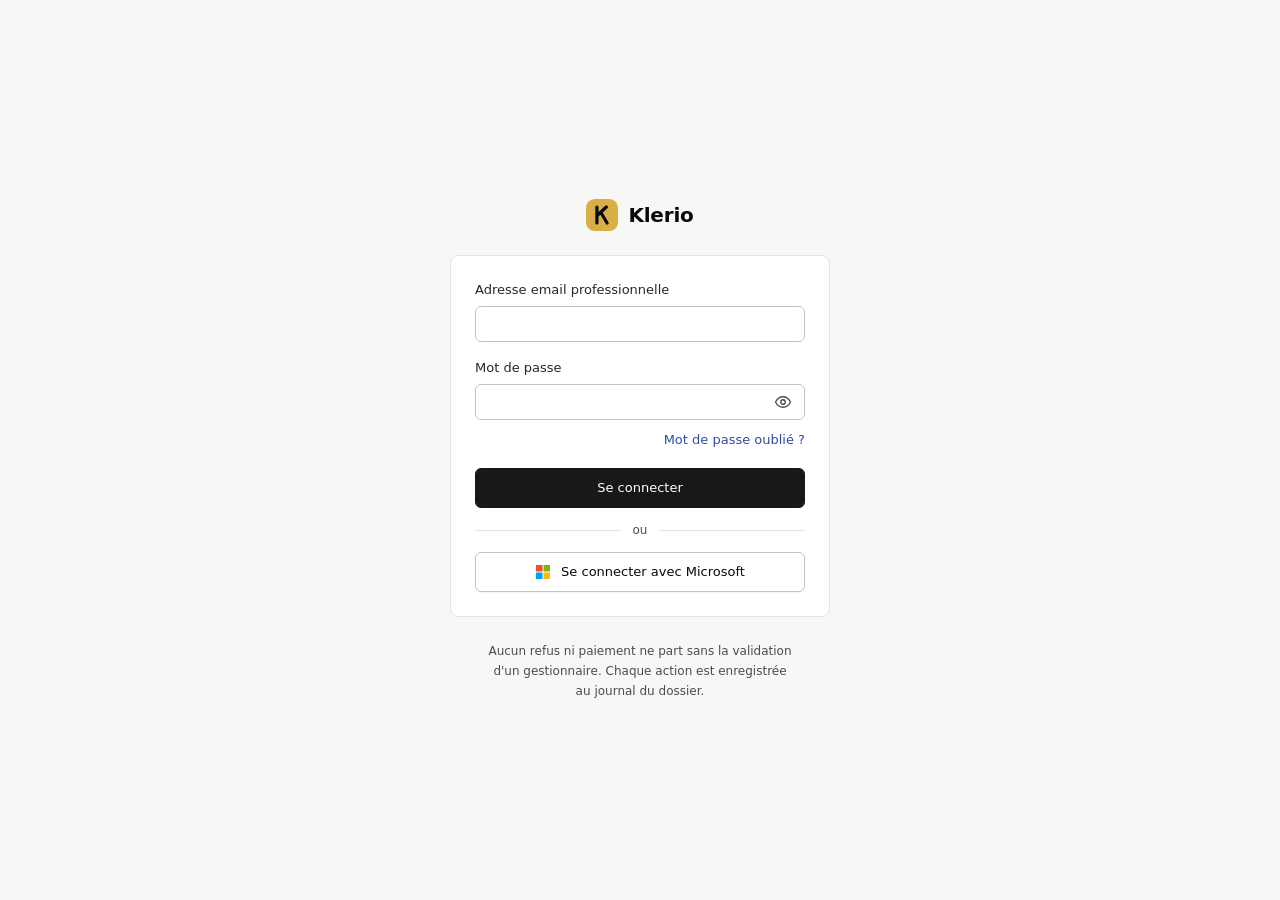
==== commit cf92428f: "Console : retour à la connexion quand la session expire ; plus d'erreur si on quitte la liste pendan" ====
--- a/index.html
+++ b/index.html
@@ -775,7 +775,18 @@
 function entrer(session) {
   if (!session) return Promise.resolve();
   var base = C.API_DEFAUT; // serveur fixe, jamais modifiable depuis la page
-  S.base = base; api = C.client(base, jeton, entetesEnv);
+  S.base = base;
+  // session terminée (inactivité, déconnexion dans un autre onglet) : retour propre à l'écran de connexion plutôt qu'une erreur technique
+  var apiBrut = C.client(base, jeton, entetesEnv);
+  api = function (chemin, opts) {
+    return apiBrut(chemin, opts).catch(function (x) {
+      if (x && x.status === 401) {
+        x.message = "Votre session a expiré : reconnectez-vous.";
+        sb.auth.getSession().then(function (r) { if (!r.data.session) location.reload(); });
+      }
+      throw x;
+    });
+  };
   if (session.user && session.user.user_metadata && session.user.user_metadata.mdp_provisoire) {
     $("form-connexion").hidden = true; $("form-mdp").hidden = false; $("m-mdp").focus();
     return Promise.resolve();
@@ -1298,6 +1309,7 @@
   var t; function charger() {
     var s = $("f-statut").value, qq = $("f-q").value.trim();
     api("dossiers?limite=500&termines=0" + qb("&") + (s ? "&statut=" + s : "") + (qq ? "&q=" + encodeURIComponent(qq) : "")).then(function (l) {
+      if (!$("f-n")) return; // la page a changé entre-temps
       $("f-n").textContent = l.length + " dossier" + (l.length > 1 ? "s" : "");
       $("f-table").innerHTML = l.length ? '<table class="tableau"><thead><tr><th>Dossier</th><th>Type</th><th>Contrat</th><th>Sinistre</th><th>Statut</th><th>Suivi par</th><th class="nb">Montant</th><th>Mis à jour</th></tr></thead><tbody>' +
         l.map(function (d) {
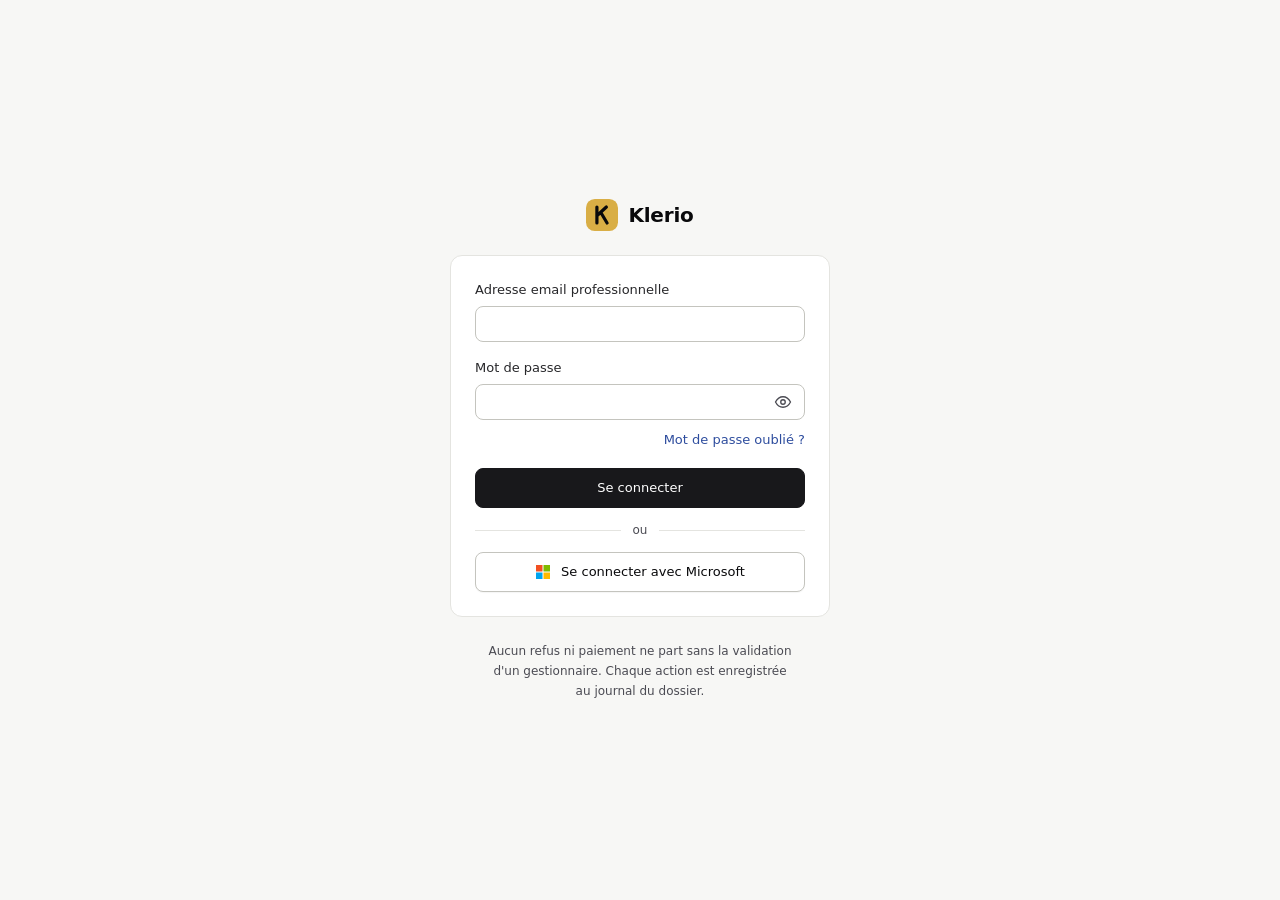
==== commit 57878788: "Charte : menu actif coloré, arrondis un peu plus doux Co-Authored-By: Claude Opus 5.5 <noreply@anthr" ====
--- a/index.html
+++ b/index.html
@@ -476,7 +476,7 @@
 
 #c-captcha { min-height: 65px; }
 </style>
-<link rel="stylesheet" href="charte.css?v=20261115b">
+<link rel="stylesheet" href="charte.css?v=20261115c">
 </head>
 <body>
 
--- a/charte.css
+++ b/charte.css
@@ -358,13 +358,15 @@
 .comptes-t td:nth-child(2) { color: var(--gris); }
 
 /* ---------- Caractère : menu clair façon outil moderne, repères jaune constat, une carte noire par page ---------- */
-:root { --constat: #D9AE45; --forte: #18181B; --forte-texte: #A1A1AA; --sur-forte: #FFFFFF; --rayon: 6px; --rayon-carte: 8px; }
+:root { --constat: #D9AE45; --forte: #18181B; --forte-texte: #A1A1AA; --sur-forte: #FFFFFF; --rayon: 8px; --rayon-carte: 12px; }
 :root[data-theme="dark"] { --forte: #ECECEE; --forte-texte: #52525B; --sur-forte: #111113; }
 @media (prefers-color-scheme: dark) { :root:not([data-theme="light"]) { --forte: #ECECEE; --forte-texte: #52525B; --sur-forte: #111113; } }
 .nav { background: var(--feuille); border-right: 1px solid var(--trait); }
 .nav .marque rect { fill: var(--constat) !important; }
 .nav .marque path { stroke: #18181B !important; }
-.nav ul a[aria-current="page"] { background: var(--papier); box-shadow: inset 3px 0 0 var(--constat); color: var(--encre); font-weight: 500; }
+.nav ul a[aria-current="page"] { background: var(--bleu-pale); box-shadow: inset 3px 0 0 var(--bleu); color: var(--bleu); font-weight: 500; }
+.nav ul a[aria-current="page"] svg { color: var(--bleu); }
+.nav ul a[aria-current="page"] .n { color: var(--bleu); }
 .nav ul a:hover { background: var(--papier); }
 .nav .espaces { background: var(--papier); }
 .nav .espaces button[aria-pressed="true"] { background: var(--feuille); box-shadow: 0 0 0 1px var(--trait), 0 1px 2px rgba(24, 24, 27, .06); }
